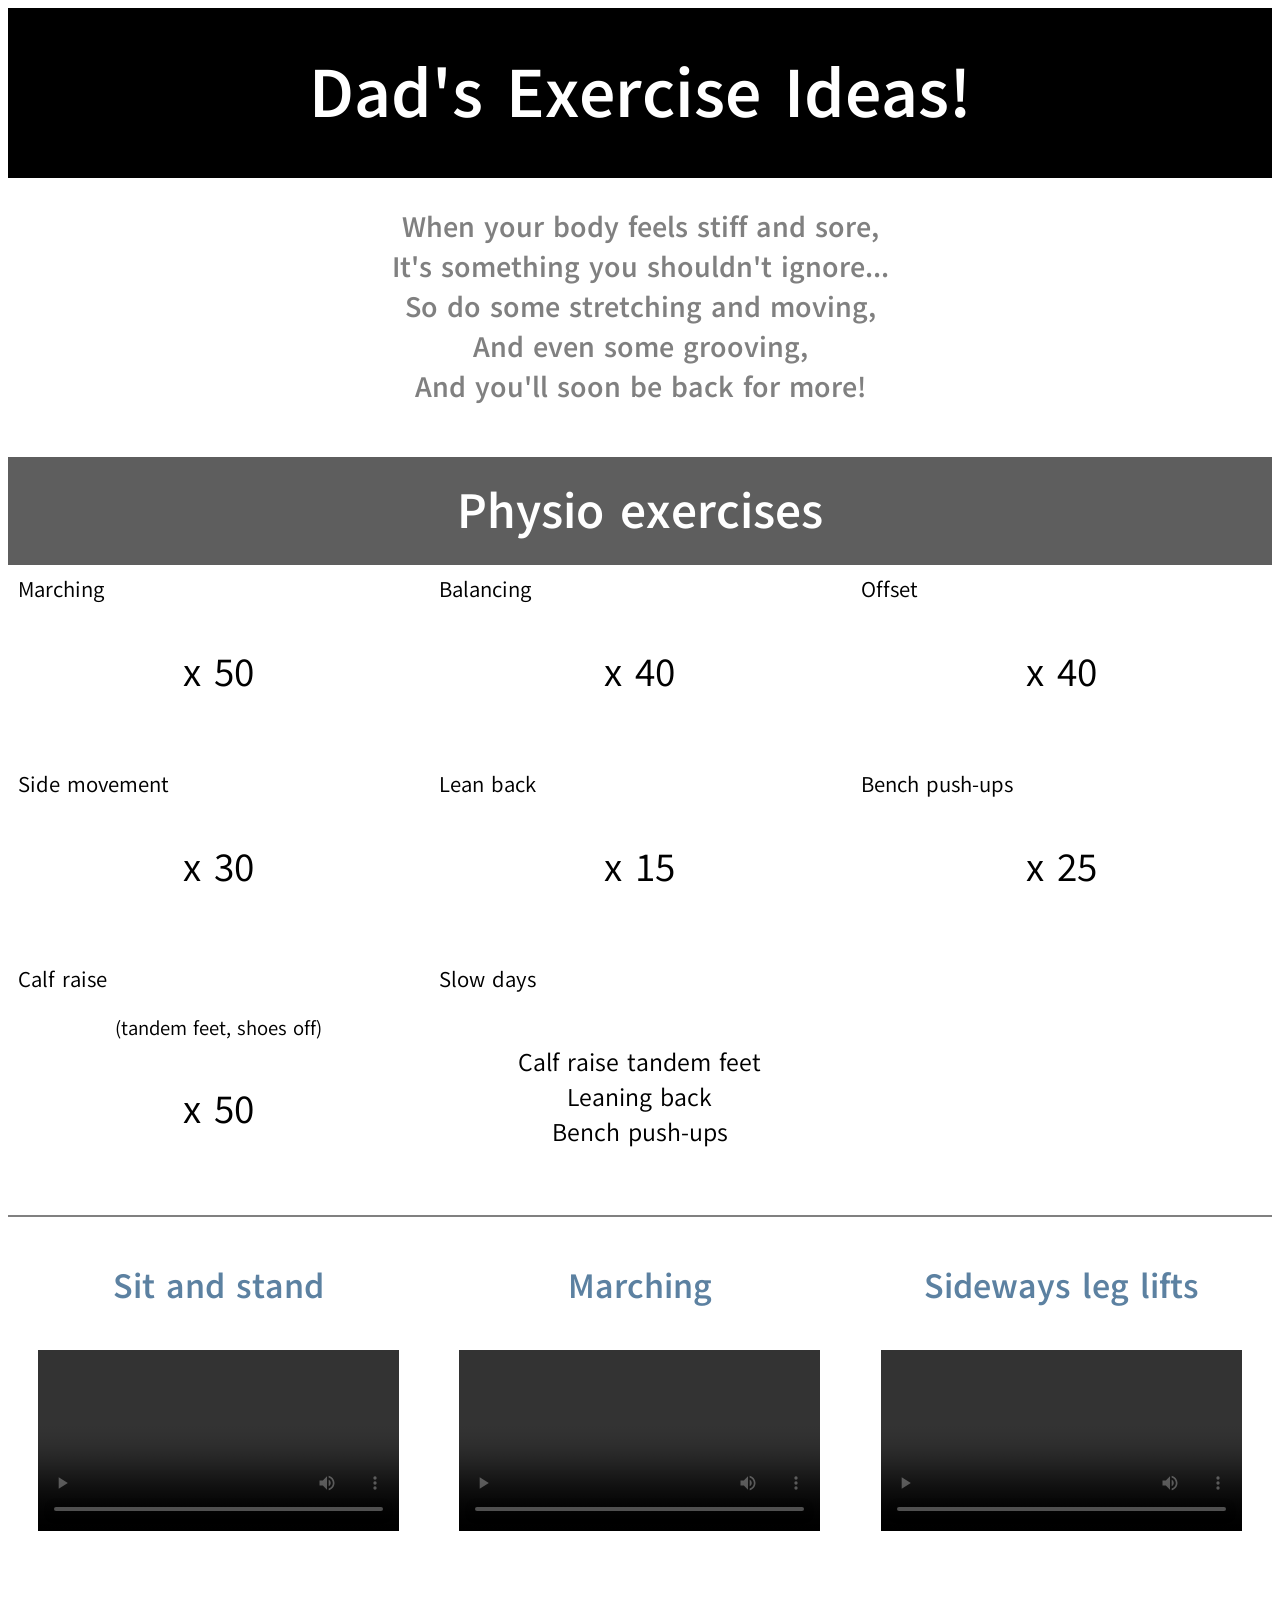
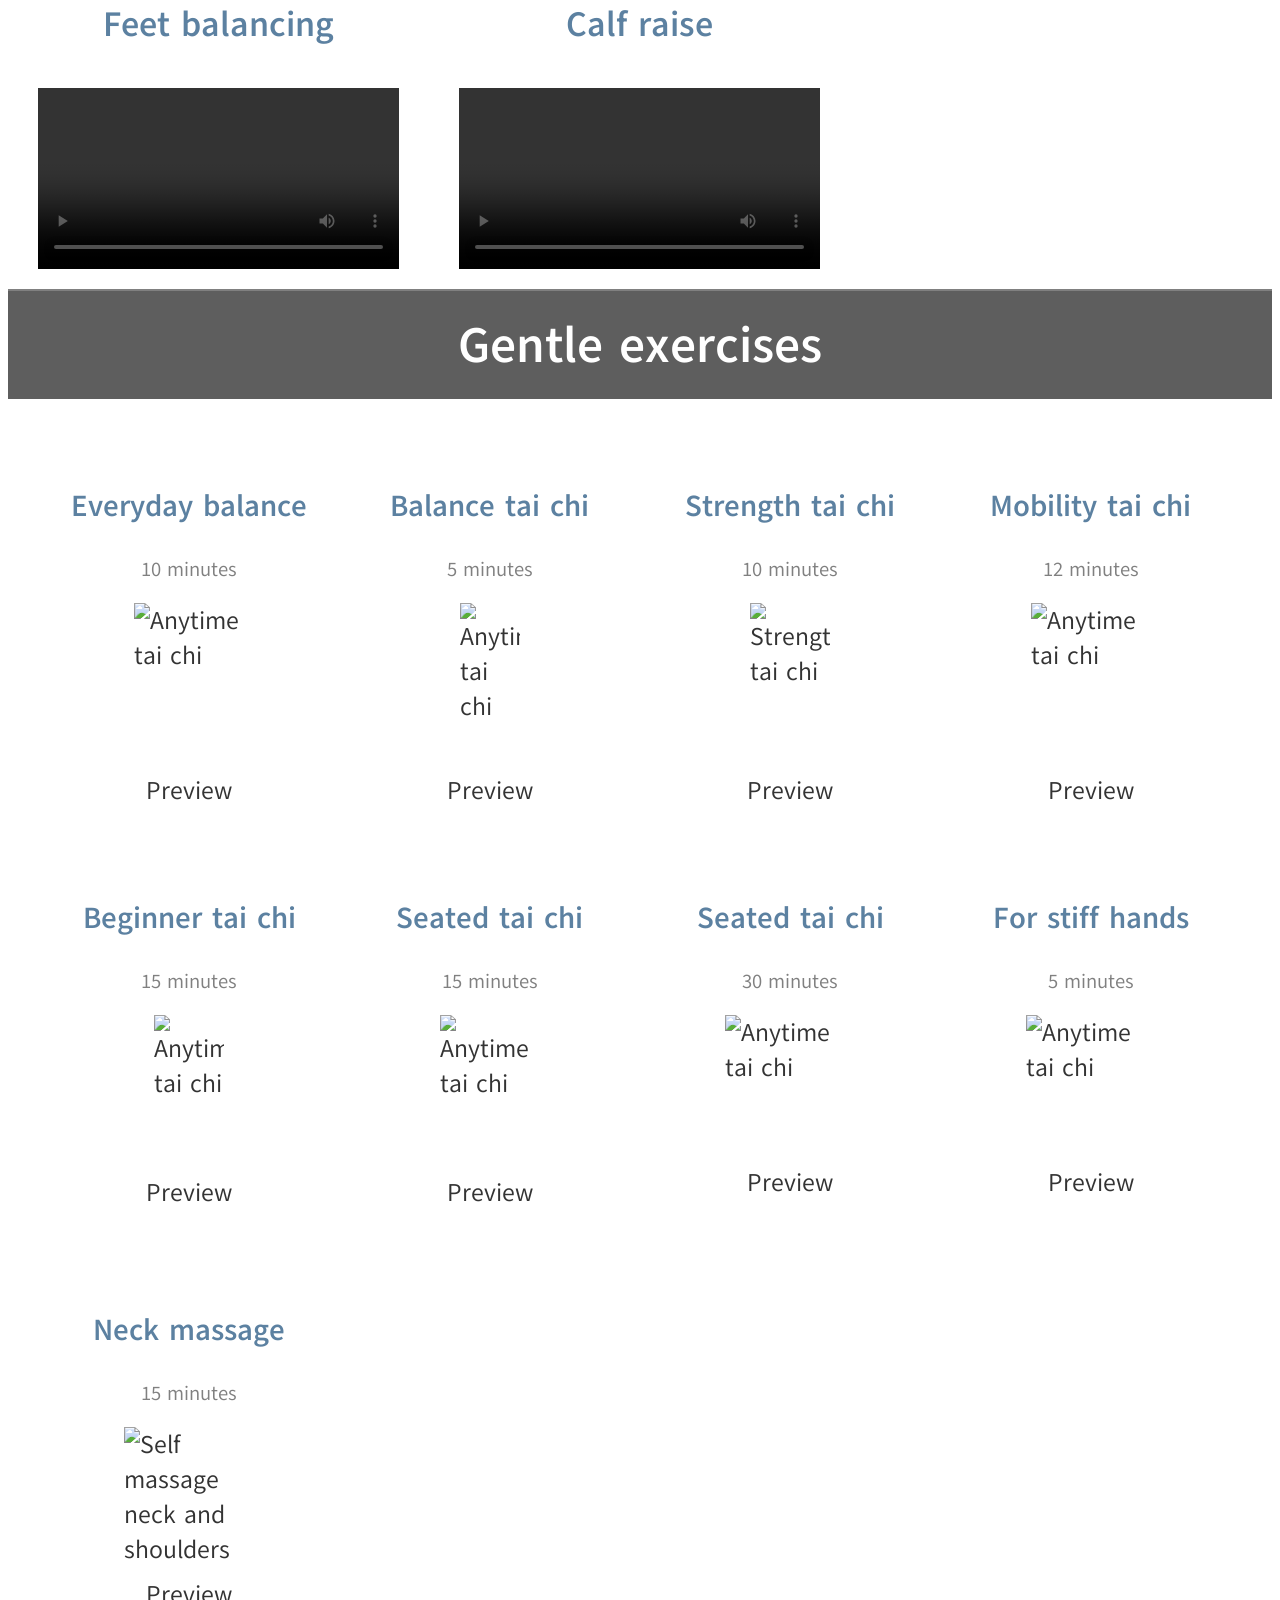
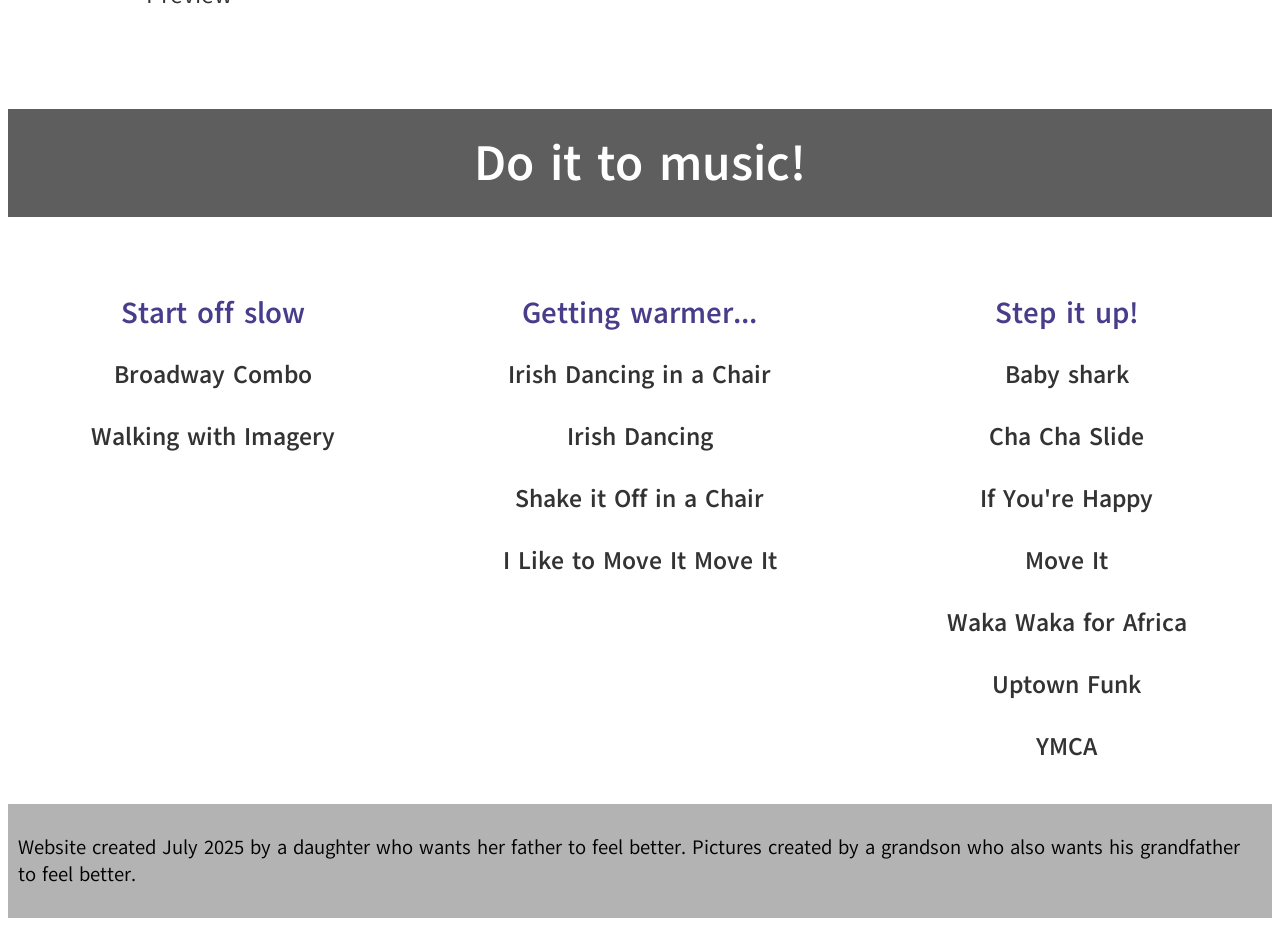
==== index.html @ 1e461b17 "Update index.html" ====
<!DOCTYPE html>
<html lang="en">

<head>
  <meta charset="UTF-8">
  <link href="https://fonts.googleapis.com/css?family=Akatab" rel="stylesheet">
  <link rel="stylesheet" href="https://cdnjs.cloudflare.com/ajax/libs/font-awesome/4.7.0/css/font-awesome.min.css">

  <style>
    body {
      font-family: 'Akatab';
      font-size: 22px;
    }
  </style>
  <title>Dad's exercise page</title>
  <!--STYLE.CSS FILE LINK HERE -->
  <link rel="stylesheet" href="./style.css" />
  <!-- TRY JS FILE HERE BASED ON STACK OVERFLOW https://stackoverflow.com/questions/68424003/modal-box-opens-on-codepen-but-not-on-localhost -->
  <!-- INCLUDE defer SO DIRECT BROWSER THAT THE SCRIPT IS MEANT TO BE EXECUTED AFTER THE DOCUMENT HAS BEEN PARSED-->
  <script src="./main.js" defer></script>

</head>

<!--MAIN.JS FILE LINK HERE -->
<script src="./main.js"></script>

<body>

  <header>
    <div class="topflexbox" id="top">
      <h1>Dad's Exercise Ideas!</h1>
    </div>
  </header>

  <div class="limerick">
    <h3> When your body feels stiff and sore,<br>
      It's something you shouldn't ignore...<br>
      So do some stretching and moving,<br>
      And even some grooving,<br>
      And you'll soon be back for more!</h3>
  </div>
  <!--   <br></br> -->

  <div class="exercise-dance-name">Physio exercises</div>

  <section class="repetition-tiles">
    <div class="physio">
      <section class="physio-exercise">
        <div class="building-up-marching">Marching<br>
          <p class="repetitions">x 50</p>
        </div>
      </section>

      <section class="physio-exercise">
        <div class="building-up-balancing">Balancing<br>
          <p class="repetitions">x 40</p>
        </div>
      </section>

      <section class="physio-exercise">
        <div class="building-up-offset">Offset<br>
          <p class="repetitions">x 40</p>
        </div>
      </section>

      <section class="physio-exercise">
        <div class="building-up-side-movement">Side movement<br>
          <p class="repetitions">x 30</p>
        </div>
      </section>

      <section class="physio-exercise">
        <div class="building-up-lean-back">Lean back<br>
          <p class="repetitions">x 15</p>
        </div>
      </section>

      <section class="physio-exercise">
        <div class="building-up-bench-push-ups">Bench push-ups<br>
          <p class="repetitions">x 25</p>
        </div>
      </section>

      <section class="physio-exercise">
        <div class="building-up-calf-raise">Calf raise<br>
          <p class="more-instruction">(tandem feet, shoes off)</p>
          <p class="repetitions">x 50</p>
        </div>
      </section>

      <section class="physio-exercise">
        <div class="building-up-slow-days">Slow days<br>
          <p class="slow-days">Calf raise tandem feet<br>Leaning back<br>Bench push-ups</p>

        </div>
      </section>
    </div>
  </section>


  <div class="physio">
    <section class="physio-exercise">
      <div class="physio-name-and-exercise">
        <p class="physio-exercise-name">Sit and stand</p>
        <!--                 <video width="240" height="360" controls> -->
        <video width="100%" height="auto" controls>
          <!-- MP4 source -->
          <source src="https://i.imgur.com/ymyzUFD.mp4" type="video/mp4" target="_blank">
        </video>
      </div>
    </section>

    <section class="physio-exercise">
      <div class="physio-name-and-exercise">
        <p class="physio-exercise-name">Marching</p>
        <!--                 <video width="240" height="360" controls> -->
        <video width="100%" height="auto" controls>
          <!-- MP4 source -->
          <!--           <source src="https://i.imgur.com/x9M7aEE.mp4" type="video/mp4" target="_blank"> -->
          <source src="https://i.imgur.com/tMd0ytb.mp4" type="video/mp4" target="_blank">
        </video>
      </div>
    </section>

    <section class="physio-exercise">
      <div class="physio-name-and-exercise">
        <p class="physio-exercise-name">Sideways leg lifts</p>
        <!--                 <video width="240" height="360" controls> -->
        <video width="100%" height="auto" controls>
          <!-- MP4 source -->
          <source src="https://i.imgur.com/wyps3yR.mp4" type="video/mp4" target="_blank">
        </video>
      </div>
    </section>

    <!--     <section class="physio-exercise">
      <div class="physio-name-and-exercise">
        <p class="physio-exercise-name">Bow and arrow</p> -->
    <!--                 <video width="240" height="360" controls> -->
    <!--         <video width="100%" height="auto" controls> -->
    <!-- MP4 source -->
    <!--           <source src="https://i.imgur.com/Acp2Nl7.mp4" type="video/mp4" target="_blank">
        </video>
      </div>
    </section> -->

    <!--     <section class="physio-exercise">
      <div class="physio-name-and-exercise">
        <p class="physio-exercise-name">Lower back mobility</p> -->
    <!--                 <video width="240" height="360" controls> -->
    <!--         <video width="100%" height="auto" controls> -->
    <!-- MP4 source -->
    <!--           <source src="https://i.imgur.com/itqcKfx.mp4" type="video/mp4" target="_blank">
        </video>
      </div>
    </section> -->

    <section class="physio-exercise">
      <div class="physio-name-and-exercise">
        <p class="physio-exercise-name">Feet balancing</p>
        <!--                 <video width="240" height="360" controls> -->
        <video width="100%" height="auto" controls>
          <!-- MP4 source -->
          <source src="https://i.imgur.com/xNNuGtM.mp4" type="video/mp4" target="_blank">
        </video>
      </div>
    </section>

    <section class="physio-exercise">
      <div class="physio-name-and-exercise">
        <p class="physio-exercise-name">Calf raise</p>
        <!--                 <video width="240" height="360" controls> -->
        <video width="100%" height="auto" controls>
          <!-- MP4 source -->
          <source src="https://i.imgur.com/Nqg5Fwv.mp4" type="video/mp4" target="_blank">
        </video>
      </div>
    </section>

  </div>

  <div class="exercise-dance-name">Gentle exercises</div>
  <div class="exercise-grid">

    <div class="exercise-tile">
      <section class="exercise-box">
        <p class="exercise-name">Everyday balance</p>
        <p class="time">10 minutes</p>
        <a href="https://youtu.be/uth_9K3EmDI" target="_blank">
          <img src="https://i.imgur.com/8pWTPpP.jpeg" alt="Anytime tai chi" width="110" height="160">
        </a>

        <section class="sneak-peek">
          <a href="https://youtu.be/ZtTLoHaaAZI">Preview</a>
          <div class="hover-box-one">
            <div class="hide"> <img src="https://i.imgur.com/mgjnkAD.jpeg" alt="Anytime tai chi" width="300" height="160"></div>
          </div>
        </section>

        <!-- Trigger/Open The Modal -->
        <button id="buttonOne">Preview</button>
        <!-- The Modal -->
        <div id="modalOne" class="modal">
          <!-- Modal content -->
          <div class="modal-content">
            <!--             <section class="float-layout"> -->
            <span class="close-one">&times;</span>
            <div class="mobile-device-image">
              <!--                 <img id="mobileDevicePreviewImage" src="https://i.imgur.com/mgjnkAD.jpeg" alt="Standing exercises" width="200" height="max"> -->
              <img class="mobile-device-preview-image" src="https://i.imgur.com/mgjnkAD.jpeg" alt="Standing exercises">
            </div>
            <!--             </section> -->
          </div>
        </div>
      </section>
    </div>
    <!--     ----------------- -->

    <!-- MODAL PREVIEW FOR MOBILE DEVICES END -->

    <!--     PREVIEW FOR MOBILE DEVICES -->
    <!--     <section class="click-to-preview">
            <button id="buttonOne" onclick="myFunctionOne()">Preview</p></button>
      <div id="clickPreviewOne">
        <div class="mobile-device-image">
          <img src="https://i.imgur.com/mgjnkAD.jpeg" alt="Anytime tai chi" width="300" height="160">
        </div>
      </div>
    </section> -->
    <!--     END PREVIEW FOR MOBILE DEVICES -->
    <!--     ----------------- -->
    <div class="exercise-tile">
      <section class="exercise-box">
        <p class="exercise-name">Balance tai chi</p>
        <p class="time">5 minutes</p>
        <a href="https://youtu.be/tB3WoREkd98" target="blank">
          <!--           <div class="time">15 mins</div> -->
          <div class="image">
            <img src="https://i.imgur.com/koWUThW.jpeg" alt="Anytime tai chi" width="60" height="160">
          </div>
        </a>

        <section class="sneak-peek">
          <a href="https://youtu.be/ZtTLoHaaAZI">Preview</a>
          <div class="hover-box-one">
            <!--           <div class="hide"><iframe src="https://i.ytimg.com/an_webp/tB3WoREkd98/mqdefault_6s.webp?du=3000&sqp=CKHfj8QG&rs=AOn4CLANQmJtPR-jL2HwA4lseeLP2FBx-A" width="320" height="180"></iframe></div> -->
            <div class="hide"> <img src="https://i.imgur.com/aZR1NxP.jpeg" alt="Anytime tai chi" width="300" height="160"></div>
          </div>
        </section>

        <!-- Trigger/Open The Modal -->
        <button id="buttonTwo">Preview</button>
        <!-- The Modal -->
        <div id="modalTwo" class="modal">
          <!-- Modal content -->
          <div class="modal-content">
            <span class="close-two">&times;</span>
            <div class="mobile-device-image">
              <!--               <img src="https://i.imgur.com/aZR1NxP.jpeg" alt="Balance tai chi" width="200" height="auto"> -->
              <img class="mobile-device-preview-image" src="https://i.imgur.com/aZR1NxP.jpeg" alt="Balance tai chi">
            </div>
          </div>
        </div>
      </section>
    </div>
    <!--     ----------------- -->
    <div class="exercise-tile">
      <section class="exercise-box">
        <p class="exercise-name">Strength tai chi</p>
        <p class="time">10 minutes</p>
        <a href="https://youtu.be/qMuh_MfHNwI" target="_blank">
          <div class="image">
            <img src="https://i.imgur.com/OFOniGl.jpeg" alt="Strength tai chi" width="80" height="160">
          </div>
        </a>

        <section class="sneak-peek">
          <a href="https://youtu.be/ZtTLoHaaAZI">Preview</a>
          <div class="hover-box-one">
            <!--           <div class="hide"><iframe src="https://i.ytimg.com/an_webp/tB3WoREkd98/mqdefault_6s.webp?du=3000&sqp=CKHfj8QG&rs=AOn4CLANQmJtPR-jL2HwA4lseeLP2FBx-A" width="320" height="180"></iframe></div> -->
            <div class="hide"> <img src="https://i.imgur.com/ymehE0k.jpeg" alt="Anytime tai chi" width="300" height="160"></div>
          </div>
        </section>

        <!-- Trigger/Open The Modal -->
        <button id="buttonThree">Preview</button>
        <!-- The Modal -->
        <div id="modalThree" class="modal">
          <!-- Modal content -->
          <div class="modal-content">
            <span class="close-three">&times;</span>
            <div class="mobile-device-image">
              <!--             <img src="https://i.imgur.com/ymehE0k.jpeg" alt="Strength tai chi" width="200" height="auto"> -->
              <img class="mobile-device-preview-image" src="https://i.imgur.com/ymehE0k.jpeg" alt="Strength tai chi">
            </div>
          </div>
        </div>
      </section>
    </div>
    <!--     ----------------- -->

    <div class="exercise-tile">
      <section class="exercise-box">
        <p class="exercise-name">Mobility tai chi</p>
        <p class="time">12 minutes</p>
        <a href="https://youtu.be/ZtTLoHaaAZI" target="_blank">
          <div class="image">
            <img src="https://i.imgur.com/pe1NgPz.jpeg" alt="Anytime tai chi" width="120" height="160">
          </div>
        </a>

        <section class="sneak-peek">
          <a href="https://youtu.be/ZtTLoHaaAZI">Preview</a>
          <div class="hover-box-one">
            <div class="hide"> <img src="https://i.imgur.com/CFqv3Cp.jpeg" alt="Anytime tai chi" width="300" height="170"></div>
          </div>
        </section>

        <!-- Trigger/Open The Modal -->
        <button id="buttonFour">Preview</button>
        <!-- The Modal -->
        <div id="modalFour" class="modal">
          <!-- Modal content -->
          <div class="modal-content">
            <span class="close-four">&times;</span>
            <div class="mobile-device-image">
              <!--                <img class="mobile-device-preview-image" src="https://i.imgur.com/CFqv3Cp.jpeg" alt="Strength tai chi" width="200" height="auto"> -->
              <img class="mobile-device-preview-image" src="https://i.imgur.com/CFqv3Cp.jpeg" alt="Strength tai chi">
            </div>
          </div>
        </div>
      </section>
    </div>
    <!--     ----------------- -->
    <div class="exercise-tile">
      <section class="exercise-box">
        <p class="exercise-name">Beginner tai chi</p>
        <p class="time">15 minutes</p>
        <a href="https://youtu.be/ZtTLoHaaAZI" target="blank">
          <div class="image">
            <img src="https://i.imgur.com/NxB7hTI.png?1" alt="Anytime tai chi" width="70" height="150">
          </div>
        </a>

        <!--       </section> -->

        <section class="sneak-peek">
          <a href="https://youtu.be/ZtTLoHaaAZI">Preview</a>
          <div class="hover-box-one">
            <!--           <div class="hide"><iframe src="https://i.ytimg.com/an_webp/tB3WoREkd98/mqdefault_6s.webp?du=3000&sqp=CKHfj8QG&rs=AOn4CLANQmJtPR-jL2HwA4lseeLP2FBx-A" width="320" height="180"></iframe></div> -->

            <div class="hide"> <img src="https://i.imgur.com/8lgohwZ.jpeg" alt="Anytime tai chi" width="300" height="160"></div>

          </div>
        </section>

        <!-- Trigger/Open The Modal -->
        <button id="buttonFive">Preview</button>
        <!-- The Modal -->
        <div id="modalFive" class="modal">
          <!-- Modal content -->
          <div class="modal-content">
            <span class="close-five">&times;</span>
            <div class="mobile-device-image">
              <!--             <img src="https://i.imgur.com/8lgohwZ.jpeg" alt="Strength tai chi" width="200" height="auto"> -->
              <img class="mobile-device-preview-image" src="https://i.imgur.com/8lgohwZ.jpeg" alt="Strength tai chi">
            </div>
          </div>
        </div>
      </section>
    </div>
    <!--     ----------------- -->

    <div class="exercise-tile">
      <section class="exercise-box">
        <p class="exercise-name">Seated tai chi </p>
        <p class="time">15 minutes</p>
        <a href="https://youtu.be/skBfcBsnd7E" target="blank">
          <!--           <div class="time">15 mins</div> -->
          <div class="image">
            <img src="https://i.imgur.com/L146rm0.jpeg" alt="Anytime tai chi" width="100" height="150">
          </div>
        </a>

        <!--       </section> -->

        <section class="sneak-peek">
          <a href="https://youtu.be/ZtTLoHaaAZI">Preview</a>
          <div class="hover-box-one">
            <!--           <div class="hide"><iframe src="https://i.ytimg.com/an_webp/tB3WoREkd98/mqdefault_6s.webp?du=3000&sqp=CKHfj8QG&rs=AOn4CLANQmJtPR-jL2HwA4lseeLP2FBx-A" width="320" height="180"></iframe></div> -->

            <div class="hide"> <img src="https://i.imgur.com/UCu7ThY.jpeg" alt="Anytime tai chi" width="300" height="160"></div>

          </div>
        </section>

        <!-- Trigger/Open The Modal -->
        <button id="buttonSix">Preview</button>
        <!-- The Modal -->
        <div id="modalSix" class="modal">
          <!-- Modal content -->
          <div class="modal-content">
            <span class="close-six">&times;</span>
            <div class="mobile-device-image">
              <!--             <img src="https://i.imgur.com/UCu7ThY.jpeg" alt="Strength tai chi" width="300" height="170"> -->
              <img class="mobile-device-preview-image" src="https://i.imgur.com/UCu7ThY.jpeg" alt="Strength tai chi">
            </div>
          </div>
        </div>
      </section>
    </div>
    <!--     ----------------- -->

    <!--         with Alice McHugh -->
    <div class="exercise-tile">
      <section class="exercise-box">
        <p class="exercise-name">Seated tai chi </p>
        <p class="time">30 minutes</p>
        <a href="https://youtu.be/a-lz_8cqmyQ" target="blank">
          <img src="https://i.imgur.com/AP74pyP.jpeg" alt="Anytime tai chi" width="130" height="140">
        </a>

        <!--       </section> -->

        <section class="sneak-peek">
          <a href="https://youtu.be/ZtTLoHaaAZI">Preview</a>
          <div class="hover-box-one">
            <!--           <div class="hide"><iframe src="https://i.ytimg.com/an_webp/tB3WoREkd98/mqdefault_6s.webp?du=3000&sqp=CKHfj8QG&rs=AOn4CLANQmJtPR-jL2HwA4lseeLP2FBx-A" width="320" height="180"></iframe></div> -->

            <div class="hide"> <img src="https://i.imgur.com/zdgyUt9.jpeg" alt="Anytime tai chi" width="300" height="160"></div>

          </div>
        </section>

        <!-- Trigger/Open The Modal -->
        <button id="buttonSeven">Preview</button>
        <!-- The Modal -->
        <div id="modalSeven" class="modal">
          <!-- Modal content -->
          <div class="modal-content">
            <span class="close-seven">&times;</span>
            <div class="mobile-device-image">
              <!--             <img src="https://i.imgur.com/zdgyUt9.jpeg" alt="Strength tai chi" width="300" height="170"> -->
              <img class="mobile-device-preview-image" src="https://i.imgur.com/zdgyUt9.jpeg" alt="Strength tai chi">
            </div>
          </div>
        </div>
      </section>
    </div>
    <!--     ----------------- -->

    <div class="exercise-tile">
      <section class="exercise-box">
        <p class="exercise-name">For stiff hands</p>
        <p class="time">5 minutes</p>
        <a href="https://youtu.be/2G6pHQJEbWQ" target="blank">
          <img src="https://i.imgur.com/wtx4f25.jpeg" alt="Anytime tai chi" width="130" height="140">
        </a>

        <!--       </section> -->

        <section class="sneak-peek">
          <a href="https://youtu.be/ZtTLoHaaAZI">Preview</a>
          <div class="hover-box-one">
            <!--           <div class="hide"><iframe src="https://i.ytimg.com/an_webp/tB3WoREkd98/mqdefault_6s.webp?du=3000&sqp=CKHfj8QG&rs=AOn4CLANQmJtPR-jL2HwA4lseeLP2FBx-A" width="320" height="180"></iframe></div> -->

            <div class="hide"> <img src="https://i.imgur.com/snQ0N4F.jpeg" alt="Anytime tai chi" width="300" height="160"></div>

          </div>
        </section>

        <!-- Trigger/Open The Modal -->
        <button id="buttonEight">Preview</button>
        <!-- The Modal -->
        <div id="modalEight" class="modal">
          <!-- Modal content -->
          <div class="modal-content">
            <span class="close-eight">&times;</span>
            <div class="mobile-device-image">
              <!--             <img src="https://i.imgur.com/snQ0N4F.jpeg" alt="Stiff hands" width="300" height="170"> -->
              <img class="mobile-device-preview-image" src="https://i.imgur.com/snQ0N4F.jpeg" alt="Stiff hands">
            </div>
          </div>
        </div>
      </section>
    </div>
    <!--     ----------------- -->

    <div class="exercise-tile">
      <section class="exercise-box">
        <p class="exercise-name">Neck massage</p>
        <p class="time">15 minutes</p>
        <a href="https://youtu.be/9m4rKtDRZSI" target="blank">
          <img src="https://i.imgur.com/5Le4UbA.jpeg" alt="Self massage neck and shoulders" width="130" height="140">
        </a>

        <!--       </section> -->

        <section class="sneak-peek">
          <a href="https://youtu.be/ZtTLoHaaAZI">Preview</a>
          <div class="hover-box-one">
            <!--           <div class="hide"><iframe src="https://i.ytimg.com/an_webp/tB3WoREkd98/mqdefault_6s.webp?du=3000&sqp=CKHfj8QG&rs=AOn4CLANQmJtPR-jL2HwA4lseeLP2FBx-A" width="320" height="180"></iframe></div> -->

            <div class="hide"> <img src="https://i.imgur.com/UOZkcuY.jpeg" alt="Anytime tai chi" width="300" height="160"></div>

          </div>
        </section>

        <!-- Trigger/Open The Modal -->
        <button id="buttonNine">Preview</button>
        <!-- The Modal -->
        <div id="modalNine" class="modal">
          <!-- Modal content -->
          <div class="modal-content">
            <span class="close-nine">&times;</span>
            <div class="mobile-device-image">
              <!--             <img src="https://i.imgur.com/snQ0N4F.jpeg" alt="Stiff hands" width="300" height="170"> -->
              <img class="mobile-device-preview-image" src="https://i.imgur.com/UOZkcuY.jpeg" alt="Stiff hands">
            </div>
          </div>
        </div>
      </section>
    </div>
  </div>
  <!--     ----------------- -->
  <!--     ----------------- -->
  <!--     <div class="exercise-tile">
      <section class="exercise-box">
        <p class="exercise-name">For stiff hands</p>
        <p class="time">5 minutes</p>
        <a href="https://youtu.be/2G6pHQJEbWQ" target="_blank">
          <div class="image">
            <div class="hands-image">
            <img src="https://i.imgur.com/wtx4f25.jpeg" alt="Anytime tai chi" width="190" height="160">
            </div>
          </div>
        </a>
      </section>

      <section class="sneak-peek">
        <a href="https://youtu.be/ZtTLoHaaAZI">Preview</a>
        <div class="hover-box-one"> -->
  <!--           <div class="hide"><iframe src="https://i.ytimg.com/an_webp/tB3WoREkd98/mqdefault_6s.webp?du=3000&sqp=CKHfj8QG&rs=AOn4CLANQmJtPR-jL2HwA4lseeLP2FBx-A" width="320" height="180"></iframe></div> -->

  <!--           <div class="hide"> <img src="https://i.imgur.com/snQ0N4F.jpeg" alt="Anytime tai chi" width="300" height="160"></div>

        </div>
      </section>
    </div> -->
  <!--     ----------------- -->

  <!--   </div> -->

  <div class="exercise-dance-name">Do it to music!</div><br>
  <section class="exercise-dance-container">

    <div class="exercise-dance">
      <h2>Start off slow</h2>
      <ul class="no-bullets">
        <li><a href="https://danceforparkinsons.org/on_demand/broadway-combo/" target="_blank">Broadway Combo</a></li><br>
        <li><a href="https://danceforparkinsons.org/on_demand/walking-with-imagery/" target="_blank">Walking with Imagery</a></li><br>
      </ul>
    </div>
    <!--     ------------- -->
    <div class="exercise-dance">
      <h2>Getting warmer...</h2>
      <ul class="no-bullets">
        <li><a href="https://youtu.be/fvxyKpyQtOA" target="_blank">Irish Dancing in a Chair</a></li><br>
        <li><a href="https://youtu.be/pDb3_BNOgL8" target="_blank">Irish Dancing</a></li><br>
        <li><a href="https://youtu.be/Mk7V8wvflwY" target="_blank">Shake it Off in a Chair</a></li><br>
        <li><a href="https://youtu.be/ktq1iGVlE0w" target="_blank">I Like to Move It Move It</a></li><br>
      </ul>

    </div>
    <!--     ------------- -->
    <!--     <div class="exercise-dance">
      <h2>Christmas spirit!</h2>
      <ul class="no-bullets">
        <li><a href="https://youtu.be/HdZAD6hgemU" target="_blank">Jingle Bells</a>
        </li><br>
        <li><a href="https://youtu.be/jR0cV99Z074" target="_blank">Sleigh Bells Ring</a>
        </li><br>
        <li><a href="https://youtu.be/cZ9CusCOheQ" target="_blank">Rocking Around the Christmas Tree</a>
        </li><br>
        <li><a href="https://youtu.be/tN_BPF0YYnw" target="_blank">Feliz Navidad</a>
        </li><br>
      </ul> -->
    <!--     </div> -->

    <div class="exercise-dance">
      <h2>Step it up!</h2>
      <ul class="no-bullets">
        <li><a href="https://youtu.be/RxCwVQGlDis" target="_blank">Baby shark</a></li><br>
        <li><a href="https://youtu.be/I1gMUbEAUFw?list=RDI1gMUbEAUFw" target="_blank">Cha Cha Slide</a></li><br>
        <li><a href="https://youtu.be/LWSg_0hjY2E?list=RDLWSg_0hjY2E" target="_blank">If You're Happy</a></li><br>
        <li><a href="https://youtu.be/Q0TlUuyLGkw?list=RDQ0TlUuyLGkw" target="_blank">Move It</a></li><br>
        <li><a href="https://youtu.be/QyHp-N6-3DY" target="_blank">Waka Waka for Africa</a></li><br>
        <li><a href="https://youtu.be/U9Zj1BaH01c?list=RDU9Zj1BaH01c" target="_blank">Uptown Funk</a></li><br>
        <li> <a href="https://youtu.be/xU5ikYwR3QQ?list=RDxU5ikYwR3QQ" target="_blank">YMCA</a></li>
      </ul>
    </div>

  </section>
</body>

<footer class="footer">
  <p>Website created July 2025 by a daughter who wants her father to feel better. Pictures created by a grandson who also wants his grandfather to feel better.</p>
</footer>

</html>
---- style.css ----
/* MOBILE RESPONSIVENESS MOBILE PORTRAIT */
/* TOPFLEXBOX */
@media screen and (max-width: 320px) {
  .topflexbox {
    display: grid;
    background: black;
    color: white;
    font-size: 20px;
    height: 150px;
    justify-content: center;
    align-content: center;
    text-align: center;
    padding: 10px;
  }

  .limerick {
    display: none;
  }
}
/* MEDIA QUERIES MOBILE PORTRAIT FINISH
 */

/* MOBILE RESPONSIVENESS MOBILE LANDSCAPE */
/* TOPFLEXBOX */
@media screen and (min-width: 321px) and (max-width: 480px) {
  .topflexbox {
    display: grid;
    background: black;
    color: white;
    font-size: 20px;
    height: 150px;
    justify-content: center;
    align-content: center;
    text-align: center;
    padding: 10px;
  }

  .limerick {
    display: none;
  }
}
/* MEDIA QUERIES MOBILE LANDSCAPE FINISH */

/* MOBILE RESPONSIVENESS TABLET PORTRAIT */
/* TOPFLEXBOX */
@media screen and (min-width: 481px) and (max-width: 768px) {
  .topflexbox {
    display: grid;
    background: black;
    color: white;
    font-size: 30px;
    height: 150px;
    justify-content: center;
    align-content: center;
    text-align: center;
    padding: 10px;
  }

  .limerick {
    display: grid;
    align-content: center;
    text-align: center;
    font-size: 20px;
    color: #808080;
    padding-bottom: 20px;
  }
}
/* MEDIA QUERIES TABLET PORTRAIT FINISH
 */

/* MEDIA QUERIES TABLET LANDSCAPE */
/* TOPFLEXBOX */
@media screen and (min-width: 769px) and (max-width: 990px) {
  .topflexbox {
    display: grid;
    background: black;
    color: white;
    font-size: 30px;
    height: 150px;
    justify-content: center;
    align-content: center;
    text-align: center;
    padding: 10px;
    /*     border: 5px solid yellow; */
  }
  .limerick {
    display: grid;
    align-content: center;
    text-align: center;
    font-size: 25px;
    color: #808080;
    padding-bottom: 20px;
  }
}
/* MEDIA QUERIES TABLET LANDSCAPE FINISH
 */

/* MOBILE RESPONSIVENESS MEDIUM DEVICE */
/* TOPFLEXBOX */
@media screen and (min-width: 991px) and (max-width: 1024px) {
  .topflexbox {
    display: grid;
    background: black;
    color: white;
    font-size: 35px;
    height: 150px;
    justify-content: center;
    align-content: center;
    text-align: center;
    padding: 10px;
  }

  .limerick {
    display: grid;
    align-content: center;
    text-align: center;
    font-size: 25px;
    color: #808080;
    padding-bottom: 20px;
  }
}
/* MEDIA QUERIES MEDIUM DEVICE FINISH
 */

/* MOBILE RESPONSIVENESS LARGE DEVICE */
/* TOPFLEXBOX */
@media screen and (min-width: 991px) and (max-width: 1024px) {
  .topflexbox {
    display: grid;
    background: black;
    color: white;
    font-size: 35px;
    height: 150px;
    justify-content: center;
    align-content: center;
    text-align: center;
    padding: 10px;
  }

  .limerick {
    display: grid;
    align-content: center;
    text-align: center;
    font-size: 25px;
    color: #808080;
    padding-bottom: 20px;
  }
}
/* MEDIA QUERIES LARGE DEVICE FINISH
 */

/* MOBILE RESPONSIVENESS EXTRA LARGE DEVICE */
/* TOPFLEXBOX */
@media screen and (min-width: 1025px) and (max-width: 1200px) {
  .topflexbox {
    display: grid;
    background: black;
    color: white;
    font-size: 35px;
    height: 150px;
    justify-content: center;
    align-content: center;
    text-align: center;
    padding: 10px;
  }

  .limerick {
    display: grid;
    align-content: center;
    text-align: center;
    font-size: 25px;
    color: #808080;
    padding-bottom: 20px;
  }
}
/* MEDIA QUERIES EXTRA LARGE DEVICE FINISH
 */
/* MOBILE RESPONSIVENESS EXTRA EXTRA LARGE DEVICE START */
@media screen and (min-width: 1201px) {
  .topflexbox {
    display: grid;
    background: black;
    color: white;
    font-size: 35px;
    height: 150px;
    justify-content: center;
    align-content: center;
    text-align: center;
    padding: 10px;
  }

  .limerick {
    display: grid;
    align-content: center;
    text-align: center;
    font-size: 25px;
    color: #808080;
    padding-bottom: 20px;
  }
}

/* MEDIA QUERIES EXTRA EXTRA LARGE DEVICE FINISH
 */

/* ----------------------------------- */

body {
  background-image: url("https://i.imgur.com/oUbEF9P.jpeg");
  /* background-image: url('https://i.imgur.com/eoeWGFf.jpeg' */
  background-size: cover; /* Adjusts the image to cover the entire element */
  background-repeat: no-repeat; /* Prevents the image from repeating */
}

/* PHYSIO EXERCISES MOBILE RESPONSIVENESS MOBILE PORTRAIT START */
@media screen and (max-width: 320px) {
  .physio {
    display: grid;
    grid-template-columns: repeat(1, 1fr);
    grid-auto-columns: auto;
    background-color: white;
    padding-bottom: 15px;
    margin-bottom: 25px;
    margin: auto;
    row-gap: 10px;  
    border-bottom: 2px solid grey;
    /*                 border: 5px solid blue; */
  }

  .repetition-tiles {
    display: grid;
    grid-template-columns: repeat(auto, auto);
/*     border: 5px solid blue; */
  }

  .physio-exercise {
    display: grid;
    grid-template-columns: 1fr, 1fr;
    padding: 5px;
    margin: 5px;
    width: 200px;
/*     border: 5px solid yellow; */
  }

  .building-up {
    display: grid;
    grid-template-columns: repeat(1, 1fr);
    padding: 5px;

    /*      border: 5px solid yellow; */

    margin: 10px;
    padding-top: 40px;
    font-size: 25px;
    text-align: center;
    font-weight: bold;
    color: #5c81a1;
    border-style: solid;
    border-width: 1px;
    border-color: #5c81a1;
    border-radius: 50%;
    background-color: #dadada;
/*     border: 5px solid pink; */
  }

  .repetitions {
    color: black;
    font-size: 40px;
    font-weight: normal;
    text-align: center;
/*     border: 5px solid brown; */
  }
  
  .more-instruction {
   color: black;
    font-size: 18px;
    font-weight: normal;
    text-align: center;
/*         border: 5px solid brown; */
  }
  
  .slow-days {
   color: black;
    font-size: 18px;
    font-weight: normal;
    text-align: center;
/*         border: 5px solid green; */
    padding: 25px;
  
  }

  .physio-exercise-name {
    font-size: 20px;
    text-align: center;
    font-weight: bold;
    color: #5c81a1;
  }

  video {
    display: block;
    margin-left: auto;
    margin-right: auto;
    width: 90%;
    /*   border: 5px solid brown; */
  }
}
/* PHYSIO EXERCISES MOBILE RESPONSIVENESS MOBILE PORTRAIT FINISH */

/* MOBILE RESPONSIVENESS MOBILE PORTRAIT START */
/* EXERCISE GRID: 1 COLUMN */
@media screen and (max-width: 320px) {
  .exercise-grid {
    display: grid;
    grid-template-columns: repeat(1, 1fr);
    padding: 10px;
    margin: 15px;
    row-gap: 5px;
    /*     padding-bottom: 50px; */
    /*     justify-content: space-between; */
    /*         border: 5px solid yellow; */
  }
}

@media screen and (max-width: 320px) {
  .exercise-tile {
    display: grid;
    place-items: center;
    padding: 5px;
  }

  .exercise-box {
    /*     display: block; */
    display: grid;
    background-color: white;
    width: 100%;
    /*     padding-bottom: 15px; */
    padding: 10px;
    margin-bottom: 25px;
    /*         border: 10px solid pink; */
  }

  .exercise-box img {
    display: block;
    margin: auto;
    /*         border: 2px solid orange; */
  }

  .exercise-name {
    font-size: 20px;
    text-align: center;
    font-weight: bold;
    color: #5c81a1;
  }

  .time {
    font-size: 20px;
    color: #808080;
    text-align: center;
  }

  .sneak-peek {
    display: none;
  }
}

/* FIRST ATTEMPT PREVIEW FOR MOBILE DEVICE START */
/*  PREVIEW FOR MOBILE DEVICE START */
/*   .clickPreviewOne {
    display: none;
  } */

/*   .click-to-preview {
    align-items: center;
    justify-content: center;
    background-color: white;
    font-size: 30px;
    border: 5px solid red;
    text-align: center;
    margin: 10px;
  } */

/*   .mobile-device-image img {
    object-fit: contain;
    width: 100%;
    border-style: solid;
    border-width: 1px;
    border-color: #cecece;
  } */

/*   button {
    color: #808080;
    background-color: white;
    padding: 15px 32px;
    text-align: center;
    text-decoration: none;
    font-size: 20px;
    border: none;
  } */

/*   button:active {
    color: white;
  } */

/*  FIRST ATTEMPT PREVIEW FOR MOBILE DEVICE END */

/*  PREVIEW FOR MOBILE DEVICE START */

button {
  color: #808080;
  background-color: #f9fbfa;
  padding: 15px 32px;
  text-align: center;
  text-decoration: none;
  font-size: 20px;
  margin-top: 20px;
  margin-left: auto;
  margin-right: auto;
  border: 1px solid #888;
  border-radius: 50px;
  /*            border: 5px solid green; */
}

/* The Modal (background) */
.modal {
  display: none; /* Hidden by default 
  /* Stay in place */
  position: relative;
  background-color: white;
  z-index: 1; /* Sit on top */
  width: max;
  height: auto;
  /* Enable scroll if needed */
  /*   overflow: auto;  */
  border: 3px solid;
  border-color: #5c81a1;
  /*                border: 5px solid purple; */
}

/* Modal Content/Box */
.modal-content {
  position: relative;
  background-color: white;
  /* Could be more or less, depending on screen size */
  margin: 5px;
  /* Could be more or less, depending on screen size */
  width: max;
  /*   border: 2px dotted; */
  /*   border-color: #5c81a1; */
}

.modal img {
  display: block;
  width: 100%;
  object-fit: contain;
}

/* The Close Button */
.close-one {
  color: red;
  float: right;
  font-size: 45px;
  font-weight: bold;
}

.close-one:hover,
.close-one:focus {
  color: black;
  text-decoration: none;
  cursor: pointer;
}

/* The Close Button */
.close-two {
  color: red;
  float: right;
  font-size: 45px;
  font-weight: bold;
}

.close-two:hover,
.close-two:focus {
  color: black;
  text-decoration: none;
  cursor: pointer;
}

/* The Close Button */
.close-three {
  color: red;
  float: right;
  font-size: 45px;
  font-weight: bold;
}

.close-three:hover,
.close-three:focus {
  color: black;
  text-decoration: none;
  cursor: pointer;
}

/* The Close Button */
.close-four {
  color: red;
  float: right;
  font-size: 45px;
  font-weight: bold;
}

.close-four:hover,
.close-four:focus {
  color: black;
  text-decoration: none;
  cursor: pointer;
}

/* The Close Button */
.close-five {
  color: red;
  float: right;
  font-size: 45px;
  font-weight: bold;
}

.close-five:hover,
.close-five:focus {
  color: black;
  text-decoration: none;
  cursor: pointer;
}

/* The Close Button */
.close-six {
  color: red;
  float: right;
  font-size: 45px;
  font-weight: bold;
}

.close-six:hover,
.close-six:focus {
  color: black;
  text-decoration: none;
  cursor: pointer;
}

/* The Close Button */
.close-seven {
  color: red;
  float: right;
  font-size: 45px;
  font-weight: bold;
}

.close-seven:hover,
.close-seven:focus {
  color: black;
  text-decoration: none;
  cursor: pointer;
}

/* The Close Button */
.close-eight {
  color: red;
  float: right;
  font-size: 45px;
  font-weight: bold;
}

.close-eight:hover,
.close-eight:focus {
  color: black;
  text-decoration: none;
  cursor: pointer;
}

/* The Close Button */
.close-nine {
  color: red;
  float: right;
  font-size: 45px;
  font-weight: bold;
}

.close-nine:hover,
.close-nine:focus {
  color: black;
  text-decoration: none;
  cursor: pointer;
}

/* MOBILE RESPONSIVENESS MOBILE PORTRAIT END */

/* --------------------------------------------------- */

/* MOBILE RESPONSIVENESS MOBILE LANDSCAPE START */

/* PHYSIO EXERCISES MOBILE RESPONSIVENESS MOBILE LANDSCAPE START */
@media screen and (min-width: 321px) and (max-width: 480px) {
  .physio {
    display: grid;
    grid-template-columns: auto;
    grid-auto-columns: auto;
    background-color: white;
    padding-bottom: 15px;
    margin-bottom: 25px;
    margin: auto;
    row-gap: 10px;
    border-bottom: 2px solid grey;
    /*                     border: 5px solid orange; */
  }

  .repetition-tiles {
    display: grid;
    /*     grid-template-columns: 2fr, 2fr; */
    /*                       border: 5px solid blue; */
  }

  .physio-exercise {
    display: grid;
    grid-template-columns: 1fr;
    padding: 5px;
    margin: 5px;
    width: 250px;
    /*      border: 5px solid purple; */
  }

  .building-up {
    display: grid;
    /*     grid-template-columns: repeat(1, 1fr); */
    padding: 15px;
    margin: 10px;
    padding-top: 40px;
    font-size: 30px;
    text-align: center;
    font-weight: bold;
    color: #5c81a1;
    border-style: solid;
    border-width: 1px;
    border-color: #5c81a1;
    border-radius: 50%;
    background-color: #dadada;
    /*     border: 5px solid pink; */
  }

  .repetitions {
    color: black;
    font-size: 40px;
    font-weight: normal;
    text-align: center;
    /*       border: 5px solid brown; */
  }
  
    .more-instruction {
   color: black;
    font-size: 18px;
    font-weight: normal;
    text-align: center;
/*         border: 5px solid brown; */
  }
  
  .slow-days {
   color: black;
    font-size: 18px;
    font-weight: normal;
    text-align: center;
/*         border: 5px solid green; */
    padding: 25px;
  
  }
  
  
  .physio-exercise-name {
    font-size: 25px;
    text-align: center;
    font-weight: bold;
    color: #5c81a1;
  }

  video {
    display: block;
    margin-left: auto;
    margin-right: auto;
    margin-bottom: 10px;
    /*       width: 50%; */
    /*                     border: 5px solid red; */
  }
}
/* PHYSIO EXERCISES MOBILE RESPONSIVENESS MOBILE LANDSCAPE FINISH */

/* EXERCISE GRID: 1 COLUMN */
@media screen and (min-width: 321px) and (max-width: 480px) {
  .exercise-grid {
    display: grid;
    grid-template-columns: repeat(1, 1fr);
    padding: 10px;
    margin: 15px;
    row-gap: 5px;
    /*     padding-bottom: 50px; */
    /*     justify-content: space-between; */
    /*             border: 5px solid yellow; */
  }

  .exercise-tile {
    display: grid;
    place-items: center;
    padding: 5px;
  }

  .exercise-box {
    /*     display: block; */
    display: grid;
    background-color: white;
    width: 100%;
    /*     padding-bottom: 15px; */
    /*     padding: 10px; */
    margin-bottom: 25px;
    /*                 border: 10px solid pink; */
  }

  .exercise-box img {
    display: block;
    margin: auto;
    padding-bottom: 15px;
    /*     border: 2px solid orange; */
  }

  .exercise-name {
    font-size: 30px;
    text-align: center;
    font-weight: bold;
    color: #5c81a1;
  }

  .time {
    font-size: 20px;
    color: #808080;
    text-align: center;
  }

  .sneak-peek {
    display: none;
  }

  /*  PREVIEW FOR MOBILE DEVICE START */

  button {
    color: #808080;
    /*     background-color: #f9fbfa; */
    padding: 15px 32px;
    text-align: center;
    text-decoration: none;
    font-size: 20px;
    margin-top: 20px;
    margin-bottom: 20px;
    margin-left: auto;
    margin-right: auto;
    border: 1px solid #888;
    border-radius: 50px;
    /*            border: 5px solid green; */
  }

  /* The Modal (background) */
  .modal {
    display: none; /* Hidden by default 
  /* Stay in place */
    position: relative;
    background-color: white;
    z-index: 1; /* Sit on top */
    width: max;
    height: auto;
    /* Enable scroll if needed */
    /*   overflow: auto;  */
    border: 3px solid;
    border-color: #5c81a1;
    /*                border: 5px solid purple; */
  }

  /* Modal Content/Box */
  .modal-content {
    position: relative;
    background-color: white;
    /* Could be more or less, depending on screen size */
    margin: 5px;
    /* Could be more or less, depending on screen size */
    width: max;
    /*   border: 2px dotted; */
    /*   border-color: #5c81a1; */
  }

  .modal img {
    display: block;
    width: 100%;
    object-fit: contain;
  }

  /* The Close Button */
  .close-one {
    color: red;
    float: right;
    font-size: 50px;
    font-weight: bold;
  }

  .close-one:hover,
  .close-one:focus {
    color: black;
    text-decoration: none;
    cursor: pointer;
  }

  /* The Close Button */
  .close-two {
    color: red;
    float: right;
    font-size: 50px;
    font-weight: bold;
  }

  .close-two:hover,
  .close-two:focus {
    color: black;
    text-decoration: none;
    cursor: pointer;
  }

  /* The Close Button */
  .close-three {
    color: red;
    float: right;
    font-size: 50px;
    font-weight: bold;
  }

  .close-three:hover,
  .close-three:focus {
    color: black;
    text-decoration: none;
    cursor: pointer;
  }

  /* The Close Button */
  .close-four {
    color: red;
    float: right;
    font-size: 50px;
    font-weight: bold;
  }

  .close-four:hover,
  .close-four:focus {
    color: black;
    text-decoration: none;
    cursor: pointer;
  }

  /* The Close Button */
  .close-five {
    color: red;
    float: right;
    font-size: 50px;
    font-weight: bold;
  }

  .close-five:hover,
  .close-five:focus {
    color: black;
    text-decoration: none;
    cursor: pointer;
  }

  /* The Close Button */
  .close-six {
    color: red;
    float: right;
    font-size: 50px;
    font-weight: bold;
  }

  .close-six:hover,
  .close-six:focus {
    color: black;
    text-decoration: none;
    cursor: pointer;
  }

  /* The Close Button */
  .close-seven {
    color: red;
    float: right;
    font-size: 50px;
    font-weight: bold;
  }

  .close-seven:hover,
  .close-seven:focus {
    color: black;
    text-decoration: none;
    cursor: pointer;
  }

  /* The Close Button */
  .close-eight {
    color: red;
    float: right;
    font-size: 50px;
    font-weight: bold;
  }

  .close-eight:hover,
  .close-eight:focus {
    color: black;
    text-decoration: none;
    cursor: pointer;
  }
  /* The Close Button */
  .close-nine {
    color: red;
    float: right;
    font-size: 45px;
    font-weight: bold;
  }

  .close-nine:hover,
  .close-nine:focus {
    color: black;
    text-decoration: none;
    cursor: pointer;
  }
}

/* MOBILE RESPONSIVENESS MOBILE LANDSCAPE FINISH */

/* MOBILE RESPONSIVENESS TABLET PORTRAIT START */

/* PHYSIO EXERCISES MOBILE RESPONSIVENESS TABLET PORTRAIT START */
@media screen and (min-width: 481px) and (max-width: 520px) {
  .physio {
    display: grid;
    /*     grid-template-columns: repeat(2, 1fr); */
    grid-template-columns: repeat(2, 1fr);
    grid-auto-columns: auto;
    background-color: white;
    padding-bottom: 15px;
    margin-bottom: 25px;
    margin: auto;
    row-gap: 10px;
    /*     justify-content: space-between; */
    /*                     border: 5px solid green; */
    border-bottom: 2px solid grey;
  }

  .physio-exercise {
    display: grid;
    grid-template-columns: repeat(auto, auto);
    /*     align: center; */
    padding: 5px;
    margin: 5px;
    /*      border: 5px solid yellow; */
  }

  .building-up {
    display: grid;
    grid-template-columns: repeat(1, 1fr);
    padding: 5px;
    margin: 5px;
    /*      border: 5px solid yellow; */

    padding-top: 40px;
    font-size: 27px;
    text-align: center;
    font-weight: bold;
    color: #5c81a1;
    border-style: solid;
    border-width: 1px;
    border-color: #5c81a1;
    border-radius: 50%;
    background-color: #dadada;
    /*     border: 5px solid pink; */
  }

  .repetitions {
    color: black;
    font-size: 40px;
    font-weight: normal;
    text-align: center;
    /*       border: 5px solid brown; */
  }
  
   .more-instruction {
   color: black;
    font-size: 18px;
    font-weight: normal;
    text-align: center;
/*         border: 5px solid brown; */
  }
  
  .slow-days {
   color: black;
    font-size: 18px;
    font-weight: normal;
    text-align: center;
/*         border: 5px solid green; */
    padding: 25px;
  
  }
  
  .physio-exercise-name {
    font-size: 20px;
    text-align: center;
    font-weight: bold;
    color: #5c81a1;
  }

  video {
    display: block;
    margin-left: auto;
    margin-right: auto;
    padding: 10px;
    /*                 border: 5px solid red; */
    width: 90%;
  }
}
/* PHYSIO EXERCISES MOBILE RESPONSIVENESS TABLET PORTRAIT FINISH */

/* EXERCISE GRID: 2 COLUMNS */
@media screen and (min-width: 481px) and (max-width: 520px) {
  .exercise-grid {
    display: grid;
    grid-template-columns: repeat(2, 1fr);
    /*     padding: 20px; */
    margin: auto;
    /*     row-gap: 10px; */
    justify-content: space-between;
    /*     border: 5px solid yellow; */
  }

  .exercise-tile {
    display: grid;
    place-items: center;
    padding: 5px;
  }

  .exercise-box {
    /*     display: block; */
    display: grid;
    background-color: white;
    width: 100%;
    /*     padding-bottom: 15px; */
    /*     padding: 10px; */
    margin-bottom: 25px;
    position: relative;
    /*                 border: 10px solid pink; */
  }

  .exercise-box img {
    display: block;
    margin: auto;
    /*         border: 2px solid orange; */
  }

  .exercise-name {
    font-size: 25px;
    text-align: center;
    font-weight: bold;
    color: #5c81a1;
  }

  .time {
    font-size: 20px;
    color: #808080;
    text-align: center;
  }

  .sneak-peek {
    display: none;
  }

  /*  PREVIEW FOR MOBILE DEVICE START */

  button {
    color: #808080;
    background-color: #f9fbfa;
    padding: 15px 32px;
    text-align: center;
    text-decoration: none;
    font-size: 20px;
    margin-top: 20px;
    margin-bottom: 20px;
    margin-left: auto;
    margin-right: auto;
    border: 1px solid #888;
    border-radius: 50px;
  }

  /* The Modal (background) */
  .modal {
    display: none; /* Hidden by default 
    background-color: white;
    /* Sit on top */
    z-index: 1;
    left: 0;
    top: 10;
    width: max;
    height: 200px;
    position: absolute;
    bottom: 0;
    right: 0;
    border: 3px solid;
    border-color: #5c81a1;
    /* Enable scroll if needed */
    /*   overflow: auto;  */
    /*                          border: 5px solid purple; */
  }

  /* Modal Content/Box */
  .modal-content {
    position: relative;
    background-color: white;
    /* Could be more or less, depending on screen size */
    margin: 5px;
    /* Could be more or less, depending on screen size */
    width: max;
    /*     border: 2px dotted; */
    border-color: #5c81a1;
  }

  .modal img {
    display: block;
    width: 90%;
    /*     padding-bottom: 2px; */
    object-fit: contain;
    /*                              border: 5px solid purple; */
  }

  /* The Close Button */
  .close-one {
    color: red;
    float: right;
    font-size: 60px;
    font-weight: bold;
  }

  .close-one:hover,
  .close-one:focus {
    color: black;
    text-decoration: none;
    cursor: pointer;
  }

  /* The Close Button */
  .close-two {
    color: red;
    float: right;
    font-size: 60px;
    font-weight: bold;
  }

  .close-two:hover,
  .close-two:focus {
    color: black;
    text-decoration: none;
    cursor: pointer;
  }

  /* The Close Button */
  .close-three {
    color: red;
    float: right;
    font-size: 60px;
    font-weight: bold;
  }

  .close-three:hover,
  .close-three:focus {
    color: black;
    text-decoration: none;
    cursor: pointer;
  }

  /* The Close Button */
  .close-four {
    color: red;
    float: right;
    font-size: 60px;
    font-weight: bold;
  }

  .close-four:hover,
  .close-four:focus {
    color: black;
    text-decoration: none;
    cursor: pointer;
  }

  /* The Close Button */
  .close-five {
    color: red;
    float: right;
    font-size: 60px;
    font-weight: bold;
  }

  .close-five:hover,
  .close-five:focus {
    color: black;
    text-decoration: none;
    cursor: pointer;
  }

  /* The Close Button */
  .close-six {
    color: red;
    float: right;
    font-size: 60px;
    font-weight: bold;
  }

  .close-six:hover,
  .close-six:focus {
    color: black;
    text-decoration: none;
    cursor: pointer;
  }

  /* The Close Button */
  .close-seven {
    color: red;
    float: right;
    font-size: 60px;
    font-weight: bold;
  }

  .close-seven:hover,
  .close-seven:focus {
    color: black;
    text-decoration: none;
    cursor: pointer;
  }

  /* The Close Button */
  .close-eight {
    color: red;
    float: right;
    font-size: 60px;
    font-weight: bold;
  }

  .close-eight:hover,
  .close-eight:focus {
    color: black;
    text-decoration: none;
    cursor: pointer;
  }

  /* The Close Button */
  .close-nine {
    color: red;
    float: right;
    font-size: 45px;
    font-weight: bold;
  }

  .close-nine:hover,
  .close-nine:focus {
    color: black;
    text-decoration: none;
    cursor: pointer;
  }
}

/* MOBILE RESPONSIVENESS MOBILE LANDSCAPE FINISH */

/* MOBILE RESPONSIVENESS TABLET PORTRAIT FINISH */

/* -------------------------- */

/* PHYSIO EXERCISES MOBILE RESPONSIVENESS TABLET PORTRAIT START */
@media screen and (min-width: 521px) and (max-width: 768px) {
  .physio {
    display: grid;
    /*     grid-template-columns: repeat(2, 1fr); */
    grid-template-columns: repeat(2, 1fr);
    grid-auto-columns: auto;
    background-color: white;
    padding-bottom: 15px;
    margin-bottom: 25px;
    margin: auto;
    row-gap: 10px;
    /*     justify-content: space-between; */
    border-bottom: 2px solid grey;
    /*                             border: 5px solid green; */
  }

  .physio-exercise {
    display: grid;
    grid-template-columns: auto, auto;
    /*     align: center; */
    padding: 5px;
    margin: 5px;
    /*      border: 5px solid brown; */
  }

  .building-up {
    display: grid;
    grid-template-columns: repeat(1, 1fr);
    padding: 5px;
    margin: 5px;
    /*      border: 5px solid yellow; */

    padding-top: 40px;
    font-size: 27px;
    text-align: center;
    font-weight: bold;
    color: #5c81a1;
    border-style: solid;
    border-width: 1px;
    border-color: #5c81a1;
    border-radius: 50%;
    background-color: #dadada;
    /*     border: 5px solid red; */
  }

  .repetitions {
    color: black;
    font-size: 40px;
    font-weight: normal;
    text-align: center;
    /*       border: 5px solid brown; */
  }
  
  .more-instruction {
   color: black;
    font-size: 18px;
    font-weight: normal;
    text-align: center;
/*         border: 5px solid brown; */
  }
  
  .slow-days {
   color: black;
    font-size: 18px;
    font-weight: normal;
    text-align: center;
/*         border: 5px solid green; */
    padding: 25px;
  
  }

  .physio-exercise-name {
    font-size: 20px;
    text-align: center;
    font-weight: bold;
    color: #5c81a1;
  }

  video {
    display: block;
    margin-left: auto;
    margin-right: auto;
    padding: 10px;
    /*                 border: 5px solid red; */
    width: 90%;
  }
}
/* PHYSIO EXERCISES MOBILE RESPONSIVENESS TABLET PORTRAIT FINISH */

/* EXERCISE GRID: 2 COLUMNS */
/* ------------------- */
/* TWO BREAKPOINT SIZES IN THIS SECTION: 521 TO 600 THEN 601 TO 768 */
/* ------------------- */
@media screen and (min-width: 521px) and (max-width: 600px) {
  .exercise-grid {
    display: grid;
    grid-template-columns: repeat(2, 1fr);
    /*     padding: 20px; */
    margin: auto;
    /*     row-gap: 10px; */
    justify-content: space-between;
    /*     border: 5px solid red; */
  }

  .exercise-tile {
    display: grid;
    place-items: center;
    padding: 5px;
    /*     border: 5px solid pink; */
  }

  .exercise-box {
    /*     display: block; */
    display: grid;
    background-color: white;
    width: 100%;
    /*     padding-bottom: 15px; */
    /*     padding: 10px; */
    margin-bottom: 25px;
    position: relative;
    border: 1px solid;
    border-color: #e8e8e8;
  }

  .exercise-box img {
    display: block;
    margin: auto;
    /*     border: 2px solid orange; */
  }

  .exercise-name {
    font-size: 30px;
    text-align: center;
    font-weight: bold;
    color: #5c81a1;
  }

  .time {
    font-size: 20px;
    color: #808080;
    text-align: center;
  }

  .sneak-peek {
    display: none;
  }

  /*  PREVIEW FOR MOBILE DEVICE START */

  button {
    color: #808080;
    background-color: #f9fbfa;
    padding: 15px 32px;
    text-align: center;
    text-decoration: none;
    font-size: 20px;
    margin-top: 20px;
    margin-bottom: 20px;
    margin-left: auto;
    margin-right: auto;
    border: 1px solid #888;
    border-radius: 50px;
  }

  /* The Modal (background) */
  .modal {
    display: none; /* Hidden by default 
     
    background-color: white;
    /* Sit on top */
    z-index: 1;
    left: 0;
    top: 10;
    width: max;
    height: 200px;
    position: absolute;
    bottom: 0;
    right: 0;
    border: 3px solid;
    border-color: #5c81a1;
    /* Enable scroll if needed */
    /*   overflow: auto;  */
    /*                          border: 5px solid purple; */
  }

  /* Modal Content/Box */
  .modal-content {
    display: grid;
    /*      display: flex; */
    /*      flex-direction: column; */
    grid-template-rows: 1fr;
    /*   justify-content: space-evenly; */
    /*  align-content: flex-start; */
    position: relative;
    background-color: white;
    /* Could be more or less, depending on screen size */
    margin: 5px;
    /* Could be more or less, depending on screen size */
    width: max;
    /*     border: 2px dotted; */
    border-color: #5c81a1;
  }

  .modal img {
    display: block;
    width: 80%;
    /*     padding-bottom: 2px; */
    object-fit: contain;
    /*                              border: 5px solid green; */
  }

  /* The Close Button */
  .close-one {
    color: red;
    /*     float: right; */
    font-size: 60px;
    font-weight: bold;
  }

  .close-one:hover,
  .close-one:focus {
    color: black;
    text-decoration: none;
    cursor: pointer;
  }

  /* The Close Button */
  .close-two {
    color: red;
    float: right;
    font-size: 60px;
    font-weight: bold;
  }

  .close-two:hover,
  .close-two:focus {
    color: black;
    text-decoration: none;
    cursor: pointer;
  }

  /* The Close Button */
  .close-three {
    color: red;
    float: right;
    font-size: 60px;
    font-weight: bold;
  }

  .close-three:hover,
  .close-three:focus {
    color: black;
    text-decoration: none;
    cursor: pointer;
  }

  /* The Close Button */
  .close-four {
    color: red;
    float: right;
    font-size: 60px;
    font-weight: bold;
  }

  .close-four:hover,
  .close-four:focus {
    color: black;
    text-decoration: none;
    cursor: pointer;
  }

  /* The Close Button */
  .close-five {
    color: red;
    float: right;
    font-size: 60px;
    font-weight: bold;
  }

  .close-five:hover,
  .close-five:focus {
    color: black;
    text-decoration: none;
    cursor: pointer;
  }

  /* The Close Button */
  .close-six {
    color: red;
    float: right;
    font-size: 60px;
    font-weight: bold;
  }

  .close-six:hover,
  .close-six:focus {
    color: black;
    text-decoration: none;
    cursor: pointer;
  }

  /* The Close Button */
  .close-seven {
    color: red;
    float: right;
    font-size: 60px;
    font-weight: bold;
  }

  .close-seven:hover,
  .close-seven:focus {
    color: black;
    text-decoration: none;
    cursor: pointer;
  }

  /* The Close Button */
  .close-eight {
    color: red;
    float: right;
    font-size: 60px;
    font-weight: bold;
  }

  .close-eight:hover,
  .close-eight:focus {
    color: black;
    text-decoration: none;
    cursor: pointer;
  }

  /* The Close Button */
  .close-nine {
    color: red;
    float: right;
    font-size: 45px;
    font-weight: bold;
  }

  .close-nine:hover,
  .close-nine:focus {
    color: black;
    text-decoration: none;
    cursor: pointer;
  }
}

@media screen and (min-width: 601px) and (max-width: 768px) {
  .exercise-grid {
    display: grid;
    grid-template-columns: repeat(2, 1fr);
    /*     padding: 20px; */
    margin: auto;
    /*     row-gap: 10px; */
    justify-content: space-between;
    /*     border: 5px solid red; */
  }

  .exercise-tile {
    display: grid;
    place-items: center;
    padding: 5px;
    /*         border: 5px solid pink; */
  }

  .exercise-box {
    /*     display: block; */
    display: grid;
    background-color: white;
    width: 100%;
    /*     padding-bottom: 15px; */
    /*     padding: 10px; */
    margin-bottom: 25px;
    position: relative;
    border: 1px solid;
    border-color: #e8e8e8;
  }

  .exercise-box img {
    display: block;
    margin: auto;
    /*     border: 2px solid orange; */
  }

  .exercise-name {
    font-size: 30px;
    text-align: center;
    font-weight: bold;
    color: #5c81a1;
  }

  .time {
    font-size: 20px;
    color: #808080;
    text-align: center;
  }

  .sneak-peek {
    display: none;
  }

  /*  PREVIEW FOR MOBILE DEVICE START */

  button {
    color: #808080;
    background-color: #f9fbfa;
    padding: 15px 32px;
    text-align: center;
    text-decoration: none;
    font-size: 20px;
    margin-top: 20px;
    margin-bottom: 20px;
    margin-left: auto;
    margin-right: auto;
    border: 1px solid #888;
    border-radius: 50px;
  }

  /* The Modal (background) */
  .modal {
    display: none; /* Hidden by default 
     
    background-color: white;
    /* Sit on top */
    z-index: 1;
    left: 0;
    top: 10;
    width: max;
    height: 200px;
    position: absolute;
    bottom: 0;
    right: 0;
    border: 3px solid;
    border-color: #5c81a1;
    /* Enable scroll if needed */
    /*   overflow: auto;  */
    /*                          border: 5px solid purple; */
  }

  /* Modal Content/Box */
  .modal-content {
    display: grid;
    /*      display: flex; */
    /*      flex-direction: column; */
    grid-template-rows: 1fr;
    /*   justify-content: space-evenly; */
    /*  align-content: flex-start; */
    position: relative;
    background-color: white;
    /* Could be more or less, depending on screen size */
    margin: 5px;
    /* Could be more or less, depending on screen size */
    width: max;
    /*     border: 2px dotted; */
    border-color: #5c81a1;
  }

  .modal img {
    display: block;
    width: 70%;
    /*     padding-bottom: 2px; */
    object-fit: contain;
    /*                              border: 5px solid green; */
  }

  /* The Close Button */
  .close-one {
    color: red;
    /*     float: right; */
    font-size: 55px;
    font-weight: bold;
  }

  .close-one:hover,
  .close-one:focus {
    color: black;
    text-decoration: none;
    cursor: pointer;
  }

  /* The Close Button */
  .close-two {
    color: red;
    float: right;
    font-size: 55px;
    font-weight: bold;
  }

  .close-two:hover,
  .close-two:focus {
    color: black;
    text-decoration: none;
    cursor: pointer;
  }

  /* The Close Button */
  .close-three {
    color: red;
    float: right;
    font-size: 55px;
    font-weight: bold;
  }

  .close-three:hover,
  .close-three:focus {
    color: black;
    text-decoration: none;
    cursor: pointer;
  }

  /* The Close Button */
  .close-four {
    color: red;
    float: right;
    font-size: 55px;
    font-weight: bold;
  }

  .close-four:hover,
  .close-four:focus {
    color: black;
    text-decoration: none;
    cursor: pointer;
  }

  /* The Close Button */
  .close-five {
    color: red;
    float: right;
    font-size: 55px;
    font-weight: bold;
  }

  .close-five:hover,
  .close-five:focus {
    color: black;
    text-decoration: none;
    cursor: pointer;
  }

  /* The Close Button */
  .close-six {
    color: red;
    float: right;
    font-size: 55px;
    font-weight: bold;
  }

  .close-six:hover,
  .close-six:focus {
    color: black;
    text-decoration: none;
    cursor: pointer;
  }

  /* The Close Button */
  .close-seven {
    color: red;
    float: right;
    font-size: 55px;
    font-weight: bold;
  }

  .close-seven:hover,
  .close-seven:focus {
    color: black;
    text-decoration: none;
    cursor: pointer;
  }

  /* The Close Button */
  .close-eight {
    color: red;
    float: right;
    font-size: 55px;
    font-weight: bold;
  }

  .close-eight:hover,
  .close-eight:focus {
    color: black;
    text-decoration: none;
    cursor: pointer;
  }

  /* The Close Button */
  .close-nine {
    color: red;
    float: right;
    font-size: 45px;
    font-weight: bold;
  }

  .close-nine:hover,
  .close-nine:focus {
    color: black;
    text-decoration: none;
    cursor: pointer;
  }
}

/* MOBILE RESPONSIVENESS MOBILE LANDSCAPE FINISH */

/* MOBILE RESPONSIVENESS TABLET PORTRAIT FINISH */

/* ---------------------------- */

/* MEDIA QUERIES TABLET LANDSCAPE */

/* PHYSIO EXERCISES MOBILE RESPONSIVENESS TABLET LANDSCAPE START */
@media screen and (min-width: 769px) and (max-width: 990px) {
  .physio {
    display: grid;
    /*     grid-template-columns: repeat(2, 1fr); */
    grid-template-columns: repeat(3, 1fr);
    grid-auto-columns: auto;
    background-color: white;
    padding-bottom: 15px;
    margin-bottom: 25px;
    margin: auto;
    row-gap: 10px;
    /*     justify-content: space-between; */
    border-bottom: 2px solid grey;
    /*                             border: 5px solid green; */
  }

  .physio-exercise {
    display: grid;
    grid-template-columns: auto, auto;
    /*     align: center; */
    padding: 5px;
    margin: 5px;
    /*      border: 5px solid brown; */
  }

  .building-up {
    display: grid;
    grid-template-columns: repeat(1, 1fr);
    padding: 5px;
    margin: 5px;
    /*      border: 5px solid yellow; */

    padding-top: 40px;
    font-size: 27px;
    text-align: center;
    font-weight: bold;
    color: #5c81a1;
    border-style: solid;
    border-width: 1px;
    border-color: #5c81a1;
    border-radius: 50%;
    background-color: #dadada;
    /*     border: 5px solid red; */
  }

  .repetitions {
    color: black;
    font-size: 40px;
    font-weight: normal;
    text-align: center;
    /*       border: 5px solid brown; */
  }

    .more-instruction {
   color: black;
    font-size: 18px;
    font-weight: normal;
    text-align: center;
/*         border: 5px solid brown; */
  }
  
  .slow-days {
   color: black;
    font-size: 18px;
    font-weight: normal;
    text-align: center;
/*         border: 5px solid green; */
    padding: 25px;
  
  }
  
  .physio-exercise-name {
    font-size: 25px;
    text-align: center;
    font-weight: bold;
    color: #5c81a1;
  }

  video {
    display: block;
    margin-left: auto;
    margin-right: auto;
    padding: 5px;
    /*                 border: 5px solid red; */
    width: 90%;
  }
}
/* PHYSIO EXERCISES MOBILE RESPONSIVENESS TABLET LANDSCAPE FINISH */

/* EXERCISE GRID: AUTO COLUMNS */
@media screen and (min-width: 769px) and (max-width: 990px) {
  .exercise-grid {
    display: grid;
    grid-template-columns: repeat(3, 1fr);
    grid-auto-columns: auto;
    /*     padding: 20px; */
    margin: auto;
    row-gap: 10px;
    justify-content: space-between;
    /*     border: 5px solid green; */
  }

  .exercise-tile {
    display: grid;
    place-items: center;
    padding: 5px;
  }

  .exercise-box {
    /*         display: block; */
    display: grid;
    background-color: white;
    width: 85%;
    height: 400px;
    /*     padding-bottom: 15px; */
    padding: 10px;
    margin-bottom: 25px;
    position: relative;
    /*                 border: 10px solid pink; */
  }

  .exercise-box img {
    display: block;
    margin: auto;
    height: 150px;
    /*         border: 2px solid orange; */
  }

  .exercise-name {
    font-size: 25px;
    text-align: center;
    font-weight: bold;
    color: #5c81a1;
  }

  .time {
    font-size: 20px;
    color: #808080;
    text-align: center;
  }

  .sneak-peek {
    display: none;
  }

  /*  PREVIEW FOR MOBILE DEVICE START */

  button {
    color: #808080;
    background-color: #f9fbfa;
    padding: 15px 32px;
    text-align: center;
    text-decoration: none;
    font-size: 20px;
    margin-top: 20px;
    margin-bottom: 20px;
    margin-left: auto;
    margin-right: auto;
    border: 1px solid #888;
    border-radius: 50px;
  }

  /* The Modal (background) */
  .modal {
    display: none; /* Hidden by default 
     
    background-color: white;
    /* Sit on top */
    z-index: 1;
    left: 0;
    top: 10;
    width: max;
    height: 230px;
    position: absolute;
    bottom: 0;
    right: 0;
    border: 3px solid;
    border-color: #5c81a1;
    /* Enable scroll if needed */
    /*   overflow: auto;  */
    /*                          border: 5px solid purple; */
  }

  /* Modal Content/Box */
  .modal-content {
    display: grid;
    /*      display: flex; */
    /*      flex-direction: column; */
    grid-template-rows: 1fr;
    /*   justify-content: space-evenly; */
    /*  align-content: flex-start; */
    position: relative;
    background-color: white;
    /* Could be more or less, depending on screen size */
    margin: 5px;
    /* Could be more or less, depending on screen size */
    width: max;
    /*     border: 2px dotted; */
    border-color: #5c81a1;
  }

  .modal img {
    display: block;
    width: 75%;
    /*     padding-bottom: 2px; */
    object-fit: contain;
    /*                              border: 5px solid green; */
  }

  /* The Close Button */
  .close-one {
    color: red;
    float: right;
    font-size: 50px;
    font-weight: bold;
  }

  .close-one:hover,
  .close-one:focus {
    color: black;
    text-decoration: none;
    cursor: pointer;
  }

  /* The Close Button */
  .close-two {
    color: red;
    float: right;
    font-size: 50px;
    font-weight: bold;
  }

  .close-two:hover,
  .close-two:focus {
    color: black;
    text-decoration: none;
    cursor: pointer;
  }

  /* The Close Button */
  .close-three {
    color: red;
    float: right;
    font-size: 50px;
    font-weight: bold;
  }

  .close-three:hover,
  .close-three:focus {
    color: black;
    text-decoration: none;
    cursor: pointer;
  }

  /* The Close Button */
  .close-four {
    color: red;
    float: right;
    font-size: 50px;
    font-weight: bold;
  }

  .close-four:hover,
  .close-four:focus {
    color: black;
    text-decoration: none;
    cursor: pointer;
  }

  /* The Close Button */
  .close-five {
    color: red;
    float: right;
    font-size: 50px;
    font-weight: bold;
  }

  .close-five:hover,
  .close-five:focus {
    color: black;
    text-decoration: none;
    cursor: pointer;
  }

  /* The Close Button */
  .close-six {
    color: red;
    float: right;
    font-size: 50px;
    font-weight: bold;
  }

  .close-six:hover,
  .close-six:focus {
    color: black;
    text-decoration: none;
    cursor: pointer;
  }

  /* The Close Button */
  .close-seven {
    color: red;
    float: right;
    font-size: 50px;
    font-weight: bold;
  }

  .close-seven:hover,
  .close-seven:focus {
    color: black;
    text-decoration: none;
    cursor: pointer;
  }

  /* The Close Button */
  .close-eight {
    color: red;
    float: right;
    font-size: 50px;
    font-weight: bold;
  }

  .close-eight:hover,
  .close-eight:focus {
    color: black;
    text-decoration: none;
    cursor: pointer;
  }

  /* The Close Button */
  .close-nine {
    color: red;
    float: right;
    font-size: 45px;
    font-weight: bold;
  }

  .close-nine:hover,
  .close-nine:focus {
    color: black;
    text-decoration: none;
    cursor: pointer;
  }
}
/* MOBILE RESPONSIVENESS TABLET LANDSCAPE FINISH */

/* MEDIA QUERIES MEDIUM DEVICE */

/* PHYSIO EXERCISES MOBILE RESPONSIVENESS MEDIUM DEVICE LANDSCAPE START */
@media screen and (min-width: 991px) and (max-width: 1024px) {
  .physio {
    display: grid;
    /*     grid-template-columns: repeat(2, 1fr); */
    grid-template-columns: repeat(3, 1fr);
    grid-auto-columns: auto;
    background-color: white;
    padding-bottom: 15px;
    margin-bottom: 25px;
    margin: auto;
    row-gap: 10px;
    /*     justify-content: space-between; */
    border-bottom: 2px solid grey;
    /*                             border: 5px solid green; */
  }

  .physio-exercise {
    display: grid;
    grid-template-columns: auto, auto;
    /*     align: center; */
    padding: 5px;
    margin: 5px;
    /*      border: 5px solid brown; */
  }

  .building-up {
    display: grid;
    grid-template-columns: repeat(1, 1fr);
    padding: 5px;
    margin: 5px;
    /*      border: 5px solid yellow; */

    padding-top: 40px;
    font-size: 30px;
    text-align: center;
    font-weight: bold;
    color: #5c81a1;
    border-style: solid;
    border-width: 1px;
    border-color: #5c81a1;
    border-radius: 50%;
    background-color: #dadada;
    /*     border: 5px solid red; */
  }

  .repetitions {
    color: black;
    font-size: 40px;
    font-weight: normal;
    text-align: center;
    /*       border: 5px solid brown; */
  }
   .more-instruction {
   color: black;
    font-size: 18px;
    font-weight: normal;
    text-align: center;
/*         border: 5px solid brown; */
  }
  
  .slow-days {
   color: black;
    font-size: 18px;
    font-weight: normal;
    text-align: center;
/*         border: 5px solid green; */
    padding: 25px;
  
  }

  .physio-exercise-name {
    font-size: 30px;
    text-align: center;
    font-weight: bold;
    color: #5c81a1;
  }

  video {
    display: block;
    margin-left: auto;
    margin-right: auto;
    padding: 5px;
    /*                 border: 5px solid red; */
    width: 90%;
  }
}
/* PHYSIO EXERCISES MOBILE RESPONSIVENESS MEDIUM DEVICE LANDSCAPE FINISH */

/* EXERCISE GRID: AUTO COLUMNS */
@media screen and (min-width: 991px) and (max-width: 1024px) {
  .exercise-grid {
    display: grid;
    grid-template-columns: repeat(3, 1fr);
    /*     grid-auto-columns: auto; */
    /*         padding: 20px; */
    margin: auto;
    row-gap: 10px;
    justify-content: space-between;
    /*     border: 5px solid yellow; */
  }

  .exercise-box {
    /*         display: block; */
    display: grid;
    background-color: white;
    width: 85%;
    height: 390px;
    /*     padding-bottom: 15px; */
    padding: 10px;
    margin-bottom: 25px;
    position: relative;
    /*     border: 10px solid pink; */
  }

  .exercise-box img {
    display: block;
    margin: auto;
    /*     border: 2px solid orange; */
  }

  .exercise-name {
    font-size: 25px;
    text-align: center;
    font-weight: bold;
    color: #5c81a1;
  }

  .time {
    font-size: 20px;
    color: #808080;
    text-align: center;
  }

  .sneak-peek {
    display: none;
  }
  /*  PREVIEW FOR MOBILE DEVICE START */

  button {
    color: #808080;
    background-color: #f9fbfa;
    padding: 15px 32px;
    text-align: center;
    text-decoration: none;
    font-size: 20px;
    margin-top: 20px;
    margin-left: auto;
    margin-right: auto;
    border: 1px solid #888;
    border-radius: 50px;
    /*                border: 5px solid green; */
  }

  /* The Modal (background) */
  .modal {
    display: none; /* Hidden by default 
     
    background-color: white;
    /* Sit on top */
    z-index: 1;
    left: 0;
    top: 10;
    width: max;
    height: 200px;
    position: absolute;
    bottom: 0;
    right: 0;
    border: 3px solid;
    border-color: #5c81a1;
    /* Enable scroll if needed */
    /*   overflow: auto;  */
    /*                          border: 5px solid purple; */
  }

  /* Modal Content/Box */
  .modal-content {
    display: grid;
    /*      display: flex; */
    /*      flex-direction: column; */
    grid-template-rows: 1fr;
    /*   justify-content: space-evenly; */
    /*  align-content: flex-start; */
    position: relative;
    background-color: white;
    /* Could be more or less, depending on screen size */
    margin: 5px;
    /* Could be more or less, depending on screen size */
    width: max;
    /*     border: 2px dotted; */
    border-color: #5c81a1;
  }

  .modal img {
    display: block;
    width: 95%;
    /*     padding-bottom: 2px; */
    object-fit: contain;
    /*                              border: 5px solid green; */
  }

  /* The Close Button */
  .close-one {
    color: red;
    float: right;
    font-size: 32px;
    font-weight: bold;
  }

  .close-one:hover,
  .close-one:focus {
    color: black;
    text-decoration: none;
    cursor: pointer;
  }

  /* The Close Button */
  .close-two {
    color: red;
    float: right;
    font-size: 32px;
    font-weight: bold;
  }

  .close-two:hover,
  .close-two:focus {
    color: black;
    text-decoration: none;
    cursor: pointer;
  }

  /* The Close Button */
  .close-three {
    color: red;
    float: right;
    font-size: 32px;
    font-weight: bold;
  }

  .close-three:hover,
  .close-three:focus {
    color: black;
    text-decoration: none;
    cursor: pointer;
  }

  /* The Close Button */
  .close-four {
    color: red;
    float: right;
    font-size: 32px;
    font-weight: bold;
  }

  .close-four:hover,
  .close-four:focus {
    color: black;
    text-decoration: none;
    cursor: pointer;
  }

  /* The Close Button */
  .close-five {
    color: red;
    float: right;
    font-size: 32px;
    font-weight: bold;
  }

  .close-five:hover,
  .close-five:focus {
    color: black;
    text-decoration: none;
    cursor: pointer;
  }

  /* The Close Button */
  .close-six {
    color: red;
    float: right;
    font-size: 32px;
    font-weight: bold;
  }

  .close-six:hover,
  .close-six:focus {
    color: black;
    text-decoration: none;
    cursor: pointer;
  }

  /* The Close Button */
  .close-seven {
    color: red;
    float: right;
    font-size: 32px;
    font-weight: bold;
  }

  .close-seven:hover,
  .close-seven:focus {
    color: black;
    text-decoration: none;
    cursor: pointer;
  }

  /* The Close Button */
  .close-eight {
    color: red;
    float: right;
    font-size: 32px;
    font-weight: bold;
  }

  .close-eight:hover,
  .close-eight:focus {
    color: black;
    text-decoration: none;
    cursor: pointer;
  }

  /* The Close Button */
  .close-nine {
    color: red;
    float: right;
    font-size: 45px;
    font-weight: bold;
  }

  .close-nine:hover,
  .close-nine:focus {
    color: black;
    text-decoration: none;
    cursor: pointer;
  }
}

/* MOBILE RESPONSIVENESS MEDIUM DEVICE FINISH */

/* MEDIA QUERIES LARGE DEVICE  */
/* PHYSIO EXERCISES MOBILE RESPONSIVENESS LARGE DEVICE LANDSCAPE START */
@media screen and (min-width: 1025px) and (max-width: 1200px) {
  .physio {
    display: grid;
    /*     grid-template-columns: repeat(2, 1fr); */
    grid-template-columns: repeat(3, 1fr);
    grid-auto-columns: auto;
    background-color: white;
    padding-bottom: 15px;
    margin-bottom: 25px;
    margin: auto;
    row-gap: 10px;
    border-bottom: 2px solid grey;
    /*     justify-content: space-between; */
    /*                             border: 5px solid green; */
  }

  .physio-exercise {
    display: grid;
    grid-template-columns: auto, auto;
    /*     align: center; */
    padding: 5px;
    margin: 5px;
    /*      border: 5px solid brown; */
  }

  .building-up {
    display: grid;
    grid-template-columns: repeat(1, 1fr);
    padding: 5px;
    margin: 5px;
    /*      border: 5px solid yellow; */

    padding-top: 40px;
    font-size: 30px;
    text-align: center;
    font-weight: bold;
    color: #5c81a1;
    border-style: solid;
    border-width: 1px;
    border-color: #5c81a1;
    border-radius: 50%;
    background-color: #dadada;
    /*     border: 5px solid red; */
  }

  .repetitions {
    color: black;
    font-size: 40px;
    font-weight: normal;
    text-align: center;
    /*       border: 5px solid green; */
  }
  
    .more-instruction {
   color: black;
    font-size: 18px;
    font-weight: normal;
    text-align: center;
/*         border: 5px solid brown; */
  }
  
  .slow-days {
   color: black;
    font-size: 25px;
    font-weight: normal;
    text-align: center;
/*         border: 5px solid green; */
    padding: 25px;
  
  }

  .physio-exercise-name {
    font-size: 35px;
    text-align: center;
    font-weight: bold;
    color: #5c81a1;
  }

  video {
    display: block;
    margin-left: auto;
    margin-right: auto;
    padding: 5px;
    /*                 border: 5px solid red; */
    width: 90%;
  }
}
/* PHYSIO EXERCISES MOBILE RESPONSIVENESS LARGE DEVICE FINISH */

/* EXERCISE GRID: AUTO COLUMNS */

@media screen and (min-width: 1025px) and (max-width: 1200px) {
  .exercise-grid {
    display: grid;
    grid-template-columns: repeat(3, 1fr);
    margin: auto;
    margin-left: 15px;
    row-gap: 10px;
    justify-content: space-between;
    /*     border: 5px solid yellow; */
  }

  .exercise-box {
    /*         display: block; */
    display: grid;
    background-color: white;
    width: 85%;
    height: 420px;
    /*     padding-bottom: 15px; */
    padding: 10px;
    margin-bottom: 25px;
    position: relative;
    /*                 border: 10px solid pink; */
  }

  .exercise-box img {
    display: block;
    margin: auto;
    /*     border: 2px solid orange; */
  }

  .exercise-name {
    font-size: 35px;
    text-align: center;
    font-weight: bold;
    color: #5c81a1;
  }

  .time {
    font-size: 20px;
    color: #808080;
    text-align: center;
  }

  .sneak-peek {
    display: none;
  }

  /* The Modal (background) */
  .modal {
    display: none; /* Hidden by default 
     
    background-color: white;
    /* Sit on top */
    z-index: 1;
    left: 0;
    top: 10;
    width: max;
    height: 230px;
    position: absolute;
    bottom: 0;
    right: 0;
    border: 3px solid;
    border-color: #5c81a1;
    /* Enable scroll if needed */
    /*   overflow: auto;  */
    /*                          border: 5px solid purple; */
  }

  /* Modal Content/Box */
  .modal-content {
    display: grid;
    /*      display: flex; */
    /*      flex-direction: column; */
    grid-template-rows: 1fr;
    /*   justify-content: space-evenly; */
    /*  align-content: flex-start; */
    position: relative;
    background-color: white;
    /* Could be more or less, depending on screen size */
    margin: 5px;
    /* Could be more or less, depending on screen size */
    width: max;
    /*     border: 2px dotted; */
    border-color: #5c81a1;
  }

  .modal img {
    display: block;
    width: 75%;
    /*     padding-bottom: 2px; */
    object-fit: contain;
    /*                              border: 5px solid green; */
  }

  /* The Close Button */
  .close-one {
    color: red;
    float: right;
    font-size: 50px;
    font-weight: bold;
  }

  .close-one:hover,
  .close-one:focus {
    color: black;
    text-decoration: none;
    cursor: pointer;
  }

  /* The Close Button */
  .close-two {
    color: red;
    float: right;
    font-size: 50px;
    font-weight: bold;
  }

  .close-two:hover,
  .close-two:focus {
    color: black;
    text-decoration: none;
    cursor: pointer;
  }

  /* The Close Button */
  .close-three {
    color: red;
    float: right;
    font-size: 50px;
    font-weight: bold;
  }

  .close-three:hover,
  .close-three:focus {
    color: black;
    text-decoration: none;
    cursor: pointer;
  }

  /* The Close Button */
  .close-four {
    color: red;
    float: right;
    font-size: 50px;
    font-weight: bold;
  }

  .close-four:hover,
  .close-four:focus {
    color: black;
    text-decoration: none;
    cursor: pointer;
  }

  /* The Close Button */
  .close-five {
    color: red;
    float: right;
    font-size: 50px;
    font-weight: bold;
  }

  .close-five:hover,
  .close-five:focus {
    color: black;
    text-decoration: none;
    cursor: pointer;
  }

  /* The Close Button */
  .close-six {
    color: red;
    float: right;
    font-size: 50px;
    font-weight: bold;
  }

  .close-six:hover,
  .close-six:focus {
    color: black;
    text-decoration: none;
    cursor: pointer;
  }

  /* The Close Button */
  .close-seven {
    color: red;
    float: right;
    font-size: 50px;
    font-weight: bold;
  }

  .close-seven:hover,
  .close-seven:focus {
    color: black;
    text-decoration: none;
    cursor: pointer;
  }

  /* The Close Button */
  .close-eight {
    color: red;
    float: right;
    font-size: 50px;
    font-weight: bold;
  }

  .close-eight:hover,
  .close-eight:focus {
    color: black;
    text-decoration: none;
    cursor: pointer;
  }

  /* The Close Button */
  .close-nine {
    color: red;
    float: right;
    font-size: 45px;
    font-weight: bold;
  }

  .close-nine:hover,
  .close-nine:focus {
    color: black;
    text-decoration: none;
    cursor: pointer;
  }
}
/* MOBILE RESPONSIVENESS LARGE DEVICE FINISH */

/* MEDIA QUERIES EXTRA LARGE DEVICE  */

/* PHYSIO EXERCISES MOBILE RESPONSIVENESS EXTRA LARGE DEVICE LANDSCAPE START */
@media screen and (min-width: 1201px) {
  .physio {
    display: grid;
    /*     grid-template-columns: repeat(2, 1fr); */
    grid-template-columns: repeat(3, 1fr);
    grid-auto-columns: auto;
    background-color: white;
    padding-bottom: 5px;
    margin-bottom: 5px;
    margin: auto;
    row-gap: 10px;
    border-bottom: 2px solid grey;
    /*     justify-content: space-between; */
    /*                             border: 5px solid grey; */
  }

  .physio-exercise {
    display: grid;
    grid-template-columns: auto, auto;
    /*     align: center; */
    padding: 5px;
    margin: 5px;
    /*      border: 5px solid brown; */
  }

  .building-up {
    display: grid;
    grid-template-columns: repeat(1, 1fr);
    padding: 5px;
    margin: 5px;
    /*      border: 5px solid yellow; */

    padding-top: 40px;
    font-size: 30px;
    text-align: center;
    font-weight: bold;
    color: #5c81a1;
    border-style: solid;
    border-width: 1px;
    border-color: #5c81a1;
    border-radius: 50%;
    background-color: #dadada;
    /*     border: 5px solid red; */
  }

  .repetitions {
    color: black;
    font-size: 40px;
    font-weight: normal;
    text-align: center;
    /*       border: 5px solid brown; */
  }
  
   .more-instruction {
   color: black;
    font-size: 20px;
    font-weight: normal;
    text-align: center;
/*         border: 5px solid brown; */
  }
  
  .slow-days {
   color: black;
    font-size: 25px;
    font-weight: normal;
    text-align: center;
/*         border: 5px solid green; */
    padding: 25px;
  
  }

  .physio-exercise-name {
    font-size: 35px;
    text-align: center;
    font-weight: bold;
    color: #5c81a1;
  }

  video {
    display: block;
    margin-left: auto;
    margin-right: auto;
    padding: 5px;
    /*                 border: 5px solid red; */
    width: 90%;
  }
}
/* PHYSIO EXERCISES MOBILE RESPONSIVENESS EXTRA LARGE DEVICE FINISH */

/* EXERCISE GRID: AUTO COLUMNS */
@media screen and (min-width: 1201px) {
  .exercise-grid {
    display: grid;
    grid-template-columns: repeat(4, 1fr);
    grid: auto / auto auto auto auto;
    padding: 20px;
    margin: 25px;
    row-gap: 5px;
    justify-content: space-between;
    gap: 1rem;
    /*     border: 5px solid yellow; */
  }

  .exercise-box {
    display: block;
    background-color: white;
    width: 250px;
    height: 350px;
    padding: 1px;
    margin: 10px;
    margin-bottom: 25px;
    padding-bottom: 10px;
    /*     border: 10px solid purple; */
  }

  .exercise-box img {
    display: block;
    margin: auto;
    /*     border: 2px solid orange; */
  }

  .exercise-name {
    font-size: 30px;
    text-align: center;
    font-weight: bold;
    color: #5c81a1;
  }

  .time {
    font-size: 20px;
    color: #808080;
    text-align: center;
  }

  .sneak-peek {
    align-items: center;
    justify-content: center;
    /*         border: 5px solid blue; */
    text-align: center;
    margin: 10px;
    /*     display: none; */
  }

  .hover-box-one {
    display: none;
    /*   width: 100%; */
    /*   border: 5px solid blue; */
  }

  a:hover + .hover-box-one,
  .hover-box:hover {
    display: block;
    position: absolute;
    z-index: 100;
    /*     top: 5px; */
    /*   left: 10%; */
    background: white;
  }

  button {
    display: none;
  }
}

/* MOBILE RESPONSIVENESS EXTRA LARGE DEVICE FINISH */
/* _________________ DANCE _________________ */

/* MOBILE RESPONSIVENESS MOBILE PORTRAIT */
/* DANCE LINKS: 1 COLUMN */
@media screen and (max-width: 320px) {
  .exercise-dance {
    font-size: 20px;
    padding: 20px;
    font-weight: bold;
  }

  .exercise-dance-name {
    font-size: 30px;
    text-align: center;
    align-items: center;
    justify-content: center;
    padding: 20px;
    font-weight: bold;
    color: white;
    background-color: #5e5e5e;
  }

  .exercise-dance-container {
    display: grid;
    grid-template-columns: 1fr;
    gap: 1rem;
    font-size: 15px;
    text-align: center;
    color: #483d8b;
    padding-bottom: 20px;
    row-gap: 10px;
    /*     border: 2px solid red; */
  }

  .no-bullets {
    list-style-type: none; /* Remove bullets */
    padding: 0; /* Remove padding */
    margin: 0; /* Remove margins */
    display: inline-block;
    text-align: center;
  }

  a {
    text-decoration: none;
    /* Removes underline from links */
    color: #333333;
    font-size: 25px;
  }
}
/* MEDIA QUERIES MOBILE PORTRAIT FINISH
 */

/* MOBILE RESPONSIVENESS MOBILE LANDSCAPE */
/* DANCE LINKS: 1 COLUMN */
@media screen and (min-width: 321px) and (max-width: 480px) {
  .exercise-dance {
    font-size: 20px;
    padding: 20px;
    font-weight: bold;
  }

  .exercise-dance-name {
    font-size: 30px;
    text-align: center;
    align-items: center;
    justify-content: center;
    padding: 20px;
    font-weight: bold;
    color: white;
    background-color: #5e5e5e;
  }

  .exercise-dance-container {
    display: grid;
    grid-template-columns: 1fr;
    gap: 1rem;
    text-align: center;
    color: #483d8b;
    padding-bottom: 20px;
    row-gap: 10px;
    /*     border: 2px solid red; */
  }

  .no-bullets {
    list-style-type: none; /* Remove bullets */
    padding: 0; /* Remove padding */
    margin: 0; /* Remove margins */
    display: inline-block;
    text-align: center;
  }

  a {
    text-decoration: none;
    /* Removes underline from links */
    color: #333333;
    font-size: 25px;
  }
}
/* MEDIA QUERIES MOBILE LANDSCAPE FINISH
 */

/* MOBILE RESPONSIVENESS TABLET PORTRAIT */
/* EXERCISE DANCE: 3 COLUMNS */
@media screen and (min-width: 481px) and (max-width: 768px) {
  .exercise-dance {
    font-size: 20px;
    padding: 20px;
    font-weight: bold;
  }

  .exercise-dance-name {
    font-size: 30px;
    text-align: center;
    align-items: center;
    justify-content: center;
    padding: 20px;
    font-weight: bold;
    color: white;
    background-color: #5e5e5e;
  }

  .exercise-dance-container {
    display: grid;
    grid-template-columns: 1fr 1fr 1fr;
    gap: 1rem;
    text-align: center;
    color: #483d8b;
    padding-bottom: 20px;
    row-gap: 10px;
    /*         border: 2px solid red; */
  }

  .no-bullets {
    list-style-type: none; /* Remove bullets */
    padding: 0; /* Remove padding */
    margin: 0; /* Remove margins */
    display: inline-block;
    text-align: center;
  }

  a {
    text-decoration: none;
    /* Removes underline from links */
    color: #333333;
    font-size: 20px;
  }
}
/* MEDIA QUERIES TABLET PORTAIT FINISH
 */

/* MEDIA QUERIES TABLET LANDSCAPE */
/* EXERCISE DANCE: 3 COLUMNS */
@media screen and (min-width: 769px) and (max-width: 990px) {
  .exercise-dance {
    font-size: 20px;
    padding: 20px;
    font-weight: bold;
  }

  .exercise-dance-name {
    font-size: 40px;
    text-align: center;
    align-items: center;
    justify-content: center;
    padding: 20px;
    font-weight: bold;
    color: white;
    background-color: #5e5e5e;
  }

  .exercise-dance-container {
    display: grid;
    grid-template-columns: 1fr 1fr 1fr;
    gap: 1rem;
    text-align: center;
    color: #483d8b;
    padding-bottom: 20px;
    row-gap: 10px;
    /*     border: 2px solid red; */
  }

  .no-bullets {
    list-style-type: none; /* Remove bullets */
    padding: 0; /* Remove padding */
    margin: 0; /* Remove margins */
    display: inline-block;
    text-align: center;
  }

  a {
    text-decoration: none;
    /* Removes underline from links */
    color: #333333;
    font-size: 25px;
  }
}
/* MEDIA QUERIES TABLET LANDSCAPE FINISH
 */

/* MEDIA QUERIES LARGE DEVICE */
/* EXERCISE DANCE: 3 COLUMNS */
@media screen and (min-width: 991px) and (max-width: 1024px) {
  .exercise-dance {
    font-size: 40px;
    padding: 20px;
    font-weight: bold;
  }

  .exercise-dance-name {
    font-size: 40px;
    text-align: center;
    align-items: center;
    justify-content: center;
    padding: 20px;
    font-weight: bold;
    color: white;
    background-color: #5e5e5e;
  }

  .exercise-dance-container {
    display: grid;
    grid-template-columns: 1fr 1fr 1fr;
    gap: 1rem;
    text-align: center;
    color: #483d8b;
    padding-bottom: 20px;
    row-gap: 10px;
    /*     border: 2px solid red; */
  }

  .no-bullets {
    list-style-type: none; /* Remove bullets */
    padding: 0; /* Remove padding */
    margin: 0; /* Remove margins */
    display: inline-block;
    text-align: center;
  }

  a {
    text-decoration: none;
    /* Removes underline from links */
    color: #333333;
    font-size: 25px;
  }
}
/* MEDIA QUERIES LARGE DEVICE */

/* MEDIA QUERIES EXTRA LARGE DEVICE */
/* EXERCISE DANCE: 3 COLUMNS */
@media screen and (min-width: 1026px) and (max-width: 1200px) {
  .exercise-dance {
    font-size: 20px;
    padding: 20px;
    font-weight: bold;
  }

  .exercise-dance-name {
    font-size: 50px;
    text-align: center;
    align-items: center;
    justify-content: center;
    padding: 20px;
    font-weight: bold;
    color: white;
    background-color: #5e5e5e;
  }

  .exercise-dance-container {
    display: grid;
    grid-template-columns: 1fr 1fr 1fr;
    gap: 1rem;
    text-align: center;
    color: #483d8b;
    padding-bottom: 20px;
    row-gap: 10px;
    /*     border: 2px solid red; */
  }

  .no-bullets {
    list-style-type: none; /* Remove bullets */
    padding: 0; /* Remove padding */
    margin: 0; /* Remove margins */
    display: inline-block;
    text-align: center;
  }

  a {
    text-decoration: none;
    /* Removes underline from links */
    color: #333333;
    font-size: 25px;
  }
}
/* MEDIA QUERIES EXTRA LARGE DEVICE */

/* MEDIA QUERIES EXTRA EXTRA LARGEST DEVICE */
/* EXERCISE DANCE: 3 COLUMNS */
@media screen and (min-width: 1201px) {
  .exercise-dance {
    font-size: 20px;
    padding: 20px;
    font-weight: bold;
  }

  .exercise-dance-name {
    font-size: 50px;
    text-align: center;
    align-items: center;
    justify-content: center;
    padding: 20px;
    font-weight: bold;
    color: white;
    background-color: #5e5e5e;
  }

  .exercise-dance-container {
    display: grid;
    grid-template-columns: 1fr 1fr 1fr;
    gap: 1rem;
    text-align: center;
    color: #483d8b;
    padding-bottom: 20px;
    row-gap: 10px;
    /*     border: 2px solid red; */
  }

  .no-bullets {
    list-style-type: none; /* Remove bullets */
    padding: 0; /* Remove padding */
    margin: 0; /* Remove margins */
    display: inline-block;
    text-align: center;
  }

  a {
    text-decoration: none;
    /* Removes underline from links */
    color: #333333;
    font-size: 25px;
  }
}
/* MEDIA QUERIES EXTRA EXTRA LARGEST DEVICE */

/* _________________ FOOTER _________________ */

@media screen and (max-width: 320px) {
  .footer {
    font-size: 15px;
    background-color: #b3b3b3;
    padding: 10px;
    color: black;
  }
}

@media screen and (min-width: 321px) and (max-width: 480px) {
  .footer {
    font-size: 15px;
    background-color: #b3b3b3;
    padding: 10px;
    color: black;
  }
}

@media screen and (min-width: 481px) and (max-width: 768px) {
  .footer {
    font-size: 20px;
    background-color: #b3b3b3;
    padding: 10px;
    color: black;
  }
}

@media screen and (min-width: 769px) and (max-width: 990px) {
  .footer {
    font-size: 20px;
    background-color: #b3b3b3;
    border-top: black;
    padding: 10px;
    color: black;
  }
}

@media screen and (min-width: 991px) and (max-width: 1024px) {
  .footer {
    font-size: 20px;
    background-color: #b3b3b3;
    border-top: black;
    padding: 10px;
    color: black;
  }
}

@media screen and (min-width: 1025px) and (max-width: 1200px) {
  .footer {
    font-size: 20px;
    background-color: #b3b3b3;
    border-top: black;
    padding: 10px;
    color: black;
  }
}

@media screen and (min-width: 1201px) {
  .footer {
    font-size: 20px;
    background-color: #b3b3b3;
    border-top: black;
    padding: 10px;
    color: black;
  }
}
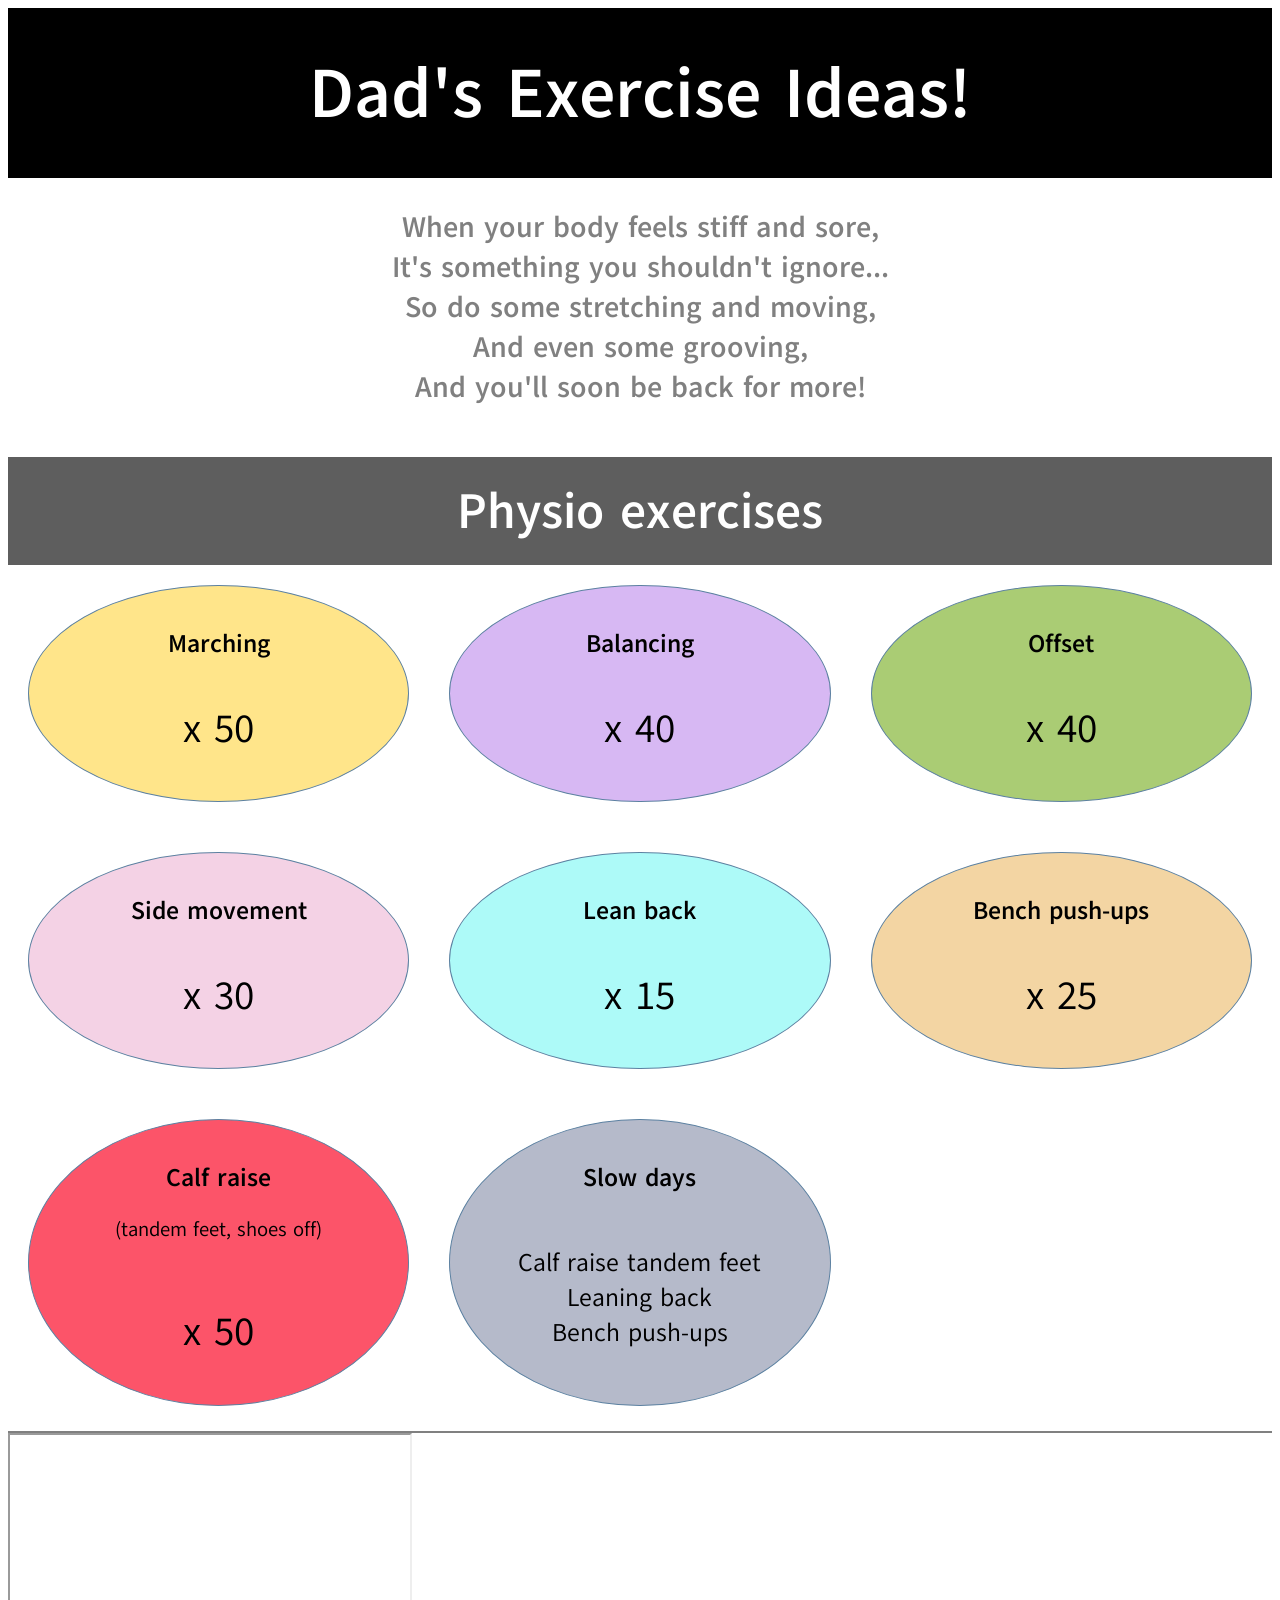
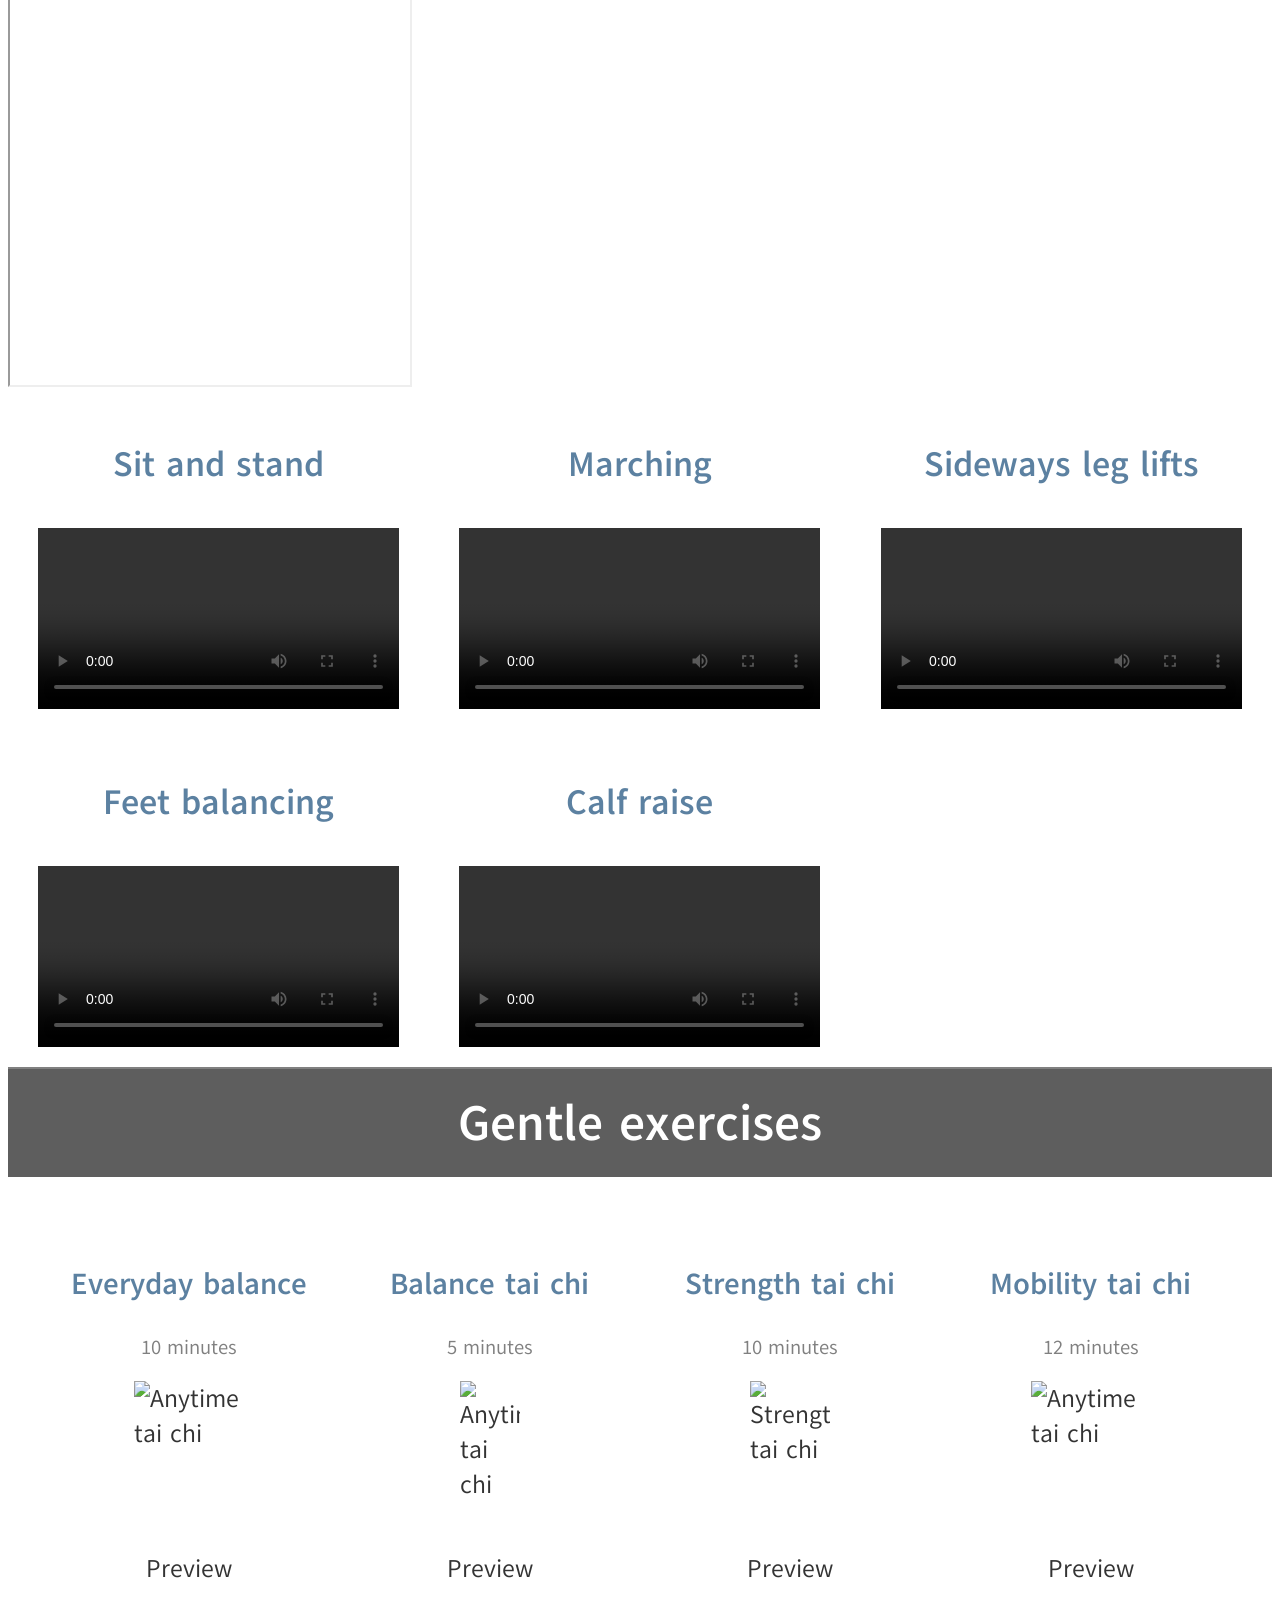
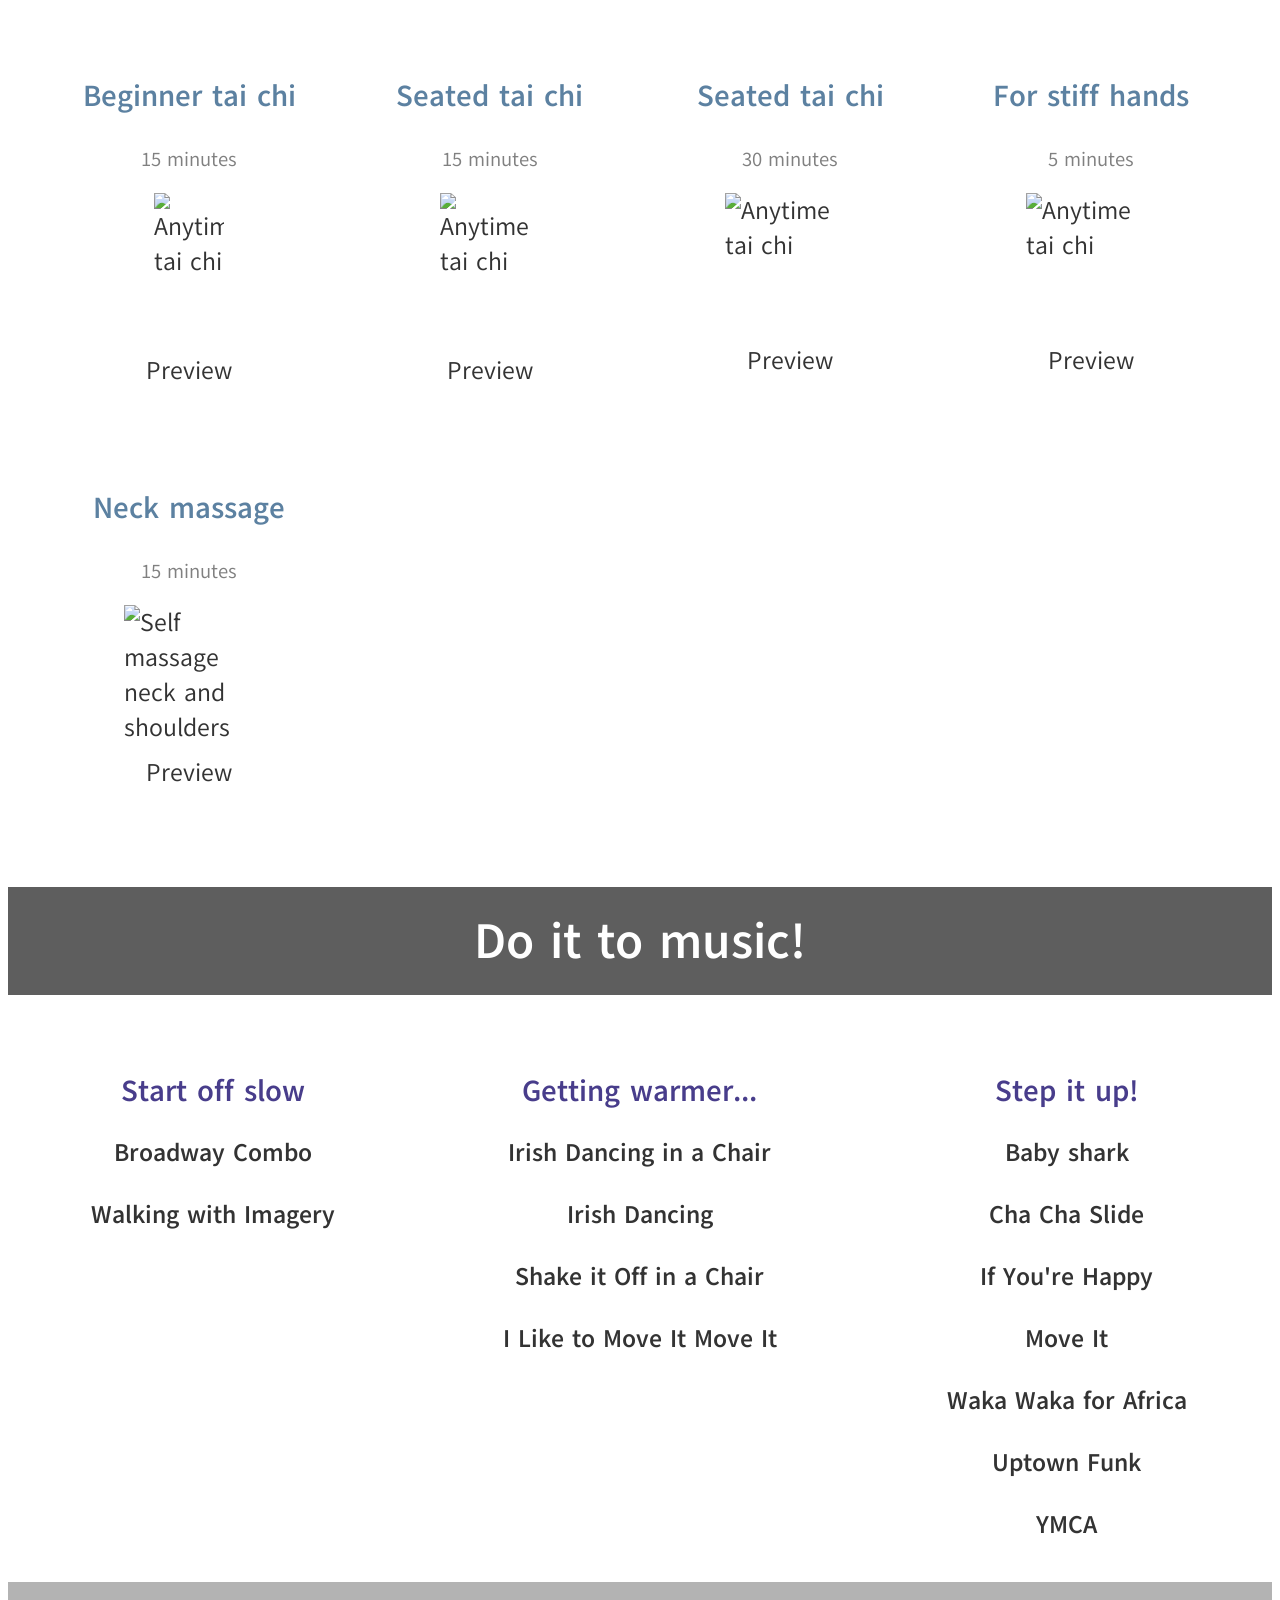
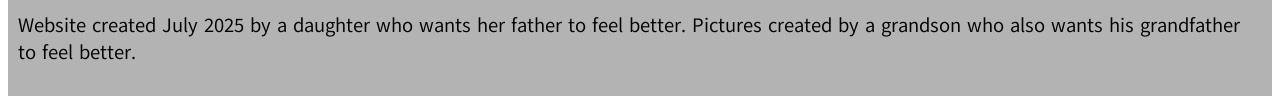
==== commit 588ff88b: "Update index.html" ====
--- a/index.html
+++ b/index.html
@@ -94,9 +94,18 @@
 
         </div>
       </section>
+
     </div>
   </section>
 
+  <section class="checklist">
+<!--    <iframe src="https://docs.google.com/spreadsheets/d/1CypsZyn6wIYOaL9ZvLCG5zPjiZzBwniogQijX63PVGg/edit?usp=sharing", range=A1:C8" width="400" height="400"></iframe> -->
+       <iframe src="https://docs.google.com/spreadsheets/d/1CypsZyn6wIYOaL9ZvLCG5zPjiZzBwniogQijX63PVGg/edit?usp=sharing, range=A1:C8" width="400" height="550"></iframe>
+    
+  </section>
+
+  <!--     </div>
+  </section> -->
 
   <div class="physio">
     <section class="physio-exercise">
@@ -132,28 +141,6 @@
         </video>
       </div>
     </section>
-
-    <!--     <section class="physio-exercise">
-      <div class="physio-name-and-exercise">
-        <p class="physio-exercise-name">Bow and arrow</p> -->
-    <!--                 <video width="240" height="360" controls> -->
-    <!--         <video width="100%" height="auto" controls> -->
-    <!-- MP4 source -->
-    <!--           <source src="https://i.imgur.com/Acp2Nl7.mp4" type="video/mp4" target="_blank">
-        </video>
-      </div>
-    </section> -->
-
-    <!--     <section class="physio-exercise">
-      <div class="physio-name-and-exercise">
-        <p class="physio-exercise-name">Lower back mobility</p> -->
-    <!--                 <video width="240" height="360" controls> -->
-    <!--         <video width="100%" height="auto" controls> -->
-    <!-- MP4 source -->
-    <!--           <source src="https://i.imgur.com/itqcKfx.mp4" type="video/mp4" target="_blank">
-        </video>
-      </div>
-    </section> -->
 
     <section class="physio-exercise">
       <div class="physio-name-and-exercise">
--- a/style.css
+++ b/style.css
@@ -241,24 +241,155 @@
 /*     border: 5px solid yellow; */
   }
 
-  .building-up {
-    display: grid;
-    grid-template-columns: repeat(1, 1fr);
-    padding: 5px;
-
-    /*      border: 5px solid yellow; */
-
-    margin: 10px;
-    padding-top: 40px;
-    font-size: 25px;
-    text-align: center;
-    font-weight: bold;
-    color: #5c81a1;
-    border-style: solid;
-    border-width: 1px;
-    border-color: #5c81a1;
-    border-radius: 50%;
-    background-color: #dadada;
+  
+   .building-up-marching {
+    display: grid;
+    grid-template-columns: repeat(1, 1fr);
+    padding: 5px;
+    /*      border: 5px solid yellow; */
+    margin: 10px;
+    padding-top: 40px;
+    font-size: 25px;
+    text-align: center;
+    font-weight: bold;
+    color: #black;
+    border-style: solid;
+    border-width: 1px;
+    border-color: #5c81a1;
+    border-radius: 50%;
+    background-color: #ffe58a;
+/*     border: 5px solid pink; */
+  }
+  
+  .building-up-balancing {
+    display: grid;
+    grid-template-columns: repeat(1, 1fr);
+    padding: 5px;
+    /*      border: 5px solid yellow; */
+    margin: 10px;
+    padding-top: 40px;
+    font-size: 25px;
+    text-align: center;
+    font-weight: bold;
+    color: #black;
+    border-style: solid;
+    border-width: 1px;
+    border-color: #5c81a1;
+    border-radius: 50%;
+    background-color: #d7b8f3;
+/*     border: 5px solid pink; */
+  }
+   
+  .building-up-offset {
+    display: grid;
+    grid-template-columns: repeat(1, 1fr);
+    padding: 5px;
+    /*      border: 5px solid yellow; */
+    margin: 10px;
+    padding-top: 40px;
+    font-size: 25px;
+    text-align: center;
+    font-weight: bold;
+    color: #black;
+    border-style: solid;
+    border-width: 1px;
+    border-color: #5c81a1;
+    border-radius: 50%;
+    background-color: #aacc74;
+/*     border: 5px solid pink; */
+  }
+  
+   .building-up-side-movement {
+    display: grid;
+    grid-template-columns: repeat(1, 1fr);
+    padding: 5px;
+    /*      border: 5px solid yellow; */
+    margin: 10px;
+    padding-top: 40px;
+    font-size: 25px;
+    text-align: center;
+    font-weight: bold;
+    color: #black;
+    border-style: solid;
+    border-width: 1px;
+    border-color: #5c81a1;
+    border-radius: 50%;
+    background-color: #f4d2e5;
+/*     border: 5px solid pink; */
+  }
+    .building-up-lean-back {
+    display: grid;
+    grid-template-columns: repeat(1, 1fr);
+    padding: 5px;
+    /*      border: 5px solid yellow; */
+    margin: 10px;
+    padding-top: 40px;
+    font-size: 25px;
+    text-align: center;
+    font-weight: bold;
+    color: #black;
+    border-style: solid;
+    border-width: 1px;
+    border-color: #5c81a1;
+    border-radius: 50%;
+    background-color: #adfaf8;
+/*     border: 5px solid pink; */
+  }
+  
+   .building-up-bench-push-ups {
+    display: grid;
+    grid-template-columns: repeat(1, 1fr);
+    padding: 5px;
+    /*      border: 5px solid yellow; */
+    margin: 10px;
+    padding-top: 40px;
+    font-size: 25px;
+    text-align: center;
+    font-weight: bold;
+    color: #black;
+    border-style: solid;
+    border-width: 1px;
+    border-color: #5c81a1;
+    border-radius: 50%;
+    background-color: #f3d5a3;
+/*     border: 5px solid pink; */
+  }
+  
+   .building-up-calf-raise {
+    display: grid;
+    grid-template-columns: repeat(1, 1fr);
+    padding: 5px;
+    /*      border: 5px solid yellow; */
+    margin: 10px;
+    padding-top: 40px;
+    font-size: 25px;
+    text-align: center;
+    font-weight: bold;
+    color: #black;
+    border-style: solid;
+    border-width: 1px;
+    border-color: #5c81a1;
+    border-radius: 50%;
+    background-color: #fc5469;
+/*     border: 5px solid pink; */
+  }
+  
+   .building-up-slow-days {
+    display: grid;
+    grid-template-columns: repeat(1, 1fr);
+    padding: 5px;
+    /*      border: 5px solid yellow; */
+    margin: 10px;
+    padding-top: 40px;
+    font-size: 25px;
+    text-align: center;
+    font-weight: bold;
+    color: #black;
+    border-style: solid;
+    border-width: 1px;
+    border-color: #5c81a1;
+    border-radius: 50%;
+    background-color: #b5baca;
 /*     border: 5px solid pink; */
   }
 
@@ -624,24 +755,157 @@
     /*      border: 5px solid purple; */
   }
 
-  .building-up {
-    display: grid;
-    /*     grid-template-columns: repeat(1, 1fr); */
-    padding: 15px;
-    margin: 10px;
-    padding-top: 40px;
-    font-size: 30px;
-    text-align: center;
-    font-weight: bold;
-    color: #5c81a1;
-    border-style: solid;
-    border-width: 1px;
-    border-color: #5c81a1;
-    border-radius: 50%;
-    background-color: #dadada;
-    /*     border: 5px solid pink; */
-  }
-
+    .building-up-marching {
+    display: grid;
+    grid-template-columns: repeat(1, 1fr);
+    padding: 5px;
+    /*      border: 5px solid yellow; */
+    margin: 10px;
+    padding-top: 40px;
+    font-size: 25px;
+    text-align: center;
+    font-weight: bold;
+    color: #black;
+    border-style: solid;
+    border-width: 1px;
+    border-color: #5c81a1;
+    border-radius: 50%;
+    background-color: #ffe58a;
+/*     border: 5px solid pink; */
+  }
+  
+  .building-up-balancing {
+    display: grid;
+    grid-template-columns: repeat(1, 1fr);
+    padding: 5px;
+    /*      border: 5px solid yellow; */
+    margin: 10px;
+    padding-top: 40px;
+    font-size: 25px;
+    text-align: center;
+    font-weight: bold;
+    color: #black;
+    border-style: solid;
+    border-width: 1px;
+    border-color: #5c81a1;
+    border-radius: 50%;
+    background-color: #d7b8f3;
+/*     border: 5px solid pink; */
+  }
+   
+  .building-up-offset {
+    display: grid;
+    grid-template-columns: repeat(1, 1fr);
+    padding: 5px;
+    /*      border: 5px solid yellow; */
+    margin: 10px;
+    padding-top: 40px;
+    font-size: 25px;
+    text-align: center;
+    font-weight: bold;
+    color: #black;
+    border-style: solid;
+    border-width: 1px;
+    border-color: #5c81a1;
+    border-radius: 50%;
+    background-color: #aacc74;
+/*     border: 5px solid pink; */
+  }
+  
+   .building-up-side-movement {
+    display: grid;
+    grid-template-columns: repeat(1, 1fr);
+    padding: 5px;
+    /*      border: 5px solid yellow; */
+    margin: 10px;
+    padding-top: 40px;
+    font-size: 25px;
+    text-align: center;
+    font-weight: bold;
+    color: #black;
+    border-style: solid;
+    border-width: 1px;
+    border-color: #5c81a1;
+    border-radius: 50%;
+    background-color: #f4d2e5;
+/*     border: 5px solid pink; */
+  }
+    .building-up-lean-back {
+    display: grid;
+    grid-template-columns: repeat(1, 1fr);
+    padding: 5px;
+    /*      border: 5px solid yellow; */
+    margin: 10px;
+    padding-top: 40px;
+    font-size: 25px;
+    text-align: center;
+    font-weight: bold;
+    color: #black;
+    border-style: solid;
+    border-width: 1px;
+    border-color: #5c81a1;
+    border-radius: 50%;
+    background-color: #adfaf8;
+/*     border: 5px solid pink; */
+  }
+  
+   .building-up-bench-push-ups {
+    display: grid;
+    grid-template-columns: repeat(1, 1fr);
+    padding: 5px;
+    /*      border: 5px solid yellow; */
+    margin: 10px;
+    padding-top: 40px;
+    font-size: 25px;
+    text-align: center;
+    font-weight: bold;
+    color: #black;
+    border-style: solid;
+    border-width: 1px;
+    border-color: #5c81a1;
+    border-radius: 50%;
+    background-color: #f3d5a3;
+/*     border: 5px solid pink; */
+  }
+  
+   .building-up-calf-raise {
+    display: grid;
+    grid-template-columns: repeat(1, 1fr);
+    padding: 5px;
+    /*      border: 5px solid yellow; */
+    margin: 10px;
+    padding-top: 40px;
+    font-size: 25px;
+    text-align: center;
+    font-weight: bold;
+    color: #black;
+    border-style: solid;
+    border-width: 1px;
+    border-color: #5c81a1;
+    border-radius: 50%;
+    background-color: #fc5469;
+/*     border: 5px solid pink; */
+  }
+  
+   .building-up-slow-days {
+    display: grid;
+    grid-template-columns: repeat(1, 1fr);
+    padding: 5px;
+    /*      border: 5px solid yellow; */
+    margin: 10px;
+    padding-top: 40px;
+    font-size: 25px;
+    text-align: center;
+    font-weight: bold;
+    color: #black;
+    border-style: solid;
+    border-width: 1px;
+    border-color: #5c81a1;
+    border-radius: 50%;
+    background-color: #b5baca;
+/*     border: 5px solid pink; */
+  }
+  
   .repetitions {
     color: black;
     font-size: 40px;
@@ -958,24 +1222,155 @@
     /*      border: 5px solid yellow; */
   }
 
-  .building-up {
-    display: grid;
-    grid-template-columns: repeat(1, 1fr);
-    padding: 5px;
-    margin: 5px;
-    /*      border: 5px solid yellow; */
-
-    padding-top: 40px;
-    font-size: 27px;
-    text-align: center;
-    font-weight: bold;
-    color: #5c81a1;
-    border-style: solid;
-    border-width: 1px;
-    border-color: #5c81a1;
-    border-radius: 50%;
-    background-color: #dadada;
-    /*     border: 5px solid pink; */
+     .building-up-marching {
+    display: grid;
+    grid-template-columns: repeat(1, 1fr);
+    padding: 5px;
+    /*      border: 5px solid yellow; */
+    margin: 10px;
+    padding-top: 40px;
+    font-size: 25px;
+    text-align: center;
+    font-weight: bold;
+    color: #black;
+    border-style: solid;
+    border-width: 1px;
+    border-color: #5c81a1;
+    border-radius: 50%;
+    background-color: #ffe58a;
+/*     border: 5px solid pink; */
+  }
+  
+  .building-up-balancing {
+    display: grid;
+    grid-template-columns: repeat(1, 1fr);
+    padding: 5px;
+    /*      border: 5px solid yellow; */
+    margin: 10px;
+    padding-top: 40px;
+    font-size: 25px;
+    text-align: center;
+    font-weight: bold;
+    color: #black;
+    border-style: solid;
+    border-width: 1px;
+    border-color: #5c81a1;
+    border-radius: 50%;
+    background-color: #d7b8f3;
+/*     border: 5px solid pink; */
+  }
+   
+  .building-up-offset {
+    display: grid;
+    grid-template-columns: repeat(1, 1fr);
+    padding: 5px;
+    /*      border: 5px solid yellow; */
+    margin: 10px;
+    padding-top: 40px;
+    font-size: 25px;
+    text-align: center;
+    font-weight: bold;
+    color: #black;
+    border-style: solid;
+    border-width: 1px;
+    border-color: #5c81a1;
+    border-radius: 50%;
+    background-color: #aacc74;
+/*     border: 5px solid pink; */
+  }
+  
+   .building-up-side-movement {
+    display: grid;
+    grid-template-columns: repeat(1, 1fr);
+    padding: 5px;
+    /*      border: 5px solid yellow; */
+    margin: 10px;
+    padding-top: 40px;
+    font-size: 25px;
+    text-align: center;
+    font-weight: bold;
+    color: #black;
+    border-style: solid;
+    border-width: 1px;
+    border-color: #5c81a1;
+    border-radius: 50%;
+    background-color: #f4d2e5;
+/*     border: 5px solid pink; */
+  }
+    .building-up-lean-back {
+    display: grid;
+    grid-template-columns: repeat(1, 1fr);
+    padding: 5px;
+    /*      border: 5px solid yellow; */
+    margin: 10px;
+    padding-top: 40px;
+    font-size: 25px;
+    text-align: center;
+    font-weight: bold;
+    color: #black;
+    border-style: solid;
+    border-width: 1px;
+    border-color: #5c81a1;
+    border-radius: 50%;
+    background-color: #adfaf8;
+/*     border: 5px solid pink; */
+  }
+  
+   .building-up-bench-push-ups {
+    display: grid;
+    grid-template-columns: repeat(1, 1fr);
+    padding: 5px;
+    /*      border: 5px solid yellow; */
+    margin: 10px;
+    padding-top: 40px;
+    font-size: 25px;
+    text-align: center;
+    font-weight: bold;
+    color: #black;
+    border-style: solid;
+    border-width: 1px;
+    border-color: #5c81a1;
+    border-radius: 50%;
+    background-color: #f3d5a3;
+/*     border: 5px solid pink; */
+  }
+  
+   .building-up-calf-raise {
+    display: grid;
+    grid-template-columns: repeat(1, 1fr);
+    padding: 5px;
+    /*      border: 5px solid yellow; */
+    margin: 10px;
+    padding-top: 40px;
+    font-size: 25px;
+    text-align: center;
+    font-weight: bold;
+    color: #black;
+    border-style: solid;
+    border-width: 1px;
+    border-color: #5c81a1;
+    border-radius: 50%;
+    background-color: #fc5469;
+/*     border: 5px solid pink; */
+  }
+  
+   .building-up-slow-days {
+    display: grid;
+    grid-template-columns: repeat(1, 1fr);
+    padding: 5px;
+    /*      border: 5px solid yellow; */
+    margin: 10px;
+    padding-top: 40px;
+    font-size: 25px;
+    text-align: center;
+    font-weight: bold;
+    color: #black;
+    border-style: solid;
+    border-width: 1px;
+    border-color: #5c81a1;
+    border-radius: 50%;
+    background-color: #b5baca;
+/*     border: 5px solid pink; */
   }
 
   .repetitions {
@@ -1300,24 +1695,155 @@
     /*      border: 5px solid brown; */
   }
 
-  .building-up {
-    display: grid;
-    grid-template-columns: repeat(1, 1fr);
-    padding: 5px;
-    margin: 5px;
-    /*      border: 5px solid yellow; */
-
-    padding-top: 40px;
-    font-size: 27px;
-    text-align: center;
-    font-weight: bold;
-    color: #5c81a1;
-    border-style: solid;
-    border-width: 1px;
-    border-color: #5c81a1;
-    border-radius: 50%;
-    background-color: #dadada;
-    /*     border: 5px solid red; */
+     .building-up-marching {
+    display: grid;
+    grid-template-columns: repeat(1, 1fr);
+    padding: 5px;
+    /*      border: 5px solid yellow; */
+    margin: 10px;
+    padding-top: 40px;
+    font-size: 25px;
+    text-align: center;
+    font-weight: bold;
+    color: #black;
+    border-style: solid;
+    border-width: 1px;
+    border-color: #5c81a1;
+    border-radius: 50%;
+    background-color: #ffe58a;
+/*     border: 5px solid pink; */
+  }
+  
+  .building-up-balancing {
+    display: grid;
+    grid-template-columns: repeat(1, 1fr);
+    padding: 5px;
+    /*      border: 5px solid yellow; */
+    margin: 10px;
+    padding-top: 40px;
+    font-size: 25px;
+    text-align: center;
+    font-weight: bold;
+    color: #black;
+    border-style: solid;
+    border-width: 1px;
+    border-color: #5c81a1;
+    border-radius: 50%;
+    background-color: #d7b8f3;
+/*     border: 5px solid pink; */
+  }
+   
+  .building-up-offset {
+    display: grid;
+    grid-template-columns: repeat(1, 1fr);
+    padding: 5px;
+    /*      border: 5px solid yellow; */
+    margin: 10px;
+    padding-top: 40px;
+    font-size: 25px;
+    text-align: center;
+    font-weight: bold;
+    color: #black;
+    border-style: solid;
+    border-width: 1px;
+    border-color: #5c81a1;
+    border-radius: 50%;
+    background-color: #aacc74;
+/*     border: 5px solid pink; */
+  }
+  
+   .building-up-side-movement {
+    display: grid;
+    grid-template-columns: repeat(1, 1fr);
+    padding: 5px;
+    /*      border: 5px solid yellow; */
+    margin: 10px;
+    padding-top: 40px;
+    font-size: 25px;
+    text-align: center;
+    font-weight: bold;
+    color: #black;
+    border-style: solid;
+    border-width: 1px;
+    border-color: #5c81a1;
+    border-radius: 50%;
+    background-color: #f4d2e5;
+/*     border: 5px solid pink; */
+  }
+    .building-up-lean-back {
+    display: grid;
+    grid-template-columns: repeat(1, 1fr);
+    padding: 5px;
+    /*      border: 5px solid yellow; */
+    margin: 10px;
+    padding-top: 40px;
+    font-size: 25px;
+    text-align: center;
+    font-weight: bold;
+    color: #black;
+    border-style: solid;
+    border-width: 1px;
+    border-color: #5c81a1;
+    border-radius: 50%;
+    background-color: #adfaf8;
+/*     border: 5px solid pink; */
+  }
+  
+   .building-up-bench-push-ups {
+    display: grid;
+    grid-template-columns: repeat(1, 1fr);
+    padding: 5px;
+    /*      border: 5px solid yellow; */
+    margin: 10px;
+    padding-top: 40px;
+    font-size: 25px;
+    text-align: center;
+    font-weight: bold;
+    color: #black;
+    border-style: solid;
+    border-width: 1px;
+    border-color: #5c81a1;
+    border-radius: 50%;
+    background-color: #f3d5a3;
+/*     border: 5px solid pink; */
+  }
+  
+   .building-up-calf-raise {
+    display: grid;
+    grid-template-columns: repeat(1, 1fr);
+    padding: 5px;
+    /*      border: 5px solid yellow; */
+    margin: 10px;
+    padding-top: 40px;
+    font-size: 25px;
+    text-align: center;
+    font-weight: bold;
+    color: #black;
+    border-style: solid;
+    border-width: 1px;
+    border-color: #5c81a1;
+    border-radius: 50%;
+    background-color: #fc5469;
+/*     border: 5px solid pink; */
+  }
+  
+   .building-up-slow-days {
+    display: grid;
+    grid-template-columns: repeat(1, 1fr);
+    padding: 5px;
+    /*      border: 5px solid yellow; */
+    margin: 10px;
+    padding-top: 40px;
+    font-size: 25px;
+    text-align: center;
+    font-weight: bold;
+    color: #black;
+    border-style: solid;
+    border-width: 1px;
+    border-color: #5c81a1;
+    border-radius: 50%;
+    background-color: #b5baca;
+/*     border: 5px solid pink; */
   }
 
   .repetitions {
@@ -1910,26 +2436,157 @@
     /*      border: 5px solid brown; */
   }
 
-  .building-up {
-    display: grid;
-    grid-template-columns: repeat(1, 1fr);
-    padding: 5px;
-    margin: 5px;
-    /*      border: 5px solid yellow; */
-
-    padding-top: 40px;
-    font-size: 27px;
-    text-align: center;
-    font-weight: bold;
-    color: #5c81a1;
-    border-style: solid;
-    border-width: 1px;
-    border-color: #5c81a1;
-    border-radius: 50%;
-    background-color: #dadada;
-    /*     border: 5px solid red; */
-  }
-
+     .building-up-marching {
+    display: grid;
+    grid-template-columns: repeat(1, 1fr);
+    padding: 5px;
+    /*      border: 5px solid yellow; */
+    margin: 10px;
+    padding-top: 40px;
+    font-size: 25px;
+    text-align: center;
+    font-weight: bold;
+    color: #black;
+    border-style: solid;
+    border-width: 1px;
+    border-color: #5c81a1;
+    border-radius: 50%;
+    background-color: #ffe58a;
+/*     border: 5px solid pink; */
+  }
+  
+  .building-up-balancing {
+    display: grid;
+    grid-template-columns: repeat(1, 1fr);
+    padding: 5px;
+    /*      border: 5px solid yellow; */
+    margin: 10px;
+    padding-top: 40px;
+    font-size: 25px;
+    text-align: center;
+    font-weight: bold;
+    color: #black;
+    border-style: solid;
+    border-width: 1px;
+    border-color: #5c81a1;
+    border-radius: 50%;
+    background-color: #d7b8f3;
+/*     border: 5px solid pink; */
+  }
+   
+  .building-up-offset {
+    display: grid;
+    grid-template-columns: repeat(1, 1fr);
+    padding: 5px;
+    /*      border: 5px solid yellow; */
+    margin: 10px;
+    padding-top: 40px;
+    font-size: 25px;
+    text-align: center;
+    font-weight: bold;
+    color: #black;
+    border-style: solid;
+    border-width: 1px;
+    border-color: #5c81a1;
+    border-radius: 50%;
+    background-color: #aacc74;
+/*     border: 5px solid pink; */
+  }
+  
+   .building-up-side-movement {
+    display: grid;
+    grid-template-columns: repeat(1, 1fr);
+    padding: 5px;
+    /*      border: 5px solid yellow; */
+    margin: 10px;
+    padding-top: 40px;
+    font-size: 25px;
+    text-align: center;
+    font-weight: bold;
+    color: #black;
+    border-style: solid;
+    border-width: 1px;
+    border-color: #5c81a1;
+    border-radius: 50%;
+    background-color: #f4d2e5;
+/*     border: 5px solid pink; */
+  }
+    .building-up-lean-back {
+    display: grid;
+    grid-template-columns: repeat(1, 1fr);
+    padding: 5px;
+    /*      border: 5px solid yellow; */
+    margin: 10px;
+    padding-top: 40px;
+    font-size: 25px;
+    text-align: center;
+    font-weight: bold;
+    color: #black;
+    border-style: solid;
+    border-width: 1px;
+    border-color: #5c81a1;
+    border-radius: 50%;
+    background-color: #adfaf8;
+/*     border: 5px solid pink; */
+  }
+  
+   .building-up-bench-push-ups {
+    display: grid;
+    grid-template-columns: repeat(1, 1fr);
+    padding: 5px;
+    /*      border: 5px solid yellow; */
+    margin: 10px;
+    padding-top: 40px;
+    font-size: 25px;
+    text-align: center;
+    font-weight: bold;
+    color: #black;
+    border-style: solid;
+    border-width: 1px;
+    border-color: #5c81a1;
+    border-radius: 50%;
+    background-color: #f3d5a3;
+/*     border: 5px solid pink; */
+  }
+  
+   .building-up-calf-raise {
+    display: grid;
+    grid-template-columns: repeat(1, 1fr);
+    padding: 5px;
+    /*      border: 5px solid yellow; */
+    margin: 10px;
+    padding-top: 40px;
+    font-size: 25px;
+    text-align: center;
+    font-weight: bold;
+    color: #black;
+    border-style: solid;
+    border-width: 1px;
+    border-color: #5c81a1;
+    border-radius: 50%;
+    background-color: #fc5469;
+/*     border: 5px solid pink; */
+  }
+  
+   .building-up-slow-days {
+    display: grid;
+    grid-template-columns: repeat(1, 1fr);
+    padding: 5px;
+    /*      border: 5px solid yellow; */
+    margin: 10px;
+    padding-top: 40px;
+    font-size: 25px;
+    text-align: center;
+    font-weight: bold;
+    color: #black;
+    border-style: solid;
+    border-width: 1px;
+    border-color: #5c81a1;
+    border-radius: 50%;
+    background-color: #b5baca;
+/*     border: 5px solid pink; */
+  }
+  
   .repetitions {
     color: black;
     font-size: 40px;
@@ -2259,26 +2916,157 @@
     /*      border: 5px solid brown; */
   }
 
-  .building-up {
-    display: grid;
-    grid-template-columns: repeat(1, 1fr);
-    padding: 5px;
-    margin: 5px;
-    /*      border: 5px solid yellow; */
-
-    padding-top: 40px;
-    font-size: 30px;
-    text-align: center;
-    font-weight: bold;
-    color: #5c81a1;
-    border-style: solid;
-    border-width: 1px;
-    border-color: #5c81a1;
-    border-radius: 50%;
-    background-color: #dadada;
-    /*     border: 5px solid red; */
-  }
-
+     .building-up-marching {
+    display: grid;
+    grid-template-columns: repeat(1, 1fr);
+    padding: 5px;
+    /*      border: 5px solid yellow; */
+    margin: 10px;
+    padding-top: 40px;
+    font-size: 25px;
+    text-align: center;
+    font-weight: bold;
+    color: #black;
+    border-style: solid;
+    border-width: 1px;
+    border-color: #5c81a1;
+    border-radius: 50%;
+    background-color: #ffe58a;
+/*     border: 5px solid pink; */
+  }
+  
+  .building-up-balancing {
+    display: grid;
+    grid-template-columns: repeat(1, 1fr);
+    padding: 5px;
+    /*      border: 5px solid yellow; */
+    margin: 10px;
+    padding-top: 40px;
+    font-size: 25px;
+    text-align: center;
+    font-weight: bold;
+    color: #black;
+    border-style: solid;
+    border-width: 1px;
+    border-color: #5c81a1;
+    border-radius: 50%;
+    background-color: #d7b8f3;
+/*     border: 5px solid pink; */
+  }
+   
+  .building-up-offset {
+    display: grid;
+    grid-template-columns: repeat(1, 1fr);
+    padding: 5px;
+    /*      border: 5px solid yellow; */
+    margin: 10px;
+    padding-top: 40px;
+    font-size: 25px;
+    text-align: center;
+    font-weight: bold;
+    color: #black;
+    border-style: solid;
+    border-width: 1px;
+    border-color: #5c81a1;
+    border-radius: 50%;
+    background-color: #aacc74;
+/*     border: 5px solid pink; */
+  }
+  
+   .building-up-side-movement {
+    display: grid;
+    grid-template-columns: repeat(1, 1fr);
+    padding: 5px;
+    /*      border: 5px solid yellow; */
+    margin: 10px;
+    padding-top: 40px;
+    font-size: 25px;
+    text-align: center;
+    font-weight: bold;
+    color: #black;
+    border-style: solid;
+    border-width: 1px;
+    border-color: #5c81a1;
+    border-radius: 50%;
+    background-color: #f4d2e5;
+/*     border: 5px solid pink; */
+  }
+    .building-up-lean-back {
+    display: grid;
+    grid-template-columns: repeat(1, 1fr);
+    padding: 5px;
+    /*      border: 5px solid yellow; */
+    margin: 10px;
+    padding-top: 40px;
+    font-size: 25px;
+    text-align: center;
+    font-weight: bold;
+    color: #black;
+    border-style: solid;
+    border-width: 1px;
+    border-color: #5c81a1;
+    border-radius: 50%;
+    background-color: #adfaf8;
+/*     border: 5px solid pink; */
+  }
+  
+   .building-up-bench-push-ups {
+    display: grid;
+    grid-template-columns: repeat(1, 1fr);
+    padding: 5px;
+    /*      border: 5px solid yellow; */
+    margin: 10px;
+    padding-top: 40px;
+    font-size: 25px;
+    text-align: center;
+    font-weight: bold;
+    color: #black;
+    border-style: solid;
+    border-width: 1px;
+    border-color: #5c81a1;
+    border-radius: 50%;
+    background-color: #f3d5a3;
+/*     border: 5px solid pink; */
+  }
+  
+   .building-up-calf-raise {
+    display: grid;
+    grid-template-columns: repeat(1, 1fr);
+    padding: 5px;
+    /*      border: 5px solid yellow; */
+    margin: 10px;
+    padding-top: 40px;
+    font-size: 25px;
+    text-align: center;
+    font-weight: bold;
+    color: #black;
+    border-style: solid;
+    border-width: 1px;
+    border-color: #5c81a1;
+    border-radius: 50%;
+    background-color: #fc5469;
+/*     border: 5px solid pink; */
+  }
+  
+   .building-up-slow-days {
+    display: grid;
+    grid-template-columns: repeat(1, 1fr);
+    padding: 5px;
+    /*      border: 5px solid yellow; */
+    margin: 10px;
+    padding-top: 40px;
+    font-size: 25px;
+    text-align: center;
+    font-weight: bold;
+    color: #black;
+    border-style: solid;
+    border-width: 1px;
+    border-color: #5c81a1;
+    border-radius: 50%;
+    background-color: #b5baca;
+/*     border: 5px solid pink; */
+  }
+  
   .repetitions {
     color: black;
     font-size: 40px;
@@ -2599,24 +3387,155 @@
     /*      border: 5px solid brown; */
   }
 
-  .building-up {
-    display: grid;
-    grid-template-columns: repeat(1, 1fr);
-    padding: 5px;
-    margin: 5px;
-    /*      border: 5px solid yellow; */
-
-    padding-top: 40px;
-    font-size: 30px;
-    text-align: center;
-    font-weight: bold;
-    color: #5c81a1;
-    border-style: solid;
-    border-width: 1px;
-    border-color: #5c81a1;
-    border-radius: 50%;
-    background-color: #dadada;
-    /*     border: 5px solid red; */
+    .building-up-marching {
+    display: grid;
+    grid-template-columns: repeat(1, 1fr);
+    padding: 5px;
+    /*      border: 5px solid yellow; */
+    margin: 10px;
+    padding-top: 40px;
+    font-size: 25px;
+    text-align: center;
+    font-weight: bold;
+    color: #black;
+    border-style: solid;
+    border-width: 1px;
+    border-color: #5c81a1;
+    border-radius: 50%;
+    background-color: #ffe58a;
+/*     border: 5px solid pink; */
+  }
+  
+  .building-up-balancing {
+    display: grid;
+    grid-template-columns: repeat(1, 1fr);
+    padding: 5px;
+    /*      border: 5px solid yellow; */
+    margin: 10px;
+    padding-top: 40px;
+    font-size: 25px;
+    text-align: center;
+    font-weight: bold;
+    color: #black;
+    border-style: solid;
+    border-width: 1px;
+    border-color: #5c81a1;
+    border-radius: 50%;
+    background-color: #d7b8f3;
+/*     border: 5px solid pink; */
+  }
+   
+  .building-up-offset {
+    display: grid;
+    grid-template-columns: repeat(1, 1fr);
+    padding: 5px;
+    /*      border: 5px solid yellow; */
+    margin: 10px;
+    padding-top: 40px;
+    font-size: 25px;
+    text-align: center;
+    font-weight: bold;
+    color: #black;
+    border-style: solid;
+    border-width: 1px;
+    border-color: #5c81a1;
+    border-radius: 50%;
+    background-color: #aacc74;
+/*     border: 5px solid pink; */
+  }
+  
+   .building-up-side-movement {
+    display: grid;
+    grid-template-columns: repeat(1, 1fr);
+    padding: 5px;
+    /*      border: 5px solid yellow; */
+    margin: 10px;
+    padding-top: 40px;
+    font-size: 25px;
+    text-align: center;
+    font-weight: bold;
+    color: #black;
+    border-style: solid;
+    border-width: 1px;
+    border-color: #5c81a1;
+    border-radius: 50%;
+    background-color: #f4d2e5;
+/*     border: 5px solid pink; */
+  }
+    .building-up-lean-back {
+    display: grid;
+    grid-template-columns: repeat(1, 1fr);
+    padding: 5px;
+    /*      border: 5px solid yellow; */
+    margin: 10px;
+    padding-top: 40px;
+    font-size: 25px;
+    text-align: center;
+    font-weight: bold;
+    color: #black;
+    border-style: solid;
+    border-width: 1px;
+    border-color: #5c81a1;
+    border-radius: 50%;
+    background-color: #adfaf8;
+/*     border: 5px solid pink; */
+  }
+  
+   .building-up-bench-push-ups {
+    display: grid;
+    grid-template-columns: repeat(1, 1fr);
+    padding: 5px;
+    /*      border: 5px solid yellow; */
+    margin: 10px;
+    padding-top: 40px;
+    font-size: 25px;
+    text-align: center;
+    font-weight: bold;
+    color: #black;
+    border-style: solid;
+    border-width: 1px;
+    border-color: #5c81a1;
+    border-radius: 50%;
+    background-color: #f3d5a3;
+/*     border: 5px solid pink; */
+  }
+  
+   .building-up-calf-raise {
+    display: grid;
+    grid-template-columns: repeat(1, 1fr);
+    padding: 5px;
+    /*      border: 5px solid yellow; */
+    margin: 10px;
+    padding-top: 40px;
+    font-size: 25px;
+    text-align: center;
+    font-weight: bold;
+    color: #black;
+    border-style: solid;
+    border-width: 1px;
+    border-color: #5c81a1;
+    border-radius: 50%;
+    background-color: #fc5469;
+/*     border: 5px solid pink; */
+  }
+  
+   .building-up-slow-days {
+    display: grid;
+    grid-template-columns: repeat(1, 1fr);
+    padding: 5px;
+    /*      border: 5px solid yellow; */
+    margin: 10px;
+    padding-top: 40px;
+    font-size: 25px;
+    text-align: center;
+    font-weight: bold;
+    color: #black;
+    border-style: solid;
+    border-width: 1px;
+    border-color: #5c81a1;
+    border-radius: 50%;
+    background-color: #b5baca;
+/*     border: 5px solid pink; */
   }
 
   .repetitions {
@@ -2924,24 +3843,155 @@
     /*      border: 5px solid brown; */
   }
 
-  .building-up {
-    display: grid;
-    grid-template-columns: repeat(1, 1fr);
-    padding: 5px;
-    margin: 5px;
-    /*      border: 5px solid yellow; */
-
-    padding-top: 40px;
-    font-size: 30px;
-    text-align: center;
-    font-weight: bold;
-    color: #5c81a1;
-    border-style: solid;
-    border-width: 1px;
-    border-color: #5c81a1;
-    border-radius: 50%;
-    background-color: #dadada;
-    /*     border: 5px solid red; */
+    .building-up-marching {
+    display: grid;
+    grid-template-columns: repeat(1, 1fr);
+    padding: 5px;
+    /*      border: 5px solid yellow; */
+    margin: 10px;
+    padding-top: 40px;
+    font-size: 25px;
+    text-align: center;
+    font-weight: bold;
+    color: #black;
+    border-style: solid;
+    border-width: 1px;
+    border-color: #5c81a1;
+    border-radius: 50%;
+    background-color: #ffe58a;
+/*     border: 5px solid pink; */
+  }
+  
+  .building-up-balancing {
+    display: grid;
+    grid-template-columns: repeat(1, 1fr);
+    padding: 5px;
+    /*      border: 5px solid yellow; */
+    margin: 10px;
+    padding-top: 40px;
+    font-size: 25px;
+    text-align: center;
+    font-weight: bold;
+    color: #black;
+    border-style: solid;
+    border-width: 1px;
+    border-color: #5c81a1;
+    border-radius: 50%;
+    background-color: #d7b8f3;
+/*     border: 5px solid pink; */
+  }
+   
+  .building-up-offset {
+    display: grid;
+    grid-template-columns: repeat(1, 1fr);
+    padding: 5px;
+    /*      border: 5px solid yellow; */
+    margin: 10px;
+    padding-top: 40px;
+    font-size: 25px;
+    text-align: center;
+    font-weight: bold;
+    color: #black;
+    border-style: solid;
+    border-width: 1px;
+    border-color: #5c81a1;
+    border-radius: 50%;
+    background-color: #aacc74;
+/*     border: 5px solid pink; */
+  }
+  
+   .building-up-side-movement {
+    display: grid;
+    grid-template-columns: repeat(1, 1fr);
+    padding: 5px;
+    /*      border: 5px solid yellow; */
+    margin: 10px;
+    padding-top: 40px;
+    font-size: 25px;
+    text-align: center;
+    font-weight: bold;
+    color: #black;
+    border-style: solid;
+    border-width: 1px;
+    border-color: #5c81a1;
+    border-radius: 50%;
+    background-color: #f4d2e5;
+/*     border: 5px solid pink; */
+  }
+    .building-up-lean-back {
+    display: grid;
+    grid-template-columns: repeat(1, 1fr);
+    padding: 5px;
+    /*      border: 5px solid yellow; */
+    margin: 10px;
+    padding-top: 40px;
+    font-size: 25px;
+    text-align: center;
+    font-weight: bold;
+    color: #black;
+    border-style: solid;
+    border-width: 1px;
+    border-color: #5c81a1;
+    border-radius: 50%;
+    background-color: #adfaf8;
+/*     border: 5px solid pink; */
+  }
+  
+   .building-up-bench-push-ups {
+    display: grid;
+    grid-template-columns: repeat(1, 1fr);
+    padding: 5px;
+    /*      border: 5px solid yellow; */
+    margin: 10px;
+    padding-top: 40px;
+    font-size: 25px;
+    text-align: center;
+    font-weight: bold;
+    color: #black;
+    border-style: solid;
+    border-width: 1px;
+    border-color: #5c81a1;
+    border-radius: 50%;
+    background-color: #f3d5a3;
+/*     border: 5px solid pink; */
+  }
+  
+   .building-up-calf-raise {
+    display: grid;
+    grid-template-columns: repeat(1, 1fr);
+    padding: 5px;
+    /*      border: 5px solid yellow; */
+    margin: 10px;
+    padding-top: 40px;
+    font-size: 25px;
+    text-align: center;
+    font-weight: bold;
+    color: #black;
+    border-style: solid;
+    border-width: 1px;
+    border-color: #5c81a1;
+    border-radius: 50%;
+    background-color: #fc5469;
+/*     border: 5px solid pink; */
+  }
+  
+   .building-up-slow-days {
+    display: grid;
+    grid-template-columns: repeat(1, 1fr);
+    padding: 5px;
+    /*      border: 5px solid yellow; */
+    margin: 10px;
+    padding-top: 40px;
+    font-size: 25px;
+    text-align: center;
+    font-weight: bold;
+    color: #black;
+    border-style: solid;
+    border-width: 1px;
+    border-color: #5c81a1;
+    border-radius: 50%;
+    background-color: #b5baca;
+/*     border: 5px solid pink; */
   }
 
   .repetitions {
@@ -2952,6 +4002,7 @@
     /*       border: 5px solid brown; */
   }
   
+   
    .more-instruction {
    color: black;
     font-size: 20px;
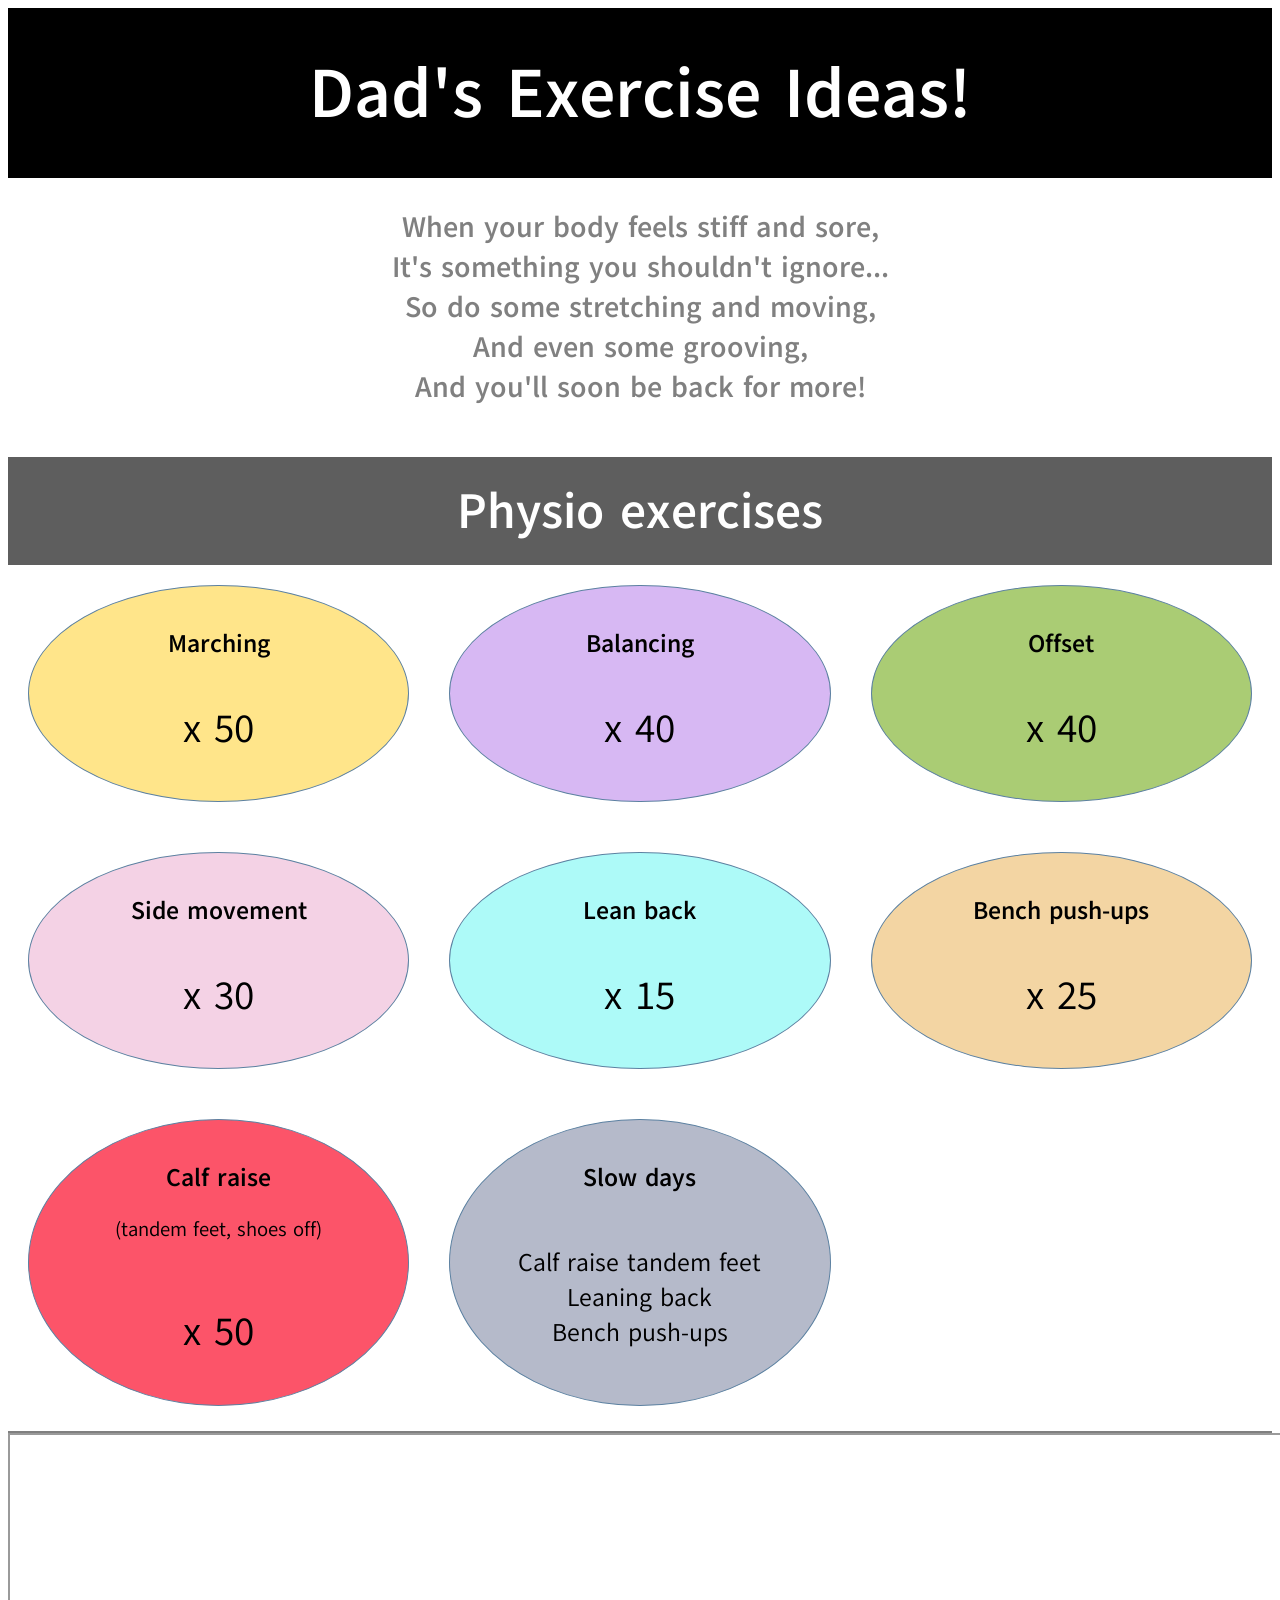
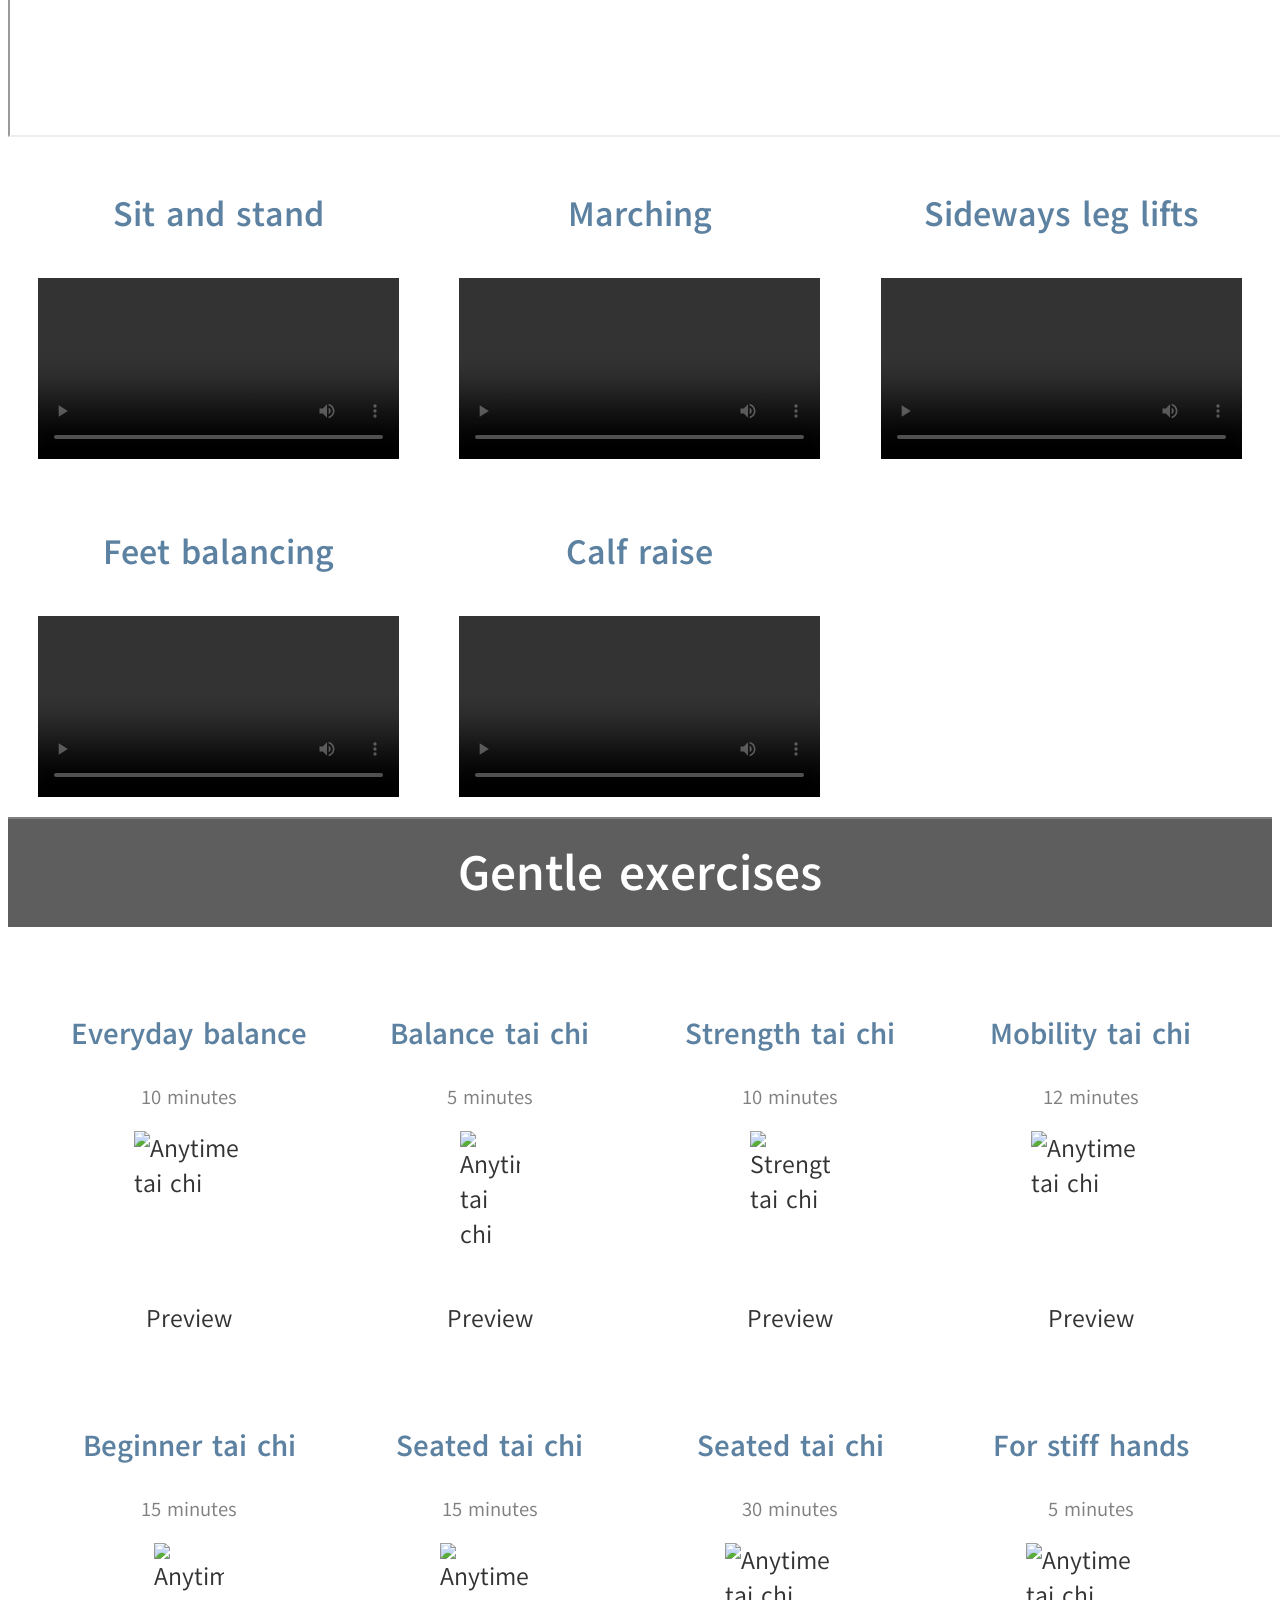
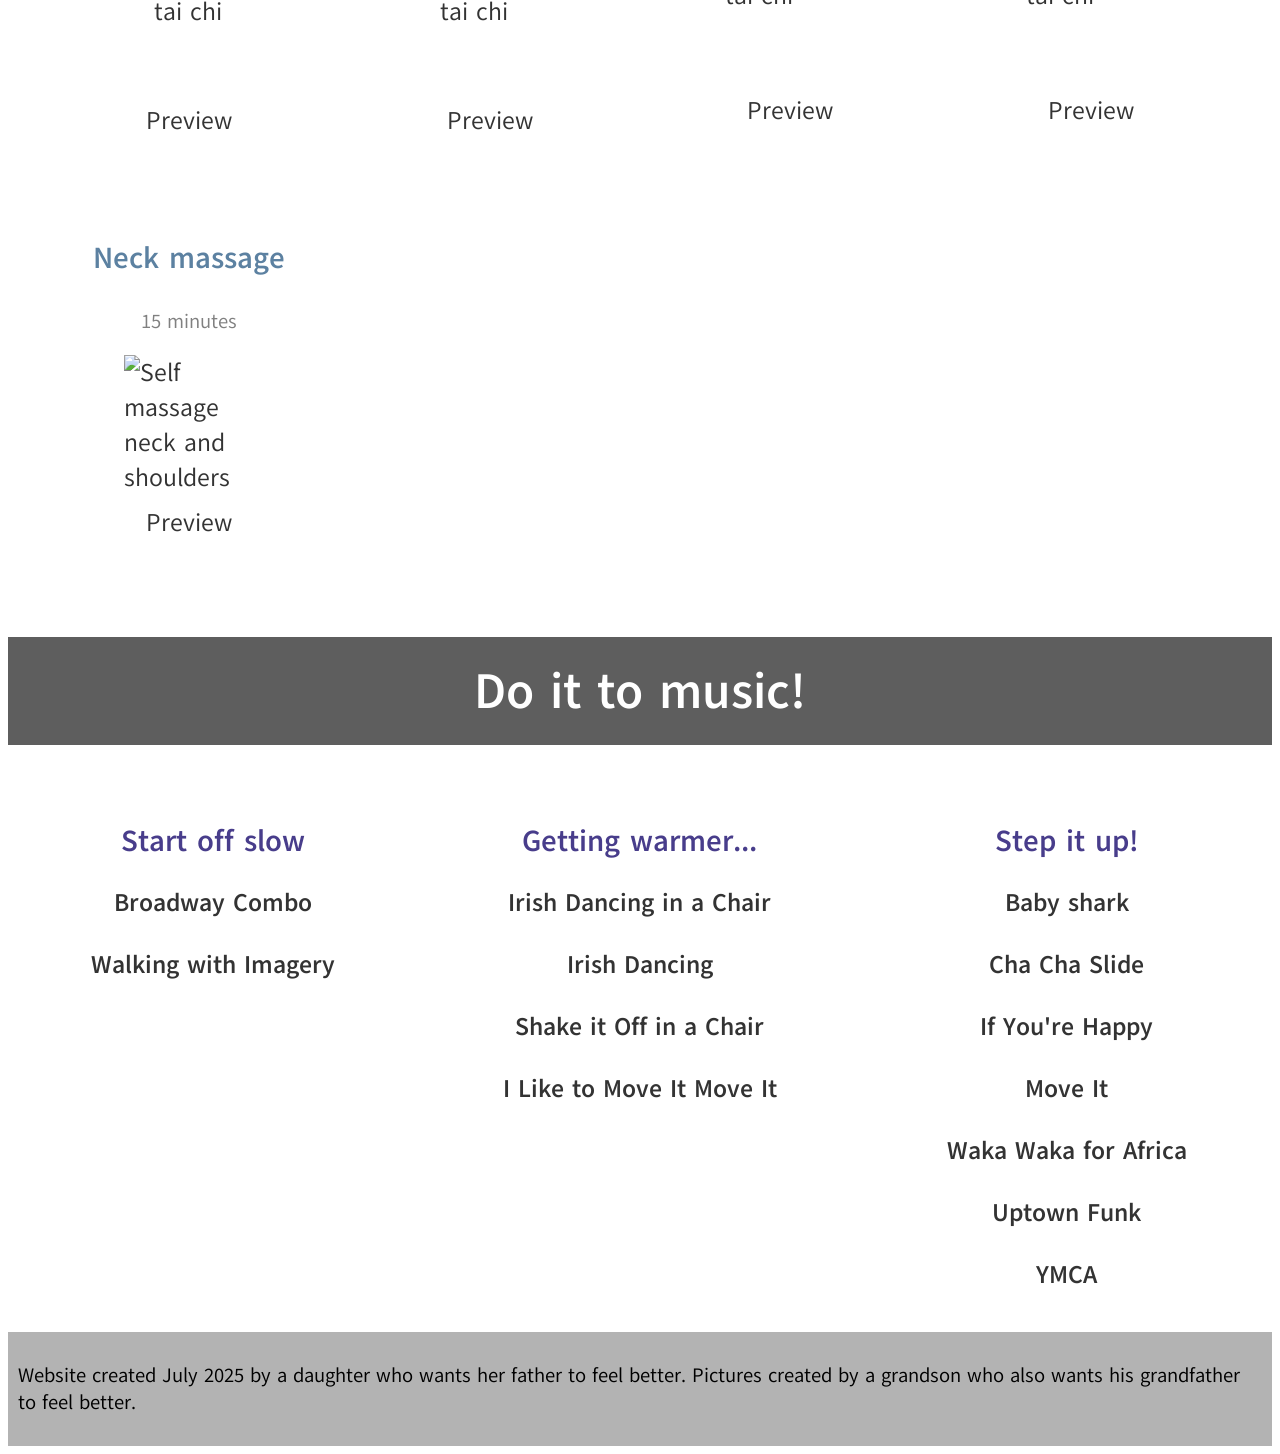
==== commit b96c6d0f: "Update index.html" ====
--- a/index.html
+++ b/index.html
@@ -99,9 +99,9 @@
   </section>
 
   <section class="checklist">
-<!--    <iframe src="https://docs.google.com/spreadsheets/d/1CypsZyn6wIYOaL9ZvLCG5zPjiZzBwniogQijX63PVGg/edit?usp=sharing", range=A1:C8" width="400" height="400"></iframe> -->
-       <iframe src="https://docs.google.com/spreadsheets/d/1CypsZyn6wIYOaL9ZvLCG5zPjiZzBwniogQijX63PVGg/edit?usp=sharing, range=A1:C8" width="400" height="550"></iframe>
-    
+    <!--    <iframe src="https://docs.google.com/spreadsheets/d/1CypsZyn6wIYOaL9ZvLCG5zPjiZzBwniogQijX63PVGg/edit?usp=sharing", range=A1:C8" width="400" height="400"></iframe> -->
+    <iframe src="https://docs.google.com/spreadsheets/d/1CypsZyn6wIYOaL9ZvLCG5zPjiZzBwniogQijX63PVGg/edit?usp=sharing, range=A2:H2" width="4000" height="300"></iframe>
+
   </section>
 
   <!--     </div>
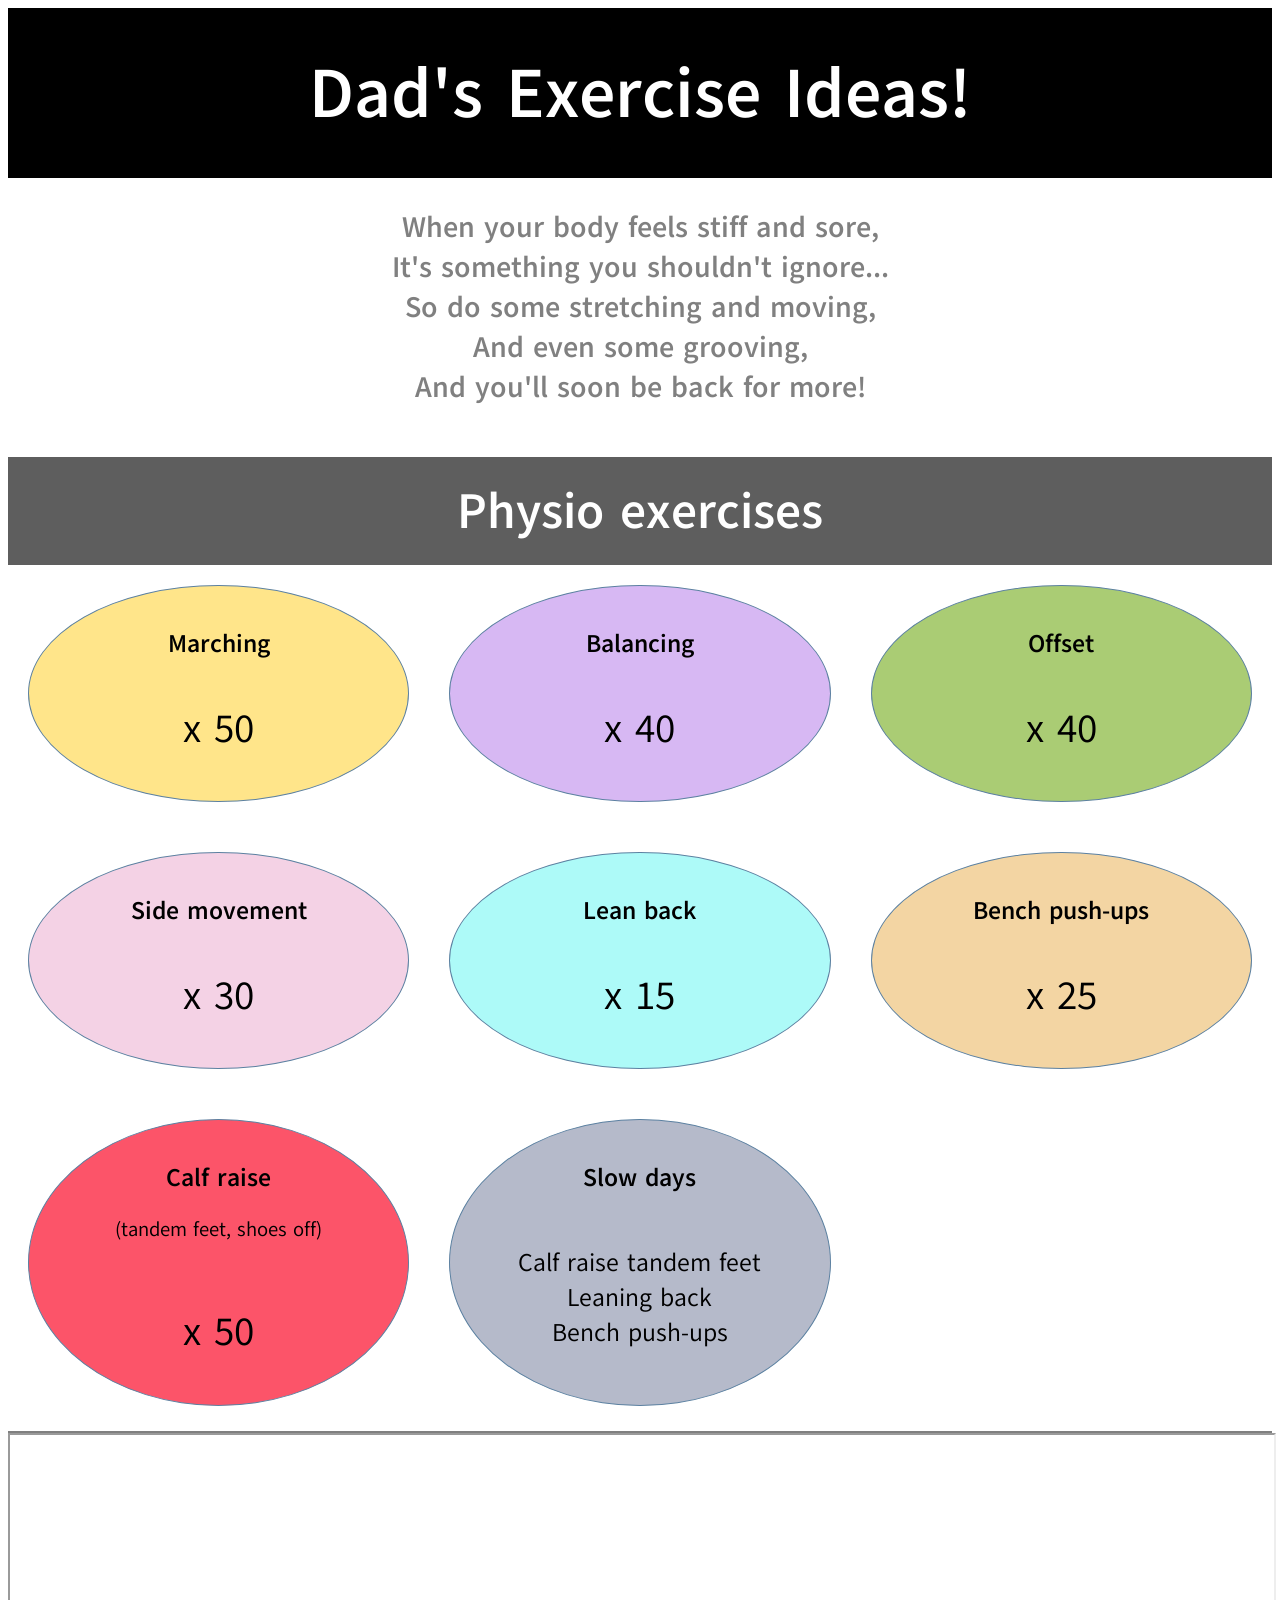
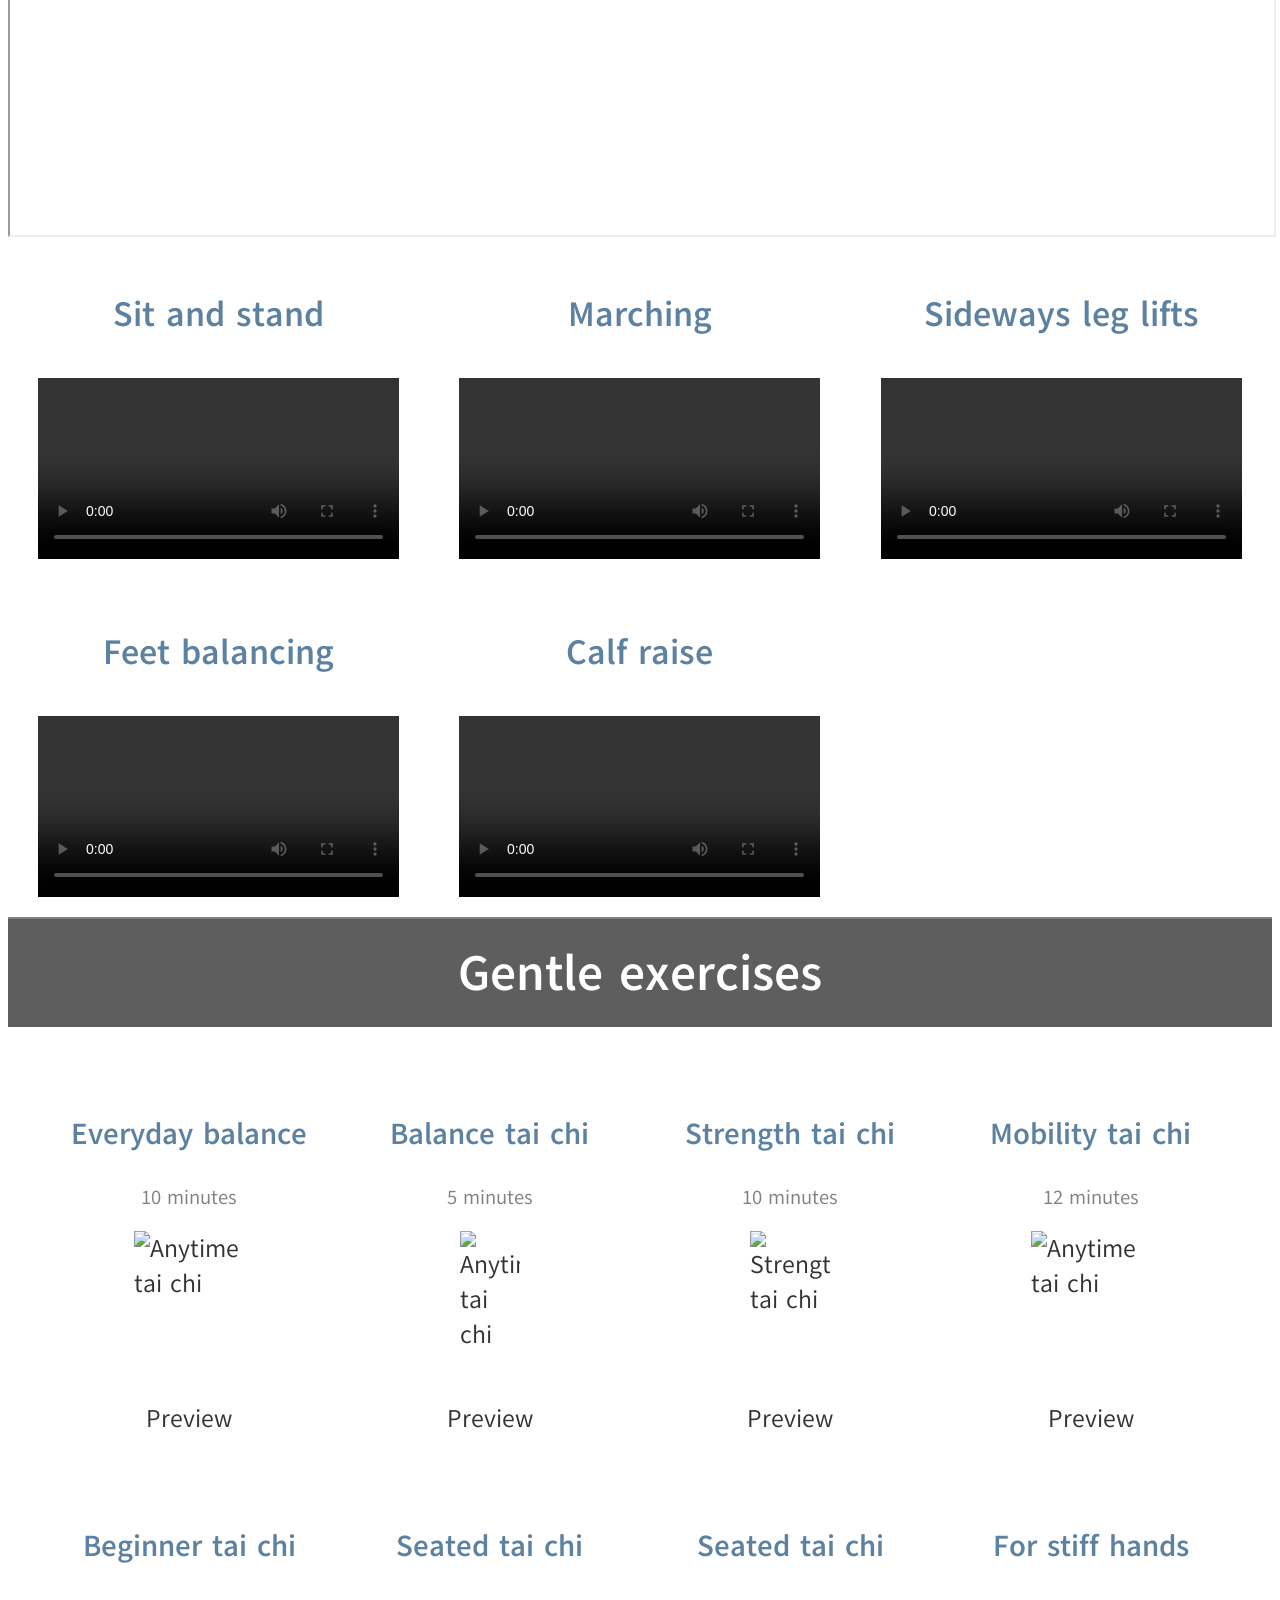
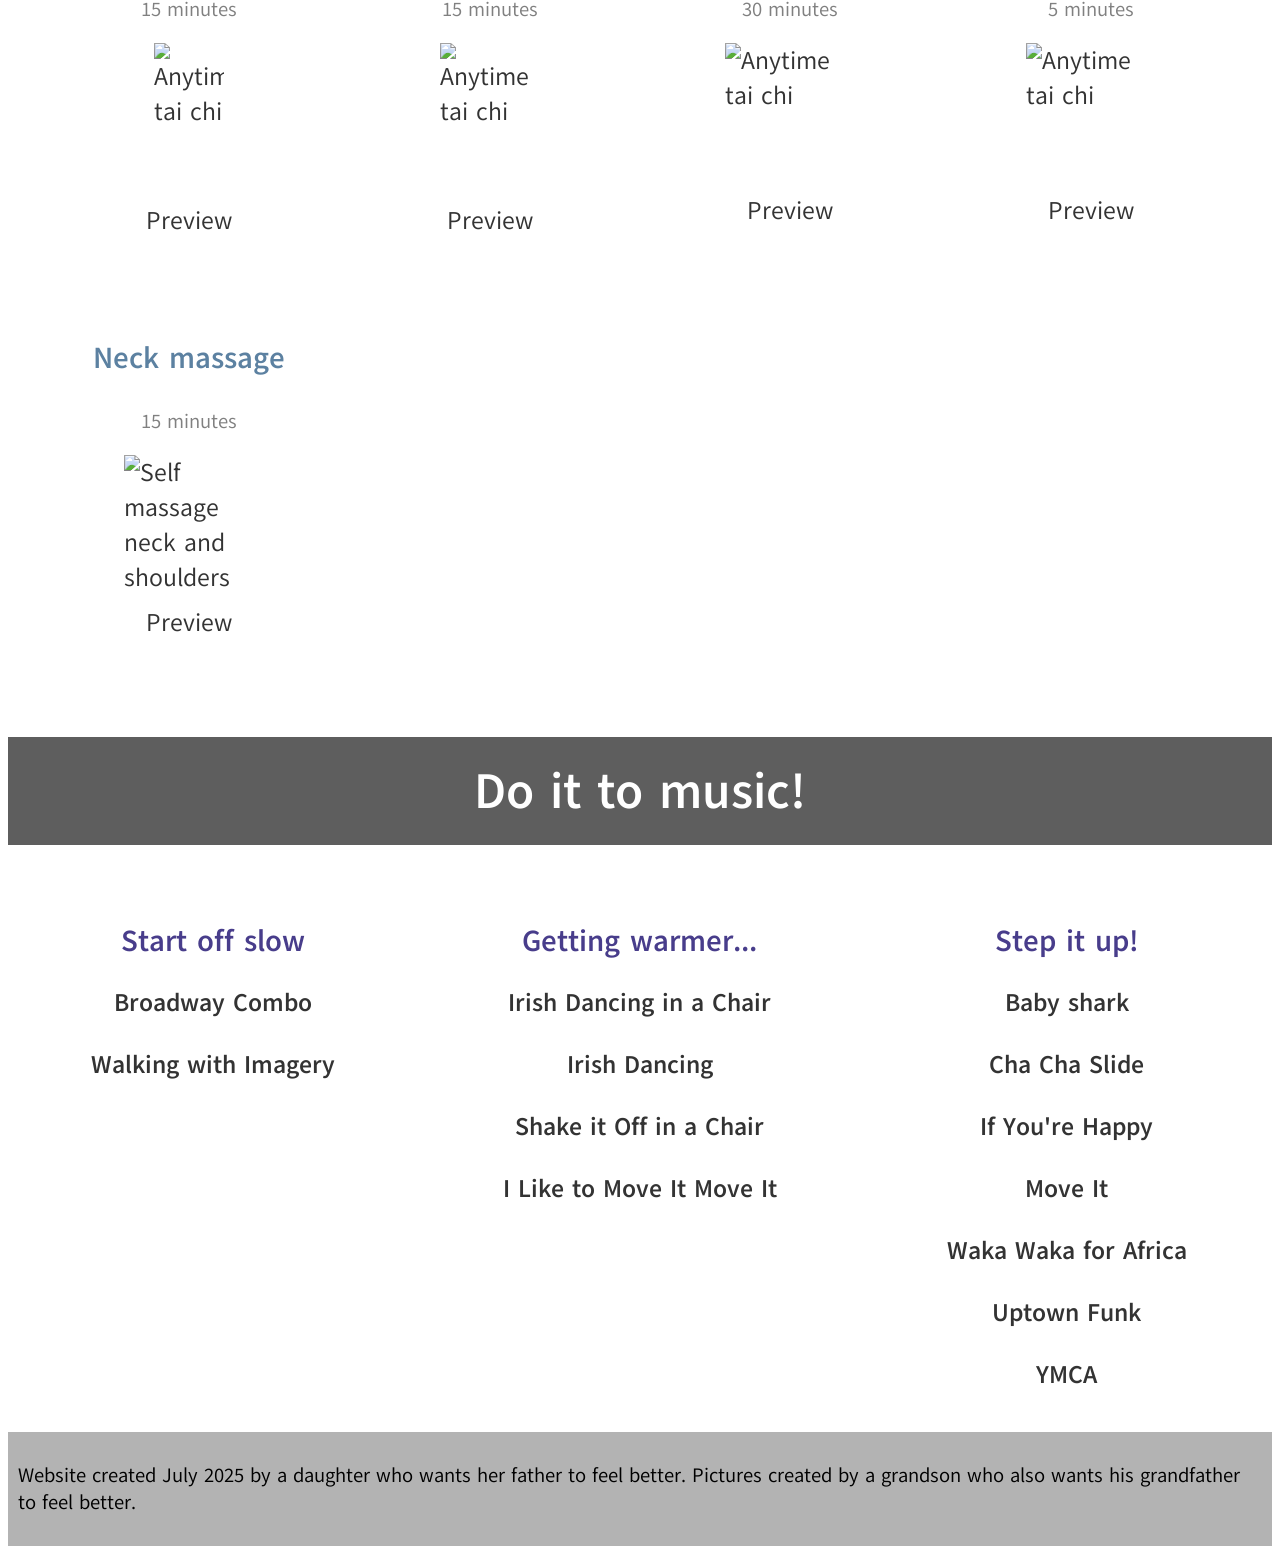
==== commit e6298af6: "Update index.html" ====
--- a/index.html
+++ b/index.html
@@ -100,7 +100,7 @@
 
   <section class="checklist">
     <!--    <iframe src="https://docs.google.com/spreadsheets/d/1CypsZyn6wIYOaL9ZvLCG5zPjiZzBwniogQijX63PVGg/edit?usp=sharing", range=A1:C8" width="400" height="400"></iframe> -->
-    <iframe src="https://docs.google.com/spreadsheets/d/1CypsZyn6wIYOaL9ZvLCG5zPjiZzBwniogQijX63PVGg/edit?usp=sharing, range=A2:H2" width="4000" height="300"></iframe>
+    <iframe src="https://docs.google.com/spreadsheets/d/1CypsZyn6wIYOaL9ZvLCG5zPjiZzBwniogQijX63PVGg/edit?usp=sharing, range=A2:H2" width="100%" height="400"></iframe>
 
   </section>
 
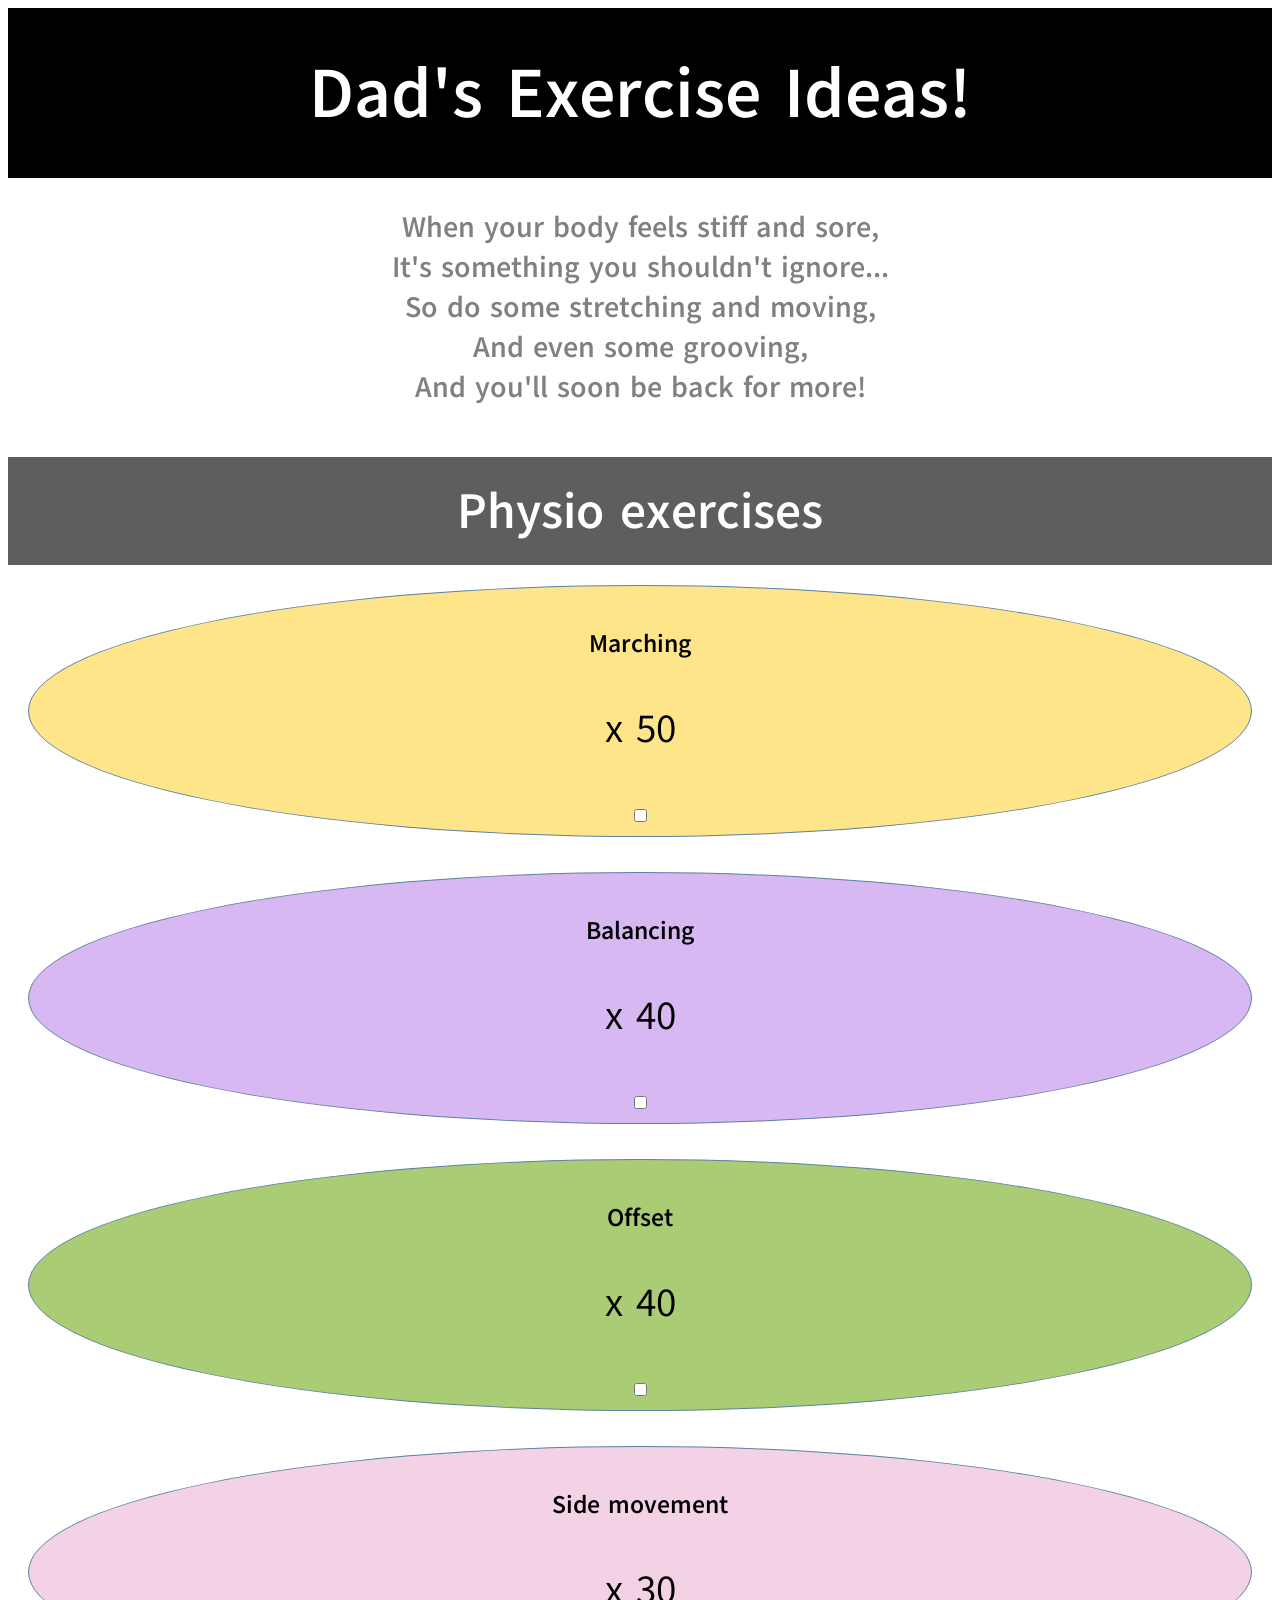
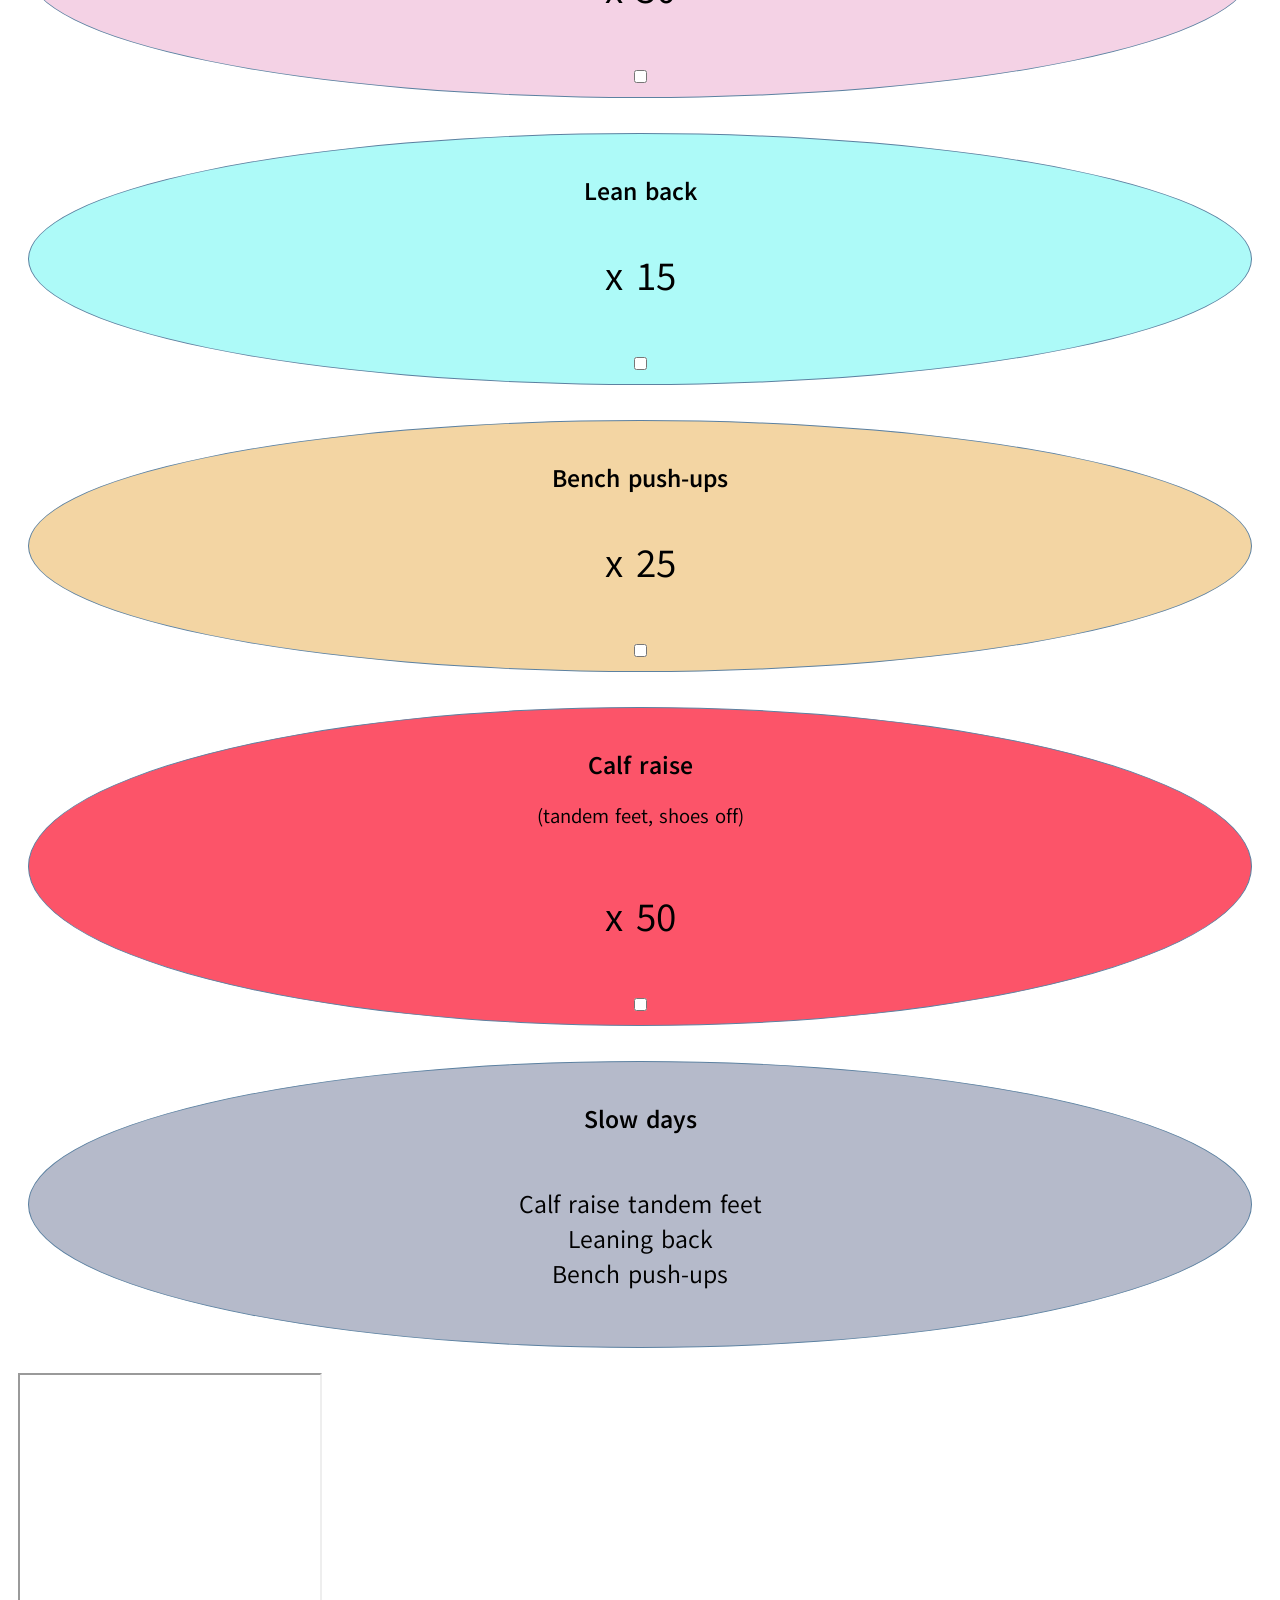
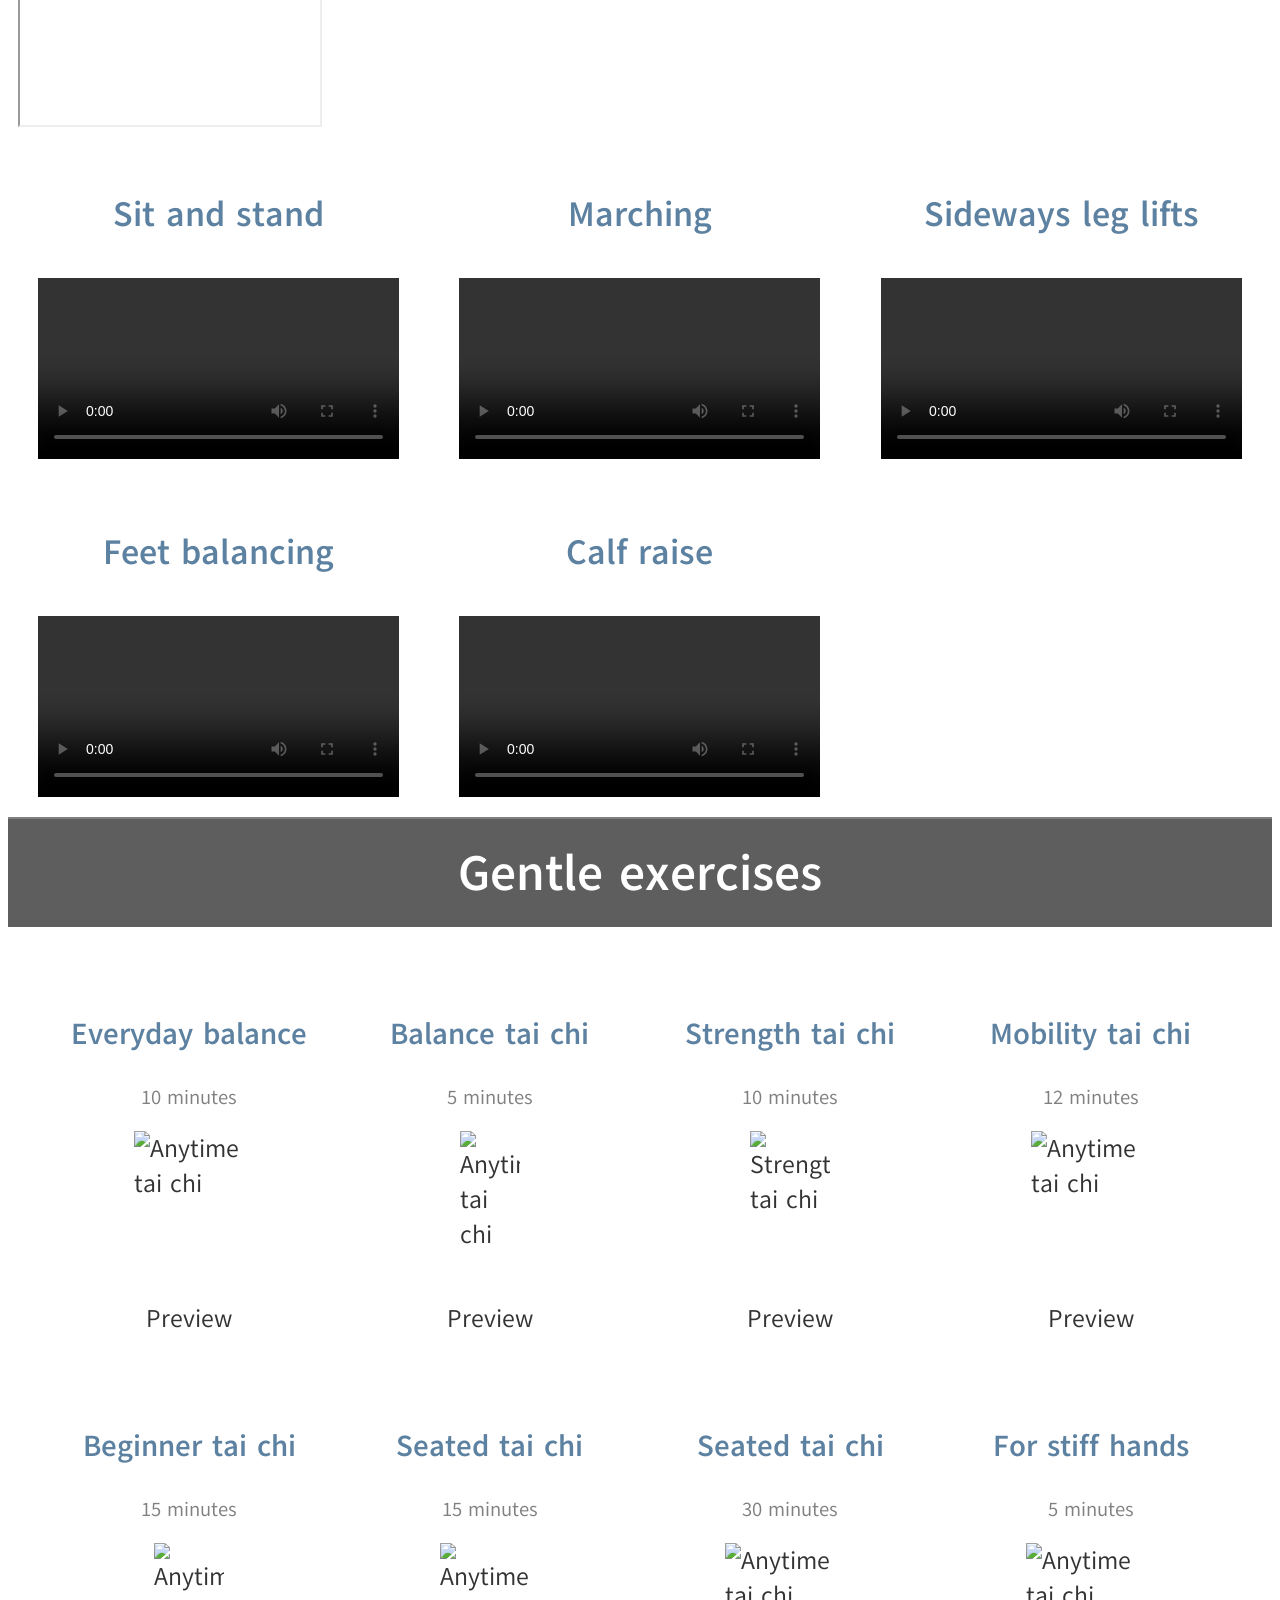
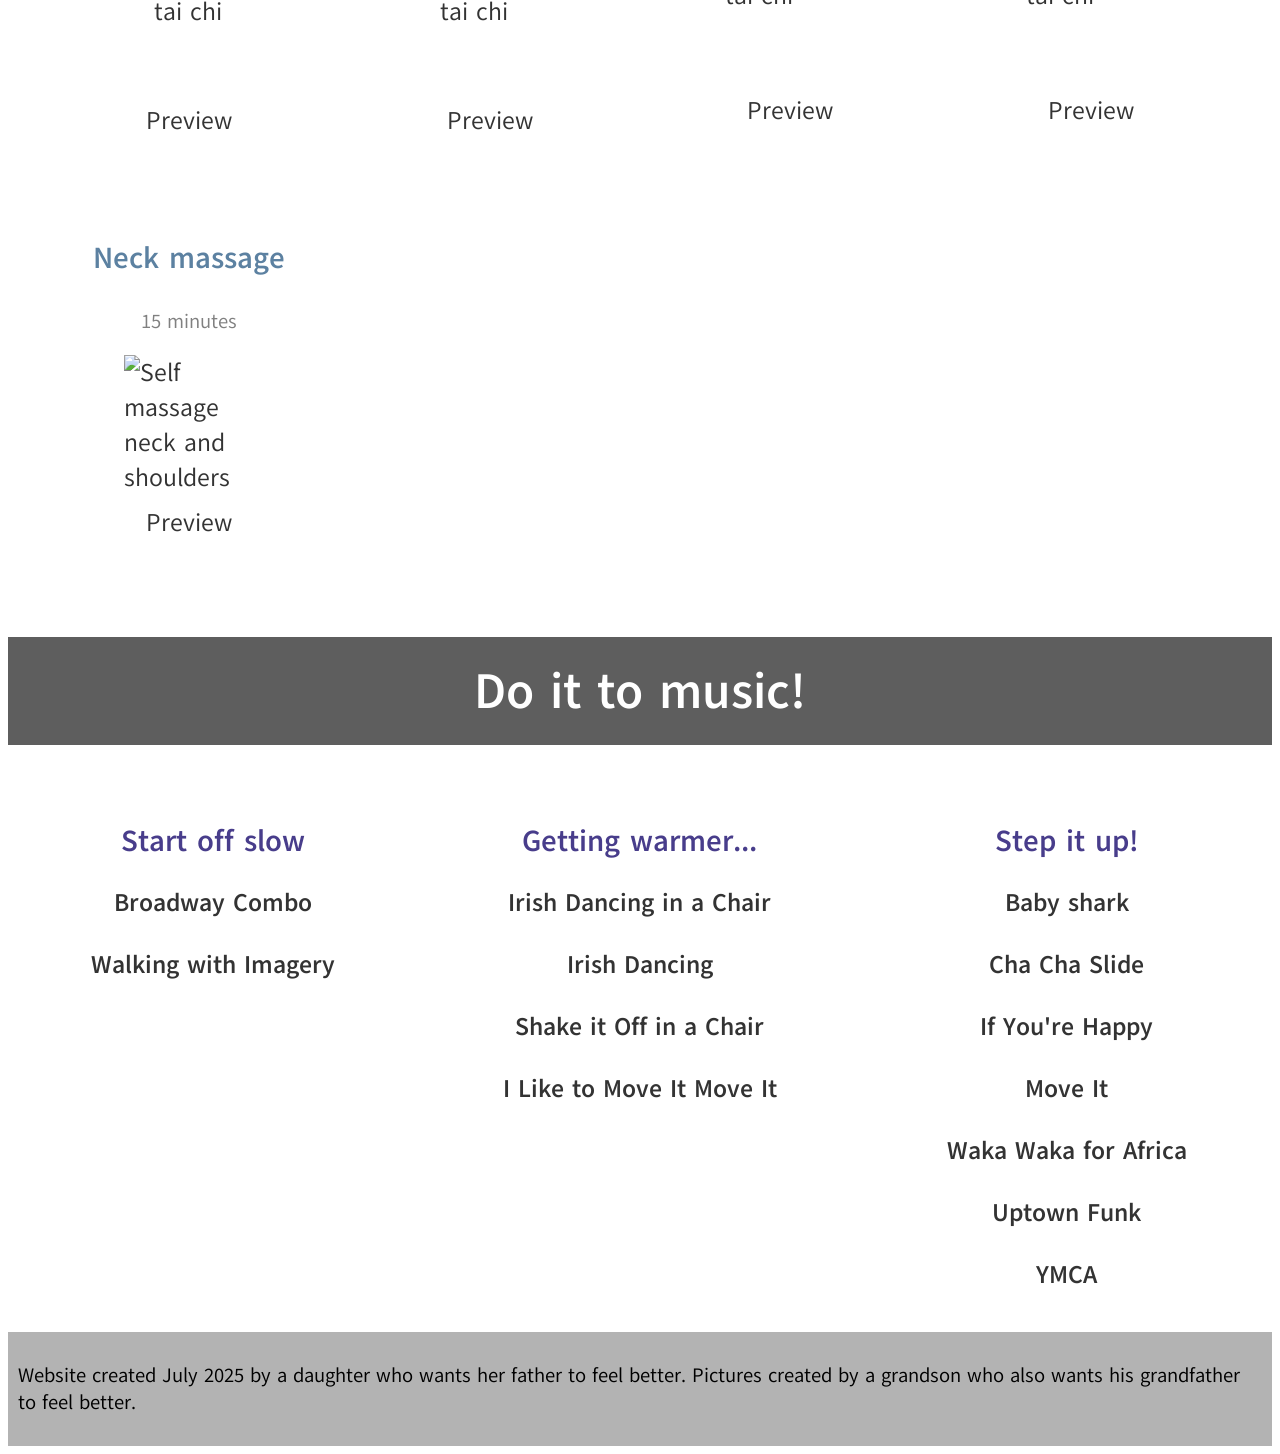
==== commit 1c25a219: "Update index.html" ====
--- a/index.html
+++ b/index.html
@@ -44,40 +44,118 @@
   <div class="exercise-dance-name">Physio exercises</div>
 
   <section class="repetition-tiles">
-    <div class="physio">
+    <div class="physio-1">
+
       <section class="physio-exercise">
         <div class="building-up-marching">Marching<br>
           <p class="repetitions">x 50</p>
+
+          <!--        -------------   CHECKBOX start  --------------- -->
+
+          <div class="checkbox">
+            <form method="POST" action="https://script.google.com/macros/s/AKfycbwqYmXbNcTy4lUhGDFDOT51fG7AbEjFR45N_cV5-1l0UtafPZ7CgO4Ex6dEfyu8z1JO/exec" id="form">
+              <div>
+                <input name="Marching" type="checkbox" placeholder="Marching" required>
+              </div>
+              <div>
+                <!--                 <button type="submit" id="submit">Done!</button> -->
+                <button type="submit" id="data-submit-button">Done!</button>
+              </div>
+            </form>
+          </div>
+
         </div>
       </section>
 
       <section class="physio-exercise">
         <div class="building-up-balancing">Balancing<br>
           <p class="repetitions">x 40</p>
+
+          <!--        -------------   CHECKBOX start  --------------- -->
+          <div class="checkbox">
+            <form method="POST" action="https://script.google.com/macros/s/AKfycbwqYmXbNcTy4lUhGDFDOT51fG7AbEjFR45N_cV5-1l0UtafPZ7CgO4Ex6dEfyu8z1JO/exec">
+              <div>
+                <input name="Balancing" type="checkbox" placeholder="Balancing" required>
+              </div>
+              <div>
+                <button type="submit">Done!</button>
+              </div>
+            </form>
+          </div>
+          <!--        -------------   CHECKBOX  end  --------------- -->
+
         </div>
       </section>
 
       <section class="physio-exercise">
         <div class="building-up-offset">Offset<br>
           <p class="repetitions">x 40</p>
+          <!--        -------------   CHECKBOX start  --------------- -->
+          <div class="checkbox">
+            <form method="POST" action="https://script.google.com/macros/s/AKfycbwqYmXbNcTy4lUhGDFDOT51fG7AbEjFR45N_cV5-1l0UtafPZ7CgO4Ex6dEfyu8z1JO/exec">
+              <div>
+                <input name="Offset" type="checkbox" placeholder="Offset" required>
+              </div>
+              <div>
+                <button type="submit">Done!</button>
+              </div>
+            </form>
+          </div>
+          <!--        -------------   CHECKBOX  end  --------------- -->
         </div>
       </section>
 
       <section class="physio-exercise">
         <div class="building-up-side-movement">Side movement<br>
           <p class="repetitions">x 30</p>
+          <!--        -------------   CHECKBOX start  --------------- -->
+          <div class="checkbox">
+            <form method="POST" action="https://script.google.com/macros/s/AKfycbwqYmXbNcTy4lUhGDFDOT51fG7AbEjFR45N_cV5-1l0UtafPZ7CgO4Ex6dEfyu8z1JO/exec">
+              <div>
+                <input name="Side movement" type="checkbox" placeholder="Side movement" required>
+              </div>
+              <div>
+                <button type="submit">Done!</button>
+              </div>
+            </form>
+          </div>
+          <!--        -------------   CHECKBOX  end  --------------- -->
         </div>
       </section>
 
       <section class="physio-exercise">
         <div class="building-up-lean-back">Lean back<br>
           <p class="repetitions">x 15</p>
+          <!--        -------------   CHECKBOX start  --------------- -->
+          <div class="checkbox">
+            <form method="POST" action="https://script.google.com/macros/s/AKfycbwqYmXbNcTy4lUhGDFDOT51fG7AbEjFR45N_cV5-1l0UtafPZ7CgO4Ex6dEfyu8z1JO/exec">
+              <div>
+                <input name="Side movement" type="checkbox" placeholder="Side movement" required>
+              </div>
+              <div>
+                <button type="submit">Done!</button>
+              </div>
+            </form>
+          </div>
+          <!--        -------------   CHECKBOX  end  --------------- -->
         </div>
       </section>
 
       <section class="physio-exercise">
         <div class="building-up-bench-push-ups">Bench push-ups<br>
           <p class="repetitions">x 25</p>
+          <!--        -------------   CHECKBOX start  --------------- -->
+          <div class="checkbox">
+            <form method="POST" action="https://script.google.com/macros/s/AKfycbwqYmXbNcTy4lUhGDFDOT51fG7AbEjFR45N_cV5-1l0UtafPZ7CgO4Ex6dEfyu8z1JO/exec">
+              <div>
+                <input name="Bench push-ups" type="checkbox" placeholder="Bench push-ups" required>
+              </div>
+              <div>
+                <button type="submit">Done!</button>
+              </div>
+            </form>
+          </div>
+          <!--        -------------   CHECKBOX  end  --------------- -->
         </div>
       </section>
 
@@ -85,6 +163,18 @@
         <div class="building-up-calf-raise">Calf raise<br>
           <p class="more-instruction">(tandem feet, shoes off)</p>
           <p class="repetitions">x 50</p>
+          <!--        -------------   CHECKBOX start  --------------- -->
+          <div class="checkbox">
+            <form method="POST" action="https://script.google.com/macros/s/AKfycbwqYmXbNcTy4lUhGDFDOT51fG7AbEjFR45N_cV5-1l0UtafPZ7CgO4Ex6dEfyu8z1JO/exec">
+              <div>
+                <input name="Calf raise" type="checkbox" placeholder="Calf raise" required>
+              </div>
+              <div>
+                <button type="submit">Done!</button>
+              </div>
+            </form>
+          </div>
+          <!--        -------------   CHECKBOX  end  --------------- -->
         </div>
       </section>
 
@@ -93,15 +183,50 @@
           <p class="slow-days">Calf raise tandem feet<br>Leaning back<br>Bench push-ups</p>
 
         </div>
-      </section>
-
-    </div>
-  </section>
-
-  <section class="checklist">
-    <!--    <iframe src="https://docs.google.com/spreadsheets/d/1CypsZyn6wIYOaL9ZvLCG5zPjiZzBwniogQijX63PVGg/edit?usp=sharing", range=A1:C8" width="400" height="400"></iframe> -->
-    <iframe src="https://docs.google.com/spreadsheets/d/1CypsZyn6wIYOaL9ZvLCG5zPjiZzBwniogQijX63PVGg/edit?usp=sharing, range=A2:H2" width="100%" height="400"></iframe>
-
+
+      </section>
+
+      <section class="physio-exercise">
+        <div class="daily-data">
+          <iframe src="https://docs.google.com/spreadsheets/d/e/2PACX-1vRIQQegjMAMi73wuwzy0kYAzWCbmtqtKuzkYt1z4pOhN2A5qoVZhrnka4LWViAekkg2TxTD1KUtoX1q/pubhtml?gid=867364620&amp;single=true&amp;widget=true&amp;headers=false" width="auto" height="350px"></iframe>
+        </div>
+      </section>
+      <!--         <div class="daily-data">
+        <iframe src="https://docs.google.com/spreadsheets/d/e/2PACX-1vRIQQegjMAMi73wuwzy0kYAzWCbmtqtKuzkYt1z4pOhN2A5qoVZhrnka4LWViAekkg2TxTD1KUtoX1q/pubhtml?gid=0&amp;single=true&amp;widget=true&amp;headers=false" width=500px; height=100px;></iframe>
+        </div> -->
+
+      <!--     </div>
+  </section> -->
+      <!-- 
+      <section class="todays-exercises">
+        <h3>Exercises I did today</h3>
+        <section class="checklist"> -->
+      <!--         <form -->
+      <!--           <form id="dadExerciseChecklist" action="/submit_form" method="post"> -->
+      <!--                 <form id="form" action="/submit_form" method="post">
+            <label form="date">Date</label><br>
+            <input type="date" class="date" id="Date" name="date"><br><br>
+            <label><input type="checkbox" name="exercise" value="Checked">Marching<br></label>
+  -->
+      <!--             <input type="checkbox" id="ticked-box" name="exercise1" value="Marching">
+            <label for="exercise1">Marching</label><br> -->
+
+      <!--             <label><input type="checkbox" name="exercise" id="checked" checked>Balancing<br></label> -->
+      <!--             <label><input type="checkbox" name="exercise" value="Checked">Balancing<br></label>
+            <label><input type="checkbox" name="exercise" value="Checked">Offset<br></label>
+            <label><input type="checkbox" name="exercise" value="Checked">Side movement<br></label>
+            <label><input type="checkbox" name="exercise" value="Checked">Lean back<br></label>
+            <label><input type="checkbox" name="exercise" value="Checked">Bench push-ups<br></label>
+            <label><input type="checkbox" name="exercise" value="Checked">Calf raise<br></label>
+            <br>
+            <div class="submit-button">
+              <input type="submit" id="submit" value="Submit">
+            </div>
+          </form>
+        </section>
+      </section> -->
+
+    </div>
   </section>
 
   <!--     </div>
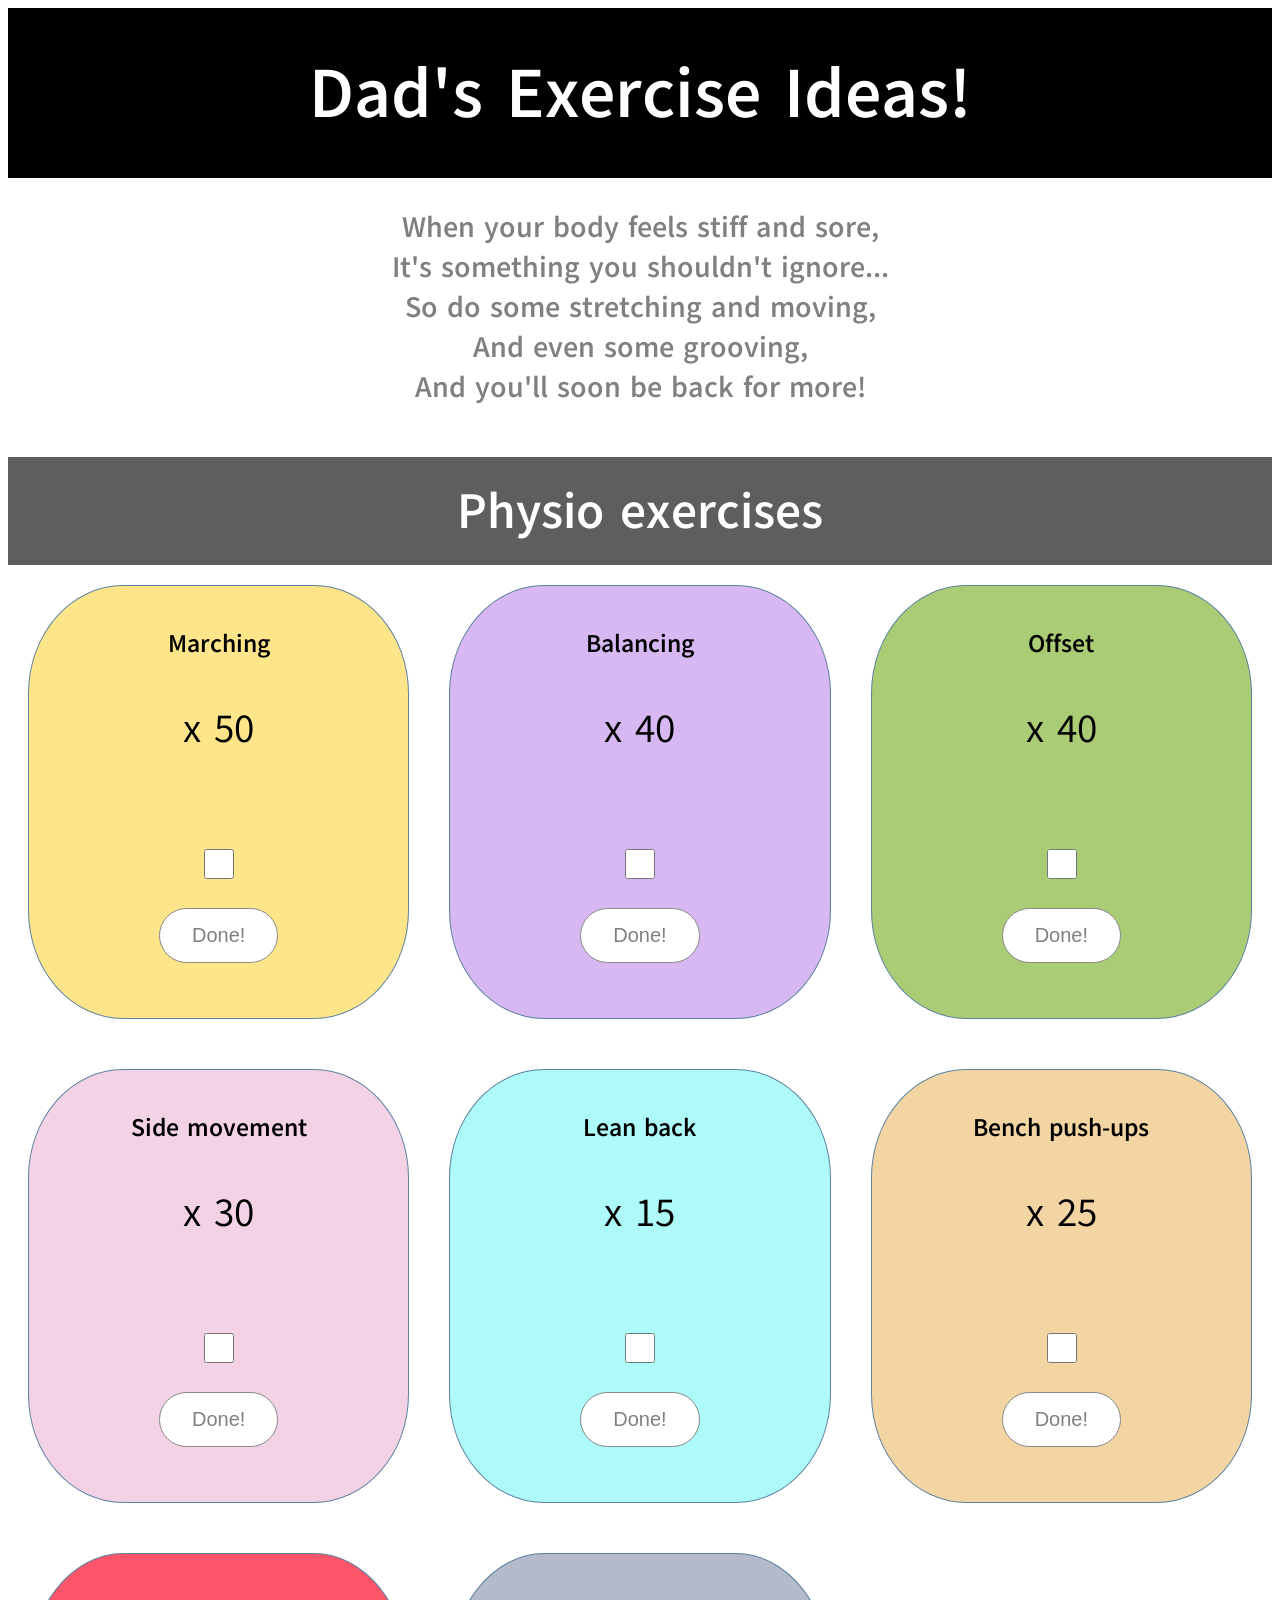
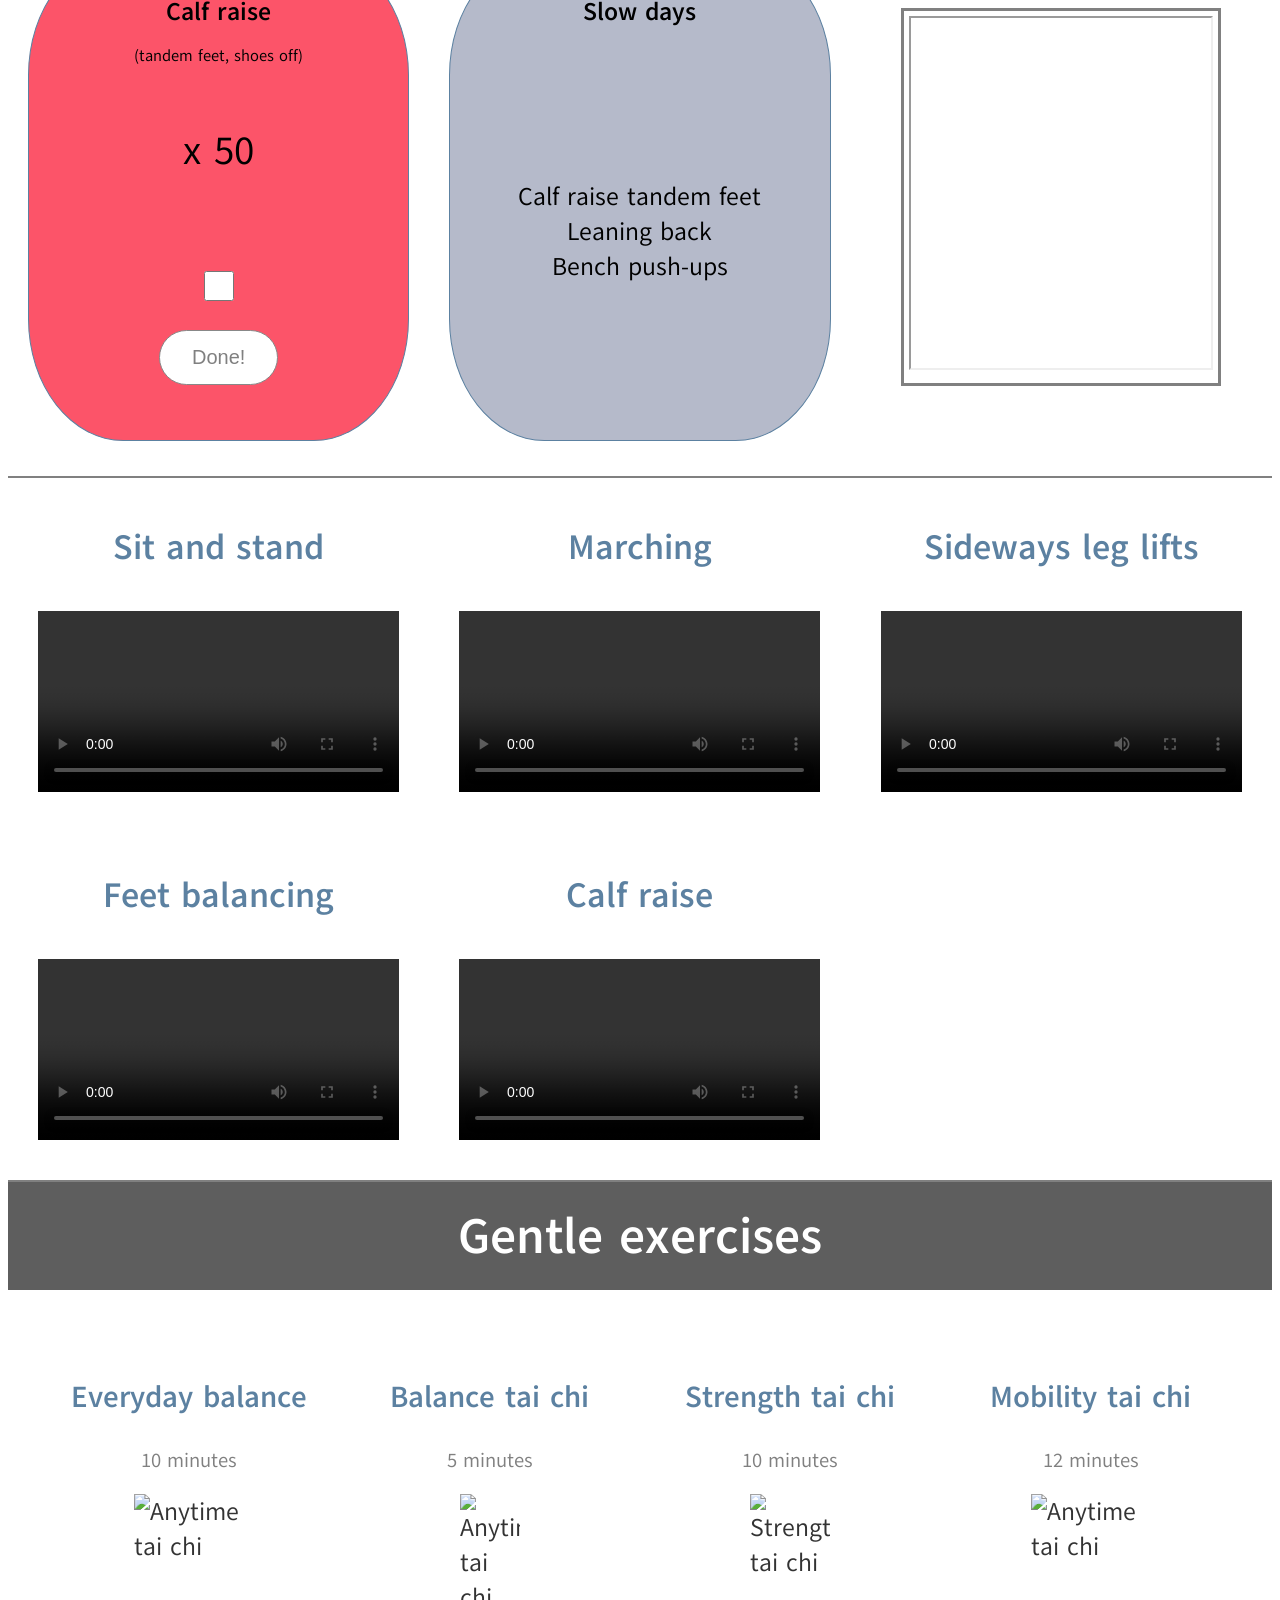
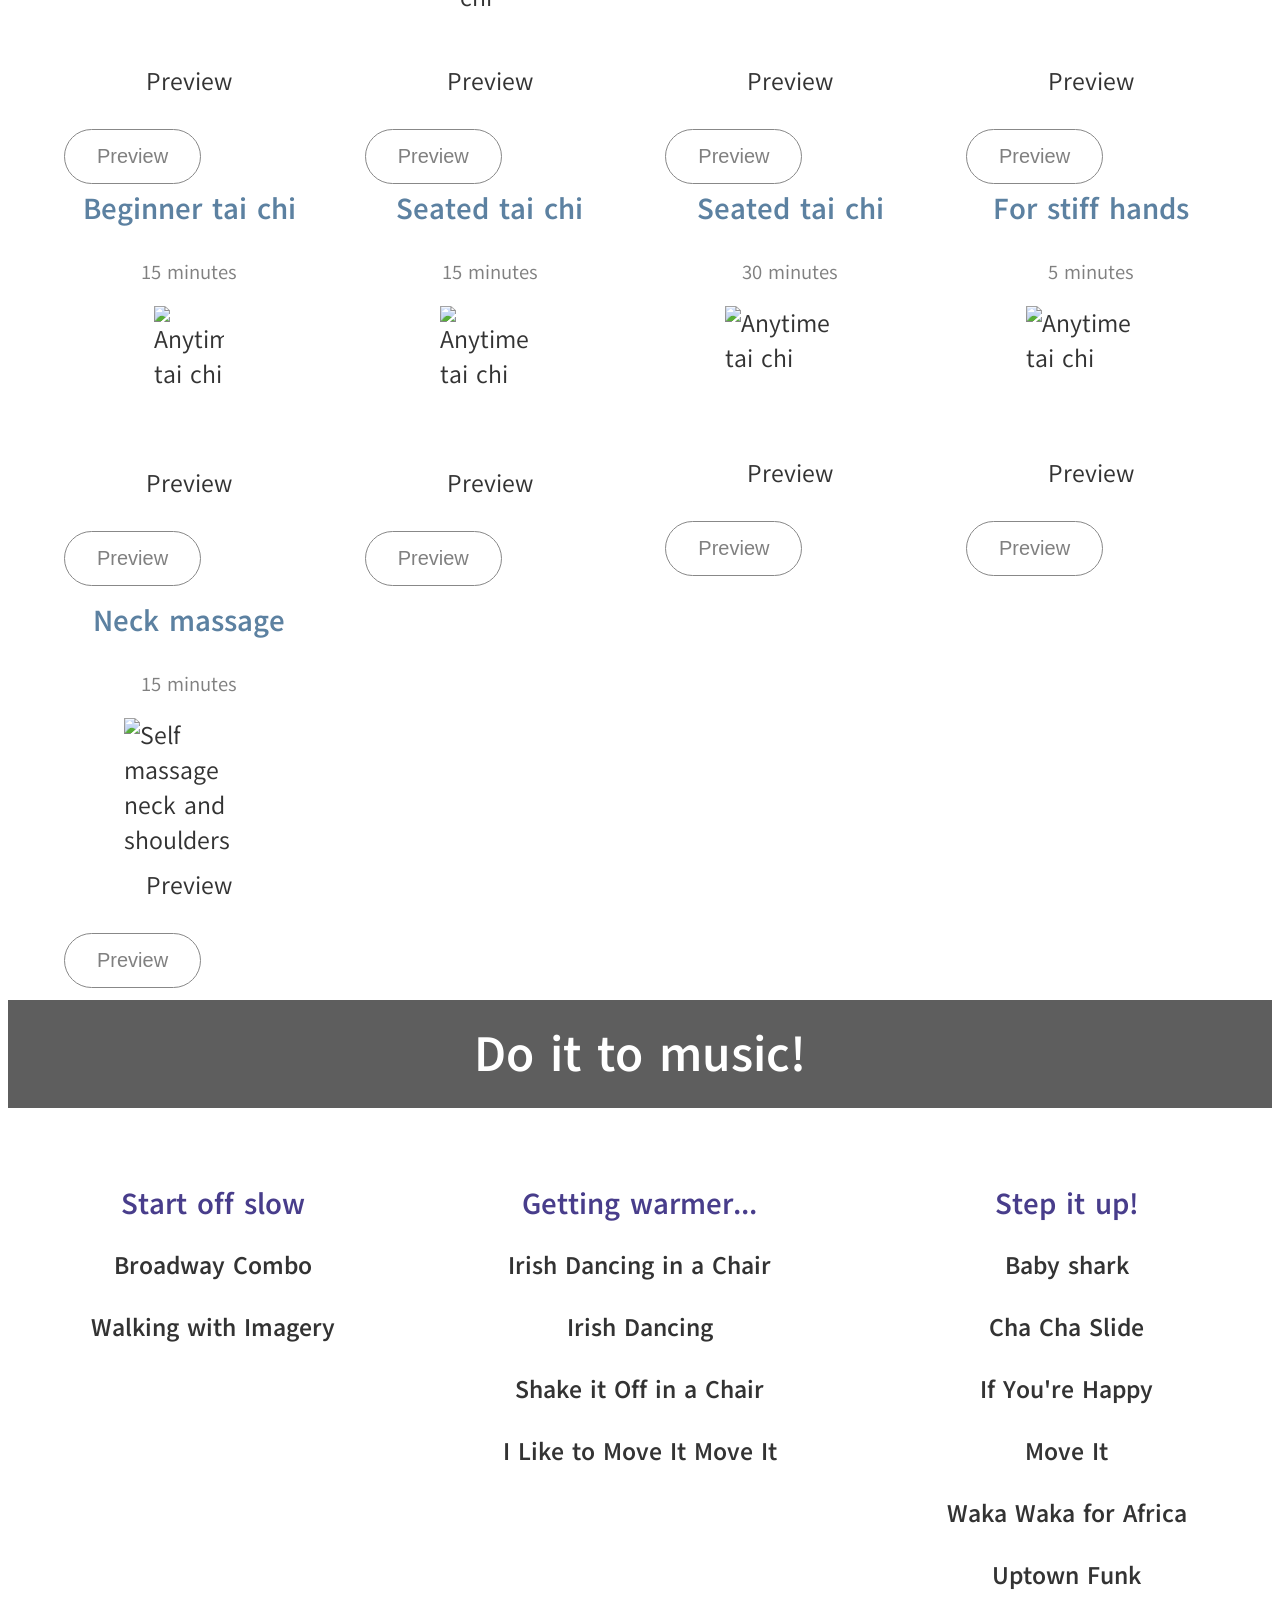
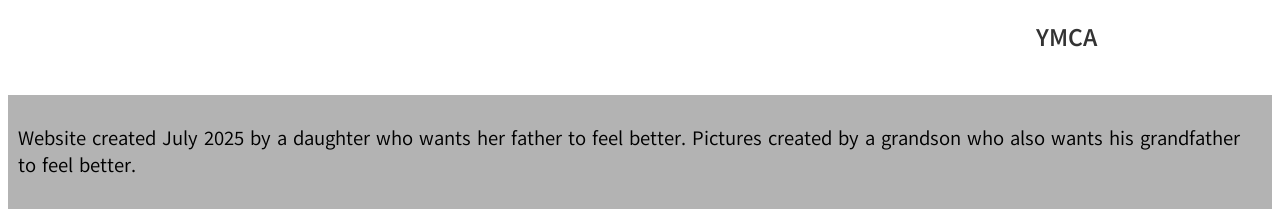
==== commit 679365e7: "Update index.html" ====
--- a/index.html
+++ b/index.html
@@ -50,16 +50,15 @@
         <div class="building-up-marching">Marching<br>
           <p class="repetitions">x 50</p>
 
-          <!--        -------------   CHECKBOX start  --------------- -->
-
+          <!--        -------------   CHECKBOX start  --------------- --> 
           <div class="checkbox">
-            <form method="POST" action="https://script.google.com/macros/s/AKfycbwqYmXbNcTy4lUhGDFDOT51fG7AbEjFR45N_cV5-1l0UtafPZ7CgO4Ex6dEfyu8z1JO/exec" id="form">
-              <div>
-                <input name="Marching" type="checkbox" placeholder="Marching" required>
-              </div>
-              <div>
-                <!--                 <button type="submit" id="submit">Done!</button> -->
-                <button type="submit" id="data-submit-button">Done!</button>
+            <!--             <form method="POST" action="https://script.google.com/macros/s/AKfycbwqYmXbNcTy4lUhGDFDOT51fG7AbEjFR45N_cV5-1l0UtafPZ7CgO4Ex6dEfyu8z1JO/exec" id="form"> -->
+            <form action="https://script.google.com/macros/s/AKfycbwqYmXbNcTy4lUhGDFDOT51fG7AbEjFR45N_cV5-1l0UtafPZ7CgO4Ex6dEfyu8z1JO/exec" method="post" id="form-marching">
+              <div>
+                <input name="Marching" type="checkbox" placeholder="Marching" required> 
+              </div>
+              <div>
+              <button type="submit">Done!</button>
               </div>
             </form>
           </div>
@@ -73,7 +72,8 @@
 
           <!--        -------------   CHECKBOX start  --------------- -->
           <div class="checkbox">
-            <form method="POST" action="https://script.google.com/macros/s/AKfycbwqYmXbNcTy4lUhGDFDOT51fG7AbEjFR45N_cV5-1l0UtafPZ7CgO4Ex6dEfyu8z1JO/exec">
+<!--             <form method="POST" action="https://script.google.com/macros/s/AKfycbwqYmXbNcTy4lUhGDFDOT51fG7AbEjFR45N_cV5-1l0UtafPZ7CgO4Ex6dEfyu8z1JO/exec"> --> 
+                 <form action="https://script.google.com/macros/s/AKfycbwqYmXbNcTy4lUhGDFDOT51fG7AbEjFR45N_cV5-1l0UtafPZ7CgO4Ex6dEfyu8z1JO/exec" method="post" id="form-balancing">
               <div>
                 <input name="Balancing" type="checkbox" placeholder="Balancing" required>
               </div>
@@ -92,7 +92,8 @@
           <p class="repetitions">x 40</p>
           <!--        -------------   CHECKBOX start  --------------- -->
           <div class="checkbox">
-            <form method="POST" action="https://script.google.com/macros/s/AKfycbwqYmXbNcTy4lUhGDFDOT51fG7AbEjFR45N_cV5-1l0UtafPZ7CgO4Ex6dEfyu8z1JO/exec">
+<!--             <form method="POST" action="https://script.google.com/macros/s/AKfycbwqYmXbNcTy4lUhGDFDOT51fG7AbEjFR45N_cV5-1l0UtafPZ7CgO4Ex6dEfyu8z1JO/exec"> -->
+             <form action="https://script.google.com/macros/s/AKfycbwqYmXbNcTy4lUhGDFDOT51fG7AbEjFR45N_cV5-1l0UtafPZ7CgO4Ex6dEfyu8z1JO/exec" method="post" id="form-offset">
               <div>
                 <input name="Offset" type="checkbox" placeholder="Offset" required>
               </div>
@@ -110,7 +111,8 @@
           <p class="repetitions">x 30</p>
           <!--        -------------   CHECKBOX start  --------------- -->
           <div class="checkbox">
-            <form method="POST" action="https://script.google.com/macros/s/AKfycbwqYmXbNcTy4lUhGDFDOT51fG7AbEjFR45N_cV5-1l0UtafPZ7CgO4Ex6dEfyu8z1JO/exec">
+<!--             <form method="POST" action="https://script.google.com/macros/s/AKfycbwqYmXbNcTy4lUhGDFDOT51fG7AbEjFR45N_cV5-1l0UtafPZ7CgO4Ex6dEfyu8z1JO/exec"> -->
+                   <form action="https://script.google.com/macros/s/AKfycbwqYmXbNcTy4lUhGDFDOT51fG7AbEjFR45N_cV5-1l0UtafPZ7CgO4Ex6dEfyu8z1JO/exec" method="post" id="formSideMovement">
               <div>
                 <input name="Side movement" type="checkbox" placeholder="Side movement" required>
               </div>
@@ -128,9 +130,10 @@
           <p class="repetitions">x 15</p>
           <!--        -------------   CHECKBOX start  --------------- -->
           <div class="checkbox">
-            <form method="POST" action="https://script.google.com/macros/s/AKfycbwqYmXbNcTy4lUhGDFDOT51fG7AbEjFR45N_cV5-1l0UtafPZ7CgO4Ex6dEfyu8z1JO/exec">
-              <div>
-                <input name="Side movement" type="checkbox" placeholder="Side movement" required>
+<!--             <form method="POST" action="https://script.google.com/macros/s/AKfycbwqYmXbNcTy4lUhGDFDOT51fG7AbEjFR45N_cV5-1l0UtafPZ7CgO4Ex6dEfyu8z1JO/exec"> -->
+                  <form action="https://script.google.com/macros/s/AKfycbwqYmXbNcTy4lUhGDFDOT51fG7AbEjFR45N_cV5-1l0UtafPZ7CgO4Ex6dEfyu8z1JO/exec" method="post" id="formLeanBack">
+              <div>
+                <input name="Lean back" type="checkbox" placeholder="Lean back" required>
               </div>
               <div>
                 <button type="submit">Done!</button>
@@ -146,7 +149,8 @@
           <p class="repetitions">x 25</p>
           <!--        -------------   CHECKBOX start  --------------- -->
           <div class="checkbox">
-            <form method="POST" action="https://script.google.com/macros/s/AKfycbwqYmXbNcTy4lUhGDFDOT51fG7AbEjFR45N_cV5-1l0UtafPZ7CgO4Ex6dEfyu8z1JO/exec">
+<!--             <form method="POST" action="https://script.google.com/macros/s/AKfycbwqYmXbNcTy4lUhGDFDOT51fG7AbEjFR45N_cV5-1l0UtafPZ7CgO4Ex6dEfyu8z1JO/exec"> -->
+                <form action="https://script.google.com/macros/s/AKfycbwqYmXbNcTy4lUhGDFDOT51fG7AbEjFR45N_cV5-1l0UtafPZ7CgO4Ex6dEfyu8z1JO/exec" method="post" id="formBenchPushUps">
               <div>
                 <input name="Bench push-ups" type="checkbox" placeholder="Bench push-ups" required>
               </div>
@@ -165,7 +169,8 @@
           <p class="repetitions">x 50</p>
           <!--        -------------   CHECKBOX start  --------------- -->
           <div class="checkbox">
-            <form method="POST" action="https://script.google.com/macros/s/AKfycbwqYmXbNcTy4lUhGDFDOT51fG7AbEjFR45N_cV5-1l0UtafPZ7CgO4Ex6dEfyu8z1JO/exec">
+<!--             <form method="POST" action="https://script.google.com/macros/s/AKfycbwqYmXbNcTy4lUhGDFDOT51fG7AbEjFR45N_cV5-1l0UtafPZ7CgO4Ex6dEfyu8z1JO/exec"> -->
+                <form action="https://script.google.com/macros/s/AKfycbwqYmXbNcTy4lUhGDFDOT51fG7AbEjFR45N_cV5-1l0UtafPZ7CgO4Ex6dEfyu8z1JO/exec" method="post" id="formCalfRaise">
               <div>
                 <input name="Calf raise" type="checkbox" placeholder="Calf raise" required>
               </div>
--- a/style.css
+++ b/style.css
@@ -213,210 +213,350 @@
 
 /* PHYSIO EXERCISES MOBILE RESPONSIVENESS MOBILE PORTRAIT START */
 @media screen and (max-width: 320px) {
-  .physio {
-    display: grid;
-    grid-template-columns: repeat(1, 1fr);
+  .physio-1 {
+    display: grid;
+    /*     grid-template-columns: repeat(2, 1fr); */
+    grid-template-columns: repeat(1fr);
     grid-auto-columns: auto;
     background-color: white;
     padding-bottom: 15px;
     margin-bottom: 25px;
     margin: auto;
-    row-gap: 10px;  
+    row-gap: 10px;
+    /*     justify-content: space-between; */
+/*     border: 5px solid green; */
     border-bottom: 2px solid grey;
-    /*                 border: 5px solid blue; */
+  }
+
+  .physio {
+    display: grid;
+    /*     grid-template-columns: repeat(1, 1fr); */
+    grid-template-columns: repeat(1fr);
+    grid-auto-columns: auto;
+    justify-content: center;
+    background-color: white;
+    padding-bottom: 15px;
+    margin-bottom: 15px;
+    margin: auto;
+    row-gap: 10px;
+    border-bottom: 2px solid grey;
+/*     border: 5px solid blue; */
   }
 
   .repetition-tiles {
     display: grid;
     grid-template-columns: repeat(auto, auto);
-/*     border: 5px solid blue; */
+/*     border: 5px solid red; */
   }
 
   .physio-exercise {
     display: grid;
-    grid-template-columns: 1fr, 1fr;
+    grid-template-columns: 1fr;
+    grid-auto-columns: auto;
+    justify-content: center;
     padding: 5px;
     margin: 5px;
     width: 200px;
-/*     border: 5px solid yellow; */
-  }
-
-  
-   .building-up-marching {
-    display: grid;
-    grid-template-columns: repeat(1, 1fr);
+/*     border: 5px solid purple; */
+  }
+
+  .building-up-marching {
+    display: grid;
+    grid-template-columns: repeat(1, 1fr);
+    width: 200px;
     padding: 5px;
     /*      border: 5px solid yellow; */
     margin: 10px;
     padding-top: 40px;
-    font-size: 25px;
-    text-align: center;
-    font-weight: bold;
-    color: #black;
-    border-style: solid;
-    border-width: 1px;
-    border-color: #5c81a1;
-    border-radius: 50%;
+    font-size: 20px;
+    text-align: center;
+    font-weight: bold;
+    color: black;
+    border-style: solid;
+    border-width: 1px;
+    border-color: #5c81a1;
+    border-radius: 25%;
     background-color: #ffe58a;
-/*     border: 5px solid pink; */
-  }
-  
+    /*     border: 5px solid pink; */
+  }
+
   .building-up-balancing {
     display: grid;
     grid-template-columns: repeat(1, 1fr);
+    width: 200px;
     padding: 5px;
     /*      border: 5px solid yellow; */
     margin: 10px;
     padding-top: 40px;
-    font-size: 25px;
-    text-align: center;
-    font-weight: bold;
-    color: #black;
-    border-style: solid;
-    border-width: 1px;
-    border-color: #5c81a1;
-    border-radius: 50%;
+    font-size: 20px;
+    text-align: center;
+    font-weight: bold;
+    color: black;
+    border-style: solid;
+    border-width: 1px;
+    border-color: #5c81a1;
+    border-radius: 25%;
     background-color: #d7b8f3;
-/*     border: 5px solid pink; */
-  }
-   
+    /*     border: 5px solid pink; */
+  }
+
   .building-up-offset {
     display: grid;
     grid-template-columns: repeat(1, 1fr);
+    width: 200px;
     padding: 5px;
     /*      border: 5px solid yellow; */
     margin: 10px;
     padding-top: 40px;
-    font-size: 25px;
-    text-align: center;
-    font-weight: bold;
-    color: #black;
-    border-style: solid;
-    border-width: 1px;
-    border-color: #5c81a1;
-    border-radius: 50%;
+    font-size: 20px;
+    text-align: center;
+    font-weight: bold;
+    color: black;
+    border-style: solid;
+    border-width: 1px;
+    border-color: #5c81a1;
+    border-radius: 25%;
     background-color: #aacc74;
-/*     border: 5px solid pink; */
-  }
-  
-   .building-up-side-movement {
-    display: grid;
-    grid-template-columns: repeat(1, 1fr);
+    /*     border: 5px solid pink; */
+  }
+
+  .building-up-side-movement {
+    display: grid;
+    grid-template-columns: repeat(1, 1fr);
+    width: 200px;
     padding: 5px;
     /*      border: 5px solid yellow; */
     margin: 10px;
     padding-top: 40px;
-    font-size: 25px;
-    text-align: center;
-    font-weight: bold;
-    color: #black;
-    border-style: solid;
-    border-width: 1px;
-    border-color: #5c81a1;
-    border-radius: 50%;
-    background-color: #f4d2e5;
-/*     border: 5px solid pink; */
-  }
-    .building-up-lean-back {
-    display: grid;
-    grid-template-columns: repeat(1, 1fr);
-    padding: 5px;
-    /*      border: 5px solid yellow; */
+    font-size: 20px;
+    text-align: center;
+    font-weight: bold;
+    color: black;
+    border-style: solid;
+    border-width: 1px;
+    border-color: #5c81a1;
+    border-radius: 25%;
+ background-color: #f4d2e5;
+    /*     border: 5px solid pink; */
+  }
+
+  .building-up-lean-back {
+    display: grid;
+    grid-template-columns: repeat(1, 1fr);
+    width: 200px;
+    padding: 5px;
     margin: 10px;
     padding-top: 40px;
-    font-size: 25px;
-    text-align: center;
-    font-weight: bold;
-    color: #black;
-    border-style: solid;
-    border-width: 1px;
-    border-color: #5c81a1;
-    border-radius: 50%;
-    background-color: #adfaf8;
-/*     border: 5px solid pink; */
-  }
-  
-   .building-up-bench-push-ups {
-    display: grid;
-    grid-template-columns: repeat(1, 1fr);
-    padding: 5px;
-    /*      border: 5px solid yellow; */
+    font-size: 20px;
+    text-align: center;
+    font-weight: bold;
+    color: black;
+    border-style: solid;
+    border-width: 1px;
+    border-color: #5c81a1;
+    border-radius: 25%;
+     background-color: #adfaf8;
+/*             border: 5px solid red; */
+  }
+
+  .building-up-bench-push-ups {
+    display: grid;
+    grid-template-columns: repeat(1, 1fr);
+    width: 200px;
+    padding: 5px;
     margin: 10px;
     padding-top: 40px;
-    font-size: 25px;
-    text-align: center;
-    font-weight: bold;
-    color: #black;
-    border-style: solid;
-    border-width: 1px;
-    border-color: #5c81a1;
-    border-radius: 50%;
+    font-size: 20px;
+    text-align: center;
+    font-weight: bold;
+    color: black;
+    border-style: solid;
+    border-width: 1px;
+    border-color: #5c81a1;
+    border-radius: 25%;
     background-color: #f3d5a3;
-/*     border: 5px solid pink; */
-  }
-  
-   .building-up-calf-raise {
-    display: grid;
-    grid-template-columns: repeat(1, 1fr);
-    padding: 5px;
-    /*      border: 5px solid yellow; */
+    /*     border: 5px solid pink; */
+  }
+
+  .building-up-calf-raise {
+    display: grid;
+    grid-template-columns: repeat(1, 1fr);
+    width: 200px;
+    padding: 5px;
     margin: 10px;
     padding-top: 40px;
-    font-size: 25px;
-    text-align: center;
-    font-weight: bold;
-    color: #black;
-    border-style: solid;
-    border-width: 1px;
-    border-color: #5c81a1;
-    border-radius: 50%;
+    font-size: 20px;
+    text-align: center;
+    font-weight: bold;
+    color: black;
+    border-style: solid;
+    border-width: 1px;
+    border-color: #5c81a1;
+    border-radius: 25%;
     background-color: #fc5469;
-/*     border: 5px solid pink; */
-  }
-  
-   .building-up-slow-days {
-    display: grid;
-    grid-template-columns: repeat(1, 1fr);
-    padding: 5px;
-    /*      border: 5px solid yellow; */
+    /*     border: 5px solid pink; */
+  }
+
+  .building-up-slow-days {
+    display: grid;
+    grid-template-columns: repeat(1, 1fr);
+    width: 200px;
+    padding: 5px;
     margin: 10px;
     padding-top: 40px;
-    font-size: 25px;
-    text-align: center;
-    font-weight: bold;
-    color: #black;
-    border-style: solid;
-    border-width: 1px;
-    border-color: #5c81a1;
-    border-radius: 50%;
+    font-size: 20px;
+    text-align: center;
+    font-weight: bold;
+    color: black;
+    border-style: solid;
+    border-width: 1px;
+    border-color: #5c81a1;
+     border-radius: 25%;
     background-color: #b5baca;
-/*     border: 5px solid pink; */
+    /*     border: 5px solid pink; */
   }
 
   .repetitions {
     color: black;
-    font-size: 40px;
+    font-size: 30px;
     font-weight: normal;
     text-align: center;
-/*     border: 5px solid brown; */
-  }
-  
+/*         border: 5px solid brown; */
+  }
+
+  .daily-data {
+    /*     margin: 5px; */
+    /*     padding: 5px; */
+    /*       display: flex; */
+    display: inline-block;
+    justify-self: center;
+    align-self: center;
+    object-fit: contain;
+    justify-content: center;
+    /*     height: auto; */
+    max-width: 90%;
+    border: 2px solid grey;
+  }
+
+  .checkbox {
+    /*     margin: 5px; */
+    padding-bottom: 20px;
+/*             border: 5px solid purple; */
+  }
+
+  /*       -----------------SUBMIT SHAKY BUTTON ANIMATION START----------------------- */
+
+  button {
+    color: #808080;
+    background-color: #f9fbfa;
+    padding: 15px 32px;
+    text-align: center;
+    text-decoration: none;
+    font-size: 20px;
+    margin-top: 20px;
+    margin-left: auto;
+    margin-right: auto;
+    border: 1px solid #888;
+    border-radius: 50px;
+    background: white;
+     position: relative;
+    width: auto;
+    -webkit-transition-duration: 3s; /* Safari */
+    transition-duration: 3s;
+    overflow: hidden;
+    cursor: pointer;
+  }
+
+  input[type="checkbox"] {
+    width: 30px;
+    height: 30px;
+  }
+
+  /*   .button:hover {
+    animation: shake 0.4s ease-out;
+    border: 2px solid green;
+    color: red;
+  } */
+
+  /* Use the keyframes for defining 
+   the animation */
+  /*   @keyframes shake {
+    0% {
+      transform: skewX(-10deg);
+    }
+
+    25% {
+      transform: skewX(10deg);
+    }
+
+    50% {
+      transform: skewX(-10deg);
+    }
+
+    75% {
+      transform: skewX(10deg);
+    }
+
+    100% {
+      transform: skewX(-10deg);
+    }
+  }  */
+
+  /*       -----------------SUBMIT SHAKY BUTTON ANIMATION END----------------------- */
+
+  /*   -----------------SUBMIT BUTTON ANIMATION START----------------------- */
+
+  /*   button:after { */
+  button:after {
+    /*    #submit:after { */
+    content: "";
+    background: #aaff00;
+    display: block;
+    position: absolute;
+    padding-top: 300%;
+    padding-left: 350%;
+    margin-left: -40px !important;
+    margin-top: -120%;
+    opacity: 0;
+    transition: all 3s;
+  }
+
+  /*  button:active:after { */
+  button:active:after {
+    /* #submit:active:after { */
+    padding: 0;
+    margin: 0;
+    opacity: 1;
+    transition: 0s;
+  }
+
+  /*   -----------------SUBMIT BUTTON ANIMATION END----------------------- */
+
   .more-instruction {
-   color: black;
+    color: black;
+    font-size: 16px;
+    font-weight: normal;
+    text-align: center;
+    /*             border: 5px solid yellow; */
+  }
+
+  .slow-days {
+    color: black;
     font-size: 18px;
     font-weight: normal;
     text-align: center;
-/*         border: 5px solid brown; */
-  }
-  
-  .slow-days {
-   color: black;
-    font-size: 18px;
-    font-weight: normal;
-    text-align: center;
-/*         border: 5px solid green; */
+    /*         border: 5px solid green; */
     padding: 25px;
-  
+  }
+
+  .physio-name-and-exercise {
+    display: grid;
+    grid-template-columns: 1fr, 1fr;
+    justify-content: center;
+    padding: 5px;
+    margin: 5px;
+    width: 200px;
+/*     border: 5px solid green; */
   }
 
   .physio-exercise-name {
@@ -499,55 +639,48 @@
     display: none;
   } */
 
-/*   .click-to-preview {
-    align-items: center;
-    justify-content: center;
-    background-color: white;
-    font-size: 30px;
-    border: 5px solid red;
-    text-align: center;
-    margin: 10px;
-  } */
-
-/*   .mobile-device-image img {
-    object-fit: contain;
-    width: 100%;
-    border-style: solid;
-    border-width: 1px;
-    border-color: #cecece;
-  } */
-
-/*   button {
-    color: #808080;
-    background-color: white;
-    padding: 15px 32px;
-    text-align: center;
-    text-decoration: none;
-    font-size: 20px;
-    border: none;
-  } */
-
-/*   button:active {
-    color: white;
-  } */
-
-/*  FIRST ATTEMPT PREVIEW FOR MOBILE DEVICE END */
-
-/*  PREVIEW FOR MOBILE DEVICE START */
+.click-to-preview {
+  align-items: center;
+  justify-content: center;
+  background-color: white;
+  font-size: 30px;
+  border: 5px solid red;
+  text-align: center;
+  margin: 10px;
+}
+
+.mobile-device-image img {
+  object-fit: contain;
+  width: 100%;
+  border-style: solid;
+  border-width: 1px;
+  border-color: #cecece;
+}
 
 button {
   color: #808080;
-  background-color: #f9fbfa;
+  background-color: white;
   padding: 15px 32px;
   text-align: center;
   text-decoration: none;
   font-size: 20px;
-  margin-top: 20px;
-  margin-left: auto;
-  margin-right: auto;
   border: 1px solid #888;
   border-radius: 50px;
-  /*            border: 5px solid green; */
+}
+
+button:active {
+  color: white;
+}
+
+/*  FIRST ATTEMPT PREVIEW FOR MOBILE DEVICE END */
+
+/*  PREVIEW FOR MOBILE DEVICE START */
+
+.checklist {
+  display: flex;
+  flex-direction: column;
+  justify-content: center;
+/*   border: 5px solid green; */
 }
 
 /* The Modal (background) */
@@ -727,228 +860,442 @@
 
 /* PHYSIO EXERCISES MOBILE RESPONSIVENESS MOBILE LANDSCAPE START */
 @media screen and (min-width: 321px) and (max-width: 480px) {
-  .physio {
-    display: grid;
-    grid-template-columns: auto;
+  .physio-1 {
+    display: grid;
+    /*     grid-template-columns: repeat(2, 1fr); */
+    grid-template-columns: repeat(1fr);
     grid-auto-columns: auto;
     background-color: white;
     padding-bottom: 15px;
     margin-bottom: 25px;
     margin: auto;
     row-gap: 10px;
+    /*     justify-content: space-between; */
+    /*                         border: 5px solid green; */
     border-bottom: 2px solid grey;
-    /*                     border: 5px solid orange; */
+  }
+
+  .physio {
+    display: grid;
+    /*     grid-template-columns: repeat(1, 1fr); */
+    grid-template-columns: repeat(1fr);
+    grid-auto-columns: auto;
+    justify-content: center;
+    background-color: white;
+    padding-bottom: 15px;
+    margin-bottom: 15px;
+    margin: auto;
+    row-gap: 10px;
+    border-bottom: 2px solid grey;
+/*     border: 5px solid yellow; */
   }
 
   .repetition-tiles {
     display: grid;
-    /*     grid-template-columns: 2fr, 2fr; */
-    /*                       border: 5px solid blue; */
+    grid-template-columns: repeat(auto, auto);
+/*     border: 5px solid red; */
   }
 
   .physio-exercise {
     display: grid;
-    grid-template-columns: 1fr;
+    grid-template-columns: 1fr, 1fr;
+    justify-content: center;
     padding: 5px;
     margin: 5px;
-    width: 250px;
-    /*      border: 5px solid purple; */
-  }
-
-    .building-up-marching {
+    width: 200px;
+/*     border: 5px solid orange; */
+  }
+
+  .building-up-marching {
     display: grid;
     grid-template-columns: repeat(1, 1fr);
     padding: 5px;
     /*      border: 5px solid yellow; */
+    /*     margin: 10px; */
+    padding-top: 40px;
+    font-size: 25px;
+    text-align: center;
+    font-weight: bold;
+    color: black;
+    border-style: solid;
+    border-width: 1px;
+    border-color: #5c81a1;
+    border-radius: 25%;
+    background-color: #ffe58a;
+    /*     border: 5px solid pink; */
+  }
+
+  .building-up-balancing {
+    display: grid;
+    grid-template-columns: repeat(1, 1fr);
+    padding: 5px;
+    /*      border: 5px solid yellow; */
+    /*     margin: 10px; */
+    padding-top: 40px;
+    font-size: 25px;
+    text-align: center;
+    font-weight: bold;
+    color: black;
+    border-style: solid;
+    border-width: 1px;
+    border-color: #5c81a1;
+    border-radius: 25%;
+    background-color: #d7b8f3;
+    /*     border: 5px solid pink; */
+  }
+
+  .building-up-offset {
+    display: grid;
+    grid-template-columns: repeat(1, 1fr);
+    padding: 5px;
+    /*      border: 5px solid yellow; */
+    /*     margin: 10px; */
+    padding-top: 40px;
+    font-size: 25px;
+    text-align: center;
+    font-weight: bold;
+    color: black;
+    border-style: solid;
+    border-width: 1px;
+    border-color: #5c81a1;
+    border-radius: 25%;
+    background-color: #aacc74;
+    /*     border: 5px solid pink; */
+  }
+
+  .building-up-side-movement {
+    display: grid;
+    grid-template-columns: repeat(1, 1fr);
+    padding: 5px;
+    /*      border: 5px solid yellow; */
+    /*     margin: 10px; */
+    padding-top: 40px;
+    font-size: 25px;
+    text-align: center;
+    font-weight: bold;
+    color: black;
+    border-style: solid;
+    border-width: 1px;
+    border-color: #5c81a1;
+    border-radius: 25%;
+    background-color: #f4d2e5;
+    /*     border: 5px solid pink; */
+  }
+  .building-up-lean-back {
+    display: grid;
+    grid-template-columns: repeat(1, 1fr);
+    padding: 5px;
+    /*      border: 5px solid yellow; */
+    /*     margin: 10px; */
+    padding-top: 40px;
+    font-size: 25px;
+    text-align: center;
+    font-weight: bold;
+    color: black;
+    border-style: solid;
+    border-width: 1px;
+    border-color: #5c81a1;
+    border-radius: 25%;
+    background-color: #adfaf8;
+    /*     border: 5px solid pink; */
+  }
+
+  .building-up-bench-push-ups {
+    display: grid;
+    grid-template-columns: repeat(1, 1fr);
+    padding: 5px;
+    /*      border: 5px solid yellow; */
+    /*     margin: 10px; */
+    padding-top: 40px;
+    font-size: 25px;
+    text-align: center;
+    font-weight: bold;
+    color: black;
+    border-style: solid;
+    border-width: 1px;
+    border-color: #5c81a1;
+    border-radius: 25%;
+    background-color: #f3d5a3;
+    /*     border: 5px solid pink; */
+  }
+
+  .building-up-calf-raise {
+    display: grid;
+    grid-template-columns: repeat(1, 1fr);
+    padding: 5px;
+    /*      border: 5px solid yellow; */
+    /*     margin: 10px; */
+    padding-top: 40px;
+    font-size: 25px;
+    text-align: center;
+    font-weight: bold;
+    color: black;
+    border-style: solid;
+    border-width: 1px;
+    border-color: #5c81a1;
+    border-radius: 25%;
+    background-color: #fc5469;
+    /*     border: 5px solid pink; */
+  }
+
+  .building-up-slow-days {
+    display: grid;
+    grid-template-columns: repeat(1, 1fr);
+    padding: 5px;
+    /*      border: 5px solid yellow; */
+    /*     margin: 10px; */
+    padding-top: 40px;
+    font-size: 25px;
+    text-align: center;
+    font-weight: bold;
+    color: black;
+    border-style: solid;
+    border-width: 1px;
+    border-color: #5c81a1;
+    border-radius: 25%;
+    background-color: #b5baca;
+    /*     border: 5px solid pink; */
+  }
+
+  /*   .checklist {
     margin: 10px;
-    padding-top: 40px;
-    font-size: 25px;
-    text-align: center;
-    font-weight: bold;
-    color: #black;
-    border-style: solid;
-    border-width: 1px;
-    border-color: #5c81a1;
-    border-radius: 50%;
-    background-color: #ffe58a;
-/*     border: 5px solid pink; */
-  }
-  
-  .building-up-balancing {
-    display: grid;
-    grid-template-columns: repeat(1, 1fr);
-    padding: 5px;
-    /*      border: 5px solid yellow; */
-    margin: 10px;
-    padding-top: 40px;
-    font-size: 25px;
-    text-align: center;
-    font-weight: bold;
-    color: #black;
-    border-style: solid;
-    border-width: 1px;
-    border-color: #5c81a1;
-    border-radius: 50%;
-    background-color: #d7b8f3;
-/*     border: 5px solid pink; */
-  }
-   
-  .building-up-offset {
-    display: grid;
-    grid-template-columns: repeat(1, 1fr);
-    padding: 5px;
-    /*      border: 5px solid yellow; */
-    margin: 10px;
-    padding-top: 40px;
-    font-size: 25px;
-    text-align: center;
-    font-weight: bold;
-    color: #black;
-    border-style: solid;
-    border-width: 1px;
-    border-color: #5c81a1;
-    border-radius: 50%;
-    background-color: #aacc74;
-/*     border: 5px solid pink; */
-  }
-  
-   .building-up-side-movement {
-    display: grid;
-    grid-template-columns: repeat(1, 1fr);
-    padding: 5px;
-    /*      border: 5px solid yellow; */
-    margin: 10px;
-    padding-top: 40px;
-    font-size: 25px;
-    text-align: center;
-    font-weight: bold;
-    color: #black;
-    border-style: solid;
-    border-width: 1px;
-    border-color: #5c81a1;
-    border-radius: 50%;
-    background-color: #f4d2e5;
-/*     border: 5px solid pink; */
-  }
-    .building-up-lean-back {
-    display: grid;
-    grid-template-columns: repeat(1, 1fr);
-    padding: 5px;
-    /*      border: 5px solid yellow; */
-    margin: 10px;
-    padding-top: 40px;
-    font-size: 25px;
-    text-align: center;
-    font-weight: bold;
-    color: #black;
-    border-style: solid;
-    border-width: 1px;
-    border-color: #5c81a1;
-    border-radius: 50%;
-    background-color: #adfaf8;
-/*     border: 5px solid pink; */
-  }
-  
-   .building-up-bench-push-ups {
-    display: grid;
-    grid-template-columns: repeat(1, 1fr);
-    padding: 5px;
-    /*      border: 5px solid yellow; */
-    margin: 10px;
-    padding-top: 40px;
-    font-size: 25px;
-    text-align: center;
-    font-weight: bold;
-    color: #black;
-    border-style: solid;
-    border-width: 1px;
-    border-color: #5c81a1;
-    border-radius: 50%;
-    background-color: #f3d5a3;
-/*     border: 5px solid pink; */
-  }
-  
-   .building-up-calf-raise {
-    display: grid;
-    grid-template-columns: repeat(1, 1fr);
-    padding: 5px;
-    /*      border: 5px solid yellow; */
-    margin: 10px;
-    padding-top: 40px;
-    font-size: 25px;
-    text-align: center;
-    font-weight: bold;
-    color: #black;
-    border-style: solid;
-    border-width: 1px;
-    border-color: #5c81a1;
-    border-radius: 50%;
-    background-color: #fc5469;
-/*     border: 5px solid pink; */
-  }
-  
-   .building-up-slow-days {
-    display: grid;
-    grid-template-columns: repeat(1, 1fr);
-    padding: 5px;
-    /*      border: 5px solid yellow; */
-    margin: 10px;
-    padding-top: 40px;
-    font-size: 25px;
-    text-align: center;
-    font-weight: bold;
-    color: #black;
-    border-style: solid;
-    border-width: 1px;
-    border-color: #5c81a1;
-    border-radius: 50%;
-    background-color: #b5baca;
-/*     border: 5px solid pink; */
-  }
-  
+    padding: 20px;
+    font-size: 20px;
+    text-align: left;
+    font-weight: 400;
+    width: auto;
+    height: auto;
+    border-style: solid;
+    border-width: 1px;
+    border: 1px solid grey;
+  } */
+
   .repetitions {
     color: black;
-    font-size: 40px;
+    font-size: 35px;
     font-weight: normal;
     text-align: center;
-    /*       border: 5px solid brown; */
-  }
-  
-    .more-instruction {
-   color: black;
+/*     border: 5px solid brown; */
+  }
+
+  .daily-data {
+    margin: 5px;
+    /*     padding: 5px; */
+    /*       display: flex; */
+    display: inline-block;
+    justify-content: center;
+    height: auto; /* Full viewport height */
+    width: 30%; /* Full width */
+    border: 2px solid grey;
+  }
+
+  .checkbox {
+    margin: 25px;
+/*     border: 5px solid purple; */
+  }
+
+  /*       -----------------SUBMIT SHAKY BUTTON ANIMATION START----------------------- */
+
+  button {
+    color: #808080;
+    background-color: #f9fbfa;
+    padding: 15px 32px;
+    text-align: center;
+    text-decoration: none;
+    font-size: 20px;
+    margin-top: 20px;
+    margin-left: auto;
+    margin-right: auto;
+    border: 1px solid #888;
+    border-radius: 50px;
+    background: white;
+    /*     transform: skewX(-10deg); */
+    position: relative;
+    width: auto;
+    -webkit-transition-duration: 3s; /* Safari */
+    transition-duration: 3s;
+    overflow: hidden;
+    cursor: pointer;
+  }
+
+  input[type="checkbox"] {
+    width: 30px;
+    height: 30px;
+  }
+
+  /*   .button:hover {
+    animation: shake 0.4s ease-out;
+    border: 2px solid green;
+    color: red;
+  } */
+
+  /* Use the keyframes for defining 
+   the animation */
+  /*   @keyframes shake {
+    0% {
+      transform: skewX(-10deg);
+    }
+
+    25% {
+      transform: skewX(10deg);
+    }
+
+    50% {
+      transform: skewX(-10deg);
+    }
+
+    75% {
+      transform: skewX(10deg);
+    }
+
+    100% {
+      transform: skewX(-10deg);
+    }
+  }  */
+
+  /*       -----------------SUBMIT SHAKY BUTTON ANIMATION END----------------------- */
+
+  /*   -----------------SUBMIT BUTTON ANIMATION START----------------------- */
+
+  /*   button:after { */
+  button:after {
+    /*    #submit:after { */
+    content: "";
+    background: #aaff00;
+    display: block;
+    position: absolute;
+    padding-top: 300%;
+    padding-left: 350%;
+    margin-left: -40px !important;
+    margin-top: -120%;
+    opacity: 0;
+    transition: all 3s;
+  }
+
+  /*  button:active:after { */
+  button:active:after {
+    /* #submit:active:after { */
+    padding: 0;
+    margin: 0;
+    opacity: 1;
+    transition: 0s;
+  }
+
+  /*   -----------------SUBMIT BUTTON ANIMATION END----------------------- */
+
+  .more-instruction {
+    color: black;
     font-size: 18px;
     font-weight: normal;
     text-align: center;
-/*         border: 5px solid brown; */
-  }
-  
+    /*         border: 5px solid brown; */
+  }
+
   .slow-days {
-   color: black;
+    color: black;
     font-size: 18px;
     font-weight: normal;
     text-align: center;
-/*         border: 5px solid green; */
+    /*         border: 5px solid green; */
     padding: 25px;
+  }
+
+  /*   ----------CHECKLIST START------------------ */
+
+  /*   .todays-exercises {
+    margin: 3px;
+    padding: 3px;
+    text-align: center;
+    border: 1px solid grey;
+  } */
+
+  /*   .date {
+    font-family: "Akatab";
+    margin: 15px;
+    padding: 10px;
+    font-size: 24px;
+    font-weight: normal;
+    background-color: #ffffe0;
+    border-style: solid;
+    border-width: 1px;
+    border-color: #5c81a1;
+    border-radius: 6px; 
+  } */
+
+  /*   .checklist {
+    font-size: 24px;
+    text-align: left;
+        border: 5px solid green;
+  } */
+
+  /*   .form {
+    width: 20px;
+    height: 20px;
+    /*     accent-color: blue; */
+  /*     margin-right: 5px;
+    border: 5px solid green; */
+}
+
+/*   .styled-label {
+    font-size: 300px;
+    font-family: 'Akatab';
+  } */
+
+input[type="submit"] {
+  justify-content: center;
+  background-color: #ffffe0; /* pale yellow background */
+  color: black; /* White text */
+  padding: 12px 24px; /* Vertical & horizontal padding */
+  border: 1px solidgrey; /* Remove default border */
+  border-radius: 6px; /* Rounded corners */
+  font-size: 20px; /* Text size */
+  font-weight: 400; /* Bold text */
+  cursor: pointer; /* Pointer cursor on hover      
+/*   transition: background-color 0.3s ease, transform 0.2s ease; */
+}
+
+/*   .submit-button {
+    align: center;
+  }
+   */
+/*   .checklist {
+       margin: 20px;
+    padding-top: 40px;
+    font-size: 25px;
+    width: max;
+    height: 200px;
+        text-align: center;
+    font-weight: bold;
+    color: #black;
+    border-style: solid;
+    border-width: 1px;
+    border-color: #5c81a1;
+    border: 5px solid green;
+  }
   
-  }
-  
-  
-  .physio-exercise-name {
-    font-size: 25px;
-    text-align: center;
-    font-weight: bold;
-    color: #5c81a1;
-  }
-
-  video {
-    display: block;
-    margin-left: auto;
-    margin-right: auto;
-    margin-bottom: 10px;
-    /*       width: 50%; */
-    /*                     border: 5px solid red; */
-  }
-}
+ i.frame {
+    width: 100%;
+    height: auto;
+  } */
+
+/*   ----------CHECKLIST END------------------ */
+
+.physio-exercise-name {
+  font-size: 25px;
+  text-align: center;
+  font-weight: bold;
+  color: #5c81a1;
+}
+
+video {
+  display: block;
+  margin-left: auto;
+  margin-right: auto;
+  margin-bottom: 10px;
+  /*       width: 50%; */
+  /*                     border: 5px solid red; */
+}
+
 /* PHYSIO EXERCISES MOBILE RESPONSIVENESS MOBILE LANDSCAPE FINISH */
 
 /* EXERCISE GRID: 1 COLUMN */
@@ -961,7 +1308,7 @@
     row-gap: 5px;
     /*     padding-bottom: 50px; */
     /*     justify-content: space-between; */
-    /*             border: 5px solid yellow; */
+/*     border: 5px solid yellow; */
   }
 
   .exercise-tile {
@@ -978,7 +1325,7 @@
     /*     padding-bottom: 15px; */
     /*     padding: 10px; */
     margin-bottom: 25px;
-    /*                 border: 10px solid pink; */
+/*     border: 10px solid pink; */
   }
 
   .exercise-box img {
@@ -1198,6 +1545,21 @@
 
 /* PHYSIO EXERCISES MOBILE RESPONSIVENESS TABLET PORTRAIT START */
 @media screen and (min-width: 481px) and (max-width: 520px) {
+  .physio-1 {
+    display: grid;
+    /*     grid-template-columns: repeat(2, 1fr); */
+    grid-template-columns: repeat(1fr);
+    grid-auto-columns: auto;
+    background-color: white;
+    padding-bottom: 15px;
+    margin-bottom: 25px;
+    margin: auto;
+    row-gap: 10px;
+    /*     justify-content: space-between; */
+/*     border: 5px solid green; */
+    border-bottom: 2px solid grey;
+  }
+
   .physio {
     display: grid;
     /*     grid-template-columns: repeat(2, 1fr); */
@@ -1213,164 +1575,179 @@
     border-bottom: 2px solid grey;
   }
 
+  .repetition-tiles {
+    display: grid;
+    /*     grid-template-columns: repeat(2, 1fr); */
+    grid-template-columns: repeat(1fr);
+    grid-auto-columns: auto;
+    background-color: white;
+    padding-bottom: 15px;
+    margin-bottom: 25px;
+    margin: auto;
+    row-gap: 10px;
+    /*     justify-content: space-between; */
+/*     border: 5px solid green; */
+    border-bottom: 20px solid grey;
+  }
+
   .physio-exercise {
     display: grid;
     grid-template-columns: repeat(auto, auto);
     /*     align: center; */
     padding: 5px;
     margin: 5px;
+/*     border: 5px solid red; */
+  }
+
+  .building-up-marching {
+    display: grid;
+    grid-template-columns: repeat(1, 1fr);
+    padding: 5px;
     /*      border: 5px solid yellow; */
-  }
-
-     .building-up-marching {
+    /*     margin: 10px; */
+    padding-top: 40px;
+    font-size: 25px;
+    text-align: center;
+    font-weight: bold;
+    color: black;
+    border-style: solid;
+    border-width: 1px;
+    border-color: #5c81a1;
+    border-radius: 25%;
+    background-color: #ffe58a;
+    /*     border: 5px solid pink; */
+  }
+
+  .building-up-balancing {
     display: grid;
     grid-template-columns: repeat(1, 1fr);
     padding: 5px;
     /*      border: 5px solid yellow; */
-    margin: 10px;
-    padding-top: 40px;
-    font-size: 25px;
-    text-align: center;
-    font-weight: bold;
-    color: #black;
-    border-style: solid;
-    border-width: 1px;
-    border-color: #5c81a1;
-    border-radius: 50%;
-    background-color: #ffe58a;
-/*     border: 5px solid pink; */
-  }
-  
-  .building-up-balancing {
+    /*     margin: 10px; */
+    padding-top: 40px;
+    font-size: 25px;
+    text-align: center;
+    font-weight: bold;
+    color: black;
+    border-style: solid;
+    border-width: 1px;
+    border-color: #5c81a1;
+    border-radius: 25%;
+    background-color: #d7b8f3;
+    /*     border: 5px solid pink; */
+  }
+
+  .building-up-offset {
     display: grid;
     grid-template-columns: repeat(1, 1fr);
     padding: 5px;
     /*      border: 5px solid yellow; */
-    margin: 10px;
-    padding-top: 40px;
-    font-size: 25px;
-    text-align: center;
-    font-weight: bold;
-    color: #black;
-    border-style: solid;
-    border-width: 1px;
-    border-color: #5c81a1;
-    border-radius: 50%;
-    background-color: #d7b8f3;
-/*     border: 5px solid pink; */
-  }
-   
-  .building-up-offset {
+    /*     margin: 10px; */
+    padding-top: 40px;
+    font-size: 25px;
+    text-align: center;
+    font-weight: bold;
+    color: black;
+    border-style: solid;
+    border-width: 1px;
+    border-color: #5c81a1;
+    border-radius: 25%;
+    background-color: #aacc74;
+    /*     border: 5px solid pink; */
+  }
+
+  .building-up-side-movement {
     display: grid;
     grid-template-columns: repeat(1, 1fr);
     padding: 5px;
     /*      border: 5px solid yellow; */
-    margin: 10px;
-    padding-top: 40px;
-    font-size: 25px;
-    text-align: center;
-    font-weight: bold;
-    color: #black;
-    border-style: solid;
-    border-width: 1px;
-    border-color: #5c81a1;
-    border-radius: 50%;
-    background-color: #aacc74;
-/*     border: 5px solid pink; */
-  }
-  
-   .building-up-side-movement {
+    /*     margin: 10px; */
+    padding-top: 40px;
+    font-size: 25px;
+    text-align: center;
+    font-weight: bold;
+    color: black;
+    border-style: solid;
+    border-width: 1px;
+    border-color: #5c81a1;
+      border-radius: 25%;
+    background-color: #f4d2e5;
+    /*     border: 5px solid pink; */
+  }
+  .building-up-lean-back {
     display: grid;
     grid-template-columns: repeat(1, 1fr);
     padding: 5px;
     /*      border: 5px solid yellow; */
-    margin: 10px;
-    padding-top: 40px;
-    font-size: 25px;
-    text-align: center;
-    font-weight: bold;
-    color: #black;
-    border-style: solid;
-    border-width: 1px;
-    border-color: #5c81a1;
-    border-radius: 50%;
-    background-color: #f4d2e5;
-/*     border: 5px solid pink; */
-  }
-    .building-up-lean-back {
+    /*     margin: 10px; */
+    padding-top: 40px;
+    font-size: 25px;
+    text-align: center;
+    font-weight: bold;
+    color: black;
+    border-style: solid;
+    border-width: 1px;
+    border-color: #5c81a1;
+       border-radius: 25%;
+    background-color: #adfaf8;
+    /*     border: 5px solid pink; */
+  }
+
+  .building-up-bench-push-ups {
     display: grid;
     grid-template-columns: repeat(1, 1fr);
     padding: 5px;
     /*      border: 5px solid yellow; */
-    margin: 10px;
-    padding-top: 40px;
-    font-size: 25px;
-    text-align: center;
-    font-weight: bold;
-    color: #black;
-    border-style: solid;
-    border-width: 1px;
-    border-color: #5c81a1;
-    border-radius: 50%;
-    background-color: #adfaf8;
-/*     border: 5px solid pink; */
-  }
-  
-   .building-up-bench-push-ups {
+    /*     margin: 10px; */
+    padding-top: 40px;
+    font-size: 25px;
+    text-align: center;
+    font-weight: bold;
+    color: black;
+    border-style: solid;
+    border-width: 1px;
+    border-color: #5c81a1;
+    border-radius: 25%;
+    background-color: #f3d5a3;
+    /*     border: 5px solid pink; */
+  }
+
+  .building-up-calf-raise {
     display: grid;
     grid-template-columns: repeat(1, 1fr);
     padding: 5px;
     /*      border: 5px solid yellow; */
-    margin: 10px;
-    padding-top: 40px;
-    font-size: 25px;
-    text-align: center;
-    font-weight: bold;
-    color: #black;
-    border-style: solid;
-    border-width: 1px;
-    border-color: #5c81a1;
-    border-radius: 50%;
-    background-color: #f3d5a3;
-/*     border: 5px solid pink; */
-  }
-  
-   .building-up-calf-raise {
+    /*     margin: 10px; */
+    padding-top: 40px;
+    font-size: 25px;
+    text-align: center;
+    font-weight: bold;
+    color: black;
+    border-style: solid;
+    border-width: 1px;
+    border-color: #5c81a1;
+     border-radius: 25%;
+    background-color: #fc5469;
+    /*     border: 5px solid pink; */
+  }
+
+  .building-up-slow-days {
     display: grid;
     grid-template-columns: repeat(1, 1fr);
     padding: 5px;
     /*      border: 5px solid yellow; */
-    margin: 10px;
-    padding-top: 40px;
-    font-size: 25px;
-    text-align: center;
-    font-weight: bold;
-    color: #black;
-    border-style: solid;
-    border-width: 1px;
-    border-color: #5c81a1;
-    border-radius: 50%;
-    background-color: #fc5469;
-/*     border: 5px solid pink; */
-  }
-  
-   .building-up-slow-days {
-    display: grid;
-    grid-template-columns: repeat(1, 1fr);
-    padding: 5px;
-    /*      border: 5px solid yellow; */
-    margin: 10px;
-    padding-top: 40px;
-    font-size: 25px;
-    text-align: center;
-    font-weight: bold;
-    color: #black;
-    border-style: solid;
-    border-width: 1px;
-    border-color: #5c81a1;
-    border-radius: 50%;
+    /*     margin: 10px; */
+    padding-top: 40px;
+    font-size: 25px;
+    text-align: center;
+    font-weight: bold;
+    color: black;
+    border-style: solid;
+    border-width: 1px;
+    border-color: #5c81a1;
+    border-radius: 25%;
     background-color: #b5baca;
-/*     border: 5px solid pink; */
+/*     border: 5px solid red; */
   }
 
   .repetitions {
@@ -1378,27 +1755,215 @@
     font-size: 40px;
     font-weight: normal;
     text-align: center;
-    /*       border: 5px solid brown; */
-  }
-  
-   .more-instruction {
-   color: black;
+/*     border: 5px solid blue; */
+  }
+
+  .daily-data {
+    /*     margin: 5px; */
+    /*     padding: 5px; */
+    /*       display: flex; */
+    display: inline-block;
+    justify-self: center;
+    align-self: center;
+    object-fit: contain;
+    /*      aspect-ratio: 0.5; */
+    /*     justify-content: center; */
+    /*     height: auto; */
+    width: auto;
+    border: 2px solid grey;
+  }
+
+  .checkbox {
+    margin: 50px;
+/*     border: 5px solid purple; */
+  }
+
+  /*       -----------------SUBMIT SHAKY BUTTON ANIMATION START----------------------- */
+
+  button {
+    color: #808080;
+    background-color: #f9fbfa;
+    padding: 15px 32px;
+    text-align: center;
+    text-decoration: none;
+    font-size: 20px;
+    margin-top: 20px;
+    margin-left: auto;
+    margin-right: auto;
+    border: 1px solid #888;
+    border-radius: 50px;
+    background: white;
+    /*     transform: skewX(-10deg); */
+    position: relative;
+    width: auto;
+    -webkit-transition-duration: 3s; /* Safari */
+    transition-duration: 3s;
+    overflow: hidden;
+    cursor: pointer;
+  }
+
+  input[type="checkbox"] {
+    width: 30px;
+    height: 30px;
+  }
+
+  /*   .button:hover {
+    animation: shake 0.4s ease-out;
+    border: 2px solid green;
+    color: red;
+  } */
+
+  /* Use the keyframes for defining 
+   the animation */
+  /*   @keyframes shake {
+    0% {
+      transform: skewX(-10deg);
+    }
+
+    25% {
+      transform: skewX(10deg);
+    }
+
+    50% {
+      transform: skewX(-10deg);
+    }
+
+    75% {
+      transform: skewX(10deg);
+    }
+
+    100% {
+      transform: skewX(-10deg);
+    }
+  }  */
+
+  /*       -----------------SUBMIT SHAKY BUTTON ANIMATION END----------------------- */
+
+  /*   -----------------SUBMIT BUTTON ANIMATION START----------------------- */
+
+  /*   button:after { */
+  button:after {
+    /*    #submit:after { */
+    content: "";
+    background: #aaff00;
+    display: block;
+    position: absolute;
+    padding-top: 300%;
+    padding-left: 350%;
+    margin-left: -40px !important;
+    margin-top: -120%;
+    opacity: 0;
+    transition: all 3s;
+  }
+
+  /*  button:active:after { */
+  button:active:after {
+    /* #submit:active:after { */
+    padding: 0;
+    margin: 0;
+    opacity: 1;
+    transition: 0s;
+  }
+
+  /*   -----------------SUBMIT BUTTON ANIMATION END----------------------- */
+
+  .more-instruction {
+    color: black;
+    font-size: 16px;
+    font-weight: normal;
+    text-align: center;
+    /*             border: 5px solid yellow; */
+  }
+
+  .slow-days {
+    color: black;
     font-size: 18px;
     font-weight: normal;
     text-align: center;
-/*         border: 5px solid brown; */
+/*     border: 5px solid green; */
+    padding: 25px;
+  }
+
+  /*   ----------CHECKLIST START------------------ */
+
+  .todays-exercises {
+    margin: 15px;
+    padding: 10px;
+    text-align: center;
+    border: 1px solid grey;
+  }
+
+  .date {
+    font-family: "Akatab";
+    margin: 15px;
+    padding: 10px;
+    font-size: 24px;
+    font-weight: normal;
+    background-color: #ffffe0;
+    border-style: solid;
+    border-width: 1px;
+    border-color: #5c81a1;
+    border-radius: 6px; /* Rounded corners */
+  }
+
+  .checklist {
+    font-size: 24px;
+    text-align: left;
+    /*     border: 5px solid green; */
+  }
+
+  .form {
+    width: 20px;
+    height: 20px;
+    /*     accent-color: blue; */
+    margin-right: 5px;
+    border: 5px solid green;
+  }
+
+  /*   .styled-label {
+    font-size: 300px;
+    font-family: 'Akatab';
+  } */
+
+  input[type="submit"] {
+    justify-content: center;
+    background-color: #ffffe0; /* pale yellow background */
+    color: black; /* White text */
+    padding: 12px 24px; /* Vertical & horizontal padding */
+    border: 1px solidgrey; /* Remove default border */
+    border-radius: 6px; /* Rounded corners */
+    font-size: 20px; /* Text size */
+    font-weight: 400; /* Bold text */
+    cursor: pointer; /* Pointer cursor on hover      
+/*   transition: background-color 0.3s ease, transform 0.2s ease; */
+  }
+
+  /*   .submit-button {
+    align: center;
+  }
+   */
+  /*   .checklist {
+       margin: 20px;
+    padding-top: 40px;
+    font-size: 25px;
+    width: max;
+    height: 200px;
+        text-align: center;
+    font-weight: bold;
+    color: #black;
+    border-style: solid;
+    border-width: 1px;
+    border-color: #5c81a1;
+    border: 5px solid green;
   }
   
-  .slow-days {
-   color: black;
-    font-size: 18px;
-    font-weight: normal;
-    text-align: center;
-/*         border: 5px solid green; */
-    padding: 25px;
-  
-  }
-  
+ i.frame {
+    width: 100%;
+    height: auto;
+  } */
+
+  /*   ----------CHECKLIST END------------------ */
+
   .physio-exercise-name {
     font-size: 20px;
     text-align: center;
@@ -1670,7 +2235,37 @@
 /* -------------------------- */
 
 /* PHYSIO EXERCISES MOBILE RESPONSIVENESS TABLET PORTRAIT START */
+/* @media screen and (min-width: 521px) and (max-width: 600px) {
+    .physio-1 {
+    display: grid;
+    grid-template-columns: repeat(1fr);
+    grid-auto-columns: auto;
+    background-color: white;
+    padding-bottom: 15px;
+    margin-bottom: 25px;
+    margin: auto;
+    row-gap: 10px;
+                        border: 5px solid green;
+    border-bottom: 2px solid grey;
+  }
+} */
+
 @media screen and (min-width: 521px) and (max-width: 768px) {
+  .physio-1 {
+    display: grid;
+    grid-template-columns: repeat(2, 1fr);
+    /*     grid-template-columns: repeat(1fr); */
+    grid-auto-columns: auto;
+    background-color: white;
+    padding-bottom: 15px;
+    margin-bottom: 25px;
+    margin: auto;
+    row-gap: 10px;
+    /*     justify-content: space-between; */
+/*     border: 5px solid green; */
+    border-bottom: 2px solid grey;
+  }
+
   .physio {
     display: grid;
     /*     grid-template-columns: repeat(2, 1fr); */
@@ -1695,25 +2290,25 @@
     /*      border: 5px solid brown; */
   }
 
-     .building-up-marching {
+  .building-up-marching {
     display: grid;
     grid-template-columns: repeat(1, 1fr);
     padding: 5px;
     /*      border: 5px solid yellow; */
     margin: 10px;
     padding-top: 40px;
-    font-size: 25px;
-    text-align: center;
-    font-weight: bold;
-    color: #black;
-    border-style: solid;
-    border-width: 1px;
-    border-color: #5c81a1;
-    border-radius: 50%;
+    font-size: 30px;
+    text-align: center;
+    font-weight: bold;
+    color: black;
+    border-style: solid;
+    border-width: 1px;
+    border-color: #5c81a1;
+    border-radius: 25%;
     background-color: #ffe58a;
-/*     border: 5px solid pink; */
-  }
-  
+    /*     border: 5px solid pink; */
+  }
+
   .building-up-balancing {
     display: grid;
     grid-template-columns: repeat(1, 1fr);
@@ -1721,18 +2316,18 @@
     /*      border: 5px solid yellow; */
     margin: 10px;
     padding-top: 40px;
-    font-size: 25px;
-    text-align: center;
-    font-weight: bold;
-    color: #black;
-    border-style: solid;
-    border-width: 1px;
-    border-color: #5c81a1;
-    border-radius: 50%;
+    font-size: 30px;
+    text-align: center;
+    font-weight: bold;
+    color: black;
+    border-style: solid;
+    border-width: 1px;
+    border-color: #5c81a1;
+    border-radius: 25%;
     background-color: #d7b8f3;
-/*     border: 5px solid pink; */
-  }
-   
+    /*     border: 5px solid pink; */
+  }
+
   .building-up-offset {
     display: grid;
     grid-template-columns: repeat(1, 1fr);
@@ -1740,110 +2335,110 @@
     /*      border: 5px solid yellow; */
     margin: 10px;
     padding-top: 40px;
-    font-size: 25px;
-    text-align: center;
-    font-weight: bold;
-    color: #black;
-    border-style: solid;
-    border-width: 1px;
-    border-color: #5c81a1;
-    border-radius: 50%;
+    font-size: 30px;
+    text-align: center;
+    font-weight: bold;
+    color: black;
+    border-style: solid;
+    border-width: 1px;
+    border-color: #5c81a1;
+    border-radius: 25%;
     background-color: #aacc74;
-/*     border: 5px solid pink; */
-  }
-  
-   .building-up-side-movement {
+    /*     border: 5px solid pink; */
+  }
+
+  .building-up-side-movement {
     display: grid;
     grid-template-columns: repeat(1, 1fr);
     padding: 5px;
     /*      border: 5px solid yellow; */
     margin: 10px;
     padding-top: 40px;
-    font-size: 25px;
-    text-align: center;
-    font-weight: bold;
-    color: #black;
-    border-style: solid;
-    border-width: 1px;
-    border-color: #5c81a1;
-    border-radius: 50%;
+    font-size: 30px;
+    text-align: center;
+    font-weight: bold;
+    color: black;
+    border-style: solid;
+    border-width: 1px;
+    border-color: #5c81a1;
+    border-radius: 25%;
     background-color: #f4d2e5;
-/*     border: 5px solid pink; */
-  }
-    .building-up-lean-back {
+    /*     border: 5px solid pink; */
+  }
+  .building-up-lean-back {
     display: grid;
     grid-template-columns: repeat(1, 1fr);
     padding: 5px;
     /*      border: 5px solid yellow; */
     margin: 10px;
     padding-top: 40px;
-    font-size: 25px;
-    text-align: center;
-    font-weight: bold;
-    color: #black;
-    border-style: solid;
-    border-width: 1px;
-    border-color: #5c81a1;
-    border-radius: 50%;
+    font-size: 30px;
+    text-align: center;
+    font-weight: bold;
+    color: black;
+    border-style: solid;
+    border-width: 1px;
+    border-color: #5c81a1;
+    border-radius: 25%;
     background-color: #adfaf8;
-/*     border: 5px solid pink; */
-  }
-  
-   .building-up-bench-push-ups {
+    /*     border: 5px solid pink; */
+  }
+
+  .building-up-bench-push-ups {
     display: grid;
     grid-template-columns: repeat(1, 1fr);
     padding: 5px;
     /*      border: 5px solid yellow; */
     margin: 10px;
     padding-top: 40px;
-    font-size: 25px;
-    text-align: center;
-    font-weight: bold;
-    color: #black;
-    border-style: solid;
-    border-width: 1px;
-    border-color: #5c81a1;
-    border-radius: 50%;
+    font-size: 30px;
+    text-align: center;
+    font-weight: bold;
+    color: black;
+    border-style: solid;
+    border-width: 1px;
+    border-color: #5c81a1;
+    border-radius: 25%;
     background-color: #f3d5a3;
-/*     border: 5px solid pink; */
-  }
-  
-   .building-up-calf-raise {
+    /*     border: 5px solid pink; */
+  }
+
+  .building-up-calf-raise {
     display: grid;
     grid-template-columns: repeat(1, 1fr);
     padding: 5px;
     /*      border: 5px solid yellow; */
     margin: 10px;
     padding-top: 40px;
-    font-size: 25px;
-    text-align: center;
-    font-weight: bold;
-    color: #black;
-    border-style: solid;
-    border-width: 1px;
-    border-color: #5c81a1;
-    border-radius: 50%;
+    font-size: 30px;
+    text-align: center;
+    font-weight: bold;
+    color: black;
+    border-style: solid;
+    border-width: 1px;
+    border-color: #5c81a1;
+    border-radius: 25%;
     background-color: #fc5469;
-/*     border: 5px solid pink; */
-  }
-  
-   .building-up-slow-days {
+    /*     border: 5px solid pink; */
+  }
+
+  .building-up-slow-days {
     display: grid;
     grid-template-columns: repeat(1, 1fr);
     padding: 5px;
     /*      border: 5px solid yellow; */
     margin: 10px;
     padding-top: 40px;
-    font-size: 25px;
-    text-align: center;
-    font-weight: bold;
-    color: #black;
-    border-style: solid;
-    border-width: 1px;
-    border-color: #5c81a1;
-    border-radius: 50%;
+    font-size: 35px;
+    text-align: center;
+    font-weight: bold;
+    color: black;
+    border-style: solid;
+    border-width: 1px;
+    border-color: #5c81a1;
+       border-radius: 25%;
     background-color: #b5baca;
-/*     border: 5px solid pink; */
+    /*     border: 5px solid pink; */
   }
 
   .repetitions {
@@ -1851,26 +2446,214 @@
     font-size: 40px;
     font-weight: normal;
     text-align: center;
-    /*       border: 5px solid brown; */
-  }
+/*     border: 5px solid brown; */
+  }
+
+  .daily-data {
+    /*     margin: 5px; */
+    /*     padding: 5px; */
+    /*       display: flex; */
+    display: inline-block;
+    justify-self: center;
+    align-self: center;
+    object-fit: contain;
+    justify-content: center;
+    /*     height: auto; */
+    max-width: 90%;
+    border: 2px solid grey;
+  }
+
+  .checkbox {
+    margin: 50px;
+/*     border: 5px solid yellow; */
+  }
+
   
+/*       -----------------SUBMIT SHAKY BUTTON ANIMATION START----------------------- */
+
+  button {
+    color: #808080;
+    background-color: #f9fbfa;
+    padding: 15px 32px;
+    text-align: center;
+    text-decoration: none;
+    font-size: 20px;
+    margin-top: 20px;
+    margin-left: auto;
+    margin-right: auto;
+    border: 1px solid #888;
+    border-radius: 50px;
+    background: white;
+    /*     transform: skewX(-10deg); */
+    position: relative;
+    width: auto;
+    -webkit-transition-duration: 3s; /* Safari */
+    transition-duration: 3s;
+    overflow: hidden;
+    cursor: pointer;
+  }
+
+  input[type="checkbox"] {
+    width: 30px;
+    height: 30px;
+  }
+
+  /*   .button:hover {
+    animation: shake 0.4s ease-out;
+    border: 2px solid green;
+    color: red;
+  } */
+
+  /* Use the keyframes for defining 
+   the animation */
+  /*   @keyframes shake {
+    0% {
+      transform: skewX(-10deg);
+    }
+
+    25% {
+      transform: skewX(10deg);
+    }
+
+    50% {
+      transform: skewX(-10deg);
+    }
+
+    75% {
+      transform: skewX(10deg);
+    }
+
+    100% {
+      transform: skewX(-10deg);
+    }
+  }  */
+
+  /*       -----------------SUBMIT SHAKY BUTTON ANIMATION END----------------------- */
+
+  /*   -----------------SUBMIT BUTTON ANIMATION START----------------------- */
+
+  /*   button:after { */
+  button:after {
+    /*    #submit:after { */
+    content: "";
+    background: #aaff00;
+    display: block;
+    position: absolute;
+    padding-top: 300%;
+    padding-left: 350%;
+    margin-left: -40px !important;
+    margin-top: -120%;
+    opacity: 0;
+    transition: all 3s;
+  }
+
+  /*  button:active:after { */
+  button:active:after {
+    /* #submit:active:after { */
+    padding: 0;
+    margin: 0;
+    opacity: 1;
+    transition: 0s;
+  }
+
+  /*   -----------------SUBMIT BUTTON ANIMATION END----------------------- */
+
   .more-instruction {
-   color: black;
+    color: black;
+    font-size: 16px;
+    font-weight: normal;
+    text-align: center;
+/*                 border: 5px solid yellow; */
+  }
+
+  .slow-days {
+    color: black;
     font-size: 18px;
     font-weight: normal;
     text-align: center;
-/*         border: 5px solid brown; */
+    /*         border: 5px solid green; */
+    padding: 25px;
+  }
+
+  /*   ----------CHECKLIST START------------------ */
+
+  .todays-exercises {
+    margin: 15px;
+    padding: 10px;
+    text-align: center;
+    border: 1px solid grey;
+  }
+
+  .date {
+    font-family: "Akatab";
+    margin: 15px;
+    padding: 10px;
+    font-size: 24px;
+    font-weight: normal;
+    background-color: #ffffe0;
+    border-style: solid;
+    border-width: 1px;
+    border-color: #5c81a1;
+    border-radius: 6px; /* Rounded corners */
+  }
+
+  .checklist {
+    font-size: 24px;
+    text-align: left;
+    /*     border: 5px solid green; */
+  }
+
+  .form {
+    width: 20px;
+    height: 20px;
+    /*     accent-color: blue; */
+    margin-right: 5px;
+    border: 5px solid green;
+  }
+
+  /*   .styled-label {
+    font-size: 300px;
+    font-family: 'Akatab';
+  } */
+
+  input[type="submit"] {
+    justify-content: center;
+    background-color: #ffffe0; /* pale yellow background */
+    color: black; /* White text */
+    padding: 12px 24px; /* Vertical & horizontal padding */
+    border: 1px solidgrey; /* Remove default border */
+    border-radius: 6px; /* Rounded corners */
+    font-size: 20px; /* Text size */
+    font-weight: 400; /* Bold text */
+    cursor: pointer; /* Pointer cursor on hover      
+/*   transition: background-color 0.3s ease, transform 0.2s ease; */
+  }
+
+  /*   .submit-button {
+    align: center;
+  }
+   */
+  /*   .checklist {
+       margin: 20px;
+    padding-top: 40px;
+    font-size: 25px;
+    width: max;
+    height: 200px;
+        text-align: center;
+    font-weight: bold;
+    color: #black;
+    border-style: solid;
+    border-width: 1px;
+    border-color: #5c81a1;
+    border: 5px solid green;
   }
   
-  .slow-days {
-   color: black;
-    font-size: 18px;
-    font-weight: normal;
-    text-align: center;
-/*         border: 5px solid green; */
-    padding: 25px;
-  
-  }
+ i.frame {
+    width: 100%;
+    height: auto;
+  } */
+
+  /*   ----------CHECKLIST END------------------ */
 
   .physio-exercise-name {
     font-size: 20px;
@@ -2412,6 +3195,21 @@
 
 /* PHYSIO EXERCISES MOBILE RESPONSIVENESS TABLET LANDSCAPE START */
 @media screen and (min-width: 769px) and (max-width: 990px) {
+  .physio-1 {
+    display: grid;
+    grid-template-columns: repeat(2, 1fr);
+    /*     grid-template-columns: repeat(1fr); */
+    grid-auto-columns: auto;
+    background-color: white;
+    padding-bottom: 15px;
+    margin-bottom: 25px;
+    margin: auto;
+    row-gap: 10px;
+    /*     justify-content: space-between; */
+/*     border: 5px solid green; */
+    border-bottom: 2px solid grey;
+  }
+
   .physio {
     display: grid;
     /*     grid-template-columns: repeat(2, 1fr); */
@@ -2424,7 +3222,7 @@
     row-gap: 10px;
     /*     justify-content: space-between; */
     border-bottom: 2px solid grey;
-    /*                             border: 5px solid green; */
+/*     border: 5px solid green; */
   }
 
   .physio-exercise {
@@ -2436,7 +3234,7 @@
     /*      border: 5px solid brown; */
   }
 
-     .building-up-marching {
+  .building-up-marching {
     display: grid;
     grid-template-columns: repeat(1, 1fr);
     padding: 5px;
@@ -2446,15 +3244,15 @@
     font-size: 25px;
     text-align: center;
     font-weight: bold;
-    color: #black;
-    border-style: solid;
-    border-width: 1px;
-    border-color: #5c81a1;
-    border-radius: 50%;
+    color: black;
+    border-style: solid;
+    border-width: 1px;
+    border-color: #5c81a1;
+    border-radius: 25%;
     background-color: #ffe58a;
-/*     border: 5px solid pink; */
-  }
-  
+    /*     border: 5px solid pink; */
+  }
+
   .building-up-balancing {
     display: grid;
     grid-template-columns: repeat(1, 1fr);
@@ -2465,15 +3263,15 @@
     font-size: 25px;
     text-align: center;
     font-weight: bold;
-    color: #black;
-    border-style: solid;
-    border-width: 1px;
-    border-color: #5c81a1;
-    border-radius: 50%;
+    color: black;
+    border-style: solid;
+    border-width: 1px;
+    border-color: #5c81a1;
+    border-radius: 25%;
     background-color: #d7b8f3;
-/*     border: 5px solid pink; */
-  }
-   
+    /*     border: 5px solid pink; */
+  }
+
   .building-up-offset {
     display: grid;
     grid-template-columns: repeat(1, 1fr);
@@ -2484,16 +3282,16 @@
     font-size: 25px;
     text-align: center;
     font-weight: bold;
-    color: #black;
-    border-style: solid;
-    border-width: 1px;
-    border-color: #5c81a1;
-    border-radius: 50%;
+    color: black;
+    border-style: solid;
+    border-width: 1px;
+    border-color: #5c81a1;
+    border-radius: 25%;
     background-color: #aacc74;
-/*     border: 5px solid pink; */
-  }
-  
-   .building-up-side-movement {
+    /*     border: 5px solid pink; */
+  }
+
+  .building-up-side-movement {
     display: grid;
     grid-template-columns: repeat(1, 1fr);
     padding: 5px;
@@ -2503,15 +3301,15 @@
     font-size: 25px;
     text-align: center;
     font-weight: bold;
-    color: #black;
-    border-style: solid;
-    border-width: 1px;
-    border-color: #5c81a1;
-    border-radius: 50%;
+    color: black;
+    border-style: solid;
+    border-width: 1px;
+    border-color: #5c81a1;
+    border-radius: 25%;
     background-color: #f4d2e5;
-/*     border: 5px solid pink; */
-  }
-    .building-up-lean-back {
+    /*     border: 5px solid pink; */
+  }
+  .building-up-lean-back {
     display: grid;
     grid-template-columns: repeat(1, 1fr);
     padding: 5px;
@@ -2521,16 +3319,16 @@
     font-size: 25px;
     text-align: center;
     font-weight: bold;
-    color: #black;
-    border-style: solid;
-    border-width: 1px;
-    border-color: #5c81a1;
-    border-radius: 50%;
+    color: black;
+    border-style: solid;
+    border-width: 1px;
+    border-color: #5c81a1;
+    border-radius: 25%;
     background-color: #adfaf8;
-/*     border: 5px solid pink; */
-  }
-  
-   .building-up-bench-push-ups {
+    /*     border: 5px solid pink; */
+  }
+
+  .building-up-bench-push-ups {
     display: grid;
     grid-template-columns: repeat(1, 1fr);
     padding: 5px;
@@ -2540,16 +3338,16 @@
     font-size: 25px;
     text-align: center;
     font-weight: bold;
-    color: #black;
-    border-style: solid;
-    border-width: 1px;
-    border-color: #5c81a1;
-    border-radius: 50%;
+    color: black;
+    border-style: solid;
+    border-width: 1px;
+    border-color: #5c81a1;
+    border-radius: 25%;
     background-color: #f3d5a3;
-/*     border: 5px solid pink; */
-  }
-  
-   .building-up-calf-raise {
+    /*     border: 5px solid pink; */
+  }
+
+  .building-up-calf-raise {
     display: grid;
     grid-template-columns: repeat(1, 1fr);
     padding: 5px;
@@ -2559,16 +3357,16 @@
     font-size: 25px;
     text-align: center;
     font-weight: bold;
-    color: #black;
-    border-style: solid;
-    border-width: 1px;
-    border-color: #5c81a1;
-    border-radius: 50%;
+    color: black;
+    border-style: solid;
+    border-width: 1px;
+    border-color: #5c81a1;
+    border-radius: 25%;
     background-color: #fc5469;
-/*     border: 5px solid pink; */
-  }
-  
-   .building-up-slow-days {
+    /*     border: 5px solid pink; */
+  }
+
+  .building-up-slow-days {
     display: grid;
     grid-template-columns: repeat(1, 1fr);
     padding: 5px;
@@ -2578,41 +3376,229 @@
     font-size: 25px;
     text-align: center;
     font-weight: bold;
-    color: #black;
-    border-style: solid;
-    border-width: 1px;
-    border-color: #5c81a1;
-    border-radius: 50%;
+    color: black;
+    border-style: solid;
+    border-width: 1px;
+    border-color: #5c81a1;
+    border-radius: 25%;
     background-color: #b5baca;
-/*     border: 5px solid pink; */
-  }
-  
+    /*     border: 5px solid red; */
+  }
+
   .repetitions {
     color: black;
     font-size: 40px;
     font-weight: normal;
     text-align: center;
-    /*       border: 5px solid brown; */
-  }
-
-    .more-instruction {
-   color: black;
+/*     border: 5px solid brown; */
+  }
+
+  .daily-data {
+    /*     margin: 5px; */
+    /*     padding: 5px; */
+    /*       display: flex; */
+    display: inline-block;
+    justify-self: center;
+    align-self: center;
+    object-fit: contain;
+    /*      aspect-ratio: 0.5; */
+    /*     justify-content: center; */
+    /*     height: auto; */
+    width: 80%;
+    border: 2px solid grey;
+  }
+
+  .checkbox {
+    margin: 10px;
+/*     border: 5px solid purple; */
+  }
+
+/*       -----------------SUBMIT SHAKY BUTTON ANIMATION START----------------------- */
+
+  button {
+    color: #808080;
+    background-color: #f9fbfa;
+    padding: 15px 32px;
+    text-align: center;
+    text-decoration: none;
+    font-size: 20px;
+    margin-top: 20px;
+    margin-left: auto;
+    margin-right: auto;
+    border: 1px solid #888;
+    border-radius: 50px;
+    background: white;
+    /*     transform: skewX(-10deg); */
+    position: relative;
+    width: auto;
+    -webkit-transition-duration: 3s; /* Safari */
+    transition-duration: 3s;
+    overflow: hidden;
+    cursor: pointer;
+  }
+
+  input[type="checkbox"] {
+    width: 30px;
+    height: 30px;
+  }
+
+  /*   .button:hover {
+    animation: shake 0.4s ease-out;
+    border: 2px solid green;
+    color: red;
+  } */
+
+  /* Use the keyframes for defining 
+   the animation */
+  /*   @keyframes shake {
+    0% {
+      transform: skewX(-10deg);
+    }
+
+    25% {
+      transform: skewX(10deg);
+    }
+
+    50% {
+      transform: skewX(-10deg);
+    }
+
+    75% {
+      transform: skewX(10deg);
+    }
+
+    100% {
+      transform: skewX(-10deg);
+    }
+  }  */
+
+  /*       -----------------SUBMIT SHAKY BUTTON ANIMATION END----------------------- */
+
+  /*   -----------------SUBMIT BUTTON ANIMATION START----------------------- */
+
+  /*   button:after { */
+  button:after {
+    /*    #submit:after { */
+    content: "";
+    background: #aaff00;
+    display: block;
+    position: absolute;
+    padding-top: 300%;
+    padding-left: 350%;
+    margin-left: -40px !important;
+    margin-top: -120%;
+    opacity: 0;
+    transition: all 3s;
+  }
+
+  /*  button:active:after { */
+  button:active:after {
+    /* #submit:active:after { */
+    padding: 0;
+    margin: 0;
+    opacity: 1;
+    transition: 0s;
+  }
+
+  /*   -----------------SUBMIT BUTTON ANIMATION END----------------------- */
+
+  .more-instruction {
+    color: black;
+    font-size: 16px;
+    font-weight: normal;
+    text-align: center;
+/*                 border: 5px solid yellow; */
+  }
+  
+  .slow-days {
+    color: black;
     font-size: 18px;
     font-weight: normal;
     text-align: center;
-/*         border: 5px solid brown; */
+/*     border: 5px solid yellow; */
+    /*     padding: 25px; */
+  }
+
+  /*   ----------CHECKLIST START------------------ */
+
+  .todays-exercises {
+    margin: 15px;
+    padding: 10px;
+    text-align: center;
+    border: 1px solid grey;
+  }
+
+  .date {
+    font-family: "Akatab";
+    margin: 15px;
+    padding: 10px;
+    font-size: 24px;
+    font-weight: normal;
+    background-color: #ffffe0;
+    border-style: solid;
+    border-width: 1px;
+    border-color: #5c81a1;
+    border-radius: 6px; /* Rounded corners */
+  }
+
+  .checklist {
+    font-size: 24px;
+    text-align: left;
+    /*     border: 5px solid green; */
+  }
+
+  .form {
+    width: 20px;
+    height: 20px;
+    /*     accent-color: blue; */
+    margin-right: 5px;
+    border: 5px solid green;
+  }
+
+  /*   .styled-label {
+    font-size: 300px;
+    font-family: 'Akatab';
+  } */
+
+  input[type="submit"] {
+    justify-content: center;
+    background-color: #ffffe0; /* pale yellow background */
+    color: black; /* White text */
+    padding: 12px 24px; /* Vertical & horizontal padding */
+    border: 1px solidgrey; /* Remove default border */
+    border-radius: 6px; /* Rounded corners */
+    font-size: 20px; /* Text size */
+    font-weight: 400; /* Bold text */
+    cursor: pointer; /* Pointer cursor on hover      
+/*   transition: background-color 0.3s ease, transform 0.2s ease; */
+  }
+
+  /*   .submit-button {
+    align: center;
+  }
+   */
+  /*   .checklist {
+       margin: 20px;
+    padding-top: 40px;
+    font-size: 25px;
+    width: max;
+    height: 200px;
+        text-align: center;
+    font-weight: bold;
+    color: #black;
+    border-style: solid;
+    border-width: 1px;
+    border-color: #5c81a1;
+    border: 5px solid green;
   }
   
-  .slow-days {
-   color: black;
-    font-size: 18px;
-    font-weight: normal;
-    text-align: center;
-/*         border: 5px solid green; */
-    padding: 25px;
-  
-  }
-  
+ i.frame {
+    width: 100%;
+    height: auto;
+  } */
+
+  /*   ----------CHECKLIST END------------------ */
+
   .physio-exercise-name {
     font-size: 25px;
     text-align: center;
@@ -2892,6 +3878,21 @@
 
 /* PHYSIO EXERCISES MOBILE RESPONSIVENESS MEDIUM DEVICE LANDSCAPE START */
 @media screen and (min-width: 991px) and (max-width: 1024px) {
+  .physio-1 {
+    display: grid;
+    grid-template-columns: repeat(3, 1fr);
+    /*     grid-template-columns: repeat(1fr); */
+    grid-auto-columns: auto;
+    background-color: white;
+    padding-bottom: 15px;
+    margin-bottom: 25px;
+    margin: auto;
+    row-gap: 10px;
+    /*     justify-content: space-between; */
+/*     border: 5px solid green; */
+    border-bottom: 2px solid grey;
+  }
+
   .physio {
     display: grid;
     /*     grid-template-columns: repeat(2, 1fr); */
@@ -2916,7 +3917,7 @@
     /*      border: 5px solid brown; */
   }
 
-     .building-up-marching {
+  .building-up-marching {
     display: grid;
     grid-template-columns: repeat(1, 1fr);
     padding: 5px;
@@ -2926,15 +3927,15 @@
     font-size: 25px;
     text-align: center;
     font-weight: bold;
-    color: #black;
-    border-style: solid;
-    border-width: 1px;
-    border-color: #5c81a1;
-    border-radius: 50%;
+    color: black;
+    border-style: solid;
+    border-width: 1px;
+    border-color: #5c81a1;
+    border-radius: 25%;
     background-color: #ffe58a;
-/*     border: 5px solid pink; */
-  }
-  
+    /*     border: 5px solid pink; */
+  }
+
   .building-up-balancing {
     display: grid;
     grid-template-columns: repeat(1, 1fr);
@@ -2945,15 +3946,15 @@
     font-size: 25px;
     text-align: center;
     font-weight: bold;
-    color: #black;
-    border-style: solid;
-    border-width: 1px;
-    border-color: #5c81a1;
-    border-radius: 50%;
+    color: black;
+    border-style: solid;
+    border-width: 1px;
+    border-color: #5c81a1;
+    border-radius: 25%;
     background-color: #d7b8f3;
-/*     border: 5px solid pink; */
-  }
-   
+    /*     border: 5px solid pink; */
+  }
+
   .building-up-offset {
     display: grid;
     grid-template-columns: repeat(1, 1fr);
@@ -2964,16 +3965,16 @@
     font-size: 25px;
     text-align: center;
     font-weight: bold;
-    color: #black;
-    border-style: solid;
-    border-width: 1px;
-    border-color: #5c81a1;
-    border-radius: 50%;
+    color: black;
+    border-style: solid;
+    border-width: 1px;
+    border-color: #5c81a1;
+    border-radius: 25%;
     background-color: #aacc74;
-/*     border: 5px solid pink; */
-  }
-  
-   .building-up-side-movement {
+    /*     border: 5px solid pink; */
+  }
+
+  .building-up-side-movement {
     display: grid;
     grid-template-columns: repeat(1, 1fr);
     padding: 5px;
@@ -2983,15 +3984,15 @@
     font-size: 25px;
     text-align: center;
     font-weight: bold;
-    color: #black;
-    border-style: solid;
-    border-width: 1px;
-    border-color: #5c81a1;
-    border-radius: 50%;
+    color: black;
+    border-style: solid;
+    border-width: 1px;
+    border-color: #5c81a1;
+    border-radius: 25%;
     background-color: #f4d2e5;
-/*     border: 5px solid pink; */
-  }
-    .building-up-lean-back {
+    /*     border: 5px solid pink; */
+  }
+  .building-up-lean-back {
     display: grid;
     grid-template-columns: repeat(1, 1fr);
     padding: 5px;
@@ -3001,16 +4002,16 @@
     font-size: 25px;
     text-align: center;
     font-weight: bold;
-    color: #black;
-    border-style: solid;
-    border-width: 1px;
-    border-color: #5c81a1;
-    border-radius: 50%;
+    color: black;
+    border-style: solid;
+    border-width: 1px;
+    border-color: #5c81a1;
+    border-radius: 25%;
     background-color: #adfaf8;
-/*     border: 5px solid pink; */
-  }
-  
-   .building-up-bench-push-ups {
+    /*     border: 5px solid pink; */
+  }
+
+  .building-up-bench-push-ups {
     display: grid;
     grid-template-columns: repeat(1, 1fr);
     padding: 5px;
@@ -3020,16 +4021,16 @@
     font-size: 25px;
     text-align: center;
     font-weight: bold;
-    color: #black;
-    border-style: solid;
-    border-width: 1px;
-    border-color: #5c81a1;
-    border-radius: 50%;
+    color: black;
+    border-style: solid;
+    border-width: 1px;
+    border-color: #5c81a1;
+    border-radius: 25%;
     background-color: #f3d5a3;
-/*     border: 5px solid pink; */
-  }
-  
-   .building-up-calf-raise {
+    /*     border: 5px solid pink; */
+  }
+
+  .building-up-calf-raise {
     display: grid;
     grid-template-columns: repeat(1, 1fr);
     padding: 5px;
@@ -3039,16 +4040,16 @@
     font-size: 25px;
     text-align: center;
     font-weight: bold;
-    color: #black;
-    border-style: solid;
-    border-width: 1px;
-    border-color: #5c81a1;
-    border-radius: 50%;
+    color: black;
+    border-style: solid;
+    border-width: 1px;
+    border-color: #5c81a1;
+      border-radius: 25%;
     background-color: #fc5469;
-/*     border: 5px solid pink; */
-  }
-  
-   .building-up-slow-days {
+    /*     border: 5px solid pink; */
+  }
+
+  .building-up-slow-days {
     display: grid;
     grid-template-columns: repeat(1, 1fr);
     padding: 5px;
@@ -3058,39 +4059,229 @@
     font-size: 25px;
     text-align: center;
     font-weight: bold;
-    color: #black;
-    border-style: solid;
-    border-width: 1px;
-    border-color: #5c81a1;
-    border-radius: 50%;
+    color: black;
+    border-style: solid;
+    border-width: 1px;
+    border-color: #5c81a1;
+    border-radius: 25%;
     background-color: #b5baca;
-/*     border: 5px solid pink; */
-  }
-  
+    /*     border: 5px solid pink; */
+  }
+
   .repetitions {
     color: black;
     font-size: 40px;
     font-weight: normal;
     text-align: center;
-    /*       border: 5px solid brown; */
-  }
-   .more-instruction {
-   color: black;
+/*     border: 5px solid brown; */
+  }
+
+  .daily-data {
+    margin: 5px;
+    padding: 5px;
+    /*       display: flex; */
+    display: inline-block;
+    justify-self: center;
+    align-self: center;
+    /*     justify-content: center; */
+    height: auto; /* Full viewport height */
+    width: auto; /* Full width */
+    border: 3px solid grey;
+  }
+
+  .checkbox {
+    margin: 50px;
+/*     border: 5px solid purple; */
+  }
+
+   /*       -----------------SUBMIT SHAKY BUTTON ANIMATION START----------------------- */
+
+  button {
+    color: #808080;
+    background-color: #f9fbfa;
+    padding: 15px 32px;
+    text-align: center;
+    text-decoration: none;
+    font-size: 20px;
+    margin-top: 20px;
+    margin-left: auto;
+    margin-right: auto;
+    border: 1px solid #888;
+    border-radius: 50px;
+    background: white;
+    /*     transform: skewX(-10deg); */
+    position: relative;
+    width: auto;
+    -webkit-transition-duration: 3s; /* Safari */
+    transition-duration: 3s;
+    overflow: hidden;
+    cursor: pointer;
+  }
+
+  input[type="checkbox"] {
+    width: 30px;
+    height: 30px;
+  }
+
+  /*   .button:hover {
+    animation: shake 0.4s ease-out;
+    border: 2px solid green;
+    color: red;
+  } */
+
+  /* Use the keyframes for defining 
+   the animation */
+  /*   @keyframes shake {
+    0% {
+      transform: skewX(-10deg);
+    }
+
+    25% {
+      transform: skewX(10deg);
+    }
+
+    50% {
+      transform: skewX(-10deg);
+    }
+
+    75% {
+      transform: skewX(10deg);
+    }
+
+    100% {
+      transform: skewX(-10deg);
+    }
+  }  */
+
+  /*       -----------------SUBMIT SHAKY BUTTON ANIMATION END----------------------- */
+
+  /*   -----------------SUBMIT BUTTON ANIMATION START----------------------- */
+
+  /*   button:after { */
+  button:after {
+    /*    #submit:after { */
+    content: "";
+    background: #aaff00;
+    display: block;
+    position: absolute;
+    padding-top: 300%;
+    padding-left: 350%;
+    margin-left: -40px !important;
+    margin-top: -120%;
+    opacity: 0;
+    transition: all 3s;
+  }
+
+  /*  button:active:after { */
+  button:active:after {
+    /* #submit:active:after { */
+    padding: 0;
+    margin: 0;
+    opacity: 1;
+    transition: 0s;
+  }
+
+  /*   -----------------SUBMIT BUTTON ANIMATION END----------------------- */
+
+  .more-instruction {
+    color: black;
+    font-size: 16px;
+    font-weight: normal;
+    text-align: center;
+    /*             border: 5px solid yellow; */
+  }
+
+
+  .slow-days {
+    color: black;
     font-size: 18px;
     font-weight: normal;
     text-align: center;
-/*         border: 5px solid brown; */
-  }
+/*     border: 5px solid yellow; */
+    padding: 25px;
+  }
+
+  /*   ----------CHECKLIST START------------------ */
+
+  .todays-exercises {
+    margin: 15px;
+    padding: 15px;
+    text-align: center;
+    /*     border: 5px solid blue; */
+  }
+
+  .date {
+    font-family: "Akatab";
+    margin: 15px;
+    padding: 10px;
+    font-size: 24px;
+    font-weight: normal;
+    background-color: #ffffe0;
+    border-style: solid;
+    border-width: 1px;
+    border-color: #5c81a1;
+    border-radius: 6px; /* Rounded corners */
+  }
+
+  .checklist {
+    margin: 10px;
+    padding: 10px;
+    font-size: 24px;
+    text-align: left;
+    border: 1px solid grey;
+  }
+
+/*   .form {
+    width: 20px;
+    height: 20px;
+        accent-color: blue;
+    margin-right: 5px;
+        border: 5px solid green;
+  } */
+
+  /*   .styled-label {
+    font-size: 300px;
+    font-family: 'Akatab';
+  } */
+
+  input[type="submit"] {
+    justify-content: center;
+    background-color: #ffffe0; /* pale yellow background */
+    color: black; /* White text */
+    padding: 12px 24px; /* Vertical & horizontal padding */
+    border: 1px solidgrey; /* Remove default border */
+    border-radius: 6px; /* Rounded corners */
+    font-size: 20px; /* Text size */
+    font-weight: 400; /* Bold text */
+    cursor: pointer; /* Pointer cursor on hover      
+/*   transition: background-color 0.3s ease, transform 0.2s ease; */
+  }
+
+/*     .submit-button {
+    align: center;
+  } */
   
-  .slow-days {
-   color: black;
-    font-size: 18px;
-    font-weight: normal;
-    text-align: center;
-/*         border: 5px solid green; */
-    padding: 25px;
+  /*   .checklist {
+       margin: 20px;
+    padding-top: 40px;
+    font-size: 25px;
+    width: max;
+    height: 200px;
+        text-align: center;
+    font-weight: bold;
+    color: #black;
+    border-style: solid;
+    border-width: 1px;
+    border-color: #5c81a1;
+    border: 5px solid green;
+  }
   
-  }
+ i.frame {
+    width: 100%;
+    height: auto;
+  } */
+
+  /*   ----------CHECKLIST END------------------ */
 
   .physio-exercise-name {
     font-size: 30px;
@@ -3363,6 +4554,21 @@
 /* MEDIA QUERIES LARGE DEVICE  */
 /* PHYSIO EXERCISES MOBILE RESPONSIVENESS LARGE DEVICE LANDSCAPE START */
 @media screen and (min-width: 1025px) and (max-width: 1200px) {
+  .physio-1 {
+    display: grid;
+    grid-template-columns: repeat(3, 1fr);
+    /*     grid-template-columns: repeat(1fr); */
+    grid-auto-columns: auto;
+    background-color: white;
+    padding-bottom: 15px;
+    margin-bottom: 25px;
+    margin: auto;
+    row-gap: 10px;
+    /*     justify-content: space-between; */
+/*     border: 5px solid green; */
+    border-bottom: 2px solid grey;
+  }
+
   .physio {
     display: grid;
     /*     grid-template-columns: repeat(2, 1fr); */
@@ -3384,10 +4590,10 @@
     /*     align: center; */
     padding: 5px;
     margin: 5px;
-    /*      border: 5px solid brown; */
-  }
-
-    .building-up-marching {
+/*     border: 5px solid brown; */
+  }
+
+  .building-up-marching {
     display: grid;
     grid-template-columns: repeat(1, 1fr);
     padding: 5px;
@@ -3397,15 +4603,15 @@
     font-size: 25px;
     text-align: center;
     font-weight: bold;
-    color: #black;
-    border-style: solid;
-    border-width: 1px;
-    border-color: #5c81a1;
-    border-radius: 50%;
+    color: black;
+    border-style: solid;
+    border-width: 1px;
+    border-color: #5c81a1;
+       border-radius: 25%;
     background-color: #ffe58a;
-/*     border: 5px solid pink; */
-  }
-  
+    /*     border: 5px solid pink; */
+  }
+
   .building-up-balancing {
     display: grid;
     grid-template-columns: repeat(1, 1fr);
@@ -3416,15 +4622,15 @@
     font-size: 25px;
     text-align: center;
     font-weight: bold;
-    color: #black;
-    border-style: solid;
-    border-width: 1px;
-    border-color: #5c81a1;
-    border-radius: 50%;
+    color: black;
+    border-style: solid;
+    border-width: 1px;
+    border-color: #5c81a1;
+    border-radius: 25%;
     background-color: #d7b8f3;
-/*     border: 5px solid pink; */
-  }
-   
+    /*     border: 5px solid pink; */
+  }
+
   .building-up-offset {
     display: grid;
     grid-template-columns: repeat(1, 1fr);
@@ -3435,16 +4641,16 @@
     font-size: 25px;
     text-align: center;
     font-weight: bold;
-    color: #black;
-    border-style: solid;
-    border-width: 1px;
-    border-color: #5c81a1;
-    border-radius: 50%;
+    color: black;
+    border-style: solid;
+    border-width: 1px;
+    border-color: #5c81a1;
+     border-radius: 25%;
     background-color: #aacc74;
-/*     border: 5px solid pink; */
-  }
-  
-   .building-up-side-movement {
+    /*     border: 5px solid pink; */
+  }
+
+  .building-up-side-movement {
     display: grid;
     grid-template-columns: repeat(1, 1fr);
     padding: 5px;
@@ -3454,15 +4660,15 @@
     font-size: 25px;
     text-align: center;
     font-weight: bold;
-    color: #black;
-    border-style: solid;
-    border-width: 1px;
-    border-color: #5c81a1;
-    border-radius: 50%;
+    color: black;
+    border-style: solid;
+    border-width: 1px;
+    border-color: #5c81a1;
+    border-radius: 25%;
     background-color: #f4d2e5;
-/*     border: 5px solid pink; */
-  }
-    .building-up-lean-back {
+    /*     border: 5px solid pink; */
+  }
+  .building-up-lean-back {
     display: grid;
     grid-template-columns: repeat(1, 1fr);
     padding: 5px;
@@ -3472,16 +4678,16 @@
     font-size: 25px;
     text-align: center;
     font-weight: bold;
-    color: #black;
-    border-style: solid;
-    border-width: 1px;
-    border-color: #5c81a1;
-    border-radius: 50%;
+    color: black;
+    border-style: solid;
+    border-width: 1px;
+    border-color: #5c81a1;
+       border-radius: 25%;
     background-color: #adfaf8;
-/*     border: 5px solid pink; */
-  }
-  
-   .building-up-bench-push-ups {
+    /*     border: 5px solid pink; */
+  }
+
+  .building-up-bench-push-ups {
     display: grid;
     grid-template-columns: repeat(1, 1fr);
     padding: 5px;
@@ -3491,16 +4697,16 @@
     font-size: 25px;
     text-align: center;
     font-weight: bold;
-    color: #black;
-    border-style: solid;
-    border-width: 1px;
-    border-color: #5c81a1;
-    border-radius: 50%;
+    color: black;
+    border-style: solid;
+    border-width: 1px;
+    border-color: #5c81a1;
+    border-radius: 25%;
     background-color: #f3d5a3;
-/*     border: 5px solid pink; */
-  }
-  
-   .building-up-calf-raise {
+    /*     border: 5px solid pink; */
+  }
+
+  .building-up-calf-raise {
     display: grid;
     grid-template-columns: repeat(1, 1fr);
     padding: 5px;
@@ -3510,16 +4716,16 @@
     font-size: 25px;
     text-align: center;
     font-weight: bold;
-    color: #black;
-    border-style: solid;
-    border-width: 1px;
-    border-color: #5c81a1;
-    border-radius: 50%;
+    color: black;
+    border-style: solid;
+    border-width: 1px;
+    border-color: #5c81a1;
+    border-radius: 25%;
     background-color: #fc5469;
-/*     border: 5px solid pink; */
-  }
-  
-   .building-up-slow-days {
+    /*     border: 5px solid pink; */
+  }
+
+  .building-up-slow-days {
     display: grid;
     grid-template-columns: repeat(1, 1fr);
     padding: 5px;
@@ -3529,13 +4735,13 @@
     font-size: 25px;
     text-align: center;
     font-weight: bold;
-    color: #black;
-    border-style: solid;
-    border-width: 1px;
-    border-color: #5c81a1;
-    border-radius: 50%;
+    color: black;
+    border-style: solid;
+    border-width: 1px;
+    border-color: #5c81a1;
+    border-radius: 25%;
     background-color: #b5baca;
-/*     border: 5px solid pink; */
+    /*     border: 5px solid pink; */
   }
 
   .repetitions {
@@ -3543,26 +4749,212 @@
     font-size: 40px;
     font-weight: normal;
     text-align: center;
-    /*       border: 5px solid green; */
+/*     border: 5px solid green; */
+  }
+
+  .daily-data {
+    margin: 5px;
+    padding: 5px;
+    /*       display: flex; */
+    display: inline-block;
+    justify-self: center;
+    align-self: center;
+    /*     justify-content: center; */
+    height: auto; /* Full viewport height */
+    width: auto; /* Full width */
+    border: 3px solid grey;
+  }
+
+  .checkbox {
+    margin: 50px;
+/*     border: 5px solid yellow; */
+  }
+
+  /*       -----------------SUBMIT SHAKY BUTTON ANIMATION START----------------------- */
+
+  button {
+    color: #808080;
+    background-color: #f9fbfa;
+    padding: 15px 32px;
+    text-align: center;
+    text-decoration: none;
+    font-size: 20px;
+    margin-top: 20px;
+    margin-left: auto;
+    margin-right: auto;
+    border: 1px solid #888;
+    border-radius: 50px;
+    background: white;
+    /*     transform: skewX(-10deg); */
+    position: relative;
+    width: auto;
+    -webkit-transition-duration: 3s; /* Safari */
+    transition-duration: 3s;
+    overflow: hidden;
+    cursor: pointer;
+  }
+
+  input[type="checkbox"] {
+    width: 30px;
+    height: 30px;
+  }
+
+  /*   .button:hover {
+    animation: shake 0.4s ease-out;
+    border: 2px solid green;
+    color: red;
+  } */
+
+  /* Use the keyframes for defining 
+   the animation */
+  /*   @keyframes shake {
+    0% {
+      transform: skewX(-10deg);
+    }
+
+    25% {
+      transform: skewX(10deg);
+    }
+
+    50% {
+      transform: skewX(-10deg);
+    }
+
+    75% {
+      transform: skewX(10deg);
+    }
+
+    100% {
+      transform: skewX(-10deg);
+    }
+  }  */
+
+  /*       -----------------SUBMIT SHAKY BUTTON ANIMATION END----------------------- */
+
+  /*   -----------------SUBMIT BUTTON ANIMATION START----------------------- */
+
+
+  button:after {
+    /*    #submit:after { */
+    content: "";
+    background: #aaff00;
+    display: block;
+    position: absolute;
+    padding-top: 300%;
+    padding-left: 350%;
+    margin-left: -40px !important;
+    margin-top: -120%;
+    opacity: 0;
+    transition: all 3s;
+  }
+
+  /*  button:active:after { */
+  button:active:after {
+    /* #submit:active:after { */
+    padding: 0;
+    margin: 0;
+    opacity: 1;
+    transition: 0s;
+  }
+
+  /*   -----------------SUBMIT BUTTON ANIMATION END----------------------- */
+
+  .more-instruction {
+    color: black;
+    font-size: 16px;
+    font-weight: normal;
+    text-align: center;
+    /*             border: 5px solid yellow; */
+  }
+
+  .slow-days {
+    color: black;
+    font-size: 25px;
+    font-weight: normal;
+    text-align: center;
+    /*         border: 5px solid green; */
+    padding: 25px;
+  }
+
+  /*   ----------CHECKLIST START------------------ */
+
+  .todays-exercises {
+    margin: 15px;
+    padding: 10px;
+    text-align: center;
+    border: 1px solid grey;
+  }
+
+  .date {
+    font-family: "Akatab";
+    margin: 15px;
+    padding: 10px;
+    font-size: 24px;
+    font-weight: normal;
+    background-color: #ffffe0;
+    border-style: solid;
+    border-width: 1px;
+    border-color: #5c81a1;
+    border-radius: 6px; /* Rounded corners */
+  }
+
+  .checklist {
+    font-size: 24px;
+    text-align: left;
+    /*     border: 5px solid green; */
+  }
+
+  .form {
+    width: 20px;
+    height: 20px;
+        accent-color: blue;
+    margin-right: 5px;
+    border: 5px solid green;
+  }
+
+  /*   .styled-label {
+    font-size: 300px;
+    font-family: 'Akatab';
+  } */
+
+  input[type="submit"] {
+    justify-content: center;
+    background-color: #ffffe0; /* pale yellow background */
+    color: black; /* White text */
+    padding: 12px 24px; /* Vertical & horizontal padding */
+    border: 1px solidgrey; /* Remove default border */
+    border-radius: 6px; /* Rounded corners */
+    font-size: 20px; /* Text size */
+    font-weight: 400; /* Bold text */
+    cursor: pointer; /* Pointer cursor on hover      
+/*   transition: background-color 0.3s ease, transform 0.2s ease; */
+  }
+
+  /*   .submit-button {
+    align: center;
+  }
+   */
+  /*   .checklist {
+       margin: 20px;
+    padding-top: 40px;
+    font-size: 25px;
+    width: max;
+    height: 200px;
+        text-align: center;
+    font-weight: bold;
+    color: #black;
+    border-style: solid;
+    border-width: 1px;
+    border-color: #5c81a1;
+    border: 5px solid green;
   }
   
-    .more-instruction {
-   color: black;
-    font-size: 18px;
-    font-weight: normal;
-    text-align: center;
-/*         border: 5px solid brown; */
-  }
-  
-  .slow-days {
-   color: black;
-    font-size: 25px;
-    font-weight: normal;
-    text-align: center;
-/*         border: 5px solid green; */
-    padding: 25px;
-  
-  }
+ i.frame {
+    width: 100%;
+    height: auto;
+  } */
+
+  /*   ----------CHECKLIST END------------------ */
 
   .physio-exercise-name {
     font-size: 35px;
@@ -3819,19 +5211,34 @@
 
 /* PHYSIO EXERCISES MOBILE RESPONSIVENESS EXTRA LARGE DEVICE LANDSCAPE START */
 @media screen and (min-width: 1201px) {
+.physio-1 {
+    display: grid;
+    grid-template-columns: repeat(3, 1fr);
+    /*     grid-template-columns: repeat(1fr); */
+    grid-auto-columns: auto;
+    background-color: white;
+    padding-bottom: 15px;
+    margin-bottom: 25px;
+    margin: auto;
+    row-gap: 10px;
+    /*     justify-content: space-between; */
+/*     border: 5px solid green; */
+    border-bottom: 2px solid grey;
+  }
+
   .physio {
     display: grid;
     /*     grid-template-columns: repeat(2, 1fr); */
     grid-template-columns: repeat(3, 1fr);
     grid-auto-columns: auto;
     background-color: white;
-    padding-bottom: 5px;
-    margin-bottom: 5px;
+    padding-bottom: 15px;
+    margin-bottom: 25px;
     margin: auto;
     row-gap: 10px;
     border-bottom: 2px solid grey;
     /*     justify-content: space-between; */
-    /*                             border: 5px solid grey; */
+    /*                             border: 5px solid green; */
   }
 
   .physio-exercise {
@@ -3840,10 +5247,10 @@
     /*     align: center; */
     padding: 5px;
     margin: 5px;
-    /*      border: 5px solid brown; */
-  }
-
-    .building-up-marching {
+/*     border: 5px solid brown; */
+  }
+
+  .building-up-marching {
     display: grid;
     grid-template-columns: repeat(1, 1fr);
     padding: 5px;
@@ -3853,15 +5260,15 @@
     font-size: 25px;
     text-align: center;
     font-weight: bold;
-    color: #black;
-    border-style: solid;
-    border-width: 1px;
-    border-color: #5c81a1;
-    border-radius: 50%;
+    color: black;
+    border-style: solid;
+    border-width: 1px;
+    border-color: #5c81a1;
+       border-radius: 25%;
     background-color: #ffe58a;
-/*     border: 5px solid pink; */
-  }
-  
+    /*     border: 5px solid pink; */
+  }
+
   .building-up-balancing {
     display: grid;
     grid-template-columns: repeat(1, 1fr);
@@ -3872,15 +5279,15 @@
     font-size: 25px;
     text-align: center;
     font-weight: bold;
-    color: #black;
-    border-style: solid;
-    border-width: 1px;
-    border-color: #5c81a1;
-    border-radius: 50%;
+    color: black;
+    border-style: solid;
+    border-width: 1px;
+    border-color: #5c81a1;
+    border-radius: 25%;
     background-color: #d7b8f3;
-/*     border: 5px solid pink; */
-  }
-   
+    /*     border: 5px solid pink; */
+  }
+
   .building-up-offset {
     display: grid;
     grid-template-columns: repeat(1, 1fr);
@@ -3891,16 +5298,16 @@
     font-size: 25px;
     text-align: center;
     font-weight: bold;
-    color: #black;
-    border-style: solid;
-    border-width: 1px;
-    border-color: #5c81a1;
-    border-radius: 50%;
+    color: black;
+    border-style: solid;
+    border-width: 1px;
+    border-color: #5c81a1;
+    border-radius: 25%;
     background-color: #aacc74;
-/*     border: 5px solid pink; */
-  }
-  
-   .building-up-side-movement {
+    /*     border: 5px solid pink; */
+  }
+
+  .building-up-side-movement {
     display: grid;
     grid-template-columns: repeat(1, 1fr);
     padding: 5px;
@@ -3910,15 +5317,15 @@
     font-size: 25px;
     text-align: center;
     font-weight: bold;
-    color: #black;
-    border-style: solid;
-    border-width: 1px;
-    border-color: #5c81a1;
-    border-radius: 50%;
+    color: black;
+    border-style: solid;
+    border-width: 1px;
+    border-color: #5c81a1;
+     border-radius: 25%;
     background-color: #f4d2e5;
-/*     border: 5px solid pink; */
-  }
-    .building-up-lean-back {
+    /*     border: 5px solid pink; */
+  }
+  .building-up-lean-back {
     display: grid;
     grid-template-columns: repeat(1, 1fr);
     padding: 5px;
@@ -3928,16 +5335,16 @@
     font-size: 25px;
     text-align: center;
     font-weight: bold;
-    color: #black;
-    border-style: solid;
-    border-width: 1px;
-    border-color: #5c81a1;
-    border-radius: 50%;
+    color: black;
+    border-style: solid;
+    border-width: 1px;
+    border-color: #5c81a1;
+     border-radius: 25%;
     background-color: #adfaf8;
-/*     border: 5px solid pink; */
-  }
-  
-   .building-up-bench-push-ups {
+    /*     border: 5px solid pink; */
+  }
+
+  .building-up-bench-push-ups {
     display: grid;
     grid-template-columns: repeat(1, 1fr);
     padding: 5px;
@@ -3947,16 +5354,16 @@
     font-size: 25px;
     text-align: center;
     font-weight: bold;
-    color: #black;
-    border-style: solid;
-    border-width: 1px;
-    border-color: #5c81a1;
-    border-radius: 50%;
+    color: black;
+    border-style: solid;
+    border-width: 1px;
+    border-color: #5c81a1;
+    border-radius: 25%;
     background-color: #f3d5a3;
-/*     border: 5px solid pink; */
-  }
-  
-   .building-up-calf-raise {
+    /*     border: 5px solid pink; */
+  }
+
+  .building-up-calf-raise {
     display: grid;
     grid-template-columns: repeat(1, 1fr);
     padding: 5px;
@@ -3966,16 +5373,16 @@
     font-size: 25px;
     text-align: center;
     font-weight: bold;
-    color: #black;
-    border-style: solid;
-    border-width: 1px;
-    border-color: #5c81a1;
-    border-radius: 50%;
+    color: black;
+    border-style: solid;
+    border-width: 1px;
+    border-color: #5c81a1;
+    border-radius: 25%;
     background-color: #fc5469;
-/*     border: 5px solid pink; */
-  }
-  
-   .building-up-slow-days {
+    /*     border: 5px solid pink; */
+  }
+
+  .building-up-slow-days {
     display: grid;
     grid-template-columns: repeat(1, 1fr);
     padding: 5px;
@@ -3985,13 +5392,13 @@
     font-size: 25px;
     text-align: center;
     font-weight: bold;
-    color: #black;
-    border-style: solid;
-    border-width: 1px;
-    border-color: #5c81a1;
-    border-radius: 50%;
+    color: black;
+    border-style: solid;
+    border-width: 1px;
+    border-color: #5c81a1;
+    border-radius: 25%;
     background-color: #b5baca;
-/*     border: 5px solid pink; */
+    /*     border: 5px solid pink; */
   }
 
   .repetitions {
@@ -3999,27 +5406,212 @@
     font-size: 40px;
     font-weight: normal;
     text-align: center;
-    /*       border: 5px solid brown; */
+/*     border: 5px solid green; */
+  }
+
+  .daily-data {
+    margin: 5px;
+    padding: 5px;
+    /*       display: flex; */
+    display: inline-block;
+    justify-self: center;
+    align-self: center;
+    /*     justify-content: center; */
+    height: auto; /* Full viewport height */
+    width: auto; /* Full width */
+    border: 3px solid grey;
+  }
+
+  .checkbox {
+    margin: 50px;
+/*     border: 5px solid yellow; */
+  }
+
+  /*       -----------------SUBMIT SHAKY BUTTON ANIMATION START----------------------- */
+
+  button {
+    color: #808080;
+    background-color: #f9fbfa;
+    padding: 15px 32px;
+    text-align: center;
+    text-decoration: none;
+    font-size: 20px;
+    margin-top: 20px;
+    margin-left: auto;
+    margin-right: auto;
+    border: 1px solid #888;
+    border-radius: 50px;
+    background: white;
+    /*     transform: skewX(-10deg); */
+    position: relative;
+    width: auto;
+    -webkit-transition-duration: 3s; /* Safari */
+    transition-duration: 3s;
+    overflow: hidden;
+    cursor: pointer;
+  }
+
+  input[type="checkbox"] {
+    width: 30px;
+    height: 30px;
+  }
+
+  /*   .button:hover {
+    animation: shake 0.4s ease-out;
+    border: 2px solid green;
+    color: red;
+  } */
+
+  /* Use the keyframes for defining 
+   the animation */
+  /*   @keyframes shake {
+    0% {
+      transform: skewX(-10deg);
+    }
+
+    25% {
+      transform: skewX(10deg);
+    }
+
+    50% {
+      transform: skewX(-10deg);
+    }
+
+    75% {
+      transform: skewX(10deg);
+    }
+
+    100% {
+      transform: skewX(-10deg);
+    }
+  }  */
+
+  /*       -----------------SUBMIT SHAKY BUTTON ANIMATION END----------------------- */
+
+  /*   -----------------SUBMIT BUTTON ANIMATION START----------------------- */
+
+
+  button:after {
+    /*    #submit:after { */
+    content: "";
+    background: #aaff00;
+    display: block;
+    position: absolute;
+    padding-top: 300%;
+    padding-left: 350%;
+    margin-left: -40px !important;
+    margin-top: -120%;
+    opacity: 0;
+    transition: all 3s;
+  }
+
+  /*  button:active:after { */
+  button:active:after {
+    /* #submit:active:after { */
+    padding: 0;
+    margin: 0;
+    opacity: 1;
+    transition: 0s;
+  }
+
+  /*   -----------------SUBMIT BUTTON ANIMATION END----------------------- */
+
+  .more-instruction {
+    color: black;
+    font-size: 16px;
+    font-weight: normal;
+    text-align: center;
+    /*             border: 5px solid yellow; */
+  }
+
+  .slow-days {
+    color: black;
+    font-size: 25px;
+    font-weight: normal;
+    text-align: center;
+    /*         border: 5px solid green; */
+    padding: 25px;
+  }
+
+  /*   ----------CHECKLIST START------------------ */
+
+  .todays-exercises {
+    margin: 15px;
+    padding: 10px;
+    text-align: center;
+    border: 1px solid grey;
+  }
+
+  .date {
+    font-family: "Akatab";
+    margin: 15px;
+    padding: 10px;
+    font-size: 24px;
+    font-weight: normal;
+    background-color: #ffffe0;
+    border-style: solid;
+    border-width: 1px;
+    border-color: #5c81a1;
+    border-radius: 6px; /* Rounded corners */
+  }
+
+  .checklist {
+    font-size: 24px;
+    text-align: left;
+    /*     border: 5px solid green; */
+  }
+
+  .form {
+    width: 20px;
+    height: 20px;
+        accent-color: blue;
+    margin-right: 5px;
+    border: 5px solid green;
+  }
+
+  /*   .styled-label {
+    font-size: 300px;
+    font-family: 'Akatab';
+  } */
+
+  input[type="submit"] {
+    justify-content: center;
+    background-color: #ffffe0; /* pale yellow background */
+    color: black; /* White text */
+    padding: 12px 24px; /* Vertical & horizontal padding */
+    border: 1px solidgrey; /* Remove default border */
+    border-radius: 6px; /* Rounded corners */
+    font-size: 20px; /* Text size */
+    font-weight: 400; /* Bold text */
+    cursor: pointer; /* Pointer cursor on hover      
+/*   transition: background-color 0.3s ease, transform 0.2s ease; */
+  }
+
+  /*   .submit-button {
+    align: center;
+  }
+   */
+  /*   .checklist {
+       margin: 20px;
+    padding-top: 40px;
+    font-size: 25px;
+    width: max;
+    height: 200px;
+        text-align: center;
+    font-weight: bold;
+    color: #black;
+    border-style: solid;
+    border-width: 1px;
+    border-color: #5c81a1;
+    border: 5px solid green;
   }
   
-   
-   .more-instruction {
-   color: black;
-    font-size: 20px;
-    font-weight: normal;
-    text-align: center;
-/*         border: 5px solid brown; */
-  }
-  
-  .slow-days {
-   color: black;
-    font-size: 25px;
-    font-weight: normal;
-    text-align: center;
-/*         border: 5px solid green; */
-    padding: 25px;
-  
-  }
+ i.frame {
+    width: 100%;
+    height: auto;
+  } */
+
+  /*   ----------CHECKLIST END------------------ */
 
   .physio-exercise-name {
     font-size: 35px;
@@ -4037,7 +5629,9 @@
     width: 90%;
   }
 }
-/* PHYSIO EXERCISES MOBILE RESPONSIVENESS EXTRA LARGE DEVICE FINISH */
+/* PHYSIO EXERCISES MOBILE RESPONSIVENESS LARGE DEVICE FINISH */
+
+/* EXERCISE GRID: AUTO COLUMNS */
 
 /* EXERCISE GRID: AUTO COLUMNS */
 @media screen and (min-width: 1201px) {
@@ -4109,9 +5703,9 @@
     background: white;
   }
 
-  button {
+/*   button {
     display: none;
-  }
+  } */
 }
 
 /* MOBILE RESPONSIVENESS EXTRA LARGE DEVICE FINISH */
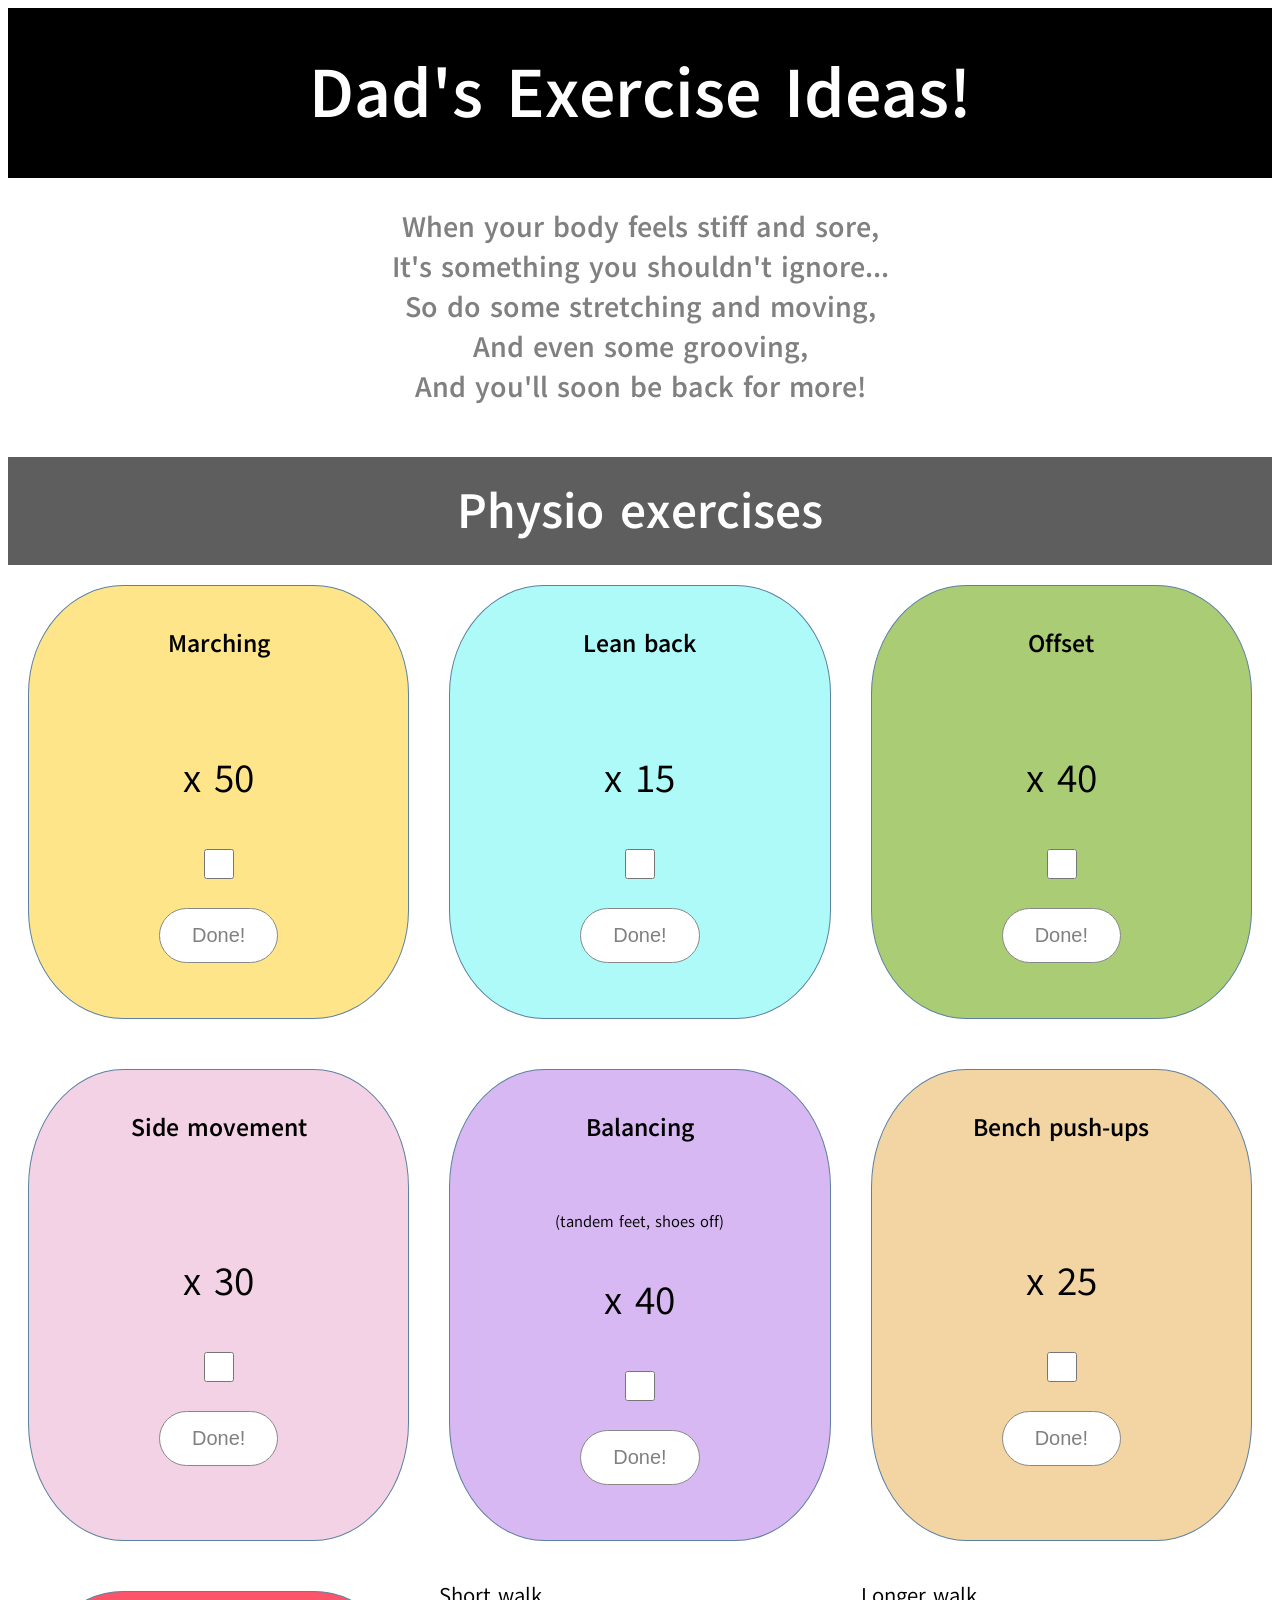
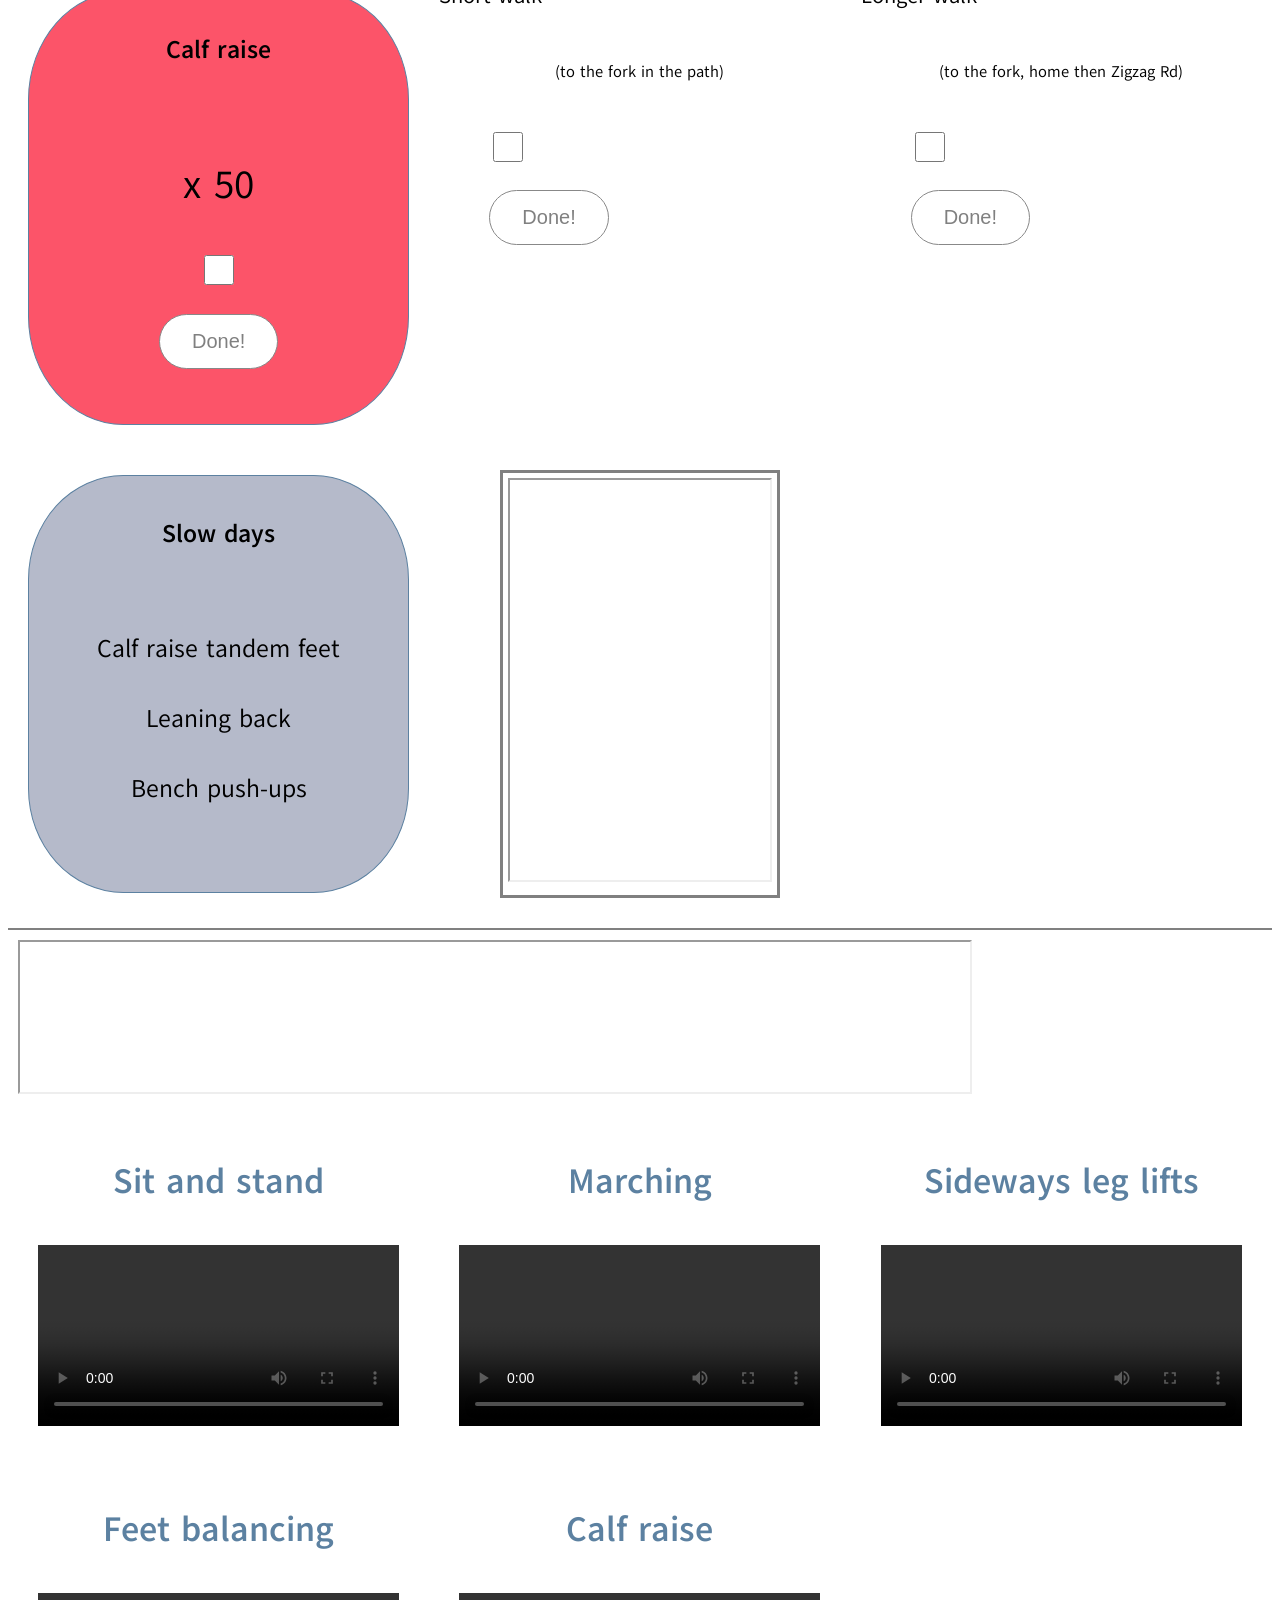
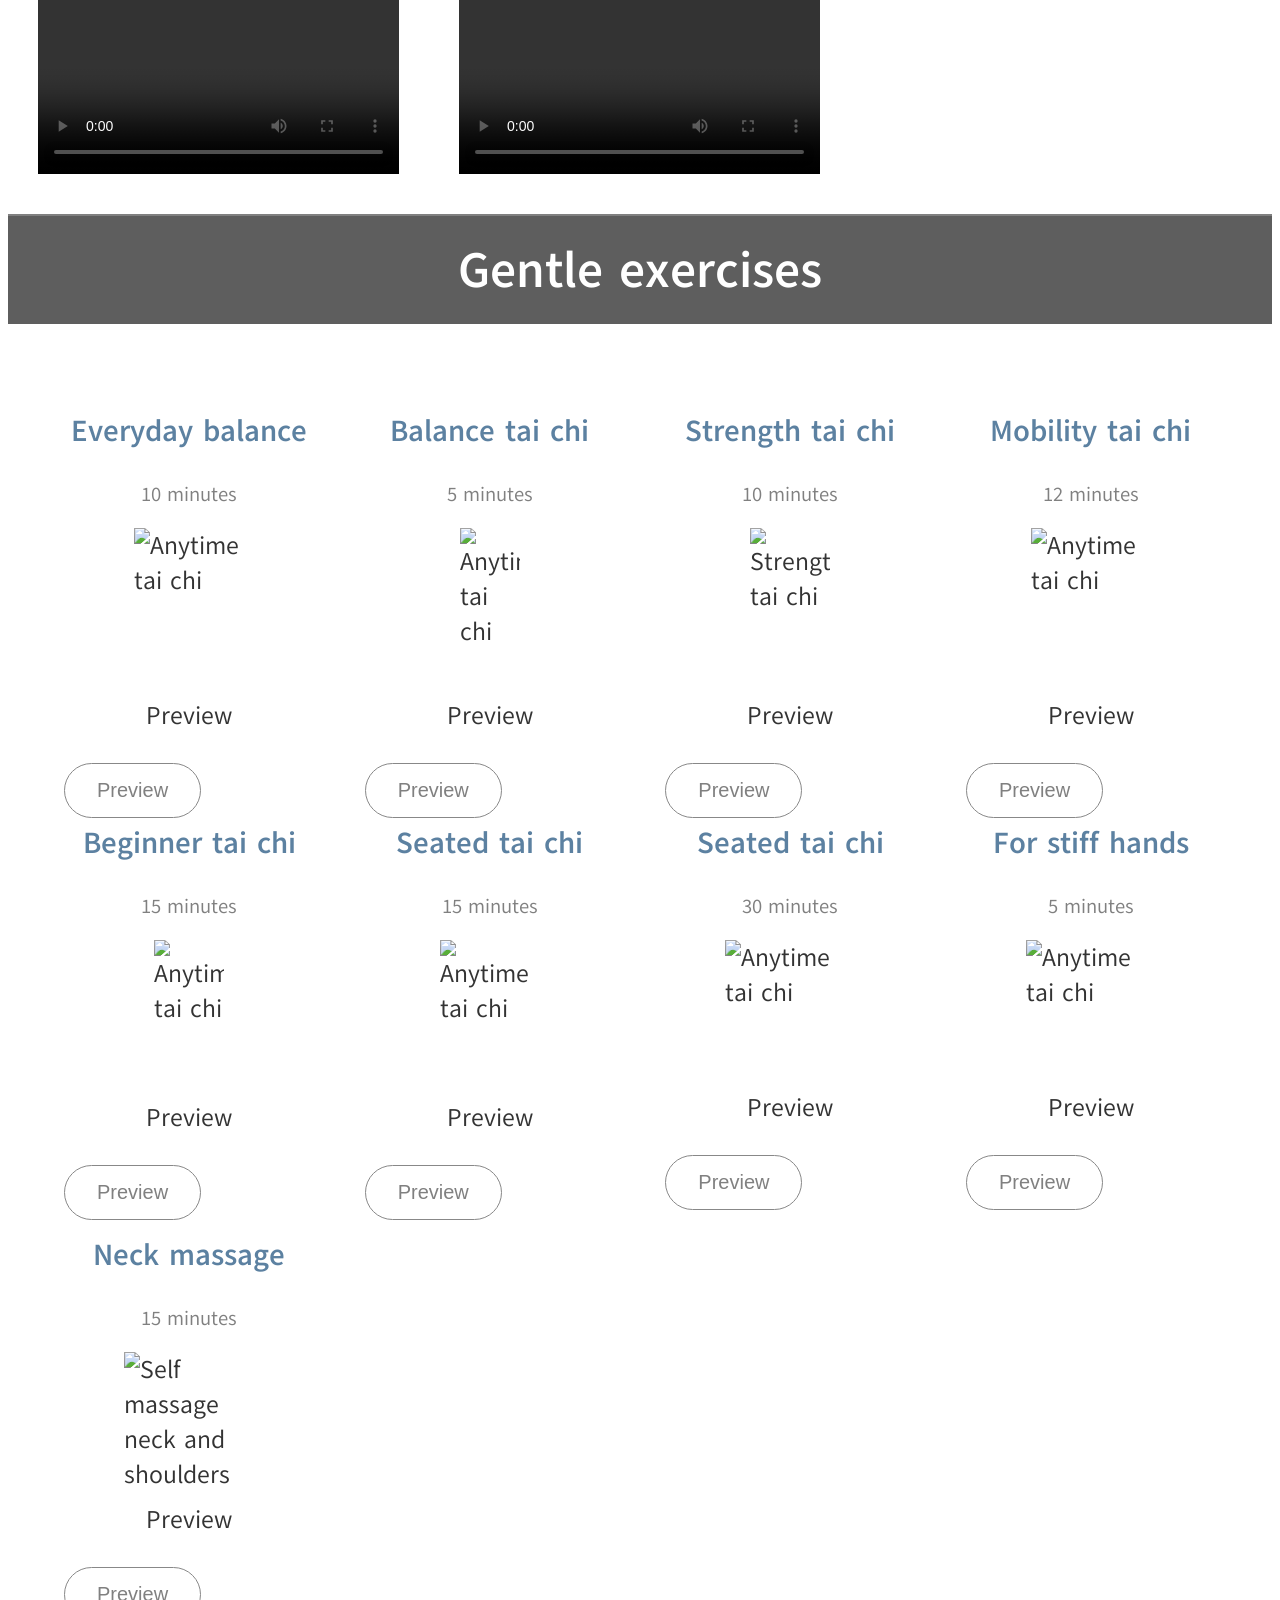
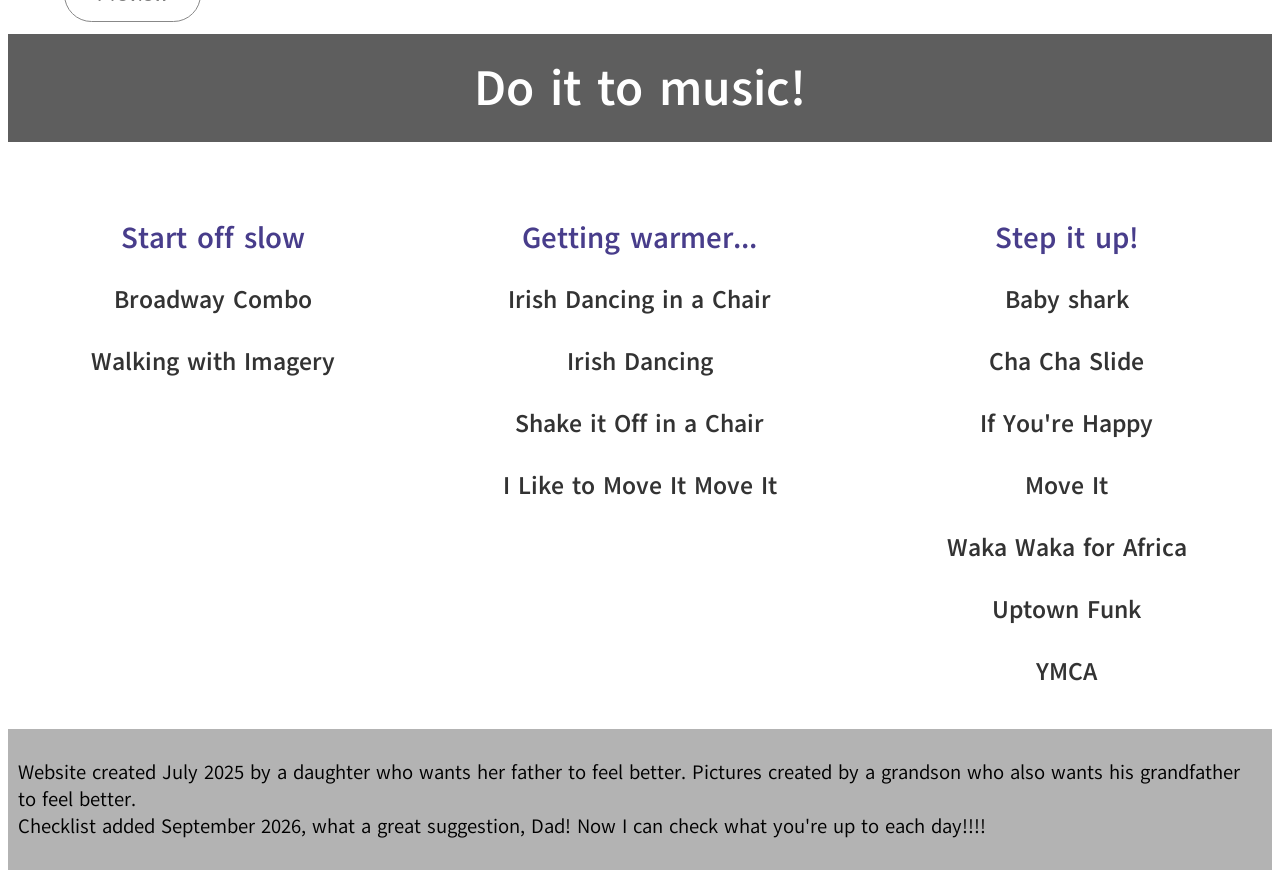
==== commit 48b96aa3: "Update index.html" ====
--- a/index.html
+++ b/index.html
@@ -48,32 +48,97 @@
 
       <section class="physio-exercise">
         <div class="building-up-marching">Marching<br>
-          <p class="repetitions">x 50</p>
-
-          <!--        -------------   CHECKBOX start  --------------- --> 
-          <div class="checkbox">
+          <!--           <p class="repetitions">x 50</p> -->
+
+          <!--        -------------   CHECKBOX start  --------------- -->
+          <div class="checkbox">
+            <p class="repetitions">x 50</p>
+
             <!--             <form method="POST" action="https://script.google.com/macros/s/AKfycbwqYmXbNcTy4lUhGDFDOT51fG7AbEjFR45N_cV5-1l0UtafPZ7CgO4Ex6dEfyu8z1JO/exec" id="form"> -->
-            <form action="https://script.google.com/macros/s/AKfycbwqYmXbNcTy4lUhGDFDOT51fG7AbEjFR45N_cV5-1l0UtafPZ7CgO4Ex6dEfyu8z1JO/exec" method="post" id="form-marching">
-              <div>
-                <input name="Marching" type="checkbox" placeholder="Marching" required> 
-              </div>
-              <div>
-              <button type="submit">Done!</button>
-              </div>
-            </form>
-          </div>
-
+            <form action="https://script.google.com/macros/s/AKfycbwqYmXbNcTy4lUhGDFDOT51fG7AbEjFR45N_cV5-1l0UtafPZ7CgO4Ex6dEfyu8z1JO/exec" method="post" id="formMarching">
+              <div>
+                <input name="Marching" type="checkbox" placeholder="Marching" required>
+              </div>
+              <div>
+                <button type="submit">Done!</button>
+              </div>
+            </form>
+          </div>
+
+        </div>
+      </section>
+
+      <section class="physio-exercise">
+        <div class="building-up-lean-back">Lean back<br>
+          <!--           <p class="repetitions">x 15</p> -->
+          <!--        -------------   CHECKBOX start  --------------- -->
+          <div class="checkbox">
+            <p class="repetitions">x 15</p>
+            <!--             <form method="POST" action="https://script.google.com/macros/s/AKfycbwqYmXbNcTy4lUhGDFDOT51fG7AbEjFR45N_cV5-1l0UtafPZ7CgO4Ex6dEfyu8z1JO/exec"> -->
+            <form action="https://script.google.com/macros/s/AKfycbwqYmXbNcTy4lUhGDFDOT51fG7AbEjFR45N_cV5-1l0UtafPZ7CgO4Ex6dEfyu8z1JO/exec" method="post" id="formLeanBack">
+              <div>
+                <input name="Lean back" type="checkbox" placeholder="Lean back" required>
+              </div>
+              <div>
+                <button type="submit">Done!</button>
+              </div>
+            </form>
+          </div>
+          <!--        -------------   CHECKBOX  end  --------------- -->
+        </div>
+      </section>
+
+      <section class="physio-exercise">
+        <div class="building-up-offset">Offset<br>
+          <!--           <p class="repetitions">x 40</p>
+          <!--        -------------   CHECKBOX start  --------------- -->
+          <div class="checkbox">
+            <p class="repetitions">x 40</p>
+            <!--             <form method="POST" action="https://script.google.com/macros/s/AKfycbwqYmXbNcTy4lUhGDFDOT51fG7AbEjFR45N_cV5-1l0UtafPZ7CgO4Ex6dEfyu8z1JO/exec"> -->
+            <form action="https://script.google.com/macros/s/AKfycbwqYmXbNcTy4lUhGDFDOT51fG7AbEjFR45N_cV5-1l0UtafPZ7CgO4Ex6dEfyu8z1JO/exec" method="post" id="formOffset">
+              <div>
+                <input name="Offset" type="checkbox" placeholder="Offset" required>
+              </div>
+              <div>
+                <button type="submit">Done!</button>
+              </div>
+            </form>
+          </div>
+          <!--        -------------   CHECKBOX  end  --------------- -->
+        </div>
+      </section>
+
+      <section class="physio-exercise">
+        <div class="building-up-side-movement">Side movement<br>
+          <!--           <p class="repetitions">x 30</p> -->
+          <!--        -------------   CHECKBOX start  --------------- -->
+          <div class="checkbox">
+            <p class="repetitions">x 30</p>
+            <!--             <form method="POST" action="https://script.google.com/macros/s/AKfycbwqYmXbNcTy4lUhGDFDOT51fG7AbEjFR45N_cV5-1l0UtafPZ7CgO4Ex6dEfyu8z1JO/exec"> -->
+            <form action="https://script.google.com/macros/s/AKfycbwqYmXbNcTy4lUhGDFDOT51fG7AbEjFR45N_cV5-1l0UtafPZ7CgO4Ex6dEfyu8z1JO/exec" method="post" id="formSideMovement">
+              <div>
+                <input name="Side movement" type="checkbox" placeholder="Side movement" required>
+              </div>
+              <div>
+                <button type="submit">Done!</button>
+              </div>
+            </form>
+          </div>
+          <!--        -------------   CHECKBOX  end  --------------- -->
         </div>
       </section>
 
       <section class="physio-exercise">
         <div class="building-up-balancing">Balancing<br>
-          <p class="repetitions">x 40</p>
-
-          <!--        -------------   CHECKBOX start  --------------- -->
-          <div class="checkbox">
-<!--             <form method="POST" action="https://script.google.com/macros/s/AKfycbwqYmXbNcTy4lUhGDFDOT51fG7AbEjFR45N_cV5-1l0UtafPZ7CgO4Ex6dEfyu8z1JO/exec"> --> 
-                 <form action="https://script.google.com/macros/s/AKfycbwqYmXbNcTy4lUhGDFDOT51fG7AbEjFR45N_cV5-1l0UtafPZ7CgO4Ex6dEfyu8z1JO/exec" method="post" id="form-balancing">
+          <!--            <p class="more-instruction">(tandem feet, shoes off)</p> -->
+          <!--           <p class="repetitions">x 40</p> -->
+
+          <!--        -------------   CHECKBOX start  --------------- -->
+          <div class="checkbox">
+            <p class="more-instruction">(tandem feet, shoes off)</p>
+            <p class="repetitions">x 40</p>
+            <!--             <form method="POST" action="https://script.google.com/macros/s/AKfycbwqYmXbNcTy4lUhGDFDOT51fG7AbEjFR45N_cV5-1l0UtafPZ7CgO4Ex6dEfyu8z1JO/exec"> -->
+            <form action="https://script.google.com/macros/s/AKfycbwqYmXbNcTy4lUhGDFDOT51fG7AbEjFR45N_cV5-1l0UtafPZ7CgO4Ex6dEfyu8z1JO/exec" method="post" id="formBalancing">
               <div>
                 <input name="Balancing" type="checkbox" placeholder="Balancing" required>
               </div>
@@ -88,14 +153,15 @@
       </section>
 
       <section class="physio-exercise">
-        <div class="building-up-offset">Offset<br>
-          <p class="repetitions">x 40</p>
-          <!--        -------------   CHECKBOX start  --------------- -->
-          <div class="checkbox">
-<!--             <form method="POST" action="https://script.google.com/macros/s/AKfycbwqYmXbNcTy4lUhGDFDOT51fG7AbEjFR45N_cV5-1l0UtafPZ7CgO4Ex6dEfyu8z1JO/exec"> -->
-             <form action="https://script.google.com/macros/s/AKfycbwqYmXbNcTy4lUhGDFDOT51fG7AbEjFR45N_cV5-1l0UtafPZ7CgO4Ex6dEfyu8z1JO/exec" method="post" id="form-offset">
-              <div>
-                <input name="Offset" type="checkbox" placeholder="Offset" required>
+        <div class="building-up-bench-push-ups">Bench push-ups<br>
+          <!--           <p class="repetitions">x 25</p> -->
+          <!--        -------------   CHECKBOX start  --------------- -->
+          <div class="checkbox">
+            <p class="repetitions">x 25</p>
+            <!--             <form method="POST" action="https://script.google.com/macros/s/AKfycbwqYmXbNcTy4lUhGDFDOT51fG7AbEjFR45N_cV5-1l0UtafPZ7CgO4Ex6dEfyu8z1JO/exec"> -->
+            <form action="https://script.google.com/macros/s/AKfycbwqYmXbNcTy4lUhGDFDOT51fG7AbEjFR45N_cV5-1l0UtafPZ7CgO4Ex6dEfyu8z1JO/exec" method="post" id="formBenchPushUps">
+              <div>
+                <input name="Bench push-ups" type="checkbox" placeholder="Bench push-ups" required>
               </div>
               <div>
                 <button type="submit">Done!</button>
@@ -107,14 +173,15 @@
       </section>
 
       <section class="physio-exercise">
-        <div class="building-up-side-movement">Side movement<br>
-          <p class="repetitions">x 30</p>
-          <!--        -------------   CHECKBOX start  --------------- -->
-          <div class="checkbox">
-<!--             <form method="POST" action="https://script.google.com/macros/s/AKfycbwqYmXbNcTy4lUhGDFDOT51fG7AbEjFR45N_cV5-1l0UtafPZ7CgO4Ex6dEfyu8z1JO/exec"> -->
-                   <form action="https://script.google.com/macros/s/AKfycbwqYmXbNcTy4lUhGDFDOT51fG7AbEjFR45N_cV5-1l0UtafPZ7CgO4Ex6dEfyu8z1JO/exec" method="post" id="formSideMovement">
-              <div>
-                <input name="Side movement" type="checkbox" placeholder="Side movement" required>
+        <div class="building-up-calf-raise">Calf raise<br>
+          <!--           <p class="repetitions">x 50</p> -->
+          <!--        -------------   CHECKBOX start  --------------- -->
+          <div class="checkbox">
+            <p class="repetitions">x 50</p>
+            <!--             <form method="POST" action="https://script.google.com/macros/s/AKfycbwqYmXbNcTy4lUhGDFDOT51fG7AbEjFR45N_cV5-1l0UtafPZ7CgO4Ex6dEfyu8z1JO/exec"> -->
+            <form action="https://script.google.com/macros/s/AKfycbwqYmXbNcTy4lUhGDFDOT51fG7AbEjFR45N_cV5-1l0UtafPZ7CgO4Ex6dEfyu8z1JO/exec" method="post" id="formCalfRaise">
+              <div>
+                <input name="Calf raise" type="checkbox" placeholder="Calf raise" required>
               </div>
               <div>
                 <button type="submit">Done!</button>
@@ -126,14 +193,17 @@
       </section>
 
       <section class="physio-exercise">
-        <div class="building-up-lean-back">Lean back<br>
-          <p class="repetitions">x 15</p>
-          <!--        -------------   CHECKBOX start  --------------- -->
-          <div class="checkbox">
-<!--             <form method="POST" action="https://script.google.com/macros/s/AKfycbwqYmXbNcTy4lUhGDFDOT51fG7AbEjFR45N_cV5-1l0UtafPZ7CgO4Ex6dEfyu8z1JO/exec"> -->
-                  <form action="https://script.google.com/macros/s/AKfycbwqYmXbNcTy4lUhGDFDOT51fG7AbEjFR45N_cV5-1l0UtafPZ7CgO4Ex6dEfyu8z1JO/exec" method="post" id="formLeanBack">
-              <div>
-                <input name="Lean back" type="checkbox" placeholder="Lean back" required>
+        <div class="building-up-walk-short">Short walk<br>
+          <!--                      <p class="more-instruction">(to the fork in the path)</p> -->
+          <!--           <p class="repetitions">x 50</p> -->
+          <!--        -------------   CHECKBOX start  --------------- -->
+          <div class="checkbox">
+            <!--                <p class="repetitions">x 50</p> -->
+            <p class="more-instruction">(to the fork in the path)</p><br>
+            <!--             <form method="POST" action="https://script.google.com/macros/s/AKfycbwqYmXbNcTy4lUhGDFDOT51fG7AbEjFR45N_cV5-1l0UtafPZ7CgO4Ex6dEfyu8z1JO/exec"> -->
+            <form action="https://script.google.com/macros/s/AKfycbwqYmXbNcTy4lUhGDFDOT51fG7AbEjFR45N_cV5-1l0UtafPZ7CgO4Ex6dEfyu8z1JO/exec" method="post" id="formWalkShort">
+              <div>
+                <input name="Short walk" type="checkbox" placeholder="Short walk" required>
               </div>
               <div>
                 <button type="submit">Done!</button>
@@ -145,14 +215,17 @@
       </section>
 
       <section class="physio-exercise">
-        <div class="building-up-bench-push-ups">Bench push-ups<br>
-          <p class="repetitions">x 25</p>
-          <!--        -------------   CHECKBOX start  --------------- -->
-          <div class="checkbox">
-<!--             <form method="POST" action="https://script.google.com/macros/s/AKfycbwqYmXbNcTy4lUhGDFDOT51fG7AbEjFR45N_cV5-1l0UtafPZ7CgO4Ex6dEfyu8z1JO/exec"> -->
-                <form action="https://script.google.com/macros/s/AKfycbwqYmXbNcTy4lUhGDFDOT51fG7AbEjFR45N_cV5-1l0UtafPZ7CgO4Ex6dEfyu8z1JO/exec" method="post" id="formBenchPushUps">
-              <div>
-                <input name="Bench push-ups" type="checkbox" placeholder="Bench push-ups" required>
+        <div class="building-up-walk-longer">Longer walk<br>
+          <!--                      <p class="more-instruction">(to the fork, home then Zigzag Rd)</p> -->
+          <!--           <p class="repetitions">x 50</p> -->
+          <!--        -------------   CHECKBOX start  --------------- -->
+          <div class="checkbox">
+            <!--                 <p class="repetitions">x 50</p> -->
+            <p class="more-instruction">(to the fork, home then Zigzag Rd)</p><br>
+            <!--             <form method="POST" action="https://script.google.com/macros/s/AKfycbwqYmXbNcTy4lUhGDFDOT51fG7AbEjFR45N_cV5-1l0UtafPZ7CgO4Ex6dEfyu8z1JO/exec"> -->
+            <form action="https://script.google.com/macros/s/AKfycbwqYmXbNcTy4lUhGDFDOT51fG7AbEjFR45N_cV5-1l0UtafPZ7CgO4Ex6dEfyu8z1JO/exec" method="post" id="formWalkLonger">
+              <div>
+                <input name="Longer walk" type="checkbox" placeholder="Longer walk" required>
               </div>
               <div>
                 <button type="submit">Done!</button>
@@ -164,60 +237,49 @@
       </section>
 
       <section class="physio-exercise">
-        <div class="building-up-calf-raise">Calf raise<br>
-          <p class="more-instruction">(tandem feet, shoes off)</p>
-          <p class="repetitions">x 50</p>
-          <!--        -------------   CHECKBOX start  --------------- -->
-          <div class="checkbox">
-<!--             <form method="POST" action="https://script.google.com/macros/s/AKfycbwqYmXbNcTy4lUhGDFDOT51fG7AbEjFR45N_cV5-1l0UtafPZ7CgO4Ex6dEfyu8z1JO/exec"> -->
-                <form action="https://script.google.com/macros/s/AKfycbwqYmXbNcTy4lUhGDFDOT51fG7AbEjFR45N_cV5-1l0UtafPZ7CgO4Ex6dEfyu8z1JO/exec" method="post" id="formCalfRaise">
-              <div>
-                <input name="Calf raise" type="checkbox" placeholder="Calf raise" required>
-              </div>
-              <div>
-                <button type="submit">Done!</button>
-              </div>
-            </form>
-          </div>
-          <!--        -------------   CHECKBOX  end  --------------- -->
-        </div>
-      </section>
-
-      <section class="physio-exercise">
         <div class="building-up-slow-days">Slow days<br>
-          <p class="slow-days">Calf raise tandem feet<br>Leaning back<br>Bench push-ups</p>
-
-        </div>
-
+          <p class="slow-days">Calf raise tandem feet<br><br>Leaning back<br><br>Bench push-ups</p>
+        </div>
       </section>
 
       <section class="physio-exercise">
         <div class="daily-data">
-          <iframe src="https://docs.google.com/spreadsheets/d/e/2PACX-1vRIQQegjMAMi73wuwzy0kYAzWCbmtqtKuzkYt1z4pOhN2A5qoVZhrnka4LWViAekkg2TxTD1KUtoX1q/pubhtml?gid=867364620&amp;single=true&amp;widget=true&amp;headers=false" width="auto" height="350px"></iframe>
-        </div>
-      </section>
-      <!--         <div class="daily-data">
-        <iframe src="https://docs.google.com/spreadsheets/d/e/2PACX-1vRIQQegjMAMi73wuwzy0kYAzWCbmtqtKuzkYt1z4pOhN2A5qoVZhrnka4LWViAekkg2TxTD1KUtoX1q/pubhtml?gid=0&amp;single=true&amp;widget=true&amp;headers=false" width=500px; height=100px;></iframe>
-        </div> -->
-
-      <!--     </div>
+          <iframe src="https://docs.google.com/spreadsheets/d/e/2PACX-1vRIQQegjMAMi73wuwzy0kYAzWCbmtqtKuzkYt1z4pOhN2A5qoVZhrnka4LWViAekkg2TxTD1KUtoX1q/pubhtml?gid=867364620&amp;single=true&amp;widget=true&amp;headers=false" width="260px" height="400px"></iframe>
+        </div>
+      </section>
+
+      <!--       <iframe src="https://docs.google.com/spreadsheets/d/e/2PACX-1vRIQQegjMAMi73wuwzy0kYAzWCbmtqtKuzkYt1z4pOhN2A5qoVZhrnka4LWViAekkg2TxTD1KUtoX1q/pubhtml?gid=1939783905&amp;single=true&amp;widget=true&amp;headers=false" width="auto" height="100px"></iframe> -->
+
+    </div>
+  </section>
+  
+    <section class="physio-exercise">
+    <div class="daily-data-landscape">
+      
+      <iframe src="https://docs.google.com/spreadsheets/d/e/2PACX-1vRIQQegjMAMi73wuwzy0kYAzWCbmtqtKuzkYt1z4pOhN2A5qoVZhrnka4LWViAekkg2TxTD1KUtoX1q/pubhtml?gid=1939783905&amp;single=true&amp;widget=true&amp;headers=false" width="950px"></iframe>
+      
+<!--       <iframe src="https://docs.google.com/spreadsheets/d/e/2PACX-1vRIQQegjMAMi73wuwzy0kYAzWCbmtqtKuzkYt1z4pOhN2A5qoVZhrnka4LWViAekkg2TxTD1KUtoX1q/pubhtml?gid=1939783905&amp;single=true&amp;widget=true&amp;headers=false" width="500px" height="100px"></iframe> -->
+    </div>
+  </section>
+
+  <!--     </div>
   </section> -->
-      <!-- 
+  <!-- 
       <section class="todays-exercises">
         <h3>Exercises I did today</h3>
         <section class="checklist"> -->
-      <!--         <form -->
-      <!--           <form id="dadExerciseChecklist" action="/submit_form" method="post"> -->
-      <!--                 <form id="form" action="/submit_form" method="post">
+  <!--         <form -->
+  <!--           <form id="dadExerciseChecklist" action="/submit_form" method="post"> -->
+  <!--                 <form id="form" action="/submit_form" method="post">
             <label form="date">Date</label><br>
             <input type="date" class="date" id="Date" name="date"><br><br>
             <label><input type="checkbox" name="exercise" value="Checked">Marching<br></label>
   -->
-      <!--             <input type="checkbox" id="ticked-box" name="exercise1" value="Marching">
+  <!--             <input type="checkbox" id="ticked-box" name="exercise1" value="Marching">
             <label for="exercise1">Marching</label><br> -->
 
-      <!--             <label><input type="checkbox" name="exercise" id="checked" checked>Balancing<br></label> -->
-      <!--             <label><input type="checkbox" name="exercise" value="Checked">Balancing<br></label>
+  <!--             <label><input type="checkbox" name="exercise" id="checked" checked>Balancing<br></label> -->
+  <!--             <label><input type="checkbox" name="exercise" value="Checked">Balancing<br></label>
             <label><input type="checkbox" name="exercise" value="Checked">Offset<br></label>
             <label><input type="checkbox" name="exercise" value="Checked">Side movement<br></label>
             <label><input type="checkbox" name="exercise" value="Checked">Lean back<br></label>
@@ -225,17 +287,15 @@
             <label><input type="checkbox" name="exercise" value="Checked">Calf raise<br></label>
             <br>
             <div class="submit-button">
-              <input type="submit" id="submit" value="Submit">
+              <input type="submit" id="submit" value="Submit"> 
             </div>
           </form>
         </section>
       </section> -->
-
-    </div>
-  </section>
 
   <!--     </div>
   </section> -->
+
 
   <div class="physio">
     <section class="physio-exercise">
@@ -721,7 +781,7 @@
 </body>
 
 <footer class="footer">
-  <p>Website created July 2025 by a daughter who wants her father to feel better. Pictures created by a grandson who also wants his grandfather to feel better.</p>
+  <p>Website created July 2025 by a daughter who wants her father to feel better. Pictures created by a grandson who also wants his grandfather to feel better.<br> Checklist added September 2026, what a great suggestion, Dad! Now I can check what you're up to each day!!!!</p>
 </footer>
 
 </html>
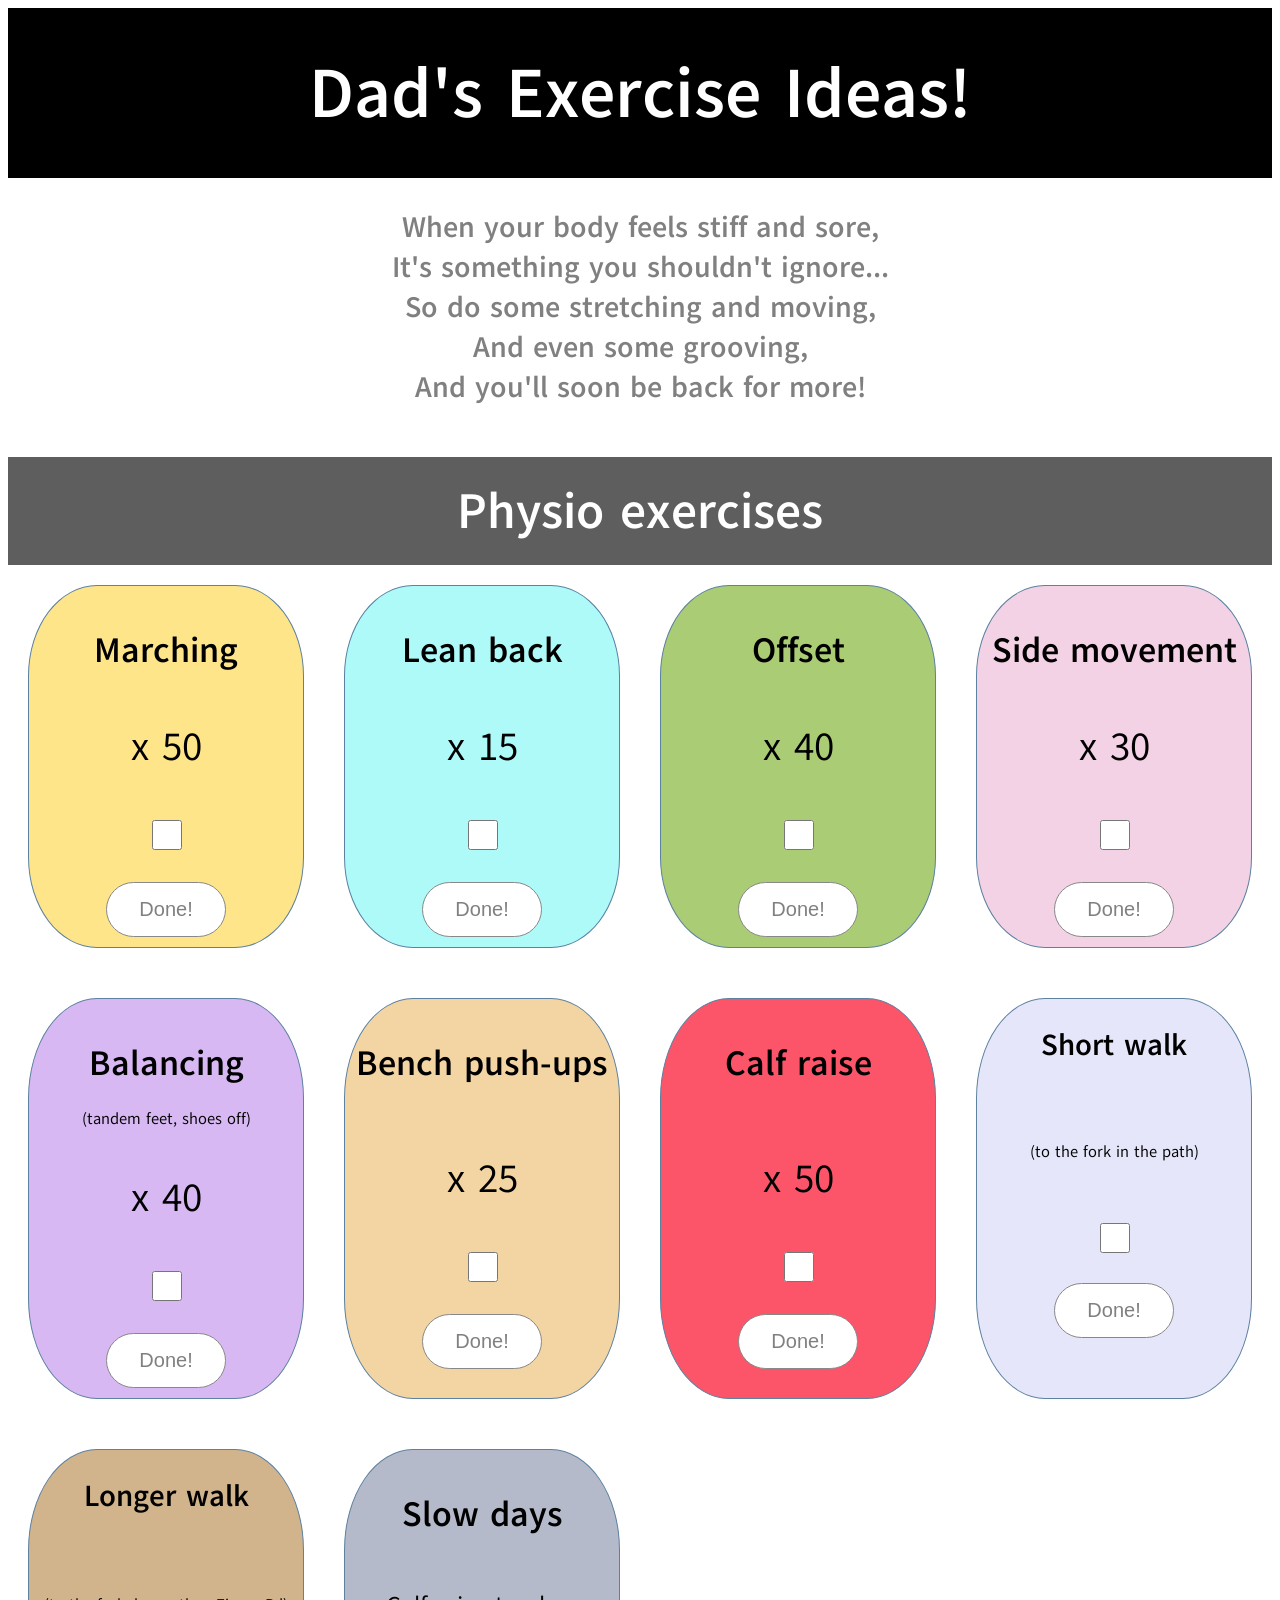
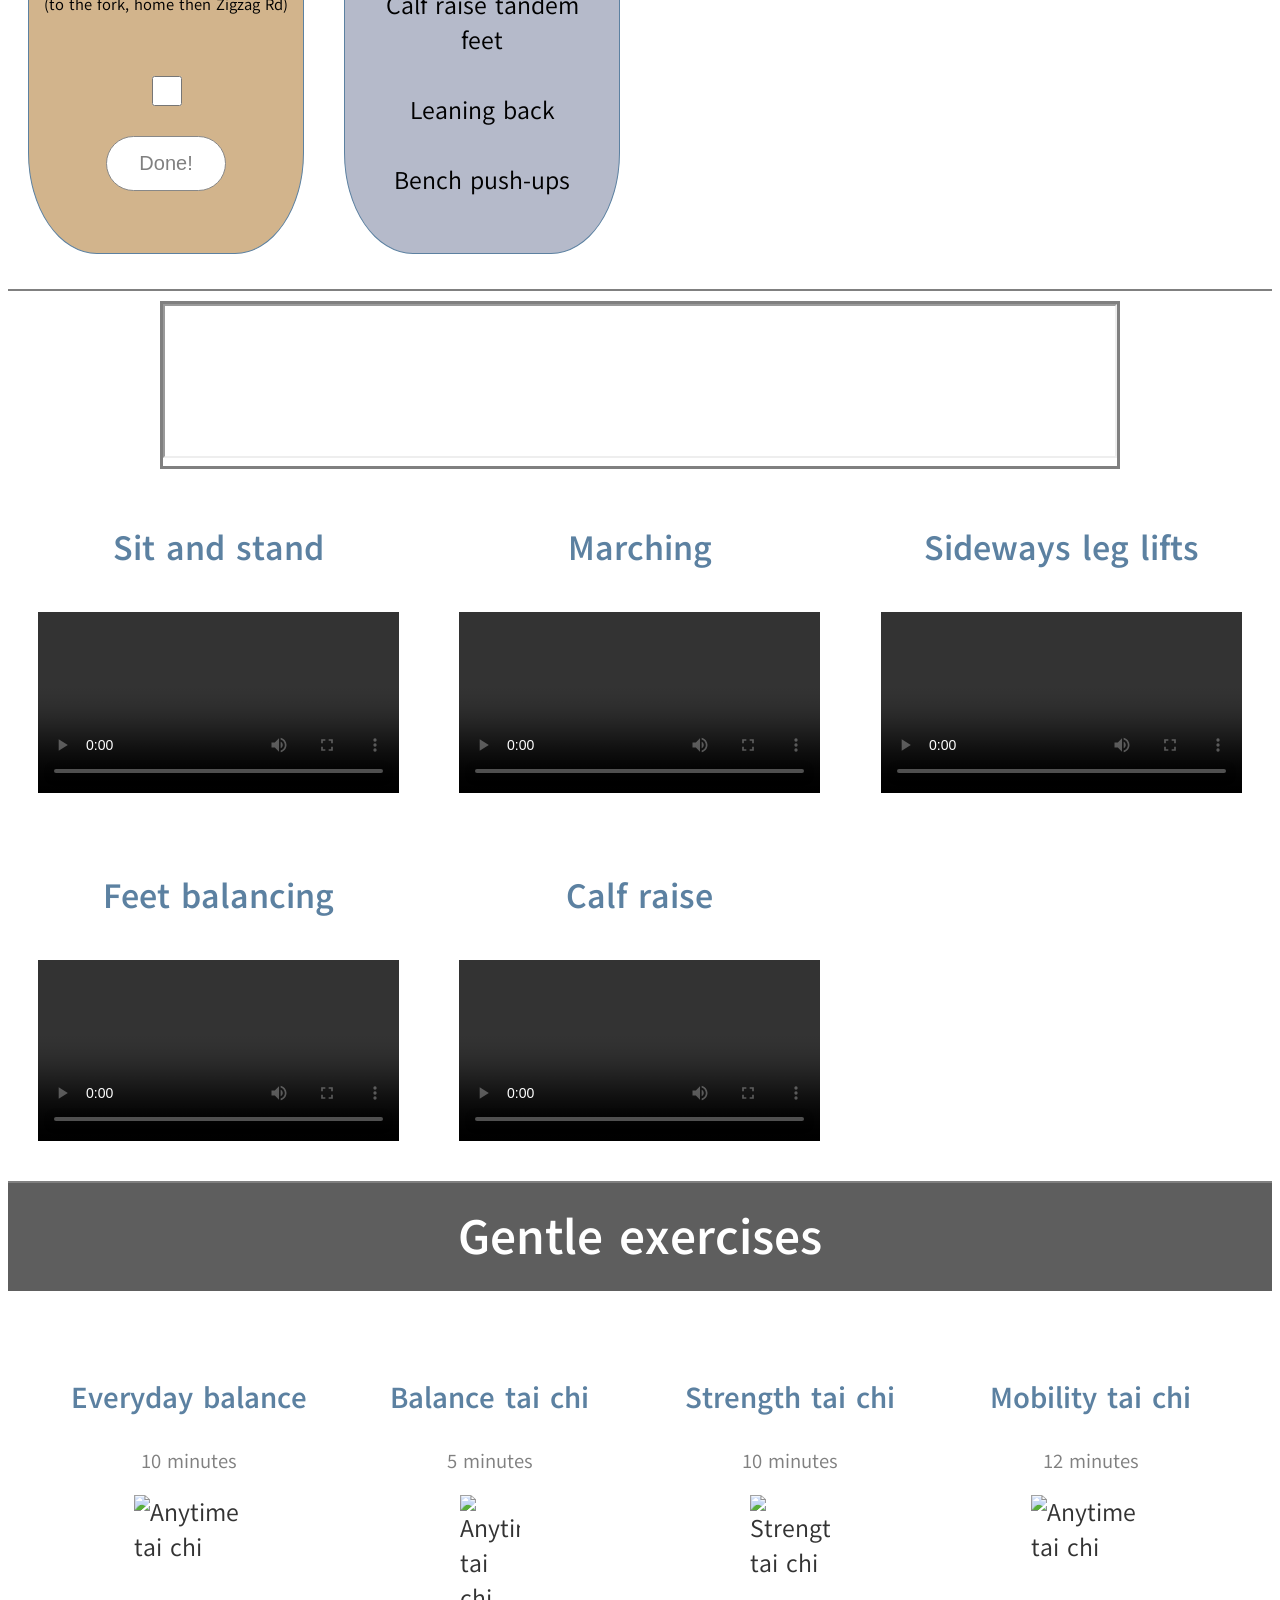
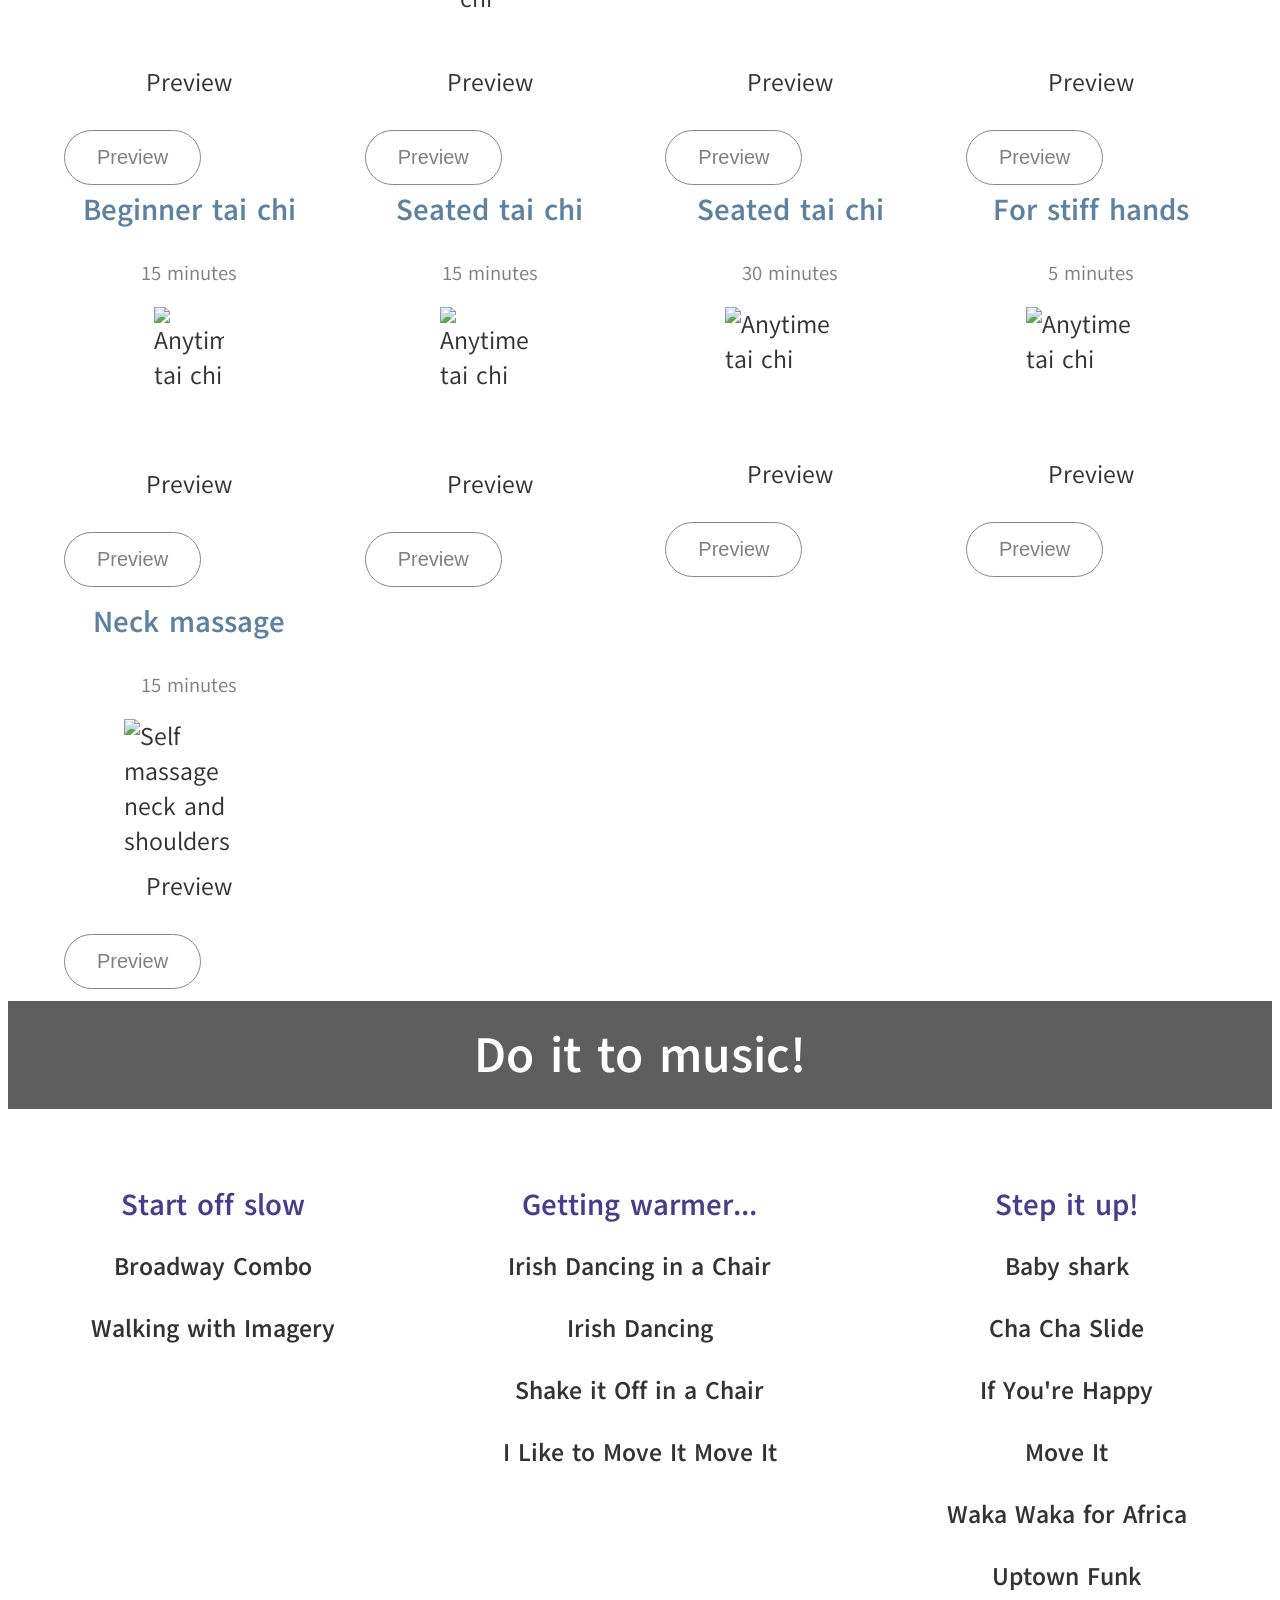
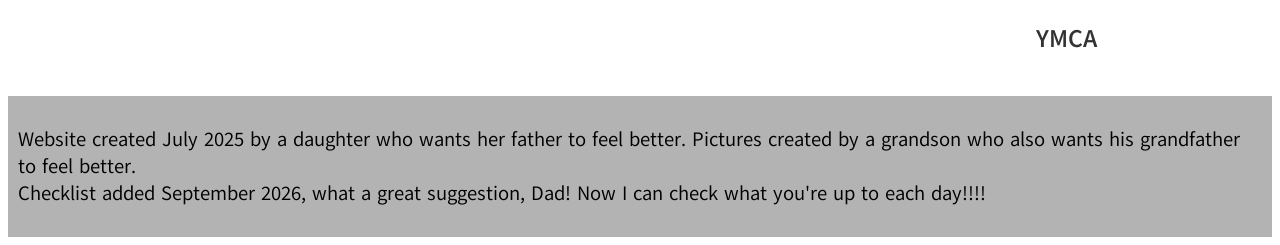
==== commit f7c96604: "Update index.html" ====
--- a/index.html
+++ b/index.html
@@ -55,7 +55,7 @@
             <p class="repetitions">x 50</p>
 
             <!--             <form method="POST" action="https://script.google.com/macros/s/AKfycbwqYmXbNcTy4lUhGDFDOT51fG7AbEjFR45N_cV5-1l0UtafPZ7CgO4Ex6dEfyu8z1JO/exec" id="form"> -->
-            <form action="https://script.google.com/macros/s/AKfycbwqYmXbNcTy4lUhGDFDOT51fG7AbEjFR45N_cV5-1l0UtafPZ7CgO4Ex6dEfyu8z1JO/exec" method="post" id="formMarching">
+            <form action="https://script.google.com/macros/s/AKfycbwLebSi1FoB-kUTCma92S447VGPenjmpXz3MQ3biRTGMOvolTThHfDeUDuAqaatWP52/exec" method="post" id="formMarching">
               <div>
                 <input name="Marching" type="checkbox" placeholder="Marching" required>
               </div>
@@ -75,7 +75,7 @@
           <div class="checkbox">
             <p class="repetitions">x 15</p>
             <!--             <form method="POST" action="https://script.google.com/macros/s/AKfycbwqYmXbNcTy4lUhGDFDOT51fG7AbEjFR45N_cV5-1l0UtafPZ7CgO4Ex6dEfyu8z1JO/exec"> -->
-            <form action="https://script.google.com/macros/s/AKfycbwqYmXbNcTy4lUhGDFDOT51fG7AbEjFR45N_cV5-1l0UtafPZ7CgO4Ex6dEfyu8z1JO/exec" method="post" id="formLeanBack">
+            <form action="https://script.google.com/macros/s/AKfycbwLebSi1FoB-kUTCma92S447VGPenjmpXz3MQ3biRTGMOvolTThHfDeUDuAqaatWP52/exec" method="post" id="formLeanBack">
               <div>
                 <input name="Lean back" type="checkbox" placeholder="Lean back" required>
               </div>
@@ -95,7 +95,7 @@
           <div class="checkbox">
             <p class="repetitions">x 40</p>
             <!--             <form method="POST" action="https://script.google.com/macros/s/AKfycbwqYmXbNcTy4lUhGDFDOT51fG7AbEjFR45N_cV5-1l0UtafPZ7CgO4Ex6dEfyu8z1JO/exec"> -->
-            <form action="https://script.google.com/macros/s/AKfycbwqYmXbNcTy4lUhGDFDOT51fG7AbEjFR45N_cV5-1l0UtafPZ7CgO4Ex6dEfyu8z1JO/exec" method="post" id="formOffset">
+            <form action="https://script.google.com/macros/s/AKfycbwLebSi1FoB-kUTCma92S447VGPenjmpXz3MQ3biRTGMOvolTThHfDeUDuAqaatWP52/exec" method="post" id="formOffset">
               <div>
                 <input name="Offset" type="checkbox" placeholder="Offset" required>
               </div>
@@ -115,7 +115,7 @@
           <div class="checkbox">
             <p class="repetitions">x 30</p>
             <!--             <form method="POST" action="https://script.google.com/macros/s/AKfycbwqYmXbNcTy4lUhGDFDOT51fG7AbEjFR45N_cV5-1l0UtafPZ7CgO4Ex6dEfyu8z1JO/exec"> -->
-            <form action="https://script.google.com/macros/s/AKfycbwqYmXbNcTy4lUhGDFDOT51fG7AbEjFR45N_cV5-1l0UtafPZ7CgO4Ex6dEfyu8z1JO/exec" method="post" id="formSideMovement">
+            <form action="https://script.google.com/macros/s/AKfycbwLebSi1FoB-kUTCma92S447VGPenjmpXz3MQ3biRTGMOvolTThHfDeUDuAqaatWP52/exec" method="post" id="formSideMovement">
               <div>
                 <input name="Side movement" type="checkbox" placeholder="Side movement" required>
               </div>
@@ -138,7 +138,7 @@
             <p class="more-instruction">(tandem feet, shoes off)</p>
             <p class="repetitions">x 40</p>
             <!--             <form method="POST" action="https://script.google.com/macros/s/AKfycbwqYmXbNcTy4lUhGDFDOT51fG7AbEjFR45N_cV5-1l0UtafPZ7CgO4Ex6dEfyu8z1JO/exec"> -->
-            <form action="https://script.google.com/macros/s/AKfycbwqYmXbNcTy4lUhGDFDOT51fG7AbEjFR45N_cV5-1l0UtafPZ7CgO4Ex6dEfyu8z1JO/exec" method="post" id="formBalancing">
+            <form action="https://script.google.com/macros/s/AKfycbwLebSi1FoB-kUTCma92S447VGPenjmpXz3MQ3biRTGMOvolTThHfDeUDuAqaatWP52/exec" method="post" id="formBalancing">
               <div>
                 <input name="Balancing" type="checkbox" placeholder="Balancing" required>
               </div>
@@ -159,7 +159,7 @@
           <div class="checkbox">
             <p class="repetitions">x 25</p>
             <!--             <form method="POST" action="https://script.google.com/macros/s/AKfycbwqYmXbNcTy4lUhGDFDOT51fG7AbEjFR45N_cV5-1l0UtafPZ7CgO4Ex6dEfyu8z1JO/exec"> -->
-            <form action="https://script.google.com/macros/s/AKfycbwqYmXbNcTy4lUhGDFDOT51fG7AbEjFR45N_cV5-1l0UtafPZ7CgO4Ex6dEfyu8z1JO/exec" method="post" id="formBenchPushUps">
+            <form action="https://script.google.com/macros/s/AKfycbwLebSi1FoB-kUTCma92S447VGPenjmpXz3MQ3biRTGMOvolTThHfDeUDuAqaatWP52/exec" method="post" id="formBenchPushUps">
               <div>
                 <input name="Bench push-ups" type="checkbox" placeholder="Bench push-ups" required>
               </div>
@@ -179,7 +179,7 @@
           <div class="checkbox">
             <p class="repetitions">x 50</p>
             <!--             <form method="POST" action="https://script.google.com/macros/s/AKfycbwqYmXbNcTy4lUhGDFDOT51fG7AbEjFR45N_cV5-1l0UtafPZ7CgO4Ex6dEfyu8z1JO/exec"> -->
-            <form action="https://script.google.com/macros/s/AKfycbwqYmXbNcTy4lUhGDFDOT51fG7AbEjFR45N_cV5-1l0UtafPZ7CgO4Ex6dEfyu8z1JO/exec" method="post" id="formCalfRaise">
+            <form action="https://script.google.com/macros/s/AKfycbwLebSi1FoB-kUTCma92S447VGPenjmpXz3MQ3biRTGMOvolTThHfDeUDuAqaatWP52/exec" method="post" id="formCalfRaise">
               <div>
                 <input name="Calf raise" type="checkbox" placeholder="Calf raise" required>
               </div>
@@ -201,7 +201,7 @@
             <!--                <p class="repetitions">x 50</p> -->
             <p class="more-instruction">(to the fork in the path)</p><br>
             <!--             <form method="POST" action="https://script.google.com/macros/s/AKfycbwqYmXbNcTy4lUhGDFDOT51fG7AbEjFR45N_cV5-1l0UtafPZ7CgO4Ex6dEfyu8z1JO/exec"> -->
-            <form action="https://script.google.com/macros/s/AKfycbwqYmXbNcTy4lUhGDFDOT51fG7AbEjFR45N_cV5-1l0UtafPZ7CgO4Ex6dEfyu8z1JO/exec" method="post" id="formWalkShort">
+            <form action="https://script.google.com/macros/s/AKfycbwLebSi1FoB-kUTCma92S447VGPenjmpXz3MQ3biRTGMOvolTThHfDeUDuAqaatWP52/exec" method="post" id="formWalkShort">
               <div>
                 <input name="Short walk" type="checkbox" placeholder="Short walk" required>
               </div>
@@ -223,7 +223,7 @@
             <!--                 <p class="repetitions">x 50</p> -->
             <p class="more-instruction">(to the fork, home then Zigzag Rd)</p><br>
             <!--             <form method="POST" action="https://script.google.com/macros/s/AKfycbwqYmXbNcTy4lUhGDFDOT51fG7AbEjFR45N_cV5-1l0UtafPZ7CgO4Ex6dEfyu8z1JO/exec"> -->
-            <form action="https://script.google.com/macros/s/AKfycbwqYmXbNcTy4lUhGDFDOT51fG7AbEjFR45N_cV5-1l0UtafPZ7CgO4Ex6dEfyu8z1JO/exec" method="post" id="formWalkLonger">
+            <form action="https://script.google.com/macros/s/AKfycbwLebSi1FoB-kUTCma92S447VGPenjmpXz3MQ3biRTGMOvolTThHfDeUDuAqaatWP52/exec" method="post" id="formWalkLonger">
               <div>
                 <input name="Longer walk" type="checkbox" placeholder="Longer walk" required>
               </div>
@@ -245,7 +245,8 @@
       <section class="physio-exercise">
         <div class="daily-data">
           <iframe src="https://docs.google.com/spreadsheets/d/e/2PACX-1vRIQQegjMAMi73wuwzy0kYAzWCbmtqtKuzkYt1z4pOhN2A5qoVZhrnka4LWViAekkg2TxTD1KUtoX1q/pubhtml?gid=867364620&amp;single=true&amp;widget=true&amp;headers=false" width="260px" height="400px"></iframe>
-        </div>
+  
+              </div>
       </section>
 
       <!--       <iframe src="https://docs.google.com/spreadsheets/d/e/2PACX-1vRIQQegjMAMi73wuwzy0kYAzWCbmtqtKuzkYt1z4pOhN2A5qoVZhrnka4LWViAekkg2TxTD1KUtoX1q/pubhtml?gid=1939783905&amp;single=true&amp;widget=true&amp;headers=false" width="auto" height="100px"></iframe> -->
@@ -254,11 +255,9 @@
   </section>
   
     <section class="physio-exercise">
-    <div class="daily-data-landscape">
-      
-      <iframe src="https://docs.google.com/spreadsheets/d/e/2PACX-1vRIQQegjMAMi73wuwzy0kYAzWCbmtqtKuzkYt1z4pOhN2A5qoVZhrnka4LWViAekkg2TxTD1KUtoX1q/pubhtml?gid=1939783905&amp;single=true&amp;widget=true&amp;headers=false" width="950px"></iframe>
-      
-<!--       <iframe src="https://docs.google.com/spreadsheets/d/e/2PACX-1vRIQQegjMAMi73wuwzy0kYAzWCbmtqtKuzkYt1z4pOhN2A5qoVZhrnka4LWViAekkg2TxTD1KUtoX1q/pubhtml?gid=1939783905&amp;single=true&amp;widget=true&amp;headers=false" width="500px" height="100px"></iframe> -->
+    <div class="daily-data-landscape">      
+      <iframe src="https://docs.google.com/spreadsheets/d/e/2PACX-1vRIQQegjMAMi73wuwzy0kYAzWCbmtqtKuzkYt1z4pOhN2A5qoVZhrnka4LWViAekkg2TxTD1KUtoX1q/pubhtml?gid=1939783905&amp;single=true&amp;widget=true&amp;headers=false" width="950px"></iframe>   
+
     </div>
   </section>
 
--- a/style.css
+++ b/style.css
@@ -224,7 +224,7 @@
     margin: auto;
     row-gap: 10px;
     /*     justify-content: space-between; */
-/*     border: 5px solid green; */
+    /*     border: 5px solid green; */
     border-bottom: 2px solid grey;
   }
 
@@ -240,13 +240,13 @@
     margin: auto;
     row-gap: 10px;
     border-bottom: 2px solid grey;
-/*     border: 5px solid blue; */
+    /*     border: 5px solid blue; */
   }
 
   .repetition-tiles {
     display: grid;
     grid-template-columns: repeat(auto, auto);
-/*     border: 5px solid red; */
+    /*     border: 5px solid red; */
   }
 
   .physio-exercise {
@@ -257,17 +257,16 @@
     padding: 5px;
     margin: 5px;
     width: 200px;
-/*     border: 5px solid purple; */
+    /*     border: 5px solid purple; */
   }
 
   .building-up-marching {
     display: grid;
     grid-template-columns: repeat(1, 1fr);
     width: 200px;
-    padding: 5px;
-    /*      border: 5px solid yellow; */
-    margin: 10px;
-    padding-top: 40px;
+    padding: 25px 5px 0px 5px;
+    margin: 10px;
+    /*     padding-top: 40px; */
     font-size: 20px;
     text-align: center;
     font-weight: bold;
@@ -277,17 +276,16 @@
     border-color: #5c81a1;
     border-radius: 25%;
     background-color: #ffe58a;
-    /*     border: 5px solid pink; */
+    /*         border: 5px solid blue; */
   }
 
   .building-up-balancing {
     display: grid;
     grid-template-columns: repeat(1, 1fr);
     width: 200px;
-    padding: 5px;
-    /*      border: 5px solid yellow; */
-    margin: 10px;
-    padding-top: 40px;
+    padding: 25px 5px 0px 5px;
+    margin: 10px;
+    /*     padding-top: 40px; */
     font-size: 20px;
     text-align: center;
     font-weight: bold;
@@ -304,10 +302,9 @@
     display: grid;
     grid-template-columns: repeat(1, 1fr);
     width: 200px;
-    padding: 5px;
-    /*      border: 5px solid yellow; */
-    margin: 10px;
-    padding-top: 40px;
+    padding: 25px 5px 0px 5px;
+    margin: 10px;
+    /*     padding-top: 40px; */
     font-size: 20px;
     text-align: center;
     font-weight: bold;
@@ -324,19 +321,18 @@
     display: grid;
     grid-template-columns: repeat(1, 1fr);
     width: 200px;
-    padding: 5px;
-    /*      border: 5px solid yellow; */
-    margin: 10px;
-    padding-top: 40px;
-    font-size: 20px;
-    text-align: center;
-    font-weight: bold;
-    color: black;
-    border-style: solid;
-    border-width: 1px;
-    border-color: #5c81a1;
-    border-radius: 25%;
- background-color: #f4d2e5;
+    padding: 25px 5px 0px 5px;
+    margin: 10px;
+    /*     padding-top: 40px; */
+    font-size: 20px;
+    text-align: center;
+    font-weight: bold;
+    color: black;
+    border-style: solid;
+    border-width: 1px;
+    border-color: #5c81a1;
+    border-radius: 25%;
+    background-color: #f4d2e5;
     /*     border: 5px solid pink; */
   }
 
@@ -344,28 +340,28 @@
     display: grid;
     grid-template-columns: repeat(1, 1fr);
     width: 200px;
-    padding: 5px;
-    margin: 10px;
-    padding-top: 40px;
-    font-size: 20px;
-    text-align: center;
-    font-weight: bold;
-    color: black;
-    border-style: solid;
-    border-width: 1px;
-    border-color: #5c81a1;
-    border-radius: 25%;
-     background-color: #adfaf8;
-/*             border: 5px solid red; */
+    padding: 25px 5px 0px 5px;
+    margin: 10px;
+    /*     padding-top: 40px; */
+    font-size: 20px;
+    text-align: center;
+    font-weight: bold;
+    color: black;
+    border-style: solid;
+    border-width: 1px;
+    border-color: #5c81a1;
+    border-radius: 25%;
+    background-color: #adfaf8;
+    /*             border: 5px solid red; */
   }
 
   .building-up-bench-push-ups {
     display: grid;
     grid-template-columns: repeat(1, 1fr);
     width: 200px;
-    padding: 5px;
-    margin: 10px;
-    padding-top: 40px;
+    padding: 25px 5px 0px 5px;
+    margin: 10px;
+    /*     padding-top: 40px; */
     font-size: 20px;
     text-align: center;
     font-weight: bold;
@@ -375,16 +371,16 @@
     border-color: #5c81a1;
     border-radius: 25%;
     background-color: #f3d5a3;
-    /*     border: 5px solid pink; */
+/*     border: 5px solid pink; */
   }
 
   .building-up-calf-raise {
     display: grid;
     grid-template-columns: repeat(1, 1fr);
     width: 200px;
-    padding: 5px;
-    margin: 10px;
-    padding-top: 40px;
+    padding: 25px 5px 0px 5px;
+    margin: 10px;
+    /*     padding-top: 40px; */
     font-size: 20px;
     text-align: center;
     font-weight: bold;
@@ -396,22 +392,60 @@
     background-color: #fc5469;
     /*     border: 5px solid pink; */
   }
+  
+    .building-up-walk-short {
+    display: grid;
+    grid-template-columns: repeat(1, 1fr);
+    width: 200px;
+    padding: 25px 5px 0px 5px;
+    margin: 10px;
+    /*     padding-top: 40px; */
+    font-size: 20px;
+    text-align: center;
+    font-weight: bold;
+    color: black;
+    border-style: solid;
+    border-width: 1px;
+    border-color: #5c81a1;
+    border-radius: 25%;
+    background-color: #E6E6FA;
+    /*     border: 5px solid pink; */
+  }
+  
+   .building-up-walk-longer {
+    display: grid;
+    grid-template-columns: repeat(1, 1fr);
+    width: 200px;
+    padding: 25px 5px 0px 5px;
+    margin: 10px;
+    /*     padding-top: 40px; */
+    font-size: 20px;
+    text-align: center;
+    font-weight: bold;
+    color: black;
+    border-style: solid;
+    border-width: 1px;
+    border-color: #5c81a1;
+    border-radius: 25%;
+    background-color: #D2B48C;
+    /*     border: 5px solid pink; */
+  }
 
   .building-up-slow-days {
     display: grid;
     grid-template-columns: repeat(1, 1fr);
     width: 200px;
-    padding: 5px;
-    margin: 10px;
-    padding-top: 40px;
-    font-size: 20px;
-    text-align: center;
-    font-weight: bold;
-    color: black;
-    border-style: solid;
-    border-width: 1px;
-    border-color: #5c81a1;
-     border-radius: 25%;
+    padding: 25px 5px 0px 5px;
+    margin: 10px;
+    /*     padding-top: 40px; */
+    font-size: 20px;
+    text-align: center;
+    font-weight: bold;
+    color: black;
+    border-style: solid;
+    border-width: 1px;
+    border-color: #5c81a1;
+    border-radius: 25%;
     background-color: #b5baca;
     /*     border: 5px solid pink; */
   }
@@ -421,7 +455,7 @@
     font-size: 30px;
     font-weight: normal;
     text-align: center;
-/*         border: 5px solid brown; */
+    /*         border: 5px solid brown; */
   }
 
   .daily-data {
@@ -436,12 +470,30 @@
     /*     height: auto; */
     max-width: 90%;
     border: 2px solid grey;
+/*                 border: 5px solid brown; */
+  }
+
+  .daily-data-landscape {
+    display: none;
+    /*     margin: 5px; */
+    /*     padding: 5px; */
+    /*       display: flex; */
+    /*     display: inline-block;
+    justify-self: center;
+    align-self: center;
+    object-fit: contain; */
+    /*      aspect-ratio: 0.5; */
+    /*     justify-content: center; */
+    /*     height: auto; */
+    /*     width: auto; */
+    /*     border: 2px solid grey; */
+    /*     border: 5px solid blue; */
   }
 
   .checkbox {
     /*     margin: 5px; */
     padding-bottom: 20px;
-/*             border: 5px solid purple; */
+    /*             border: 5px solid purple; */
   }
 
   /*       -----------------SUBMIT SHAKY BUTTON ANIMATION START----------------------- */
@@ -449,7 +501,7 @@
   button {
     color: #808080;
     background-color: #f9fbfa;
-    padding: 15px 32px;
+    /*     padding: 15px 32px; */
     text-align: center;
     text-decoration: none;
     font-size: 20px;
@@ -459,7 +511,7 @@
     border: 1px solid #888;
     border-radius: 50px;
     background: white;
-     position: relative;
+    position: relative;
     width: auto;
     -webkit-transition-duration: 3s; /* Safari */
     transition-duration: 3s;
@@ -556,7 +608,7 @@
     padding: 5px;
     margin: 5px;
     width: 200px;
-/*     border: 5px solid green; */
+    /*     border: 5px solid green; */
   }
 
   .physio-exercise-name {
@@ -680,7 +732,7 @@
   display: flex;
   flex-direction: column;
   justify-content: center;
-/*   border: 5px solid green; */
+  /*   border: 5px solid green; */
 }
 
 /* The Modal (background) */
@@ -887,13 +939,13 @@
     margin: auto;
     row-gap: 10px;
     border-bottom: 2px solid grey;
-/*     border: 5px solid yellow; */
+    /*     border: 5px solid yellow; */
   }
 
   .repetition-tiles {
     display: grid;
     grid-template-columns: repeat(auto, auto);
-/*     border: 5px solid red; */
+    /*     border: 5px solid red; */
   }
 
   .physio-exercise {
@@ -903,17 +955,17 @@
     padding: 5px;
     margin: 5px;
     width: 200px;
-/*     border: 5px solid orange; */
+    /*     border: 5px solid orange; */
   }
 
   .building-up-marching {
     display: grid;
     grid-template-columns: repeat(1, 1fr);
-    padding: 5px;
-    /*      border: 5px solid yellow; */
-    /*     margin: 10px; */
-    padding-top: 40px;
-    font-size: 25px;
+    width: 200px;
+    padding: 25px 5px 0px 5px;
+    margin: 10px;
+    /*     padding-top: 40px; */
+    font-size: 20px;
     text-align: center;
     font-weight: bold;
     color: black;
@@ -928,11 +980,11 @@
   .building-up-balancing {
     display: grid;
     grid-template-columns: repeat(1, 1fr);
-    padding: 5px;
-    /*      border: 5px solid yellow; */
-    /*     margin: 10px; */
-    padding-top: 40px;
-    font-size: 25px;
+    width: 200px;
+    padding: 25px 5px 0px 5px;
+    margin: 10px;
+    /*     padding-top: 40px; */
+    font-size: 20px;
     text-align: center;
     font-weight: bold;
     color: black;
@@ -941,17 +993,17 @@
     border-color: #5c81a1;
     border-radius: 25%;
     background-color: #d7b8f3;
-    /*     border: 5px solid pink; */
+/*     border: 5px solid pink; */
   }
 
   .building-up-offset {
     display: grid;
     grid-template-columns: repeat(1, 1fr);
-    padding: 5px;
-    /*      border: 5px solid yellow; */
-    /*     margin: 10px; */
-    padding-top: 40px;
-    font-size: 25px;
+    width: 200px;
+    padding: 25px 5px 0px 5px;
+    margin: 10px;
+    /*     padding-top: 40px; */
+    font-size: 20px;
     text-align: center;
     font-weight: bold;
     color: black;
@@ -966,11 +1018,11 @@
   .building-up-side-movement {
     display: grid;
     grid-template-columns: repeat(1, 1fr);
-    padding: 5px;
-    /*      border: 5px solid yellow; */
-    /*     margin: 10px; */
-    padding-top: 40px;
-    font-size: 25px;
+    width: 200px;
+    padding: 25px 5px 0px 5px;
+    margin: 10px;
+    /*     padding-top: 40px; */
+    font-size: 20px;
     text-align: center;
     font-weight: bold;
     color: black;
@@ -984,11 +1036,11 @@
   .building-up-lean-back {
     display: grid;
     grid-template-columns: repeat(1, 1fr);
-    padding: 5px;
-    /*      border: 5px solid yellow; */
-    /*     margin: 10px; */
-    padding-top: 40px;
-    font-size: 25px;
+    width: 200px;
+    padding: 25px 5px 0px 5px;
+    margin: 10px;
+    /*     padding-top: 40px; */
+    font-size: 20px;
     text-align: center;
     font-weight: bold;
     color: black;
@@ -1003,11 +1055,11 @@
   .building-up-bench-push-ups {
     display: grid;
     grid-template-columns: repeat(1, 1fr);
-    padding: 5px;
-    /*      border: 5px solid yellow; */
-    /*     margin: 10px; */
-    padding-top: 40px;
-    font-size: 25px;
+    width: 200px;
+    padding: 25px 5px 0px 5px;
+    margin: 10px;
+    /*     padding-top: 40px; */
+    font-size: 20px;
     text-align: center;
     font-weight: bold;
     color: black;
@@ -1022,11 +1074,12 @@
   .building-up-calf-raise {
     display: grid;
     grid-template-columns: repeat(1, 1fr);
-    padding: 5px;
-    /*      border: 5px solid yellow; */
-    /*     margin: 10px; */
-    padding-top: 40px;
-    font-size: 25px;
+    width: 200px;
+    /*         height: 350px; */
+    padding: 25px 5px 0px 5px;
+    margin: 10px;
+    /*     padding-top: 40px; */
+    font-size: 20px;
     text-align: center;
     font-weight: bold;
     color: black;
@@ -1037,15 +1090,53 @@
     background-color: #fc5469;
     /*     border: 5px solid pink; */
   }
+  
+   .building-up-walk-short {
+    display: grid;
+    grid-template-columns: repeat(1, 1fr);
+    width: 200px;
+    padding: 25px 5px 0px 5px;
+    margin: 10px;
+    /*     padding-top: 40px; */
+    font-size: 20px;
+    text-align: center;
+    font-weight: bold;
+    color: black;
+    border-style: solid;
+    border-width: 1px;
+    border-color: #5c81a1;
+    border-radius: 25%;
+    background-color: #E6E6FA;
+    /*     border: 5px solid pink; */
+  }
+  
+   .building-up-walk-longer {
+    display: grid;
+    grid-template-columns: repeat(1, 1fr);
+    width: 200px;
+    padding: 25px 5px 0px 5px;
+    margin: 10px;
+    /*     padding-top: 40px; */
+    font-size: 20px;
+    text-align: center;
+    font-weight: bold;
+    color: black;
+    border-style: solid;
+    border-width: 1px;
+    border-color: #5c81a1;
+    border-radius: 25%;
+    background-color: #D2B48C;
+    /*     border: 5px solid pink; */
+  }
 
   .building-up-slow-days {
     display: grid;
     grid-template-columns: repeat(1, 1fr);
-    padding: 5px;
-    /*      border: 5px solid yellow; */
-    /*     margin: 10px; */
-    padding-top: 40px;
-    font-size: 25px;
+    width: 200px;
+    padding: 25px 5px 0px 5px;
+    margin: 10px;
+    /*     padding-top: 40px; */
+    font-size: 20px;
     text-align: center;
     font-weight: bold;
     color: black;
@@ -1054,7 +1145,7 @@
     border-color: #5c81a1;
     border-radius: 25%;
     background-color: #b5baca;
-    /*     border: 5px solid pink; */
+/*         border: 5px solid pink; */
   }
 
   /*   .checklist {
@@ -1079,19 +1170,38 @@
   }
 
   .daily-data {
-    margin: 5px;
+    /*     margin: 5px; */
     /*     padding: 5px; */
     /*       display: flex; */
     display: inline-block;
     justify-content: center;
-    height: auto; /* Full viewport height */
-    width: 30%; /* Full width */
-    border: 2px solid grey;
+    height: 380px;
+/*     height: auto; */
+    max-width: 100%;
+    /*     box-sizing: border-box;. */
+        border: 2px solid green;
+  }
+
+  .daily-data-landscape {
+    display: none;
+    /*     margin: 5px; */
+    /*     padding: 5px; */
+    /*       display: flex; */
+    /*     display: inline-block;
+    justify-self: center;
+    align-self: center;
+    object-fit: contain; */
+    /*      aspect-ratio: 0.5; */
+    /*     justify-content: center; */
+    /*     height: auto; */
+    /*     width: auto; */
+    /*     border: 2px solid grey; */
+    /*     border: 5px solid blue; */
   }
 
   .checkbox {
-    margin: 25px;
-/*     border: 5px solid purple; */
+    margin: 5px;
+    /*     border: 5px solid purple; */
   }
 
   /*       -----------------SUBMIT SHAKY BUTTON ANIMATION START----------------------- */
@@ -1103,7 +1213,7 @@
     text-align: center;
     text-decoration: none;
     font-size: 20px;
-    margin-top: 20px;
+    margin-top: 2px;
     margin-left: auto;
     margin-right: auto;
     border: 1px solid #888;
@@ -1193,10 +1303,11 @@
 
   .slow-days {
     color: black;
+    min-height: 170px;
     font-size: 18px;
     font-weight: normal;
     text-align: center;
-    /*         border: 5px solid green; */
+    /*             border: 5px solid green; */
     padding: 25px;
   }
 
@@ -1308,7 +1419,7 @@
     row-gap: 5px;
     /*     padding-bottom: 50px; */
     /*     justify-content: space-between; */
-/*     border: 5px solid yellow; */
+    /*     border: 5px solid yellow; */
   }
 
   .exercise-tile {
@@ -1325,7 +1436,7 @@
     /*     padding-bottom: 15px; */
     /*     padding: 10px; */
     margin-bottom: 25px;
-/*     border: 10px solid pink; */
+    /*     border: 10px solid pink; */
   }
 
   .exercise-box img {
@@ -1547,8 +1658,8 @@
 @media screen and (min-width: 481px) and (max-width: 520px) {
   .physio-1 {
     display: grid;
-    /*     grid-template-columns: repeat(2, 1fr); */
-    grid-template-columns: repeat(1fr);
+    grid-template-columns: repeat(2, 1fr);
+    /*     grid-template-columns: repeat(1fr); */
     grid-auto-columns: auto;
     background-color: white;
     padding-bottom: 15px;
@@ -1556,7 +1667,7 @@
     margin: auto;
     row-gap: 10px;
     /*     justify-content: space-between; */
-/*     border: 5px solid green; */
+/*         border: 5px solid green; */
     border-bottom: 2px solid grey;
   }
 
@@ -1583,28 +1694,27 @@
     background-color: white;
     padding-bottom: 15px;
     margin-bottom: 25px;
-    margin: auto;
+    /*     margin: auto; */
     row-gap: 10px;
     /*     justify-content: space-between; */
-/*     border: 5px solid green; */
-    border-bottom: 20px solid grey;
+    /*     border: 5px solid green; */
+    border-bottom: 3px solid grey;
   }
 
   .physio-exercise {
     display: grid;
     grid-template-columns: repeat(auto, auto);
+    /*         grid-template-columns: 1fr 1fr; */
     /*     align: center; */
+    /*     padding: 5px;
+    margin: 5px; */
+    /*     border: 5px solid red; */
+  }
+
+  /*   .building-up-marching {
+    display: grid;
+    grid-template-columns: repeat(1, 1fr);
     padding: 5px;
-    margin: 5px;
-/*     border: 5px solid red; */
-  }
-
-  .building-up-marching {
-    display: grid;
-    grid-template-columns: repeat(1, 1fr);
-    padding: 5px;
-    /*      border: 5px solid yellow; */
-    /*     margin: 10px; */
     padding-top: 40px;
     font-size: 25px;
     text-align: center;
@@ -1615,17 +1725,36 @@
     border-color: #5c81a1;
     border-radius: 25%;
     background-color: #ffe58a;
-    /*     border: 5px solid pink; */
+        border: 5px solid pink;
+  } */
+
+  .building-up-marching {
+    display: grid;
+    grid-template-columns: repeat(1, 1fr);
+    width: 200px;
+    padding: 25px 5px 0px 5px;
+    margin: 10px;
+    /*     padding-top: 40px; */
+    font-size: 20px;
+    text-align: center;
+    font-weight: bold;
+    color: black;
+    border-style: solid;
+    border-width: 1px;
+    border-color: #5c81a1;
+    border-radius: 25%;
+    background-color: #ffe58a;
+/*     border: 5px solid pink; */
   }
 
   .building-up-balancing {
     display: grid;
     grid-template-columns: repeat(1, 1fr);
-    padding: 5px;
-    /*      border: 5px solid yellow; */
-    /*     margin: 10px; */
-    padding-top: 40px;
-    font-size: 25px;
+    width: 200px;
+    padding: 25px 5px 0px 5px;
+    margin: 10px;
+    /*     padding-top: 40px; */
+    font-size: 20px;
     text-align: center;
     font-weight: bold;
     color: black;
@@ -1640,11 +1769,11 @@
   .building-up-offset {
     display: grid;
     grid-template-columns: repeat(1, 1fr);
-    padding: 5px;
-    /*      border: 5px solid yellow; */
-    /*     margin: 10px; */
-    padding-top: 40px;
-    font-size: 25px;
+    width: 200px;
+    padding: 25px 5px 0px 5px;
+    margin: 10px;
+    /*     padding-top: 40px; */
+    font-size: 20px;
     text-align: center;
     font-weight: bold;
     color: black;
@@ -1659,36 +1788,36 @@
   .building-up-side-movement {
     display: grid;
     grid-template-columns: repeat(1, 1fr);
-    padding: 5px;
-    /*      border: 5px solid yellow; */
-    /*     margin: 10px; */
-    padding-top: 40px;
-    font-size: 25px;
-    text-align: center;
-    font-weight: bold;
-    color: black;
-    border-style: solid;
-    border-width: 1px;
-    border-color: #5c81a1;
-      border-radius: 25%;
+    width: 200px;
+    padding: 25px 5px 0px 5px;
+    margin: 10px;
+    /*     padding-top: 40px; */
+    font-size: 20px;
+    text-align: center;
+    font-weight: bold;
+    color: black;
+    border-style: solid;
+    border-width: 1px;
+    border-color: #5c81a1;
+    border-radius: 25%;
     background-color: #f4d2e5;
     /*     border: 5px solid pink; */
   }
   .building-up-lean-back {
     display: grid;
     grid-template-columns: repeat(1, 1fr);
-    padding: 5px;
-    /*      border: 5px solid yellow; */
-    /*     margin: 10px; */
-    padding-top: 40px;
-    font-size: 25px;
-    text-align: center;
-    font-weight: bold;
-    color: black;
-    border-style: solid;
-    border-width: 1px;
-    border-color: #5c81a1;
-       border-radius: 25%;
+    width: 200px;
+    padding: 25px 5px 0px 5px;
+    margin: 10px;
+    /*     padding-top: 40px; */
+    font-size: 20px;
+    text-align: center;
+    font-weight: bold;
+    color: black;
+    border-style: solid;
+    border-width: 1px;
+    border-color: #5c81a1;
+    border-radius: 25%;
     background-color: #adfaf8;
     /*     border: 5px solid pink; */
   }
@@ -1696,11 +1825,11 @@
   .building-up-bench-push-ups {
     display: grid;
     grid-template-columns: repeat(1, 1fr);
-    padding: 5px;
-    /*      border: 5px solid yellow; */
-    /*     margin: 10px; */
-    padding-top: 40px;
-    font-size: 25px;
+    width: 200px;
+    padding: 25px 5px 0px 5px;
+    margin: 10px;
+    /*     padding-top: 40px; */
+    font-size: 20px;
     text-align: center;
     font-weight: bold;
     color: black;
@@ -1715,30 +1844,68 @@
   .building-up-calf-raise {
     display: grid;
     grid-template-columns: repeat(1, 1fr);
-    padding: 5px;
-    /*      border: 5px solid yellow; */
-    /*     margin: 10px; */
-    padding-top: 40px;
-    font-size: 25px;
-    text-align: center;
-    font-weight: bold;
-    color: black;
-    border-style: solid;
-    border-width: 1px;
-    border-color: #5c81a1;
-     border-radius: 25%;
+    width: 200px;
+    padding: 25px 5px 0px 5px;
+    margin: 10px;
+    /*     padding-top: 40px; */
+    font-size: 20px;
+    text-align: center;
+    font-weight: bold;
+    color: black;
+    border-style: solid;
+    border-width: 1px;
+    border-color: #5c81a1;
+    border-radius: 25%;
     background-color: #fc5469;
     /*     border: 5px solid pink; */
   }
 
+ .building-up-walk-short {
+    display: grid;
+    grid-template-columns: repeat(1, 1fr);
+    width: 200px;
+    padding: 25px 5px 0px 5px;
+    margin: 10px;
+    /*     padding-top: 40px; */
+    font-size: 20px;
+    text-align: center;
+    font-weight: bold;
+    color: black;
+    border-style: solid;
+    border-width: 1px;
+    border-color: #5c81a1;
+    border-radius: 25%;
+    background-color: #E6E6FA;
+    /*     border: 5px solid pink; */
+  }
+  
+   .building-up-walk-longer {
+    display: grid;
+    grid-template-columns: repeat(1, 1fr);
+    width: 200px;
+    padding: 25px 5px 0px 5px;
+    margin: 10px;
+    /*     padding-top: 40px; */
+    font-size: 20px;
+    text-align: center;
+    font-weight: bold;
+    color: black;
+    border-style: solid;
+    border-width: 1px;
+    border-color: #5c81a1;
+    border-radius: 25%;
+    background-color: #D2B48C;
+    /*     border: 5px solid pink; */
+  }  
+  
   .building-up-slow-days {
     display: grid;
     grid-template-columns: repeat(1, 1fr);
-    padding: 5px;
-    /*      border: 5px solid yellow; */
-    /*     margin: 10px; */
-    padding-top: 40px;
-    font-size: 25px;
+    width: 200px;
+    padding: 25px 5px 0px 5px;
+    margin: 10px;
+    /*     padding-top: 40px; */
+    font-size: 20px;
     text-align: center;
     font-weight: bold;
     color: black;
@@ -1747,7 +1914,7 @@
     border-color: #5c81a1;
     border-radius: 25%;
     background-color: #b5baca;
-/*     border: 5px solid red; */
+/*         border: 5px solid red; */
   }
 
   .repetitions {
@@ -1755,26 +1922,42 @@
     font-size: 40px;
     font-weight: normal;
     text-align: center;
-/*     border: 5px solid blue; */
+/*             border: 5px solid blue; */
   }
 
   .daily-data {
-    /*     margin: 5px; */
-    /*     padding: 5px; */
-    /*       display: flex; */
-    display: inline-block;
+/*     display: none; */
+/*         margin: 5px;
+        padding: 5px;
+          display: flex; */
+        display: inline-block;
     justify-self: center;
     align-self: center;
     object-fit: contain;
+/*          aspect-ratio: 0.5; */
+        justify-content: center;
+/*         height: auto; */
+    height: 400px;
+/*     /*     width: 5px; */
+    border: 2px solid grey;
+  }
+
+  .daily-data-landscape {
+display: none;
+/*     display: inline-block;
+    justify-self: center;
+    align-self: center;
+    object-fit: contain; */
     /*      aspect-ratio: 0.5; */
     /*     justify-content: center; */
     /*     height: auto; */
-    width: auto;
-    border: 2px solid grey;
+/*     width: auto; */
+    /*     border: 2px solid grey; */
+/*     border: 5px solid blue; */
   }
 
   .checkbox {
-    margin: 50px;
+    margin: 5px;
 /*     border: 5px solid purple; */
   }
 
@@ -1880,20 +2063,20 @@
     font-size: 18px;
     font-weight: normal;
     text-align: center;
-/*     border: 5px solid green; */
+    /*     border: 5px solid green; */
     padding: 25px;
   }
 
   /*   ----------CHECKLIST START------------------ */
 
-  .todays-exercises {
+  /*   .todays-exercises {
     margin: 15px;
     padding: 10px;
     text-align: center;
     border: 1px solid grey;
-  }
-
-  .date {
+  } */
+
+  /*   .date {
     font-family: "Akatab";
     margin: 15px;
     padding: 10px;
@@ -1903,22 +2086,22 @@
     border-style: solid;
     border-width: 1px;
     border-color: #5c81a1;
-    border-radius: 6px; /* Rounded corners */
-  }
+    border-radius: 6px;
+  } */
 
   .checklist {
     font-size: 24px;
     text-align: left;
-    /*     border: 5px solid green; */
-  }
-
-  .form {
+/*     border: 5px solid green; */
+  }
+
+  /*   .form {
     width: 20px;
     height: 20px;
-    /*     accent-color: blue; */
+        accent-color: blue;
     margin-right: 5px;
     border: 5px solid green;
-  }
+  } */
 
   /*   .styled-label {
     font-size: 300px;
@@ -1991,7 +2174,7 @@
     margin: auto;
     /*     row-gap: 10px; */
     justify-content: space-between;
-    /*     border: 5px solid yellow; */
+/*     border: 5px solid orange; */
   }
 
   .exercise-tile {
@@ -2253,17 +2436,17 @@
 @media screen and (min-width: 521px) and (max-width: 768px) {
   .physio-1 {
     display: grid;
-    grid-template-columns: repeat(2, 1fr);
+    grid-template-columns: 1fr 1fr;
     /*     grid-template-columns: repeat(1fr); */
-    grid-auto-columns: auto;
+    /*     grid-auto-columns: auto; */
     background-color: white;
-    padding-bottom: 15px;
-    margin-bottom: 25px;
-    margin: auto;
-    row-gap: 10px;
+    /*     padding-bottom: 15px;
+    margin-bottom: 25px; */
+    /*     margin: auto; */
+    /*     row-gap: 10px; */
     /*     justify-content: space-between; */
-/*     border: 5px solid green; */
-    border-bottom: 2px solid grey;
+    border: 5px solid green;
+/*     border-bottom: 2px solid grey; */
   }
 
   .physio {
@@ -2284,7 +2467,6 @@
   .physio-exercise {
     display: grid;
     grid-template-columns: auto, auto;
-    /*     align: center; */
     padding: 5px;
     margin: 5px;
     /*      border: 5px solid brown; */
@@ -2293,11 +2475,11 @@
   .building-up-marching {
     display: grid;
     grid-template-columns: repeat(1, 1fr);
-    padding: 5px;
-    /*      border: 5px solid yellow; */
-    margin: 10px;
-    padding-top: 40px;
-    font-size: 30px;
+    /*     width: 200px; */
+    padding: 25px 5px 0px 5px;
+    margin: 10px;
+    /*     padding-top: 40px; */
+    font-size: 20px;
     text-align: center;
     font-weight: bold;
     color: black;
@@ -2306,17 +2488,17 @@
     border-color: #5c81a1;
     border-radius: 25%;
     background-color: #ffe58a;
-    /*     border: 5px solid pink; */
+/*     border: 5px solid pink; */
   }
 
   .building-up-balancing {
     display: grid;
     grid-template-columns: repeat(1, 1fr);
-    padding: 5px;
-    /*      border: 5px solid yellow; */
-    margin: 10px;
-    padding-top: 40px;
-    font-size: 30px;
+    /*     width: 200px; */
+    padding: 25px 5px 0px 5px;
+    margin: 10px;
+    /*     padding-top: 40px; */
+    font-size: 20px;
     text-align: center;
     font-weight: bold;
     color: black;
@@ -2331,11 +2513,11 @@
   .building-up-offset {
     display: grid;
     grid-template-columns: repeat(1, 1fr);
-    padding: 5px;
-    /*      border: 5px solid yellow; */
-    margin: 10px;
-    padding-top: 40px;
-    font-size: 30px;
+    /*     width: 200px; */
+    padding: 25px 5px 0px 5px;
+    margin: 10px;
+    /*     padding-top: 40px; */
+    font-size: 20px;
     text-align: center;
     font-weight: bold;
     color: black;
@@ -2350,11 +2532,11 @@
   .building-up-side-movement {
     display: grid;
     grid-template-columns: repeat(1, 1fr);
-    padding: 5px;
-    /*      border: 5px solid yellow; */
-    margin: 10px;
-    padding-top: 40px;
-    font-size: 30px;
+    /*     width: 200px; */
+    padding: 25px 5px 0px 5px;
+    margin: 10px;
+    /*     padding-top: 40px; */
+    font-size: 20px;
     text-align: center;
     font-weight: bold;
     color: black;
@@ -2368,11 +2550,11 @@
   .building-up-lean-back {
     display: grid;
     grid-template-columns: repeat(1, 1fr);
-    padding: 5px;
-    /*      border: 5px solid yellow; */
-    margin: 10px;
-    padding-top: 40px;
-    font-size: 30px;
+    /*     width: 200px; */
+    padding: 25px 5px 0px 5px;
+    margin: 10px;
+    /*     padding-top: 40px; */
+    font-size: 20px;
     text-align: center;
     font-weight: bold;
     color: black;
@@ -2387,11 +2569,11 @@
   .building-up-bench-push-ups {
     display: grid;
     grid-template-columns: repeat(1, 1fr);
-    padding: 5px;
-    /*      border: 5px solid yellow; */
-    margin: 10px;
-    padding-top: 40px;
-    font-size: 30px;
+    /*     width: 200px; */
+    padding: 25px 5px 0px 5px;
+    margin: 10px;
+    /*     padding-top: 40px; */
+    font-size: 20px;
     text-align: center;
     font-weight: bold;
     color: black;
@@ -2406,11 +2588,11 @@
   .building-up-calf-raise {
     display: grid;
     grid-template-columns: repeat(1, 1fr);
-    padding: 5px;
-    /*      border: 5px solid yellow; */
-    margin: 10px;
-    padding-top: 40px;
-    font-size: 30px;
+    /*     width: 200px; */
+    padding: 25px 5px 0px 5px;
+    margin: 10px;
+    /*     padding-top: 40px; */
+    font-size: 20px;
     text-align: center;
     font-weight: bold;
     color: black;
@@ -2421,22 +2603,60 @@
     background-color: #fc5469;
     /*     border: 5px solid pink; */
   }
+  
+   .building-up-walk-short {
+    display: grid;
+    grid-template-columns: repeat(1, 1fr);
+/*     width: 200px; */
+    padding: 25px 5px 0px 5px;
+    margin: 10px;
+    /*     padding-top: 40px; */
+    font-size: 20px;
+    text-align: center;
+    font-weight: bold;
+    color: black;
+    border-style: solid;
+    border-width: 1px;
+    border-color: #5c81a1;
+    border-radius: 25%;
+    background-color: #E6E6FA;
+    /*     border: 5px solid pink; */
+  }
+  
+   .building-up-walk-longer {
+    display: grid;
+    grid-template-columns: repeat(1, 1fr);
+/*     width: 200px; */
+    padding: 25px 5px 0px 5px;
+    margin: 10px;
+    /*     padding-top: 40px; */
+    font-size: 20px;
+    text-align: center;
+    font-weight: bold;
+    color: black;
+    border-style: solid;
+    border-width: 1px;
+    border-color: #5c81a1;
+    border-radius: 25%;
+    background-color: #D2B48C;
+    /*     border: 5px solid pink; */
+  }
 
   .building-up-slow-days {
     display: grid;
     grid-template-columns: repeat(1, 1fr);
-    padding: 5px;
-    /*      border: 5px solid yellow; */
-    margin: 10px;
-    padding-top: 40px;
-    font-size: 35px;
-    text-align: center;
-    font-weight: bold;
-    color: black;
-    border-style: solid;
-    border-width: 1px;
-    border-color: #5c81a1;
-       border-radius: 25%;
+    /*     width: 200px; */
+    padding: 25px 5px 0px 5px;
+    margin: 10px;
+    /*     padding-top: 40px; */
+    font-size: 20px;
+    text-align: center;
+    font-weight: bold;
+    color: black;
+    border-style: solid;
+    border-width: 1px;
+    border-color: #5c81a1;
+    border-radius: 25%;
     background-color: #b5baca;
     /*     border: 5px solid pink; */
   }
@@ -2450,26 +2670,46 @@
   }
 
   .daily-data {
+/*     display: none; */
     /*     margin: 5px; */
     /*     padding: 5px; */
     /*       display: flex; */
-    display: inline-block;
+        display: inline-block;
     justify-self: center;
     align-self: center;
     object-fit: contain;
-    justify-content: center;
+    /*          aspect-ratio: 0.5; */
+    /*     justify-content: center; */
     /*     height: auto; */
-    max-width: 90%;
-    border: 2px solid grey;
+    /*     width: 20px;
+    border: 2px solid grey; */
+/*     border: 5px solid brown; */
+  }
+
+  .daily-data-landscape {
+         display: none;
+/*     margin: 5px;
+    padding: 5px;
+    display: flex;
+    justify-content: center; */
+    /*     display: inline-block; */
+    /*     justify-self: center;
+    align-self: center;
+    object-fit: contain; */
+    /*      aspect-ratio: 0.5; */
+    /*     justify-content: center; */
+    /*     height: auto; */
+    /*     width: max; */
+    /*     border: 2px solid grey; */
+/*     border: 5px solid blue; */
   }
 
   .checkbox {
-    margin: 50px;
+    margin: 0px;
 /*     border: 5px solid yellow; */
   }
 
-  
-/*       -----------------SUBMIT SHAKY BUTTON ANIMATION START----------------------- */
+  /*       -----------------SUBMIT SHAKY BUTTON ANIMATION START----------------------- */
 
   button {
     color: #808080;
@@ -2563,7 +2803,7 @@
     font-size: 16px;
     font-weight: normal;
     text-align: center;
-/*                 border: 5px solid yellow; */
+    /*                 border: 5px solid yellow; */
   }
 
   .slow-days {
@@ -2571,20 +2811,20 @@
     font-size: 18px;
     font-weight: normal;
     text-align: center;
-    /*         border: 5px solid green; */
+/*     border: 5px solid green; */
     padding: 25px;
   }
 
   /*   ----------CHECKLIST START------------------ */
 
-  .todays-exercises {
+  /*   .todays-exercises {
     margin: 15px;
     padding: 10px;
     text-align: center;
     border: 1px solid grey;
-  }
-
-  .date {
+  } */
+
+  /*   .date {
     font-family: "Akatab";
     margin: 15px;
     padding: 10px;
@@ -2594,22 +2834,22 @@
     border-style: solid;
     border-width: 1px;
     border-color: #5c81a1;
-    border-radius: 6px; /* Rounded corners */
-  }
-
-  .checklist {
+    border-radius: 6px;
+  }
+ */
+  /*   .checklist {
     font-size: 24px;
     text-align: left;
-    /*     border: 5px solid green; */
-  }
-
-  .form {
+        border: 5px solid green;
+  } */
+
+  /*   .form {
     width: 20px;
     height: 20px;
-    /*     accent-color: blue; */
+        accent-color: blue;
     margin-right: 5px;
     border: 5px solid green;
-  }
+  } */
 
   /*   .styled-label {
     font-size: 300px;
@@ -2652,6 +2892,11 @@
     width: 100%;
     height: auto;
   } */
+
+  i.frame {
+    width: 100%;
+    height: auto;
+  }
 
   /*   ----------CHECKLIST END------------------ */
 
@@ -3197,16 +3442,14 @@
 @media screen and (min-width: 769px) and (max-width: 990px) {
   .physio-1 {
     display: grid;
-    grid-template-columns: repeat(2, 1fr);
-    /*     grid-template-columns: repeat(1fr); */
+    grid-template-columns: 1fr 1fr 1fr;
     grid-auto-columns: auto;
     background-color: white;
     padding-bottom: 15px;
     margin-bottom: 25px;
     margin: auto;
     row-gap: 10px;
-    /*     justify-content: space-between; */
-/*     border: 5px solid green; */
+/*     border: 5px solid pink; */
     border-bottom: 2px solid grey;
   }
 
@@ -3222,7 +3465,7 @@
     row-gap: 10px;
     /*     justify-content: space-between; */
     border-bottom: 2px solid grey;
-/*     border: 5px solid green; */
+    /*     border: 5px solid green; */
   }
 
   .physio-exercise {
@@ -3231,149 +3474,187 @@
     /*     align: center; */
     padding: 5px;
     margin: 5px;
-    /*      border: 5px solid brown; */
+/*     border: 5px solid brown; */
   }
 
   .building-up-marching {
+    display: grid;
+    grid-template-columns: repeat(1, 1fr);
+    /*     width: 200px; */
+    padding: 25px 5px 0px 5px;
+    margin: 10px;
+    /*     padding-top: 40px; */
+    font-size: 30px;
+    text-align: center;
+    font-weight: bold;
+    color: black;
+    border-style: solid;
+    border-width: 1px;
+    border-color: #5c81a1;
+    border-radius: 25%;
+    background-color: #ffe58a;
+    /*     border: 5px solid pink; */
+  }
+
+  .building-up-balancing {
+    display: grid;
+    grid-template-columns: repeat(1, 1fr);
+    /*     width: 200px; */
+    padding: 25px 5px 0px 5px;
+    margin: 10px;
+    /*     padding-top: 40px; */
+    font-size: 30px;
+    text-align: center;
+    font-weight: bold;
+    color: black;
+    border-style: solid;
+    border-width: 1px;
+    border-color: #5c81a1;
+    border-radius: 25%;
+    background-color: #d7b8f3;
+    /*     border: 5px solid pink; */
+  }
+
+  .building-up-offset {
+    display: grid;
+    grid-template-columns: repeat(1, 1fr);
+    /*     width: 200px; */
+    padding: 25px 5px 0px 5px;
+    margin: 10px;
+    /*     padding-top: 40px; */
+    font-size: 30px;
+    text-align: center;
+    font-weight: bold;
+    color: black;
+    border-style: solid;
+    border-width: 1px;
+    border-color: #5c81a1;
+    border-radius: 25%;
+    background-color: #aacc74;
+    /*     border: 5px solid pink; */
+  }
+
+  .building-up-side-movement {
+    display: grid;
+    grid-template-columns: repeat(1, 1fr);
+    /*     width: 200px; */
+    padding: 25px 5px 0px 5px;
+    margin: 10px;
+    /*     padding-top: 40px; */
+    font-size: 30px;
+    text-align: center;
+    font-weight: bold;
+    color: black;
+    border-style: solid;
+    border-width: 1px;
+    border-color: #5c81a1;
+    border-radius: 25%;
+    background-color: #f4d2e5;
+    /*     border: 5px solid pink; */
+  }
+  .building-up-lean-back {
+    display: grid;
+    grid-template-columns: repeat(1, 1fr);
+    /*     width: 200px; */
+    padding: 25px 5px 0px 5px;
+    margin: 10px;
+    /*     padding-top: 40px; */
+    font-size: 30px;
+    text-align: center;
+    font-weight: bold;
+    color: black;
+    border-style: solid;
+    border-width: 1px;
+    border-color: #5c81a1;
+    border-radius: 25%;
+    background-color: #adfaf8;
+    /*     border: 5px solid pink; */
+  }
+
+  .building-up-bench-push-ups {
+    display: grid;
+    grid-template-columns: repeat(1, 1fr);
+    /*     width: 200px; */
+    padding: 25px 5px 0px 5px;
+    margin: 10px;
+    /*     padding-top: 40px; */
+    font-size: 30px;
+    text-align: center;
+    font-weight: bold;
+    color: black;
+    border-style: solid;
+    border-width: 1px;
+    border-color: #5c81a1;
+    border-radius: 25%;
+    background-color: #f3d5a3;
+    /*     border: 5px solid pink; */
+  }
+
+  .building-up-calf-raise {
+    display: grid;
+    grid-template-columns: repeat(1, 1fr);
+    /*     width: 200px; */
+    padding: 25px 5px 0px 5px;
+    margin: 10px;
+    /*     padding-top: 40px; */
+    font-size: 30px;
+    text-align: center;
+    font-weight: bold;
+    color: black;
+    border-style: solid;
+    border-width: 1px;
+    border-color: #5c81a1;
+    border-radius: 25%;
+    background-color: #fc5469;
+    /*     border: 5px solid pink; */
+  }
+  
+   .building-up-walk-short {
+    display: grid;
+    grid-template-columns: repeat(1, 1fr);
+/*     width: 200px; */
+    padding: 25px 5px 0px 5px;
+    margin: 10px;
+    /*     padding-top: 40px; */
+    font-size: 30px;
+    text-align: center;
+    font-weight: bold;
+    color: black;
+    border-style: solid;
+    border-width: 1px;
+    border-color: #5c81a1;
+    border-radius: 25%;
+    background-color: #E6E6FA;
+/*         border: 5px solid pink; */
+  }
+  
+   .building-up-walk-longer {
+    display: grid;
+    grid-template-columns: repeat(1, 1fr);
+/*     width: 200px; */
+    padding: 25px 5px 0px 5px;
+    margin: 10px;
+    /*     padding-top: 40px; */
+    font-size: 30px;
+    text-align: center;
+    font-weight: bold;
+    color: black;
+    border-style: solid;
+    border-width: 1px;
+    border-color: #5c81a1;
+    border-radius: 25%;
+    background-color: #D2B48C;
+    /*     border: 5px solid pink; */
+  }
+
+  .building-up-slow-days {
     display: grid;
     grid-template-columns: repeat(1, 1fr);
     padding: 5px;
     /*      border: 5px solid yellow; */
     margin: 10px;
     padding-top: 40px;
-    font-size: 25px;
-    text-align: center;
-    font-weight: bold;
-    color: black;
-    border-style: solid;
-    border-width: 1px;
-    border-color: #5c81a1;
-    border-radius: 25%;
-    background-color: #ffe58a;
-    /*     border: 5px solid pink; */
-  }
-
-  .building-up-balancing {
-    display: grid;
-    grid-template-columns: repeat(1, 1fr);
-    padding: 5px;
-    /*      border: 5px solid yellow; */
-    margin: 10px;
-    padding-top: 40px;
-    font-size: 25px;
-    text-align: center;
-    font-weight: bold;
-    color: black;
-    border-style: solid;
-    border-width: 1px;
-    border-color: #5c81a1;
-    border-radius: 25%;
-    background-color: #d7b8f3;
-    /*     border: 5px solid pink; */
-  }
-
-  .building-up-offset {
-    display: grid;
-    grid-template-columns: repeat(1, 1fr);
-    padding: 5px;
-    /*      border: 5px solid yellow; */
-    margin: 10px;
-    padding-top: 40px;
-    font-size: 25px;
-    text-align: center;
-    font-weight: bold;
-    color: black;
-    border-style: solid;
-    border-width: 1px;
-    border-color: #5c81a1;
-    border-radius: 25%;
-    background-color: #aacc74;
-    /*     border: 5px solid pink; */
-  }
-
-  .building-up-side-movement {
-    display: grid;
-    grid-template-columns: repeat(1, 1fr);
-    padding: 5px;
-    /*      border: 5px solid yellow; */
-    margin: 10px;
-    padding-top: 40px;
-    font-size: 25px;
-    text-align: center;
-    font-weight: bold;
-    color: black;
-    border-style: solid;
-    border-width: 1px;
-    border-color: #5c81a1;
-    border-radius: 25%;
-    background-color: #f4d2e5;
-    /*     border: 5px solid pink; */
-  }
-  .building-up-lean-back {
-    display: grid;
-    grid-template-columns: repeat(1, 1fr);
-    padding: 5px;
-    /*      border: 5px solid yellow; */
-    margin: 10px;
-    padding-top: 40px;
-    font-size: 25px;
-    text-align: center;
-    font-weight: bold;
-    color: black;
-    border-style: solid;
-    border-width: 1px;
-    border-color: #5c81a1;
-    border-radius: 25%;
-    background-color: #adfaf8;
-    /*     border: 5px solid pink; */
-  }
-
-  .building-up-bench-push-ups {
-    display: grid;
-    grid-template-columns: repeat(1, 1fr);
-    padding: 5px;
-    /*      border: 5px solid yellow; */
-    margin: 10px;
-    padding-top: 40px;
-    font-size: 25px;
-    text-align: center;
-    font-weight: bold;
-    color: black;
-    border-style: solid;
-    border-width: 1px;
-    border-color: #5c81a1;
-    border-radius: 25%;
-    background-color: #f3d5a3;
-    /*     border: 5px solid pink; */
-  }
-
-  .building-up-calf-raise {
-    display: grid;
-    grid-template-columns: repeat(1, 1fr);
-    padding: 5px;
-    /*      border: 5px solid yellow; */
-    margin: 10px;
-    padding-top: 40px;
-    font-size: 25px;
-    text-align: center;
-    font-weight: bold;
-    color: black;
-    border-style: solid;
-    border-width: 1px;
-    border-color: #5c81a1;
-    border-radius: 25%;
-    background-color: #fc5469;
-    /*     border: 5px solid pink; */
-  }
-
-  .building-up-slow-days {
-    display: grid;
-    grid-template-columns: repeat(1, 1fr);
-    padding: 5px;
-    /*      border: 5px solid yellow; */
-    margin: 10px;
-    padding-top: 40px;
-    font-size: 25px;
+    font-size: 30px;
     text-align: center;
     font-weight: bold;
     color: black;
@@ -3390,30 +3671,51 @@
     font-size: 40px;
     font-weight: normal;
     text-align: center;
-/*     border: 5px solid brown; */
-  }
-
-  .daily-data {
+    /*     border: 5px solid brown; */
+  }
+
+   .daily-data {
+/*     display: none; */
     /*     margin: 5px; */
     /*     padding: 5px; */
     /*       display: flex; */
-    display: inline-block;
+        display: inline-block;
     justify-self: center;
     align-self: center;
     object-fit: contain;
+     width: 200px;
+    /*          aspect-ratio: 0.5; */
+    /*     justify-content: center; */
+    /*     height: auto; */
+    /*     width: 20px;
+    border: 2px solid grey; */
+/*     border: 5px solid brown; */
+  }
+
+  .daily-data-landscape {
+         display: none;
+/*     margin: 5px;
+    padding: 5px;
+    display: flex;
+    justify-content: center; */
+    /*     display: inline-block; */
+    /*     justify-self: center;
+    align-self: center;
+    object-fit: contain; */
     /*      aspect-ratio: 0.5; */
     /*     justify-content: center; */
     /*     height: auto; */
-    width: 80%;
-    border: 2px solid grey;
-  }
-
-  .checkbox {
-    margin: 10px;
-/*     border: 5px solid purple; */
-  }
-
-/*       -----------------SUBMIT SHAKY BUTTON ANIMATION START----------------------- */
+/*         width: auto; */
+    /*     border: 2px solid grey; */
+/*     border: 5px solid blue; */
+  }
+
+/*   .checkbox {
+    margin: 10px;
+    border: 5px solid purple;
+  } */
+ 
+  /*       -----------------SUBMIT SHAKY BUTTON ANIMATION START----------------------- */
 
   button {
     color: #808080;
@@ -3507,28 +3809,30 @@
     font-size: 16px;
     font-weight: normal;
     text-align: center;
-/*                 border: 5px solid yellow; */
-  }
-  
+/*     border: 5px solid yellow; */
+  }
+
   .slow-days {
     color: black;
     font-size: 18px;
     font-weight: normal;
     text-align: center;
-/*     border: 5px solid yellow; */
+    /*     border: 5px solid yellow; */
     /*     padding: 25px; */
   }
 
+
+  
   /*   ----------CHECKLIST START------------------ */
 
-  .todays-exercises {
+  /*   .todays-exercises {
     margin: 15px;
     padding: 10px;
     text-align: center;
     border: 1px solid grey;
-  }
-
-  .date {
+  } */
+
+  /*   .date {
     font-family: "Akatab";
     margin: 15px;
     padding: 10px;
@@ -3539,21 +3843,21 @@
     border-width: 1px;
     border-color: #5c81a1;
     border-radius: 6px; /* Rounded corners */
-  }
-
-  .checklist {
+}
+*/
+
+/*     .checklist {
     font-size: 24px;
     text-align: left;
-    /*     border: 5px solid green; */
-  }
-
-  .form {
+        border: 5px solid green;
+  } */
+
+  /*   .form {
     width: 20px;
     height: 20px;
-    /*     accent-color: blue; */
-    margin-right: 5px;
+       margin-right: 5px;
     border: 5px solid green;
-  }
+  } */
 
   /*   .styled-label {
     font-size: 300px;
@@ -3561,23 +3865,23 @@
   } */
 
   input[type="submit"] {
-    justify-content: center;
-    background-color: #ffffe0; /* pale yellow background */
-    color: black; /* White text */
-    padding: 12px 24px; /* Vertical & horizontal padding */
-    border: 1px solidgrey; /* Remove default border */
-    border-radius: 6px; /* Rounded corners */
-    font-size: 20px; /* Text size */
-    font-weight: 400; /* Bold text */
-    cursor: pointer; /* Pointer cursor on hover      
+  justify-content: center;
+  background-color: #ffffe0; /* pale yellow background */
+  color: black; /* White text */
+  padding: 12px 24px; /* Vertical & horizontal padding */
+  border: 1px solidgrey; /* Remove default border */
+  border-radius: 6px; /* Rounded corners */
+  font-size: 20px; /* Text size */
+  font-weight: 400; /* Bold text */
+  cursor: pointer; /* Pointer cursor on hover      
 /*   transition: background-color 0.3s ease, transform 0.2s ease; */
-  }
-
-  /*   .submit-button {
+}
+
+/*   .submit-button {
     align: center;
   }
    */
-  /*   .checklist {
+/*   .checklist {
        margin: 20px;
     padding-top: 40px;
     font-size: 25px;
@@ -3597,24 +3901,24 @@
     height: auto;
   } */
 
-  /*   ----------CHECKLIST END------------------ */
-
-  .physio-exercise-name {
+/*   ----------CHECKLIST END------------------ */
+
+/*   .physio-exercise-name {
     font-size: 25px;
     text-align: center;
     font-weight: bold;
     color: #5c81a1;
-  }
-
-  video {
+  } */
+
+/*   video {
     display: block;
     margin-left: auto;
     margin-right: auto;
     padding: 5px;
-    /*                 border: 5px solid red; */
+                    border: 5px solid red;
     width: 90%;
-  }
-}
+  } */
+/* } */
 /* PHYSIO EXERCISES MOBILE RESPONSIVENESS TABLET LANDSCAPE FINISH */
 
 /* EXERCISE GRID: AUTO COLUMNS */
@@ -3627,7 +3931,7 @@
     margin: auto;
     row-gap: 10px;
     justify-content: space-between;
-    /*     border: 5px solid green; */
+/*         border: 5px solid green; */
   }
 
   .exercise-tile {
@@ -3889,7 +4193,7 @@
     margin: auto;
     row-gap: 10px;
     /*     justify-content: space-between; */
-/*     border: 5px solid green; */
+    /*     border: 5px solid green; */
     border-bottom: 2px solid grey;
   }
 
@@ -3920,11 +4224,11 @@
   .building-up-marching {
     display: grid;
     grid-template-columns: repeat(1, 1fr);
-    padding: 5px;
-    /*      border: 5px solid yellow; */
-    margin: 10px;
-    padding-top: 40px;
-    font-size: 25px;
+    /*     width: 200px; */
+    padding: 25px 5px 0px 5px;
+    margin: 10px;
+    /*     padding-top: 40px; */
+    font-size: 30px;
     text-align: center;
     font-weight: bold;
     color: black;
@@ -3939,11 +4243,11 @@
   .building-up-balancing {
     display: grid;
     grid-template-columns: repeat(1, 1fr);
-    padding: 5px;
-    /*      border: 5px solid yellow; */
-    margin: 10px;
-    padding-top: 40px;
-    font-size: 25px;
+    /*     width: 200px; */
+    padding: 25px 5px 0px 5px;
+    margin: 10px;
+    /*     padding-top: 40px; */
+    font-size: 30px;
     text-align: center;
     font-weight: bold;
     color: black;
@@ -3958,11 +4262,11 @@
   .building-up-offset {
     display: grid;
     grid-template-columns: repeat(1, 1fr);
-    padding: 5px;
-    /*      border: 5px solid yellow; */
-    margin: 10px;
-    padding-top: 40px;
-    font-size: 25px;
+    /*     width: 200px; */
+    padding: 25px 5px 0px 5px;
+    margin: 10px;
+    /*     padding-top: 40px; */
+    font-size: 30px;
     text-align: center;
     font-weight: bold;
     color: black;
@@ -3977,11 +4281,11 @@
   .building-up-side-movement {
     display: grid;
     grid-template-columns: repeat(1, 1fr);
-    padding: 5px;
-    /*      border: 5px solid yellow; */
-    margin: 10px;
-    padding-top: 40px;
-    font-size: 25px;
+    /*     width: 200px; */
+    padding: 25px 5px 0px 5px;
+    margin: 10px;
+    /*     padding-top: 40px; */
+    font-size: 30px;
     text-align: center;
     font-weight: bold;
     color: black;
@@ -3995,11 +4299,11 @@
   .building-up-lean-back {
     display: grid;
     grid-template-columns: repeat(1, 1fr);
-    padding: 5px;
-    /*      border: 5px solid yellow; */
-    margin: 10px;
-    padding-top: 40px;
-    font-size: 25px;
+    /*     width: 200px; */
+    padding: 25px 5px 0px 5px;
+    margin: 10px;
+    /*     padding-top: 40px; */
+    font-size: 30px;
     text-align: center;
     font-weight: bold;
     color: black;
@@ -4014,11 +4318,11 @@
   .building-up-bench-push-ups {
     display: grid;
     grid-template-columns: repeat(1, 1fr);
-    padding: 5px;
-    /*      border: 5px solid yellow; */
-    margin: 10px;
-    padding-top: 40px;
-    font-size: 25px;
+    /*     width: 200px; */
+    padding: 25px 5px 0px 5px;
+    margin: 10px;
+    /*     padding-top: 40px; */
+    font-size: 30px;
     text-align: center;
     font-weight: bold;
     color: black;
@@ -4033,30 +4337,68 @@
   .building-up-calf-raise {
     display: grid;
     grid-template-columns: repeat(1, 1fr);
-    padding: 5px;
-    /*      border: 5px solid yellow; */
-    margin: 10px;
-    padding-top: 40px;
-    font-size: 25px;
-    text-align: center;
-    font-weight: bold;
-    color: black;
-    border-style: solid;
-    border-width: 1px;
-    border-color: #5c81a1;
-      border-radius: 25%;
+    /*     width: 200px; */
+    padding: 25px 5px 0px 5px;
+    margin: 10px;
+    /*     padding-top: 40px; */
+    font-size: 30px;
+    text-align: center;
+    font-weight: bold;
+    color: black;
+    border-style: solid;
+    border-width: 1px;
+    border-color: #5c81a1;
+    border-radius: 25%;
     background-color: #fc5469;
     /*     border: 5px solid pink; */
   }
+  
+   .building-up-walk-short {
+    display: grid;
+    grid-template-columns: repeat(1, 1fr);
+/*     width: 200px; */
+    padding: 25px 5px 0px 5px;
+    margin: 10px;
+    /*     padding-top: 40px; */
+    font-size: 30px;
+    text-align: center;
+    font-weight: bold;
+    color: black;
+    border-style: solid;
+    border-width: 1px;
+    border-color: #5c81a1;
+    border-radius: 25%;
+    background-color: #E6E6FA;
+/*         border: 5px solid pink; */
+  }
+  
+   .building-up-walk-longer {
+    display: grid;
+    grid-template-columns: repeat(1, 1fr);
+/*     width: 200px; */
+    padding: 25px 5px 0px 5px;
+    margin: 10px;
+    /*     padding-top: 40px; */
+    font-size: 30px;
+    text-align: center;
+    font-weight: bold;
+    color: black;
+    border-style: solid;
+    border-width: 1px;
+    border-color: #5c81a1;
+    border-radius: 25%;
+    background-color: #D2B48C;
+    /*     border: 5px solid pink; */
+  }
 
   .building-up-slow-days {
     display: grid;
     grid-template-columns: repeat(1, 1fr);
-    padding: 5px;
-    /*      border: 5px solid yellow; */
-    margin: 10px;
-    padding-top: 40px;
-    font-size: 25px;
+    /*     width: 200px; */
+    padding: 25px 5px 0px 5px;
+    margin: 10px;
+    /*     padding-top: 40px; */
+    font-size: 30px;
     text-align: center;
     font-weight: bold;
     color: black;
@@ -4079,22 +4421,24 @@
   .daily-data {
     margin: 5px;
     padding: 5px;
-    /*       display: flex; */
     display: inline-block;
     justify-self: center;
     align-self: center;
-    /*     justify-content: center; */
     height: auto; /* Full viewport height */
     width: auto; /* Full width */
     border: 3px solid grey;
   }
 
-  .checkbox {
-    margin: 50px;
+    .daily-data-landscape {
+    display: none;
+  }
+
+    .checkbox {
+    margin-bottom: 15px;
 /*     border: 5px solid purple; */
   }
 
-   /*       -----------------SUBMIT SHAKY BUTTON ANIMATION START----------------------- */
+  /*       -----------------SUBMIT SHAKY BUTTON ANIMATION START----------------------- */
 
   button {
     color: #808080;
@@ -4185,19 +4529,18 @@
 
   .more-instruction {
     color: black;
-    font-size: 16px;
+    font-size: 20px;
     font-weight: normal;
     text-align: center;
-    /*             border: 5px solid yellow; */
-  }
-
+/*                 border: 5px solid yellow; */
+  }
 
   .slow-days {
     color: black;
-    font-size: 18px;
+    font-size: 20px;
     font-weight: normal;
     text-align: center;
-/*     border: 5px solid yellow; */
+    /*     border: 5px solid yellow; */
     padding: 25px;
   }
 
@@ -4210,7 +4553,7 @@
     /*     border: 5px solid blue; */
   }
 
-  .date {
+  /*   .date {
     font-family: "Akatab";
     margin: 15px;
     padding: 10px;
@@ -4221,15 +4564,15 @@
     border-width: 1px;
     border-color: #5c81a1;
     border-radius: 6px; /* Rounded corners */
-  }
-
-  .checklist {
+}
+
+/*   .checklist {
     margin: 10px;
     padding: 10px;
     font-size: 24px;
     text-align: left;
     border: 1px solid grey;
-  }
+  } */
 
 /*   .form {
     width: 20px;
@@ -4239,29 +4582,16 @@
         border: 5px solid green;
   } */
 
-  /*   .styled-label {
+/*   .styled-label {
     font-size: 300px;
     font-family: 'Akatab';
   } */
 
-  input[type="submit"] {
-    justify-content: center;
-    background-color: #ffffe0; /* pale yellow background */
-    color: black; /* White text */
-    padding: 12px 24px; /* Vertical & horizontal padding */
-    border: 1px solidgrey; /* Remove default border */
-    border-radius: 6px; /* Rounded corners */
-    font-size: 20px; /* Text size */
-    font-weight: 400; /* Bold text */
-    cursor: pointer; /* Pointer cursor on hover      
-/*   transition: background-color 0.3s ease, transform 0.2s ease; */
-  }
-
 /*     .submit-button {
     align: center;
   } */
-  
-  /*   .checklist {
+
+/* .checklist {
        margin: 20px;
     padding-top: 40px;
     font-size: 25px;
@@ -4274,31 +4604,31 @@
     border-width: 1px;
     border-color: #5c81a1;
     border: 5px solid green;
-  }
-  
- i.frame {
+  } */
+
+/*  i.frame {
     width: 100%;
     height: auto;
-  } */
-
-  /*   ----------CHECKLIST END------------------ */
-
-  .physio-exercise-name {
-    font-size: 30px;
-    text-align: center;
-    font-weight: bold;
-    color: #5c81a1;
-  }
-
-  video {
-    display: block;
-    margin-left: auto;
-    margin-right: auto;
-    padding: 5px;
-    /*                 border: 5px solid red; */
-    width: 90%;
-  }
-}
+  }  */
+
+/*   ----------CHECKLIST END------------------ */
+
+/* .physio-exercise-name {
+  font-size: 30px;
+  text-align: center;
+  font-weight: bold;
+  color: #5c81a1;
+} */
+
+/* video {
+  display: block;
+  margin-left: auto;
+  margin-right: auto;
+  padding: 5px;
+                  border: 5px solid red;
+  width: 90%;
+} */
+
 /* PHYSIO EXERCISES MOBILE RESPONSIVENESS MEDIUM DEVICE LANDSCAPE FINISH */
 
 /* EXERCISE GRID: AUTO COLUMNS */
@@ -4565,7 +4895,7 @@
     margin: auto;
     row-gap: 10px;
     /*     justify-content: space-between; */
-/*     border: 5px solid green; */
+/*         border: 5px solid green; */
     border-bottom: 2px solid grey;
   }
 
@@ -4590,24 +4920,24 @@
     /*     align: center; */
     padding: 5px;
     margin: 5px;
-/*     border: 5px solid brown; */
+    /*     border: 5px solid brown; */
   }
 
   .building-up-marching {
     display: grid;
     grid-template-columns: repeat(1, 1fr);
-    padding: 5px;
-    /*      border: 5px solid yellow; */
-    margin: 10px;
-    padding-top: 40px;
-    font-size: 25px;
-    text-align: center;
-    font-weight: bold;
-    color: black;
-    border-style: solid;
-    border-width: 1px;
-    border-color: #5c81a1;
-       border-radius: 25%;
+    /*     width: 200px; */
+    padding: 25px 5px 0px 5px;
+    margin: 10px;
+    /*     padding-top: 40px; */
+    font-size: 35px;
+    text-align: center;
+    font-weight: bold;
+    color: black;
+    border-style: solid;
+    border-width: 1px;
+    border-color: #5c81a1;
+    border-radius: 25%;
     background-color: #ffe58a;
     /*     border: 5px solid pink; */
   }
@@ -4615,11 +4945,11 @@
   .building-up-balancing {
     display: grid;
     grid-template-columns: repeat(1, 1fr);
-    padding: 5px;
-    /*      border: 5px solid yellow; */
-    margin: 10px;
-    padding-top: 40px;
-    font-size: 25px;
+    /*     width: 200px; */
+    padding: 25px 5px 0px 5px;
+    margin: 10px;
+    /*     padding-top: 40px; */
+   font-size: 35px;
     text-align: center;
     font-weight: bold;
     color: black;
@@ -4628,36 +4958,36 @@
     border-color: #5c81a1;
     border-radius: 25%;
     background-color: #d7b8f3;
-    /*     border: 5px solid pink; */
+/*     border: 5px solid pink; */
   }
 
   .building-up-offset {
     display: grid;
     grid-template-columns: repeat(1, 1fr);
-    padding: 5px;
-    /*      border: 5px solid yellow; */
-    margin: 10px;
-    padding-top: 40px;
-    font-size: 25px;
-    text-align: center;
-    font-weight: bold;
-    color: black;
-    border-style: solid;
-    border-width: 1px;
-    border-color: #5c81a1;
-     border-radius: 25%;
+    /*     width: 200px; */
+    padding: 25px 5px 0px 5px;
+    margin: 10px;
+    /*     padding-top: 40px; */
+      font-size: 35px;
+    text-align: center;
+    font-weight: bold;
+    color: black;
+    border-style: solid;
+    border-width: 1px;
+    border-color: #5c81a1;
+    border-radius: 25%;
     background-color: #aacc74;
-    /*     border: 5px solid pink; */
+/*     border: 5px solid pink; */
   }
 
   .building-up-side-movement {
     display: grid;
     grid-template-columns: repeat(1, 1fr);
-    padding: 5px;
-    /*      border: 5px solid yellow; */
-    margin: 10px;
-    padding-top: 40px;
-    font-size: 25px;
+    /*     width: 200px; */
+    padding: 25px 5px 0px 5px;
+    margin: 10px;
+    /*     padding-top: 40px; */
+      font-size: 35px;
     text-align: center;
     font-weight: bold;
     color: black;
@@ -4671,18 +5001,18 @@
   .building-up-lean-back {
     display: grid;
     grid-template-columns: repeat(1, 1fr);
-    padding: 5px;
-    /*      border: 5px solid yellow; */
-    margin: 10px;
-    padding-top: 40px;
-    font-size: 25px;
-    text-align: center;
-    font-weight: bold;
-    color: black;
-    border-style: solid;
-    border-width: 1px;
-    border-color: #5c81a1;
-       border-radius: 25%;
+    /*     width: 200px; */
+    padding: 25px 5px 0px 5px;
+    margin: 10px;
+    /*     padding-top: 40px; */
+       font-size: 35px;
+    text-align: center;
+    font-weight: bold;
+    color: black;
+    border-style: solid;
+    border-width: 1px;
+    border-color: #5c81a1;
+    border-radius: 25%;
     background-color: #adfaf8;
     /*     border: 5px solid pink; */
   }
@@ -4690,11 +5020,11 @@
   .building-up-bench-push-ups {
     display: grid;
     grid-template-columns: repeat(1, 1fr);
-    padding: 5px;
-    /*      border: 5px solid yellow; */
-    margin: 10px;
-    padding-top: 40px;
-    font-size: 25px;
+    /*     width: 200px; */
+    padding: 25px 5px 0px 5px;
+    margin: 10px;
+    /*     padding-top: 40px; */
+    font-size: 35px;
     text-align: center;
     font-weight: bold;
     color: black;
@@ -4709,11 +5039,11 @@
   .building-up-calf-raise {
     display: grid;
     grid-template-columns: repeat(1, 1fr);
-    padding: 5px;
-    /*      border: 5px solid yellow; */
-    margin: 10px;
-    padding-top: 40px;
-    font-size: 25px;
+    /*     width: 200px; */
+    padding: 25px 5px 0px 5px;
+    margin: 10px;
+    /*     padding-top: 40px; */
+     font-size: 35px;
     text-align: center;
     font-weight: bold;
     color: black;
@@ -4724,15 +5054,53 @@
     background-color: #fc5469;
     /*     border: 5px solid pink; */
   }
+  
+   .building-up-walk-short {
+    display: grid;
+    grid-template-columns: repeat(1, 1fr);
+/*     width: 200px; */
+    padding: 25px 5px 0px 5px;
+    margin: 10px;
+    /*     padding-top: 40px; */
+    font-size: 30px;
+    text-align: center;
+    font-weight: bold;
+    color: black;
+    border-style: solid;
+    border-width: 1px;
+    border-color: #5c81a1;
+    border-radius: 25%;
+    background-color: #E6E6FA;
+/*         border: 5px solid pink; */
+  }
+  
+   .building-up-walk-longer {
+    display: grid;
+    grid-template-columns: repeat(1, 1fr);
+/*     width: 200px; */
+    padding: 25px 5px 0px 5px;
+    margin: 10px;
+    /*     padding-top: 40px; */
+    font-size: 30px;
+    text-align: center;
+    font-weight: bold;
+    color: black;
+    border-style: solid;
+    border-width: 1px;
+    border-color: #5c81a1;
+    border-radius: 25%;
+    background-color: #D2B48C;
+    /*     border: 5px solid pink; */
+  }
 
   .building-up-slow-days {
     display: grid;
     grid-template-columns: repeat(1, 1fr);
-    padding: 5px;
-    /*      border: 5px solid yellow; */
-    margin: 10px;
-    padding-top: 40px;
-    font-size: 25px;
+    /*     width: 200px; */
+    padding: 25px 5px 0px 5px;
+    margin: 10px;
+    /*     padding-top: 40px; */
+    font-size: 30px;
     text-align: center;
     font-weight: bold;
     color: black;
@@ -4741,33 +5109,35 @@
     border-color: #5c81a1;
     border-radius: 25%;
     background-color: #b5baca;
-    /*     border: 5px solid pink; */
+/*     border: 5px solid pink; */
   }
 
   .repetitions {
     color: black;
-    font-size: 40px;
+    font-size: 45px;
     font-weight: normal;
     text-align: center;
 /*     border: 5px solid green; */
   }
 
-  .daily-data {
+    .daily-data {
     margin: 5px;
     padding: 5px;
-    /*       display: flex; */
     display: inline-block;
     justify-self: center;
     align-self: center;
-    /*     justify-content: center; */
     height: auto; /* Full viewport height */
     width: auto; /* Full width */
     border: 3px solid grey;
   }
 
-  .checkbox {
-    margin: 50px;
-/*     border: 5px solid yellow; */
+    .daily-data-landscape {
+    display: none;
+  }
+
+    .checkbox {
+    margin: 5px;
+/*         border: 5px solid yellow; */
   }
 
   /*       -----------------SUBMIT SHAKY BUTTON ANIMATION START----------------------- */
@@ -4833,7 +5203,6 @@
 
   /*   -----------------SUBMIT BUTTON ANIMATION START----------------------- */
 
-
   button:after {
     /*    #submit:after { */
     content: "";
@@ -4861,7 +5230,7 @@
 
   .more-instruction {
     color: black;
-    font-size: 16px;
+    font-size: 24px;
     font-weight: normal;
     text-align: center;
     /*             border: 5px solid yellow; */
@@ -4885,7 +5254,7 @@
     border: 1px solid grey;
   }
 
-  .date {
+/*   .date {
     font-family: "Akatab";
     margin: 15px;
     padding: 10px;
@@ -4895,22 +5264,22 @@
     border-style: solid;
     border-width: 1px;
     border-color: #5c81a1;
-    border-radius: 6px; /* Rounded corners */
-  }
-
-  .checklist {
+    border-radius: 6px; 
+  } */
+
+  /*   .checklist {
     font-size: 24px;
     text-align: left;
-    /*     border: 5px solid green; */
-  }
-
-  .form {
+        border: 5px solid green;
+  } */
+
+  /*   .form {
     width: 20px;
     height: 20px;
-        accent-color: blue;
+    accent-color: blue;
     margin-right: 5px;
     border: 5px solid green;
-  }
+  } */
 
   /*   .styled-label {
     font-size: 300px;
@@ -5213,17 +5582,17 @@
 @media screen and (min-width: 1201px) {
 .physio-1 {
     display: grid;
-    grid-template-columns: repeat(3, 1fr);
-    /*     grid-template-columns: repeat(1fr); */
+    /*     grid-template-columns: repeat(2, 1fr); */
+    grid-template-columns: repeat(4, 1fr);
     grid-auto-columns: auto;
     background-color: white;
     padding-bottom: 15px;
     margin-bottom: 25px;
     margin: auto;
     row-gap: 10px;
+    border-bottom: 2px solid grey;
     /*     justify-content: space-between; */
-/*     border: 5px solid green; */
-    border-bottom: 2px solid grey;
+    /*                             border: 5px solid green; */
   }
 
   .physio {
@@ -5247,7 +5616,7 @@
     /*     align: center; */
     padding: 5px;
     margin: 5px;
-/*     border: 5px solid brown; */
+    /*     border: 5px solid brown; */
   }
 
   .building-up-marching {
@@ -5257,14 +5626,14 @@
     /*      border: 5px solid yellow; */
     margin: 10px;
     padding-top: 40px;
-    font-size: 25px;
-    text-align: center;
-    font-weight: bold;
-    color: black;
-    border-style: solid;
-    border-width: 1px;
-    border-color: #5c81a1;
-       border-radius: 25%;
+    font-size: 35px;
+    text-align: center;
+    font-weight: bold;
+    color: black;
+    border-style: solid;
+    border-width: 1px;
+    border-color: #5c81a1;
+    border-radius: 25%;
     background-color: #ffe58a;
     /*     border: 5px solid pink; */
   }
@@ -5276,7 +5645,7 @@
     /*      border: 5px solid yellow; */
     margin: 10px;
     padding-top: 40px;
-    font-size: 25px;
+    font-size: 35px;
     text-align: center;
     font-weight: bold;
     color: black;
@@ -5295,7 +5664,7 @@
     /*      border: 5px solid yellow; */
     margin: 10px;
     padding-top: 40px;
-    font-size: 25px;
+    font-size: 35px;
     text-align: center;
     font-weight: bold;
     color: black;
@@ -5314,14 +5683,14 @@
     /*      border: 5px solid yellow; */
     margin: 10px;
     padding-top: 40px;
-    font-size: 25px;
-    text-align: center;
-    font-weight: bold;
-    color: black;
-    border-style: solid;
-    border-width: 1px;
-    border-color: #5c81a1;
-     border-radius: 25%;
+    font-size: 35px;
+    text-align: center;
+    font-weight: bold;
+    color: black;
+    border-style: solid;
+    border-width: 1px;
+    border-color: #5c81a1;
+    border-radius: 25%;
     background-color: #f4d2e5;
     /*     border: 5px solid pink; */
   }
@@ -5332,14 +5701,14 @@
     /*      border: 5px solid yellow; */
     margin: 10px;
     padding-top: 40px;
-    font-size: 25px;
-    text-align: center;
-    font-weight: bold;
-    color: black;
-    border-style: solid;
-    border-width: 1px;
-    border-color: #5c81a1;
-     border-radius: 25%;
+    font-size: 35px;
+    text-align: center;
+    font-weight: bold;
+    color: black;
+    border-style: solid;
+    border-width: 1px;
+    border-color: #5c81a1;
+    border-radius: 25%;
     background-color: #adfaf8;
     /*     border: 5px solid pink; */
   }
@@ -5351,7 +5720,7 @@
     /*      border: 5px solid yellow; */
     margin: 10px;
     padding-top: 40px;
-    font-size: 25px;
+    font-size: 35px;
     text-align: center;
     font-weight: bold;
     color: black;
@@ -5370,7 +5739,7 @@
     /*      border: 5px solid yellow; */
     margin: 10px;
     padding-top: 40px;
-    font-size: 25px;
+    font-size: 35px;
     text-align: center;
     font-weight: bold;
     color: black;
@@ -5382,6 +5751,44 @@
     /*     border: 5px solid pink; */
   }
 
+   .building-up-walk-short {
+    display: grid;
+    grid-template-columns: repeat(1, 1fr);
+/*     width: 200px; */
+    padding: 25px 5px 0px 5px;
+    margin: 10px;
+    /*     padding-top: 40px; */
+    font-size: 30px;
+    text-align: center;
+    font-weight: bold;
+    color: black;
+    border-style: solid;
+    border-width: 1px;
+    border-color: #5c81a1;
+    border-radius: 25%;
+    background-color: #E6E6FA;
+/*         border: 5px solid pink; */
+  }
+  
+   .building-up-walk-longer {
+    display: grid;
+    grid-template-columns: repeat(1, 1fr);
+/*     width: 200px; */
+    padding: 25px 5px 0px 5px;
+    margin: 10px;
+    /*     padding-top: 40px; */
+    font-size: 30px;
+    text-align: center;
+    font-weight: bold;
+    color: black;
+    border-style: solid;
+    border-width: 1px;
+    border-color: #5c81a1;
+    border-radius: 25%;
+    background-color: #D2B48C;
+    /*     border: 5px solid pink; */
+  }
+  
   .building-up-slow-days {
     display: grid;
     grid-template-columns: repeat(1, 1fr);
@@ -5389,7 +5796,7 @@
     /*      border: 5px solid yellow; */
     margin: 10px;
     padding-top: 40px;
-    font-size: 25px;
+    font-size: 35px;
     text-align: center;
     font-weight: bold;
     color: black;
@@ -5406,25 +5813,37 @@
     font-size: 40px;
     font-weight: normal;
     text-align: center;
-/*     border: 5px solid green; */
-  }
-
-  .daily-data {
-    margin: 5px;
+/*         border: 5px solid green; */
+  }
+
+     .daily-data {
+       display: none;
+/*            display: inline-block; */
+/*     margin: 5px;
     padding: 5px;
-    /*       display: flex; */
-    display: inline-block;
     justify-self: center;
     align-self: center;
-    /*     justify-content: center; */
-    height: auto; /* Full viewport height */
-    width: auto; /* Full width */
-    border: 3px solid grey;
-  }
+    height: auto;
+    width: auto;
+       border: 3px solid grey; */
+  }
+
+    .daily-data-landscape {
+   display: inline-block;
+/*           margin: 5px;
+    padding: 5px; */
+    justify-self: center;
+    align-self: center;
+    height: auto;
+    width: auto;
+       border: 3px solid grey;
+  }
+
+
 
   .checkbox {
-    margin: 50px;
-/*     border: 5px solid yellow; */
+    margin: 5px;
+/*         border: 5px solid yellow; */
   }
 
   /*       -----------------SUBMIT SHAKY BUTTON ANIMATION START----------------------- */
@@ -5490,7 +5909,6 @@
 
   /*   -----------------SUBMIT BUTTON ANIMATION START----------------------- */
 
-
   button:after {
     /*    #submit:after { */
     content: "";
@@ -5529,20 +5947,22 @@
     font-size: 25px;
     font-weight: normal;
     text-align: center;
-    /*         border: 5px solid green; */
+/*             border: 5px solid green; */
     padding: 25px;
   }
+  
+
 
   /*   ----------CHECKLIST START------------------ */
 
-  .todays-exercises {
+/*   .todays-exercises {
     margin: 15px;
     padding: 10px;
     text-align: center;
     border: 1px solid grey;
-  }
-
-  .date {
+  } */
+
+/*   .date {
     font-family: "Akatab";
     margin: 15px;
     padding: 10px;
@@ -5552,23 +5972,23 @@
     border-style: solid;
     border-width: 1px;
     border-color: #5c81a1;
-    border-radius: 6px; /* Rounded corners */
-  }
-
-  .checklist {
+    border-radius: 6px; 
+  } */
+
+/*   .checklist {
     font-size: 24px;
     text-align: left;
-    /*     border: 5px solid green; */
-  }
-
-  .form {
+        border: 5px solid green;
+  } */
+
+/*   .form {
     width: 20px;
     height: 20px;
-        accent-color: blue;
+    accent-color: blue;
     margin-right: 5px;
     border: 5px solid green;
   }
-
+ */
   /*   .styled-label {
     font-size: 300px;
     font-family: 'Akatab';
@@ -5703,7 +6123,7 @@
     background: white;
   }
 
-/*   button {
+  /*   button {
     display: none;
   } */
 }
